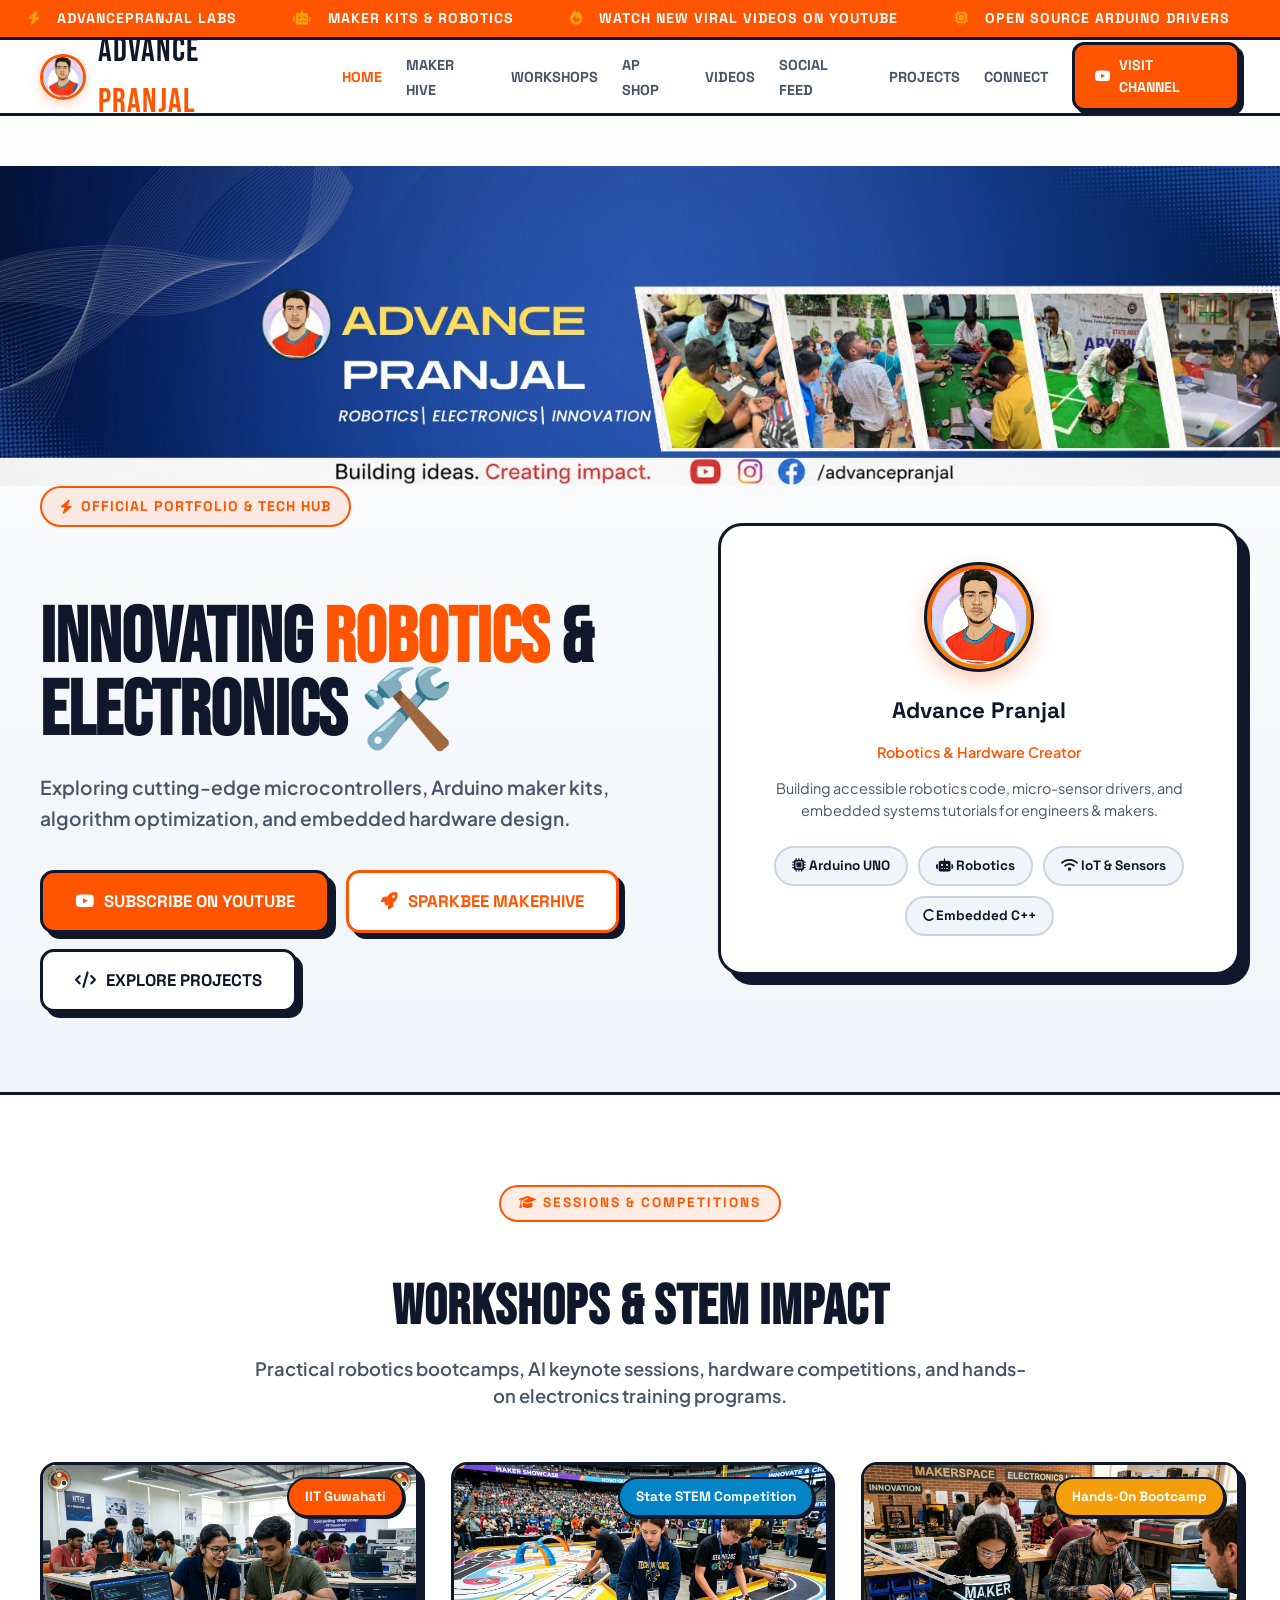
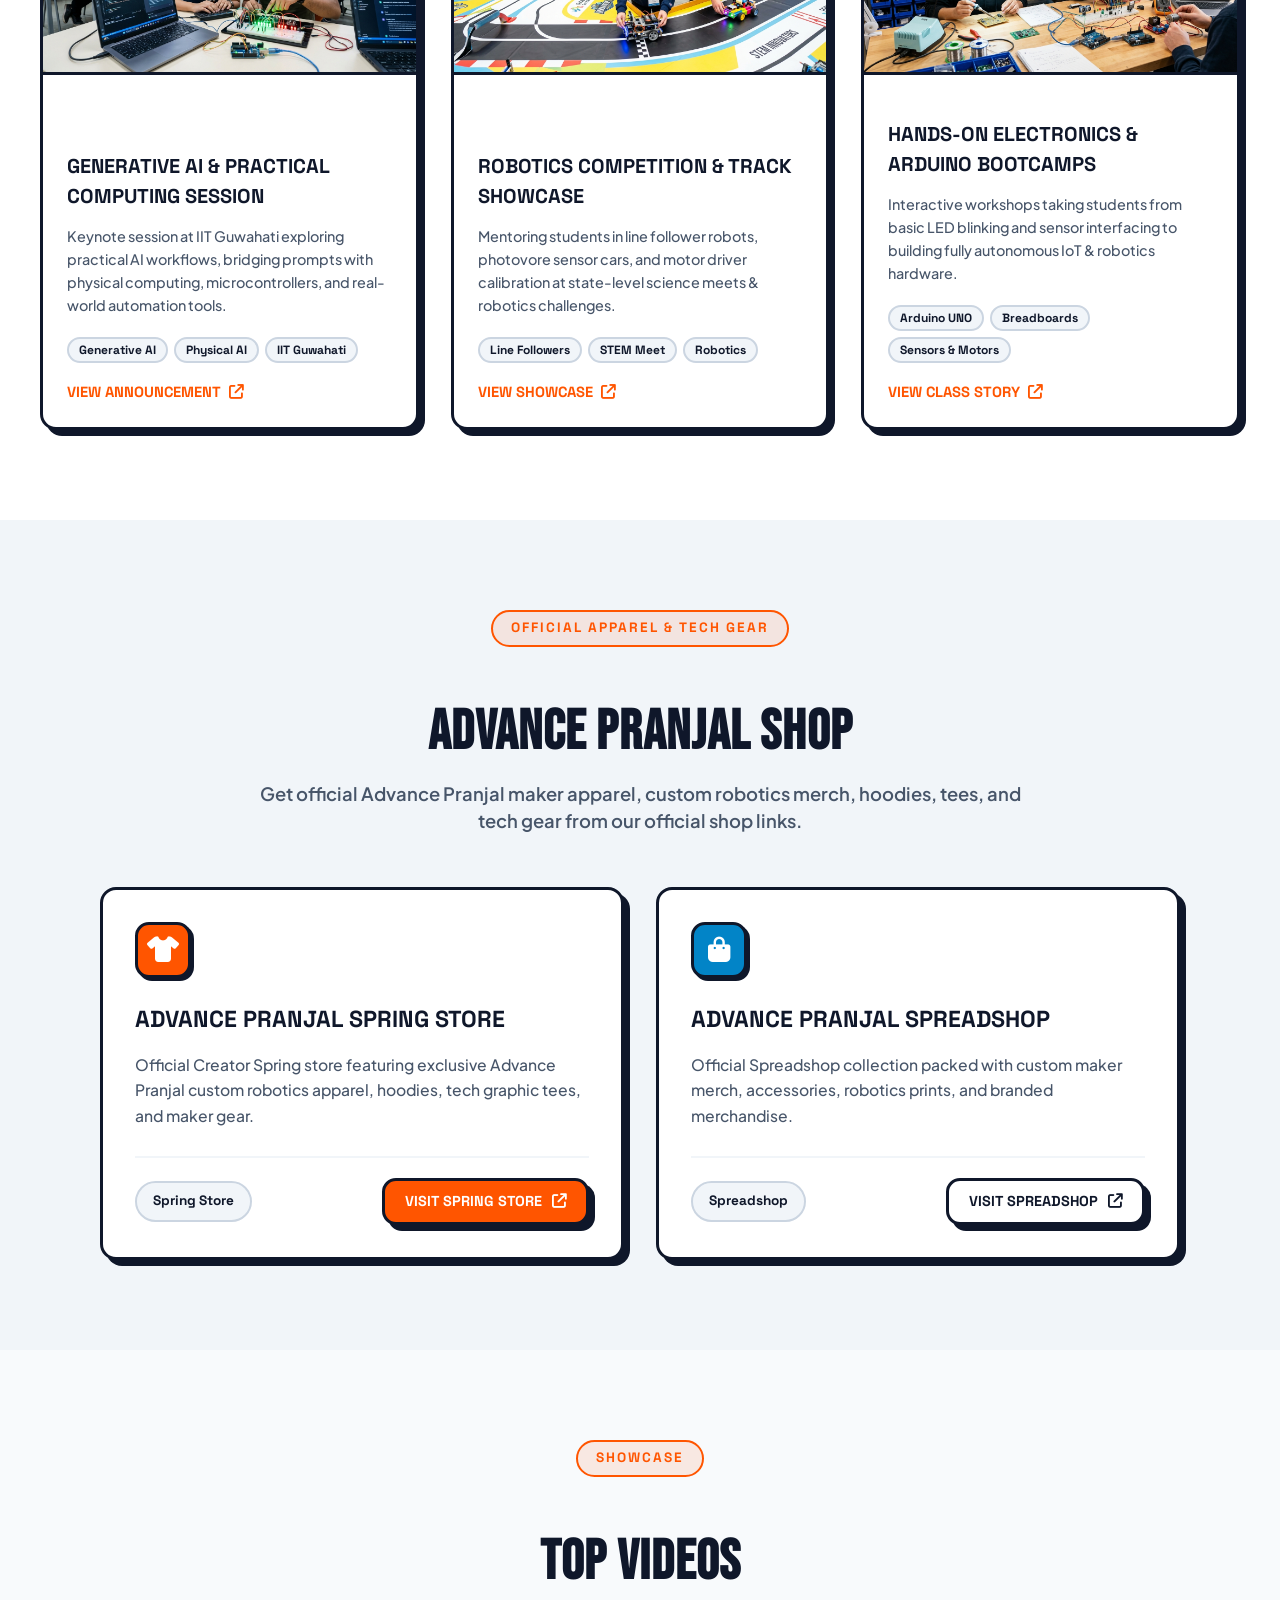
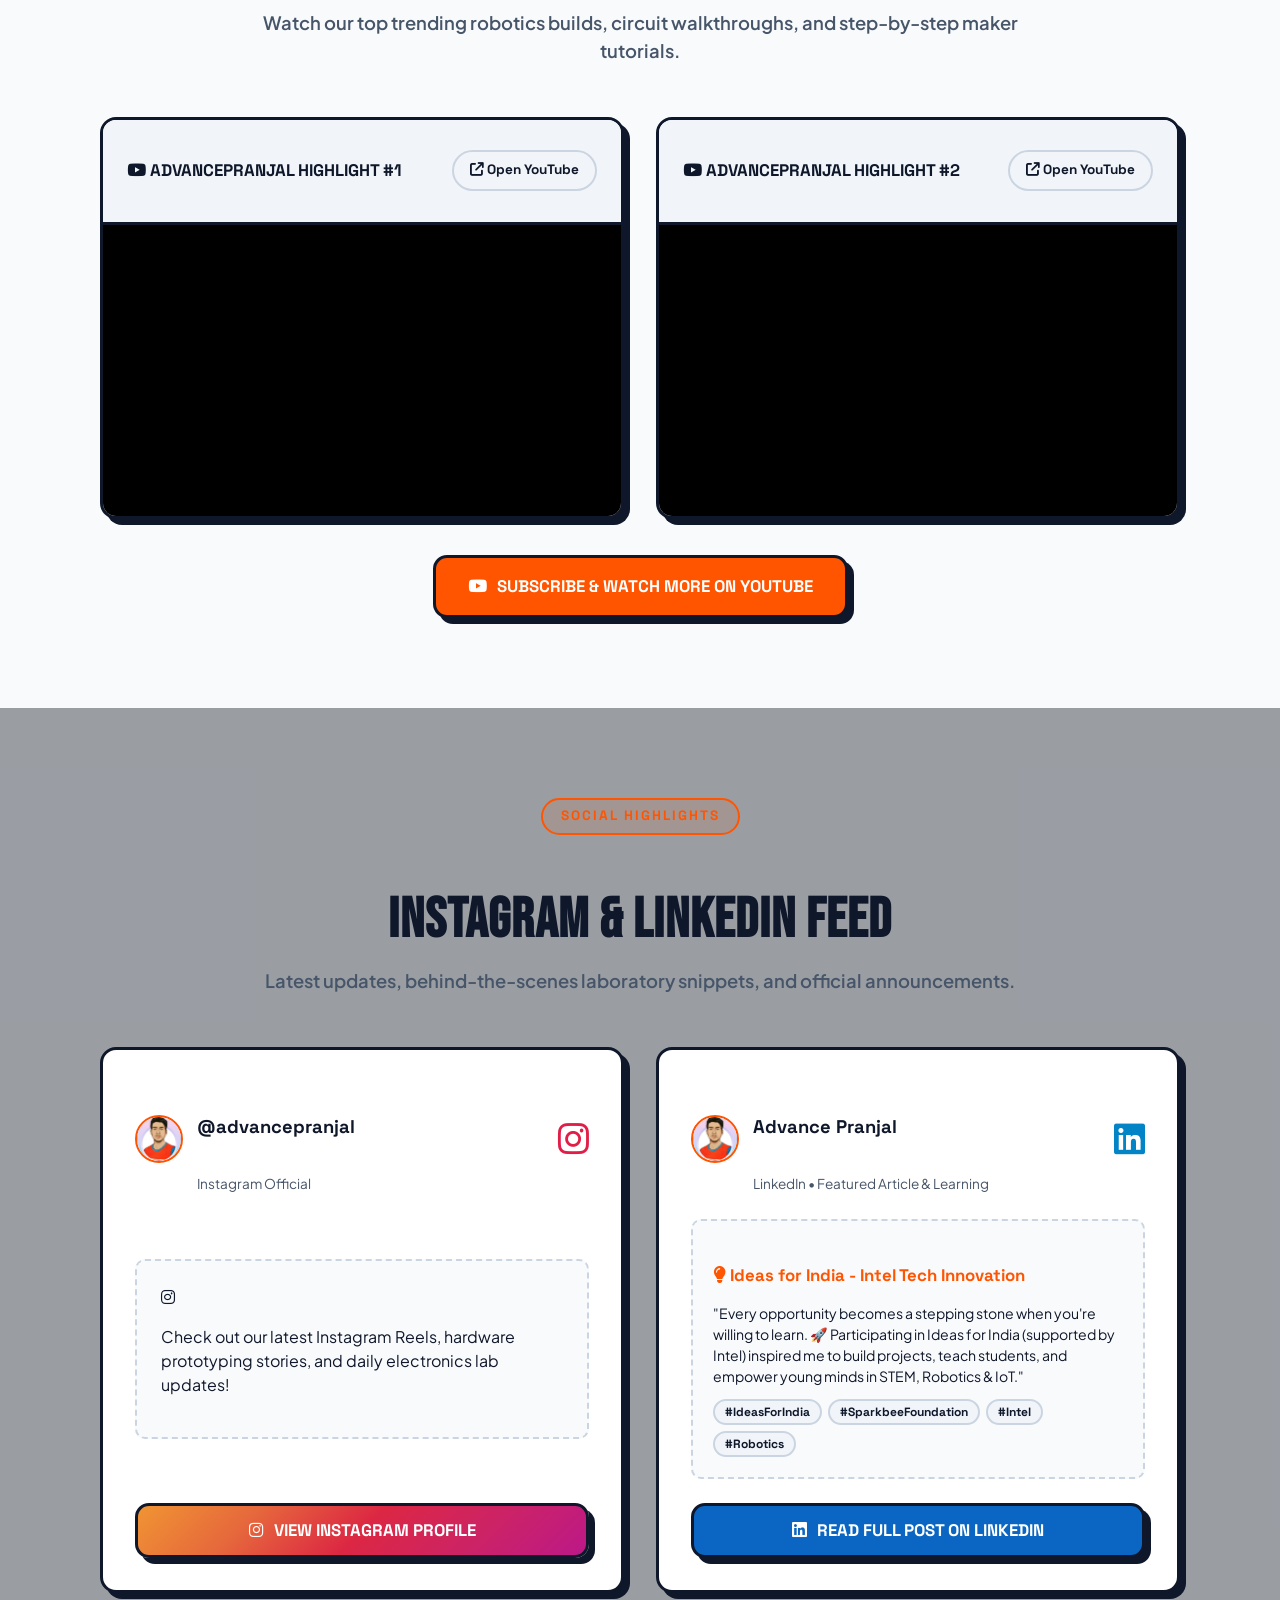
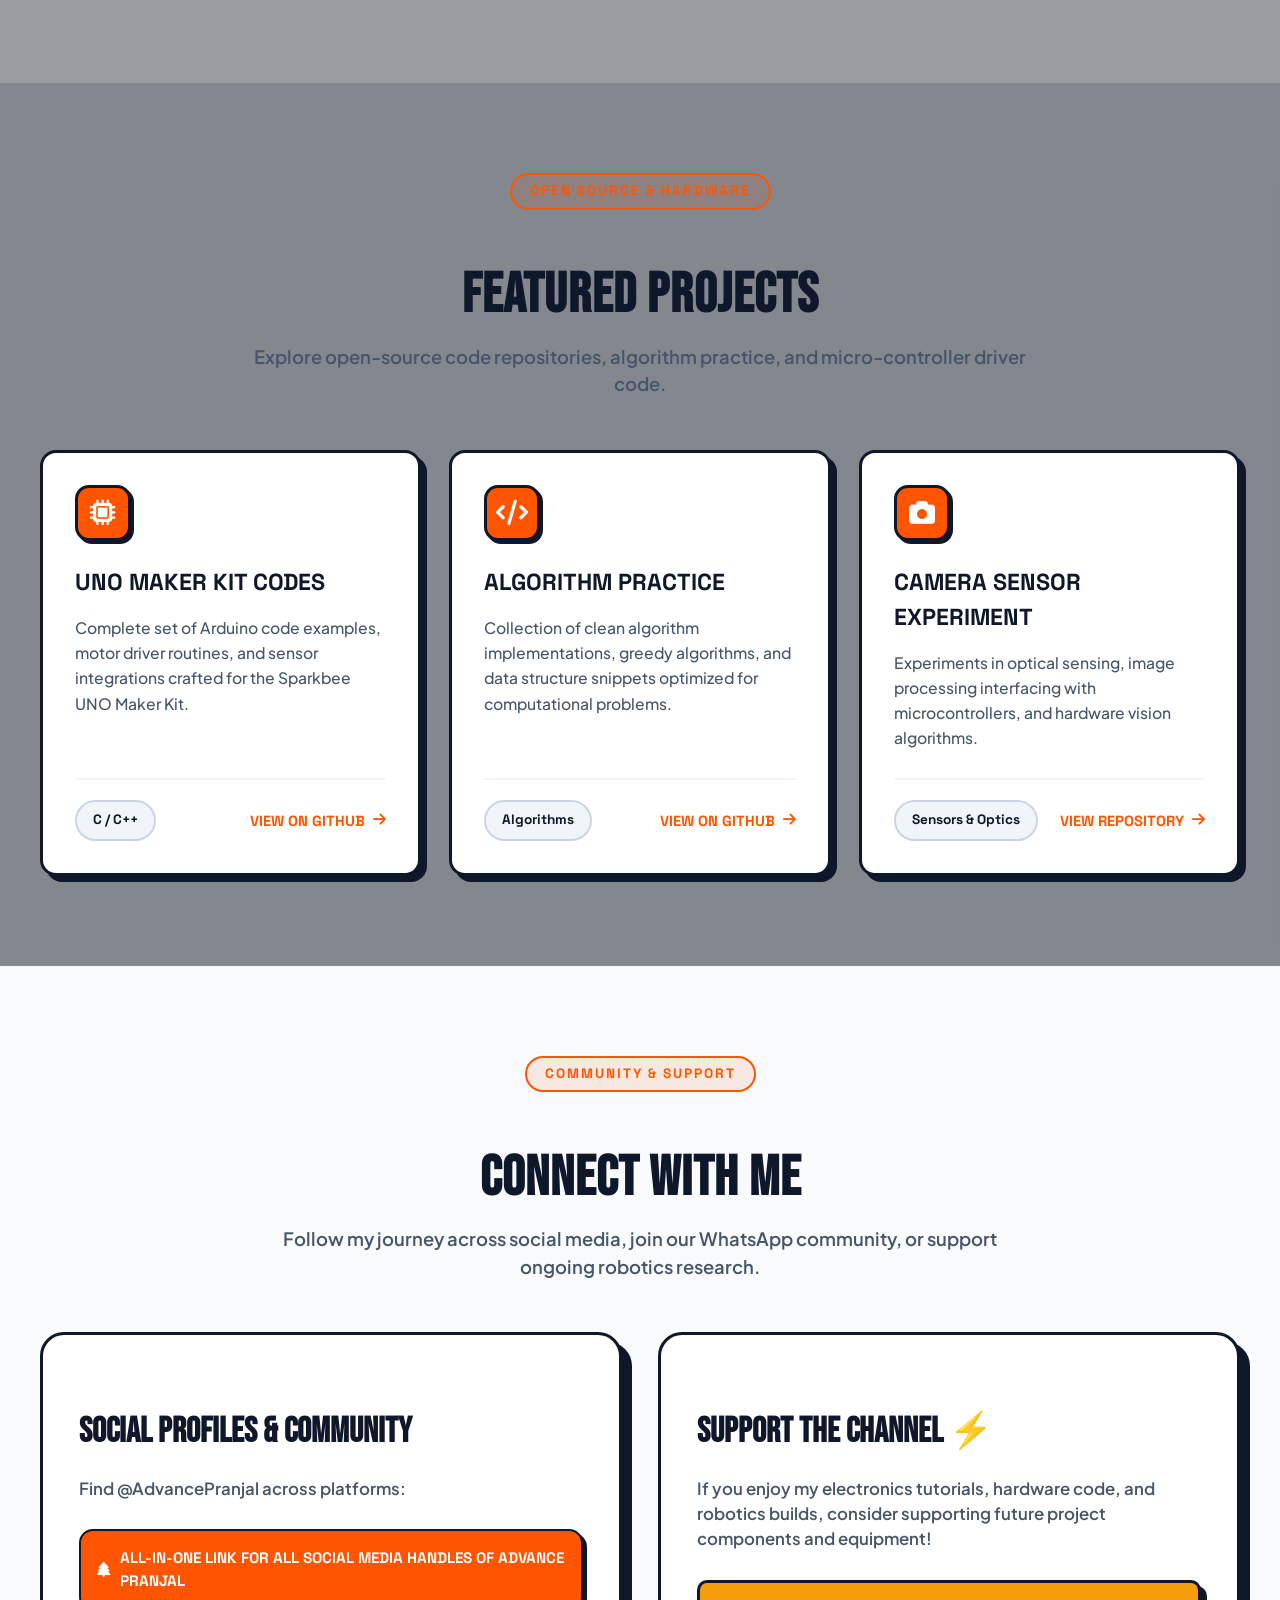
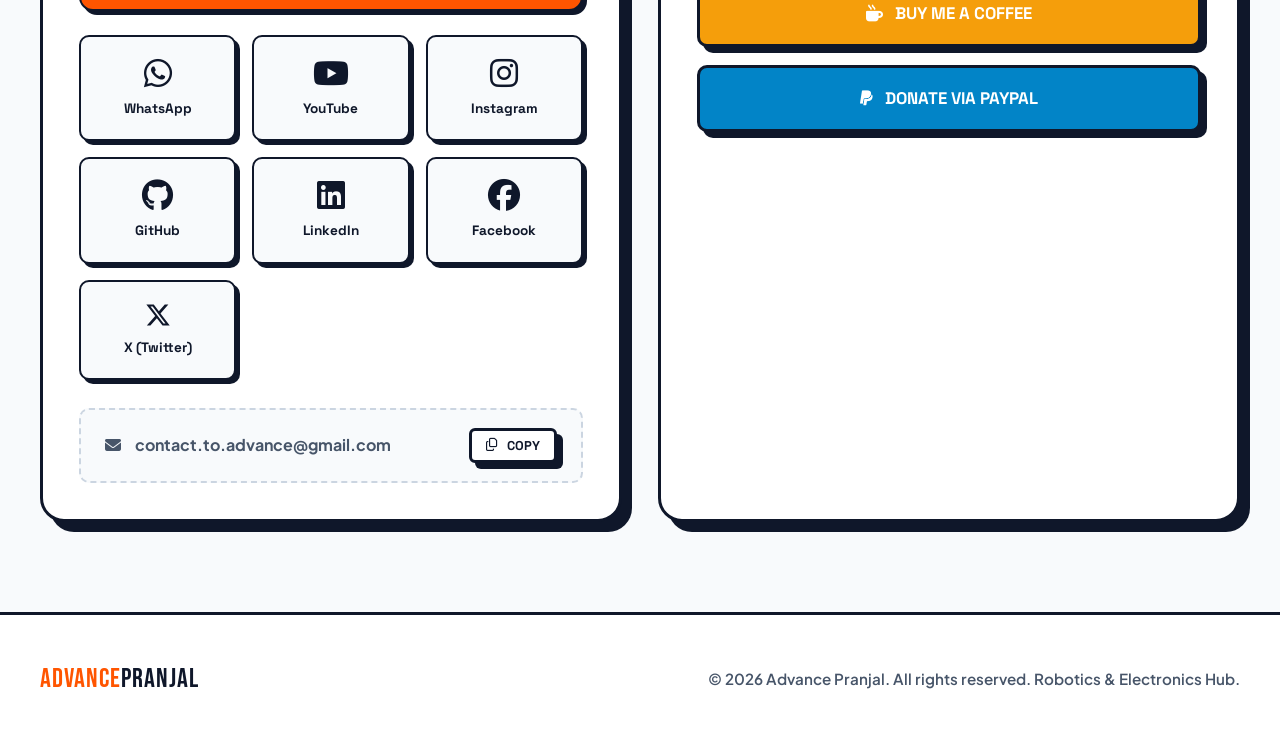
==== index.html @ 428366c1 "Add LinkedIn extracted Workshops, AI Sessions and Robotics Competitions showcase" ====
<!DOCTYPE html>
<html lang="en">
<head>
  <meta charset="UTF-8">
  <meta name="viewport" content="width=device-width, initial-scale=1.0">
  <meta name="description" content="AdvancePranjal - Official Portfolio of Robotics, Electronics Projects, Arduino Maker Kits, and Hardware Engineering Tutorials.">
  <meta name="keywords" content="AdvancePranjal, Robotics, Electronics, Arduino, Maker Kit, Microcontrollers, Hardware Projects">
  <meta name="author" content="Advance Pranjal">

  <title>Advance Pranjal – Robotics & Electronics Hub</title>

  <!-- Favicon -->
  <link rel="icon" type="image/jpeg" href="assets/ap_logo.jpg">
  <link rel="shortcut icon" href="favicon.ico">

  <!-- Google Fonts & FontAwesome -->
  <link rel="preconnect" href="https://fonts.googleapis.com">
  <link rel="preconnect" href="https://fonts.gstatic.com" crossorigin>
  <link href="https://fonts.googleapis.com/css2?family=Bebas+Neue&family=Plus+Jakarta+Sans:wght@500;600;700;800;900&family=Space+Grotesk:wght@700;800;900&display=swap" rel="stylesheet">
  <link rel="stylesheet" href="https://cdnjs.cloudflare.com/ajax/libs/font-awesome/6.5.1/css/all.min.css" integrity="sha512-DTOQO9RWCH3ppGqcWaEA1BIZOC6xxalwEsw9c2QQeAIftl+Vegovlnee1c9QX4TctnWMn13TZye+giMm8e2LwA==" crossorigin="anonymous" referrerpolicy="no-referrer" />

  <!-- Custom Styles -->
  <link rel="stylesheet" href="styles.css">
</head>
<body>

  <!-- Announcement Ticker Bar (MrBeast & CrunchLabs Style) -->
  <div class="ticker-bar">
    <div class="ticker-track">
      <div class="ticker-item"><i class="fa-solid fa-bolt"></i> ADVANCEPRANJAL LABS</div>
      <div class="ticker-item"><i class="fa-solid fa-robot"></i> MAKER KITS & ROBOTICS</div>
      <div class="ticker-item"><i class="fa-solid fa-fire"></i> WATCH NEW VIRAL VIDEOS ON YOUTUBE</div>
      <div class="ticker-item"><i class="fa-solid fa-microchip"></i> OPEN SOURCE ARDUINO DRIVERS</div>
      <div class="ticker-item"><i class="fa-solid fa-bolt"></i> ADVANCEPRANJAL LABS</div>
      <div class="ticker-item"><i class="fa-solid fa-robot"></i> MAKER KITS & ROBOTICS</div>
      <div class="ticker-item"><i class="fa-solid fa-fire"></i> WATCH NEW VIRAL VIDEOS ON YOUTUBE</div>
      <div class="ticker-item"><i class="fa-solid fa-microchip"></i> OPEN SOURCE ARDUINO DRIVERS</div>
    </div>
  </div>

  <!-- Ambient Glow Effects -->
  <div class="bg-glow-1"></div>
  <div class="bg-glow-2"></div>

  <!-- Preloader Screen -->
  <div id="preloader">
    <div class="spinner-box">
      <div class="circle-border">
        <div class="circle-core">
          <i class="fa-solid fa-microchip"></i>
        </div>
      </div>
    </div>
    <div class="preloader-text">Loading AdvancePranjal...</div>
  </div>

  <!-- Header / Navigation Bar -->
  <nav class="navbar">
    <div class="nav-container">
      <a href="#hero" class="brand-logo">
        <img src="assets/ap_logo.jpg" alt="AdvancePranjal Logo">
        <span class="brand-title">ADVANCE <span>PRANJAL</span></span>
      </a>

      <ul class="nav-links">
        <li><a href="#hero" class="active">Home</a></li>
        <li><a href="makerhive.html">Maker Hive</a></li>
        <li><a href="#workshops">Workshops</a></li>
        <li><a href="#store">AP Shop</a></li>
        <li><a href="#featured">Videos</a></li>
        <li><a href="#social-feed">Social Feed</a></li>
        <li><a href="#projects">Projects</a></li>
        <li><a href="#connect">Connect</a></li>
        <li><a href="https://www.youtube.com/@AdvancePranjal" target="_blank" rel="noopener" class="nav-btn"><i class="fa-brands fa-youtube"></i> Visit Channel</a></li>
      </ul>

      <div class="mobile-toggle">
        <i class="fa-solid fa-bars"></i>
      </div>
    </div>
  </nav>

  <!-- Hero Section -->
  <header id="hero" class="hero">
    <div class="hero-bg">
      <img src="assets/official_ap_banner.jpeg" alt="Official Advance Pranjal Channel Banner">
      <div class="hero-overlay"></div>
    </div>

    <div class="hero-container">
      <div class="hero-content">
        <div class="hero-badge">
          <i class="fa-solid fa-bolt"></i> Official Portfolio & Tech Hub
        </div>
        <h1 class="hero-title">Innovating <span>Robotics</span> & Electronics 🛠️</h1>
        <p class="hero-subtitle">Exploring cutting-edge microcontrollers, Arduino maker kits, algorithm optimization, and embedded hardware design.</p>
        
        <div class="hero-actions">
          <a href="https://www.youtube.com/@AdvancePranjal" target="_blank" rel="noopener" class="btn-primary">
            <i class="fa-brands fa-youtube"></i> Subscribe on YouTube
          </a>
          <a href="makerhive.html" class="btn-secondary" style="border-color: var(--accent-orange); color: var(--accent-orange);">
            <i class="fa-solid fa-rocket"></i> Sparkbee MakerHive
          </a>
          <a href="#projects" class="btn-secondary">
            <i class="fa-solid fa-code"></i> Explore Projects
          </a>
        </div>
      </div>

      <div class="hero-card-preview">
        <div class="hero-avatar-wrapper">
          <img src="assets/ap_logo.jpg" alt="Advance Pranjal Profile">
        </div>
        <h3 style="font-family: var(--font-heading); font-size: 1.4rem; margin-bottom: 4px;">Advance Pranjal</h3>
        <p style="color: var(--accent-orange); font-size: 0.9rem; font-weight: 600; margin-bottom: 12px;">Robotics & Hardware Creator</p>
        <p style="color: var(--text-muted); font-size: 0.9rem;">Building accessible robotics code, micro-sensor drivers, and embedded systems tutorials for engineers & makers.</p>
        
        <div class="tech-tags">
          <span class="tech-tag"><i class="fa-solid fa-microchip"></i> Arduino UNO</span>
          <span class="tech-tag"><i class="fa-solid fa-robot"></i> Robotics</span>
          <span class="tech-tag"><i class="fa-solid fa-wifi"></i> IoT & Sensors</span>
          <span class="tech-tag"><i class="fa-brands fa-c"></i> Embedded C++</span>
        </div>
      </div>
    </div>
  </header>

  <!-- Robotics, Electronics Workshops & Competitions Section -->
  <section id="workshops" class="section" style="background: #ffffff;">
    <div class="container">
      <div class="section-header">
        <span class="section-tag"><i class="fa-solid fa-graduation-cap"></i> Sessions & Competitions</span>
        <h2 class="section-title">Workshops & STEM Impact</h2>
        <p class="section-desc">Practical robotics bootcamps, AI keynote sessions, hardware competitions, and hands-on electronics training programs.</p>
      </div>

      <div class="projects-grid" style="grid-template-columns: repeat(auto-fit, minmax(330px, 1fr)); gap: 32px;">
        
        <!-- Workshop 1: IIT Guwahati Session -->
        <div class="project-card" style="padding:0; overflow:hidden;">
          <div style="height: 210px; width: 100%; overflow: hidden; border-bottom: 3px solid #0f172a; position: relative;">
            <img src="assets/iit_guwahati_session.jpg" alt="Generative AI & Tech Session at IIT Guwahati" style="width: 100%; height: 100%; object-fit: cover;">
            <span class="tech-tag" style="position: absolute; top: 12px; right: 12px; background: var(--accent-orange); color: #fff; margin:0; border: 2px solid #0f172a; box-shadow: 2px 2px 0 #0f172a;">IIT Guwahati</span>
          </div>
          <div style="padding: 24px;">
            <h3 class="project-title" style="font-size: 1.25rem; margin-bottom: 8px;">Generative AI & Practical Computing Session</h3>
            <p class="project-desc" style="font-size: 0.9rem; margin-bottom: 20px;">
              Keynote session at IIT Guwahati exploring practical AI workflows, bridging prompts with physical computing, microcontrollers, and real-world automation tools.
            </p>
            <div style="display: flex; flex-wrap: wrap; gap: 6px; margin-bottom: 16px;">
              <span class="tech-tag" style="font-size: 0.75rem; padding: 2px 10px;">Generative AI</span>
              <span class="tech-tag" style="font-size: 0.75rem; padding: 2px 10px;">Physical AI</span>
              <span class="tech-tag" style="font-size: 0.75rem; padding: 2px 10px;">IIT Guwahati</span>
            </div>
            <a href="https://www.linkedin.com/company/advancepranjal/" target="_blank" rel="noopener" class="project-link">
              View Announcement <i class="fa-solid fa-arrow-up-right-from-square"></i>
            </a>
          </div>
        </div>

        <!-- Workshop 2: Robotics & Electronics Competition -->
        <div class="project-card" style="padding:0; overflow:hidden;">
          <div style="height: 210px; width: 100%; overflow: hidden; border-bottom: 3px solid #0f172a; position: relative;">
            <img src="assets/robotics_competition_showcase.jpg" alt="Robotics Competition & Track Event" style="width: 100%; height: 100%; object-fit: cover;">
            <span class="tech-tag" style="position: absolute; top: 12px; right: 12px; background: var(--accent-cyan); color: #fff; margin:0; border: 2px solid #0f172a; box-shadow: 2px 2px 0 #0f172a;">State STEM Competition</span>
          </div>
          <div style="padding: 24px;">
            <h3 class="project-title" style="font-size: 1.25rem; margin-bottom: 8px;">Robotics Competition & Track Showcase</h3>
            <p class="project-desc" style="font-size: 0.9rem; margin-bottom: 20px;">
              Mentoring students in line follower robots, photovore sensor cars, and motor driver calibration at state-level science meets & robotics challenges.
            </p>
            <div style="display: flex; flex-wrap: wrap; gap: 6px; margin-bottom: 16px;">
              <span class="tech-tag" style="font-size: 0.75rem; padding: 2px 10px;">Line Followers</span>
              <span class="tech-tag" style="font-size: 0.75rem; padding: 2px 10px;">STEM Meet</span>
              <span class="tech-tag" style="font-size: 0.75rem; padding: 2px 10px;">Robotics</span>
            </div>
            <a href="https://www.linkedin.com/posts/advancepranjal_advancepranjal-sparkbeefoundation-ideasforindia-activity-7492920461274562561-arv5" target="_blank" rel="noopener" class="project-link">
              View Showcase <i class="fa-solid fa-arrow-up-right-from-square"></i>
            </a>
          </div>
        </div>

        <!-- Workshop 3: Hands-On Electronics Class -->
        <div class="project-card" style="padding:0; overflow:hidden;">
          <div style="height: 210px; width: 100%; overflow: hidden; border-bottom: 3px solid #0f172a; position: relative;">
            <img src="assets/electronics_workshop_class.jpg" alt="Hands-on Arduino Electronics Workshop" style="width: 100%; height: 100%; object-fit: cover;">
            <span class="tech-tag" style="position: absolute; top: 12px; right: 12px; background: var(--accent-amber); color: #fff; margin:0; border: 2px solid #0f172a; box-shadow: 2px 2px 0 #0f172a;">Hands-On Bootcamp</span>
          </div>
          <div style="padding: 24px;">
            <h3 class="project-title" style="font-size: 1.25rem; margin-bottom: 8px;">Hands-On Electronics & Arduino Bootcamps</h3>
            <p class="project-desc" style="font-size: 0.9rem; margin-bottom: 20px;">
              Interactive workshops taking students from basic LED blinking and sensor interfacing to building fully autonomous IoT & robotics hardware.
            </p>
            <div style="display: flex; flex-wrap: wrap; gap: 6px; margin-bottom: 16px;">
              <span class="tech-tag" style="font-size: 0.75rem; padding: 2px 10px;">Arduino UNO</span>
              <span class="tech-tag" style="font-size: 0.75rem; padding: 2px 10px;">Breadboards</span>
              <span class="tech-tag" style="font-size: 0.75rem; padding: 2px 10px;">Sensors & Motors</span>
            </div>
            <a href="https://www.linkedin.com/posts/advancepranjal_from-blinking-an-led-to-building-robots-activity-7497678921078042624-IYIe" target="_blank" rel="noopener" class="project-link">
              View Class Story <i class="fa-solid fa-arrow-up-right-from-square"></i>
            </a>
          </div>
        </div>

      </div>
    </div>
  </section>

  <!-- Official Advance Pranjal Store & Merch Section -->
  <section id="store" class="section" style="background: #f1f5f9;">
    <div class="container">
      <div class="section-header">
        <span class="section-tag">Official Apparel & Tech Gear</span>
        <h2 class="section-title">Advance Pranjal Shop</h2>
        <p class="section-desc">Get official Advance Pranjal maker apparel, custom robotics merch, hoodies, tees, and tech gear from our official shop links.</p>
      </div>

      <div class="store-grid">
        <!-- Store Link 1: Spring Store -->
        <div class="project-card" style="box-shadow: 6px 6px 0px #0f172a;">
          <div>
            <div class="project-icon" style="background: var(--accent-orange); color: #ffffff;">
              <i class="fa-solid fa-shirt"></i>
            </div>
            <h3 class="project-title">Advance Pranjal Spring Store</h3>
            <p class="project-desc">Official Creator Spring store featuring exclusive Advance Pranjal custom robotics apparel, hoodies, tech graphic tees, and maker gear.</p>
          </div>
          <div class="project-footer">
            <span class="tech-tag" style="margin:0;">Spring Store</span>
            <a href="https://advancepranjal.creator-spring.com/" target="_blank" rel="noopener" class="btn-primary" style="padding: 10px 20px; font-size: 0.9rem;">
              Visit Spring Store <i class="fa-solid fa-arrow-up-right-from-square"></i>
            </a>
          </div>
        </div>

        <!-- Store Link 2: Spreadshop -->
        <div class="project-card" style="box-shadow: 6px 6px 0px #0f172a;">
          <div>
            <div class="project-icon" style="background: var(--accent-cyan); color: #ffffff;">
              <i class="fa-solid fa-bag-shopping"></i>
            </div>
            <h3 class="project-title">Advance Pranjal Spreadshop</h3>
            <p class="project-desc">Official Spreadshop collection packed with custom maker merch, accessories, robotics prints, and branded merchandise.</p>
          </div>
          <div class="project-footer">
            <span class="tech-tag" style="margin:0;">Spreadshop</span>
            <a href="https://advance-pranjal.myspreadshop.com/" target="_blank" rel="noopener" class="btn-secondary" style="padding: 10px 20px; font-size: 0.9rem;">
              Visit Spreadshop <i class="fa-solid fa-arrow-up-right-from-square"></i>
            </a>
          </div>
        </div>
      </div>
    </div>
  </section>

  <!-- Featured / Viral Videos Section -->
  <section id="featured" class="section">
    <div class="container">
      <div class="section-header">
        <span class="section-tag">Showcase</span>
        <h2 class="section-title">Top Videos</h2>
        <p class="section-desc">Watch our top trending robotics builds, circuit walkthroughs, and step-by-step maker tutorials.</p>
      </div>

      <div class="video-showcase-grid">
        <!-- Video 1 -->
        <div class="video-card">
          <div class="video-card-header">
            <h4><i class="fa-brands fa-youtube"></i> AdvancePranjal Highlight #1</h4>
            <a href="https://www.youtube.com/watch?v=2tAsJic2vDY" target="_blank" rel="noopener" class="tech-tag" style="margin:0; text-decoration:none;"><i class="fa-solid fa-arrow-up-right-from-square"></i> Open YouTube</a>
          </div>
          <div class="video-card-body">
            <iframe 
              src="https://www.youtube.com/embed/2tAsJic2vDY?autoplay=0&controls=1&modestbranding=1" 
              title="AdvancePranjal Viral Video 1" 
              allow="accelerometer; autoplay; clipboard-write; encrypted-media; gyroscope; picture-in-picture; web-share" 
              referrerpolicy="strict-origin-when-cross-origin"
              allowfullscreen>
            </iframe>
          </div>
        </div>

        <!-- Video 2 -->
        <div class="video-card">
          <div class="video-card-header">
            <h4><i class="fa-brands fa-youtube"></i> AdvancePranjal Highlight #2</h4>
            <a href="https://www.youtube.com/watch?v=2xM3a2yKASQ" target="_blank" rel="noopener" class="tech-tag" style="margin:0; text-decoration:none;"><i class="fa-solid fa-arrow-up-right-from-square"></i> Open YouTube</a>
          </div>
          <div class="video-card-body">
            <iframe 
              src="https://www.youtube.com/embed/2xM3a2yKASQ?autoplay=0&controls=1&modestbranding=1" 
              title="AdvancePranjal Viral Video 2" 
              allow="accelerometer; autoplay; clipboard-write; encrypted-media; gyroscope; picture-in-picture; web-share" 
              referrerpolicy="strict-origin-when-cross-origin"
              allowfullscreen>
            </iframe>
          </div>
        </div>
      </div>

      <div style="text-align: center; margin-top: 36px;">
        <a href="https://www.youtube.com/@AdvancePranjal" target="_blank" rel="noopener" class="btn-primary">
          <i class="fa-brands fa-youtube"></i> Subscribe & Watch More on YouTube
        </a>
      </div>
    </div>
  </section>

  <!-- Social Feed (Instagram & LinkedIn Showcase) Section -->
  <section id="social-feed" class="section" style="background: rgba(14, 20, 32, 0.4);">
    <div class="container">
      <div class="section-header">
        <span class="section-tag">Social Highlights</span>
        <h2 class="section-title">Instagram & LinkedIn Feed</h2>
        <p class="section-desc">Latest updates, behind-the-scenes laboratory snippets, and official announcements.</p>
      </div>

      <div class="feed-grid">
        <!-- Instagram Card -->
        <div class="feed-card instagram-feed">
          <div class="feed-header">
            <div class="feed-user">
              <img src="assets/ap_logo.jpg" alt="AdvancePranjal Avatar">
              <div>
                <h5>@advancepranjal</h5>
                <span>Instagram Official</span>
              </div>
            </div>
            <i class="fa-brands fa-instagram feed-platform-icon instagram"></i>
          </div>
          <div class="feed-content">
            <div class="feed-preview-box">
              <i class="fa-brands fa-instagram feed-bg-icon"></i>
              <p>Check out our latest Instagram Reels, hardware prototyping stories, and daily electronics lab updates!</p>
            </div>
          </div>
          <div class="feed-footer">
            <a href="https://www.instagram.com/advancepranjal" target="_blank" rel="noopener" class="btn-primary" style="width: 100%; justify-content: center; padding: 12px; background: linear-gradient(135deg, #f09433, #e6683c 25%, #dc2743 50%, #cc2366 75%, #bc1888);">
              <i class="fa-brands fa-instagram"></i> View Instagram Profile
            </a>
          </div>
        </div>

        <!-- LinkedIn Card -->
        <div class="feed-card linkedin-feed">
          <div class="feed-header">
            <div class="feed-user">
              <img src="assets/ap_logo.jpg" alt="AdvancePranjal Avatar">
              <div>
                <h5>Advance Pranjal</h5>
                <span>LinkedIn • Featured Article & Learning</span>
              </div>
            </div>
            <i class="fa-brands fa-linkedin feed-platform-icon linkedin"></i>
          </div>
          <div class="feed-content">
            <div class="feed-preview-box" style="text-align: left; padding: 20px;">
              <h4 style="font-family: var(--font-heading); color: var(--accent-orange); margin-bottom: 8px; font-size: 1.05rem;">
                <i class="fa-solid fa-lightbulb"></i> Ideas for India - Intel Tech Innovation
              </h4>
              <p style="font-size: 0.88rem; color: var(--text-main); margin-bottom: 12px; line-height: 1.5;">
                "Every opportunity becomes a stepping stone when you're willing to learn. 🚀 Participating in Ideas for India (supported by Intel) inspired me to build projects, teach students, and empower young minds in STEM, Robotics & IoT."
              </p>
              <div style="display: flex; flex-wrap: wrap; gap: 6px;">
                <span class="tech-tag" style="font-size: 0.75rem; padding: 2px 10px;">#IdeasForIndia</span>
                <span class="tech-tag" style="font-size: 0.75rem; padding: 2px 10px;">#SparkbeeFoundation</span>
                <span class="tech-tag" style="font-size: 0.75rem; padding: 2px 10px;">#Intel</span>
                <span class="tech-tag" style="font-size: 0.75rem; padding: 2px 10px;">#Robotics</span>
              </div>
            </div>
          </div>
          <div class="feed-footer">
            <a href="https://www.linkedin.com/posts/advancepranjal_advancepranjal-sparkbeefoundation-ideasforindia-activity-7492920461274562561-arv5" target="_blank" rel="noopener" class="btn-primary" style="width: 100%; justify-content: center; padding: 12px; background: #0a66c2;">
              <i class="fa-brands fa-linkedin"></i> Read Full Post on LinkedIn
            </a>
          </div>
        </div>
      </div>
    </div>
  </section>

  <!-- Projects Section -->
  <section id="projects" class="section" style="background: rgba(14, 20, 32, 0.5);">
    <div class="container">
      <div class="section-header">
        <span class="section-tag">Open Source & Hardware</span>
        <h2 class="section-title">Featured Projects</h2>
        <p class="section-desc">Explore open-source code repositories, algorithm practice, and micro-controller driver code.</p>
      </div>

      <div class="projects-grid">
        <!-- Project 1 -->
        <div class="project-card">
          <div>
            <div class="project-icon">
              <i class="fa-solid fa-microchip"></i>
            </div>
            <h3 class="project-title">UNO Maker Kit Codes</h3>
            <p class="project-desc">Complete set of Arduino code examples, motor driver routines, and sensor integrations crafted for the Sparkbee UNO Maker Kit.</p>
          </div>
          <div class="project-footer">
            <span class="tech-tag" style="margin:0;">C / C++</span>
            <a href="https://github.com/advancepranjalofficial/UNO-Maker-Kit-Codes" target="_blank" rel="noopener" class="project-link">
              View on GitHub <i class="fa-solid fa-arrow-right"></i>
            </a>
          </div>
        </div>

        <!-- Project 2 -->
        <div class="project-card">
          <div>
            <div class="project-icon">
              <i class="fa-solid fa-code"></i>
            </div>
            <h3 class="project-title">Algorithm Practice</h3>
            <p class="project-desc">Collection of clean algorithm implementations, greedy algorithms, and data structure snippets optimized for computational problems.</p>
          </div>
          <div class="project-footer">
            <span class="tech-tag" style="margin:0;">Algorithms</span>
            <a href="https://github.com/advancepranjalofficial/greedyAlgo" target="_blank" rel="noopener" class="project-link">
              View on GitHub <i class="fa-solid fa-arrow-right"></i>
            </a>
          </div>
        </div>

        <!-- Project 3 -->
        <div class="project-card">
          <div>
            <div class="project-icon">
              <i class="fa-solid fa-camera"></i>
            </div>
            <h3 class="project-title">Camera Sensor Experiment</h3>
            <p class="project-desc">Experiments in optical sensing, image processing interfacing with microcontrollers, and hardware vision algorithms.</p>
          </div>
          <div class="project-footer">
            <span class="tech-tag" style="margin:0;">Sensors & Optics</span>
            <a href="https://github.com/advancepranjalofficial" target="_blank" rel="noopener" class="project-link">
              View Repository <i class="fa-solid fa-arrow-right"></i>
            </a>
          </div>
        </div>
      </div>
    </div>
  </section>

  <!-- Connect & Social Hub Section -->
  <section id="connect" class="section">
    <div class="container">
      <div class="section-header">
        <span class="section-tag">Community & Support</span>
        <h2 class="section-title">Connect with Me</h2>
        <p class="section-desc">Follow my journey across social media, join our WhatsApp community, or support ongoing robotics research.</p>
      </div>

      <div class="connect-container">
        <!-- Social & Community Profiles -->
        <div class="social-box">
          <h3 class="box-title">Social Profiles & Community</h3>
          <p class="box-desc">Find @AdvancePranjal across platforms:</p>

          <!-- Linktree All-In-One Banner -->
          <div style="margin-bottom: 24px;">
            <a href="https://linktr.ee/Advancepranjal" target="_blank" rel="noopener" class="btn-primary" style="width: 100%; justify-content: center; background: var(--accent-orange); color: #ffffff; border: 2px solid #0f172a; box-shadow: 4px 4px 0px #0f172a; font-size: 0.95rem; padding: 16px;">
              <i class="fa-solid fa-tree"></i> ALL-IN-ONE LINK FOR ALL SOCIAL MEDIA HANDLES OF ADVANCE PRANJAL
            </a>
          </div>

          <div class="social-grid">
            <a href="https://whatsapp.com/channel/0029Va9RoaQ23n3ZZ6lKrd2B" target="_blank" rel="noopener" class="social-card whatsapp">
              <i class="fa-brands fa-whatsapp"></i>
              <span>WhatsApp</span>
            </a>
            <a href="https://www.youtube.com/@AdvancePranjal" target="_blank" rel="noopener" class="social-card youtube">
              <i class="fa-brands fa-youtube"></i>
              <span>YouTube</span>
            </a>
            <a href="https://www.instagram.com/advancepranjal" target="_blank" rel="noopener" class="social-card instagram">
              <i class="fa-brands fa-instagram"></i>
              <span>Instagram</span>
            </a>
            <a href="https://github.com/advancepranjalofficial" target="_blank" rel="noopener" class="social-card github">
              <i class="fa-brands fa-github"></i>
              <span>GitHub</span>
            </a>
            <a href="https://www.linkedin.com/company/advancepranjal" target="_blank" rel="noopener" class="social-card linkedin">
              <i class="fa-brands fa-linkedin"></i>
              <span>LinkedIn</span>
            </a>
            <a href="https://www.facebook.com/advancepranjal" target="_blank" rel="noopener" class="social-card facebook">
              <i class="fa-brands fa-facebook"></i>
              <span>Facebook</span>
            </a>
            <a href="https://x.com/AdvancePranjal" target="_blank" rel="noopener" class="social-card twitter">
              <svg class="x-logo-svg" viewBox="0 0 24 24" aria-hidden="true"><path d="M18.244 2.25h3.308l-7.227 8.26 8.502 11.24H16.17l-5.214-6.817L4.99 21.75H1.68l7.73-8.835L1.254 2.25H8.08l4.713 6.231zm-1.161 17.52h1.833L7.084 4.126H5.117z"></path></svg>
              <span>X (Twitter)</span>
            </a>
          </div>

          <div class="contact-email-card">
            <div class="email-info">
              <i class="fa-solid fa-envelope"></i>
              <span>contact.to.advance@gmail.com</span>
            </div>
            <button id="copyEmailBtn" class="btn-secondary" style="padding: 6px 14px; font-size: 0.8rem; border-radius: 6px;">
              <i class="fa-regular fa-copy"></i> Copy
            </button>
          </div>
        </div>

        <!-- Donate & Support -->
        <div class="donate-box">
          <h3 class="box-title">Support the Channel ⚡</h3>
          <p class="box-desc">If you enjoy my electronics tutorials, hardware code, and robotics builds, consider supporting future project components and equipment!</p>

          <div class="donate-buttons">
            <a href="https://buymeacoffee.com/Advancepranjal" target="_blank" rel="noopener" class="donate-btn buymeacoffee">
              <i class="fa-solid fa-mug-hot"></i> Buy Me a Coffee
            </a>
            <a href="https://www.paypal.me/advancepranjalbio" target="_blank" rel="noopener" class="donate-btn paypal">
              <i class="fa-brands fa-paypal"></i> Donate via PayPal
            </a>
          </div>
        </div>
      </div>
    </div>
  </section>

  <!-- Footer -->
  <footer>
    <div class="container footer-content">
      <div class="footer-brand">
        <span style="color: var(--accent-orange);">Advance</span>Pranjal
      </div>
      <div class="footer-copy">
        © 2026 Advance Pranjal. All rights reserved. Robotics & Electronics Hub.
      </div>
    </div>
  </footer>

  <!-- Scripts -->
  <script src="script.js"></script>
</body>
</html>
---- styles.css ----
/* ==========================================================================
   AdvancePranjal Portfolio - High Energy Modern Light Theme (CrunchLabs Style)
   ========================================================================== */

@import url('https://fonts.googleapis.com/css2?family=Plus+Jakarta+Sans:wght@500;600;700;800;900&family=Bebas+Neue&family=Space+Grotesk:wght@700;800;900&display=swap');

:root {
  /* Crisp Professional Light Mode Colors */
  --bg-dark: #f8fafc;
  --bg-card: #ffffff;
  --bg-section-alt: #f1f5f9;

  /* Premium High-Vibrancy Accents */
  --accent-orange: #ff5500;
  --accent-amber: #f59e0b;
  --accent-cyan: #0284c7;
  --accent-pink: #e11d48;
  --accent-blue: #2563eb;
  --accent-green: #10b981;

  --text-main: #0f172a;
  --text-muted: #475569;
  --text-dim: #64748b;
  --border-dark: #0f172a;
  --border-light: #e2e8f0;

  /* Hard Neo-Brutalist 3D Box Shadows */
  --shadow-sm: 4px 4px 0px #0f172a;
  --shadow-md: 6px 6px 0px #0f172a;
  --shadow-lg: 10px 10px 0px #0f172a;
  --shadow-orange: 6px 6px 0px #ff5500;
  --shadow-cyan: 6px 6px 0px #0284c7;

  /* Typography */
  --font-main: 'Plus Jakarta Sans', -apple-system, BlinkMacSystemFont, sans-serif;
  --font-display: 'Bebas Neue', cursive;
  --font-heading: 'Space Grotesk', sans-serif;

  /* Layout */
  --nav-height: 76px;
  --ticker-height: 40px;
  --radius-sm: 10px;
  --radius-md: 16px;
  --radius-lg: 24px;
}

/* Strict Viewport Bounds */
html, body {
  width: 100%;
  max-width: 100%;
  margin: 0;
  padding: 0;
  overflow-x: hidden !important;
  background-color: var(--bg-dark);
  color: var(--text-main);
  font-family: var(--font-main);
  line-height: 1.5;
  box-sizing: border-box;
}

*, *:before, *:after {
  box-sizing: border-box;
}

a {
  color: inherit;
  text-decoration: none;
}

img {
  max-width: 100%;
  height: auto;
  display: block;
}

/* Announcement Ticker Bar */
.ticker-bar {
  background: var(--accent-orange);
  color: #ffffff;
  height: var(--ticker-height);
  display: flex;
  align-items: center;
  overflow: hidden;
  font-family: var(--font-heading);
  font-weight: 900;
  font-size: 0.88rem;
  text-transform: uppercase;
  letter-spacing: 1px;
  position: fixed;
  top: 0;
  left: 0;
  width: 100%;
  z-index: 1002;
  border-bottom: 3px solid var(--border-dark);
}

.ticker-track {
  display: flex;
  white-space: nowrap;
  animation: ticker 25s linear infinite;
}

.ticker-item {
  display: inline-flex;
  align-items: center;
  gap: 16px;
  padding: 0 28px;
}

.ticker-item i {
  color: var(--accent-amber);
}

@keyframes ticker {
  0% { transform: translateX(0); }
  100% { transform: translateX(-50%); }
}

/* Ambient Radial Background Glows */
.bg-glow-1 {
  position: fixed;
  top: -10%;
  right: -5%;
  width: 45vw;
  height: 45vw;
  background: radial-gradient(circle, rgba(255, 85, 0, 0.06) 0%, rgba(0, 0, 0, 0) 70%);
  pointer-events: none;
  z-index: 0;
}

.bg-glow-2 {
  position: fixed;
  bottom: -10%;
  left: -5%;
  width: 45vw;
  height: 45vw;
  background: radial-gradient(circle, rgba(2, 132, 199, 0.06) 0%, rgba(0, 0, 0, 0) 70%);
  pointer-events: none;
  z-index: 0;
}

/* Preloader Screen */
#preloader {
  position: fixed;
  top: 0;
  left: 0;
  width: 100%;
  height: 100%;
  background-color: #ffffff;
  z-index: 9999;
  display: flex;
  flex-direction: column;
  justify-content: center;
  align-items: center;
  transition: opacity 0.4s ease, visibility 0.4s ease;
}

.spinner-box {
  width: 120px;
  height: 120px;
  display: flex;
  justify-content: center;
  align-items: center;
}

.circle-border {
  width: 100px;
  height: 100px;
  padding: 4px;
  display: flex;
  justify-content: center;
  align-items: center;
  border-radius: 50%;
  background: linear-gradient(135deg, var(--accent-orange), var(--accent-amber), var(--accent-cyan));
  animation: spin 0.8s linear infinite;
}

.circle-core {
  width: 100%;
  height: 100%;
  background-color: #ffffff;
  border-radius: 50%;
  display: flex;
  align-items: center;
  justify-content: center;
  color: var(--accent-orange);
  font-size: 2rem;
}

.preloader-text {
  margin-top: 20px;
  font-family: var(--font-display);
  letter-spacing: 2px;
  font-size: 1.8rem;
  color: var(--accent-orange);
}

@keyframes spin {
  from { transform: rotate(0deg); }
  to { transform: rotate(360deg); }
}

/* Navigation Bar */
.navbar {
  position: fixed;
  top: var(--ticker-height);
  left: 0;
  width: 100%;
  height: var(--nav-height);
  z-index: 1000;
  background: rgba(255, 255, 255, 0.95);
  backdrop-filter: blur(16px);
  -webkit-backdrop-filter: blur(16px);
  border-bottom: 3px solid var(--border-dark);
}

.nav-container {
  max-width: 1240px;
  margin: 0 auto;
  padding: 0 20px;
  height: 100%;
  display: flex;
  align-items: center;
  justify-content: space-between;
}

.brand-logo {
  display: flex;
  align-items: center;
  gap: 12px;
}

.brand-logo img {
  width: 46px;
  height: 46px;
  border-radius: 50%;
  border: 3px solid var(--accent-orange);
  object-fit: cover;
  box-shadow: 0 4px 12px rgba(255, 85, 0, 0.25);
}

.brand-title {
  font-family: var(--font-display);
  font-size: 2.1rem;
  letter-spacing: 1px;
  color: var(--border-dark);
  text-transform: uppercase;
}

.brand-title span {
  color: var(--accent-orange);
}

.nav-links {
  display: flex;
  align-items: center;
  gap: 24px;
  list-style: none;
}

.nav-links a {
  font-family: var(--font-heading);
  font-size: 0.9rem;
  font-weight: 800;
  color: var(--text-muted);
  transition: 0.2s ease;
  text-transform: uppercase;
}

.nav-links a:hover, .nav-links a.active {
  color: var(--accent-orange);
}

.nav-btn {
  padding: 10px 20px;
  background: var(--accent-orange);
  color: #ffffff !important;
  font-family: var(--font-heading);
  font-weight: 900 !important;
  font-size: 0.88rem !important;
  border-radius: 12px;
  border: 3px solid var(--border-dark);
  box-shadow: var(--shadow-sm);
  display: inline-flex;
  align-items: center;
  gap: 8px;
  transition: all 0.2s ease;
}

.nav-btn:hover {
  background: var(--border-dark);
  box-shadow: var(--shadow-orange);
  transform: translate(-2px, -2px);
}

.mobile-toggle {
  display: none;
  font-size: 1.7rem;
  color: var(--text-main);
  cursor: pointer;
}

/* Sections & Containers */
.section {
  width: 100%;
  padding: 90px 0;
  position: relative;
}

.container {
  max-width: 1240px;
  width: 100%;
  margin: 0 auto;
  padding: 0 20px;
}

.section-header {
  text-align: center;
  max-width: 780px;
  margin: 0 auto 52px auto;
}

.section-tag {
  display: inline-block;
  font-family: var(--font-heading);
  text-transform: uppercase;
  letter-spacing: 2px;
  font-size: 0.85rem;
  color: var(--accent-orange);
  margin-bottom: 12px;
  font-weight: 900;
  background: rgba(255, 85, 0, 0.1);
  padding: 6px 18px;
  border-radius: 30px;
  border: 2px solid var(--accent-orange);
}

.section-title {
  font-family: var(--font-display);
  font-size: 3.5rem;
  letter-spacing: 1px;
  margin-bottom: 14px;
  text-transform: uppercase;
  line-height: 1;
  color: var(--border-dark);
}

.section-desc {
  color: var(--text-muted);
  font-size: 1.15rem;
  font-weight: 600;
}

/* Hero Section */
.hero {
  position: relative;
  width: 100%;
  padding-top: calc(var(--nav-height) + var(--ticker-height) + 50px);
  padding-bottom: 80px;
  background: linear-gradient(180deg, #ffffff 0%, #f1f5f9 100%);
  border-bottom: 3px solid var(--border-dark);
}

.hero-container {
  max-width: 1240px;
  width: 100%;
  margin: 0 auto;
  padding: 0 20px;
  position: relative;
  z-index: 1;
  display: grid;
  grid-template-columns: 1.1fr 0.9fr;
  gap: 40px;
  align-items: center;
}

.hero-badge {
  display: inline-flex;
  align-items: center;
  gap: 8px;
  padding: 8px 18px;
  background: rgba(255, 85, 0, 0.1);
  color: var(--accent-orange);
  border: 2px solid var(--accent-orange);
  border-radius: 30px;
  font-family: var(--font-heading);
  font-size: 0.88rem;
  font-weight: 900;
  margin-bottom: 24px;
  text-transform: uppercase;
  letter-spacing: 1px;
}

.hero-title {
  font-family: var(--font-display);
  font-size: 4.8rem;
  line-height: 0.95;
  margin-bottom: 24px;
  text-transform: uppercase;
  color: var(--border-dark);
}

.hero-title span {
  color: var(--accent-orange);
  position: relative;
}

.hero-subtitle {
  font-size: 1.2rem;
  color: var(--text-muted);
  margin-bottom: 36px;
  font-weight: 600;
  line-height: 1.6;
}

.hero-actions {
  display: flex;
  gap: 16px;
  flex-wrap: wrap;
}

.btn-primary {
  display: inline-flex;
  align-items: center;
  gap: 10px;
  padding: 16px 32px;
  background: var(--accent-orange);
  color: #ffffff;
  font-family: var(--font-heading);
  font-weight: 900;
  border-radius: 14px;
  font-size: 1.05rem;
  border: 3px solid var(--border-dark);
  box-shadow: var(--shadow-md);
  text-transform: uppercase;
  transition: all 0.2s cubic-bezier(0.34, 1.56, 0.64, 1);
}

.btn-primary:hover {
  transform: translate(-3px, -3px);
  box-shadow: var(--shadow-lg);
  background: var(--border-dark);
  color: #ffffff;
}

.btn-secondary {
  display: inline-flex;
  align-items: center;
  gap: 10px;
  padding: 16px 32px;
  background: #ffffff;
  border: 3px solid var(--border-dark);
  color: var(--border-dark);
  font-family: var(--font-heading);
  font-weight: 900;
  border-radius: 14px;
  font-size: 1.05rem;
  box-shadow: var(--shadow-md);
  text-transform: uppercase;
  transition: all 0.2s cubic-bezier(0.34, 1.56, 0.64, 1);
}

.btn-secondary:hover {
  transform: translate(-3px, -3px);
  box-shadow: var(--shadow-cyan);
  border-color: var(--accent-cyan);
  color: var(--accent-cyan);
}

.hero-card-preview {
  background: #ffffff;
  border: 3px solid var(--border-dark);
  border-radius: var(--radius-lg);
  padding: 36px 28px;
  box-shadow: var(--shadow-lg);
  text-align: center;
  transition: transform 0.3s ease;
}

.hero-card-preview:hover {
  transform: translateY(-4px);
}

.hero-avatar-wrapper {
  width: 110px;
  height: 110px;
  margin: 0 auto 20px auto;
  border-radius: 50%;
  padding: 4px;
  background: linear-gradient(135deg, var(--accent-orange), var(--accent-amber));
  border: 3px solid var(--border-dark);
  box-shadow: 0 8px 20px rgba(255, 85, 0, 0.3);
}

.hero-avatar-wrapper img {
  width: 100%;
  height: 100%;
  border-radius: 50%;
  object-fit: cover;
}

.tech-tags {
  display: flex;
  flex-wrap: wrap;
  justify-content: center;
  gap: 10px;
  margin-top: 24px;
}

.tech-tag {
  padding: 8px 16px;
  background: #f1f5f9;
  border: 2px solid #cbd5e1;
  border-radius: 30px;
  font-family: var(--font-heading);
  font-size: 0.85rem;
  font-weight: 800;
  color: var(--border-dark);
}

/* Grids & Cards */
.video-showcase-grid, .feed-grid, .store-grid {
  display: grid;
  grid-template-columns: 1fr 1fr;
  gap: 32px;
  max-width: 1080px;
  margin: 0 auto;
  width: 100%;
}

.video-card, .feed-card, .project-card {
  background: #ffffff;
  border: 3px solid var(--border-dark);
  border-radius: var(--radius-md);
  overflow: hidden;
  box-shadow: var(--shadow-md);
  transition: all 0.25s cubic-bezier(0.34, 1.56, 0.64, 1);
  display: flex;
  flex-direction: column;
  justify-content: space-between;
  width: 100%;
}

.video-card:hover, .feed-card:hover, .project-card:hover {
  transform: translate(-4px, -4px);
  box-shadow: var(--shadow-lg);
}

.video-card-header {
  padding: 16px 24px;
  background: #f1f5f9;
  border-bottom: 3px solid var(--border-dark);
  display: flex;
  align-items: center;
  justify-content: space-between;
}

.video-card-header h4 {
  font-family: var(--font-heading);
  font-size: 1.05rem;
  font-weight: 900;
  text-transform: uppercase;
}

.video-card-body {
  aspect-ratio: 16/9;
  width: 100%;
  background: #000;
}

.video-card-body iframe {
  width: 100%;
  height: 100%;
  border: none;
}

.feed-card {
  padding: 32px;
}

.feed-header {
  display: flex;
  align-items: center;
  justify-content: space-between;
  margin-bottom: 24px;
}

.feed-user {
  display: flex;
  align-items: center;
  gap: 14px;
}

.feed-user img {
  width: 48px;
  height: 48px;
  border-radius: 50%;
  border: 2px solid var(--accent-orange);
  object-fit: cover;
}

.feed-user h5 {
  font-family: var(--font-heading);
  font-size: 1.15rem;
  font-weight: 900;
}

.feed-user span {
  font-size: 0.85rem;
  color: var(--text-muted);
}

.feed-platform-icon {
  font-size: 2.2rem;
}

.feed-platform-icon.instagram { color: #e11d48; }
.feed-platform-icon.linkedin { color: #0284c7; }

.feed-preview-box {
  background: #f8fafc;
  border: 2px dashed #cbd5e1;
  border-radius: var(--radius-sm);
  padding: 24px;
  margin-bottom: 24px;
}

.projects-grid {
  display: grid;
  grid-template-columns: repeat(3, 1fr);
  gap: 28px;
  width: 100%;
}

.project-card {
  padding: 32px;
}

.project-icon {
  width: 56px;
  height: 56px;
  border-radius: 14px;
  background: var(--accent-orange);
  color: #ffffff;
  display: flex;
  align-items: center;
  justify-content: center;
  font-size: 1.6rem;
  margin-bottom: 24px;
  border: 3px solid var(--border-dark);
  box-shadow: 3px 3px 0px var(--border-dark);
}

.project-title {
  font-family: var(--font-heading);
  font-size: 1.45rem;
  font-weight: 900;
  margin-bottom: 12px;
  text-transform: uppercase;
}

.project-desc {
  color: var(--text-muted);
  font-size: 0.98rem;
  margin-bottom: 28px;
  font-weight: 500;
  line-height: 1.6;
}

.project-footer {
  display: flex;
  align-items: center;
  justify-content: space-between;
  padding-top: 20px;
  border-top: 2px solid #f1f5f9;
}

.project-link {
  display: inline-flex;
  align-items: center;
  gap: 8px;
  font-family: var(--font-heading);
  font-weight: 900;
  color: var(--accent-orange);
  font-size: 0.92rem;
  text-transform: uppercase;
}

/* Connect & Social Hub */
.connect-container {
  display: grid;
  grid-template-columns: 1fr 1fr;
  gap: 36px;
  width: 100%;
}

.social-box, .donate-box {
  background: #ffffff;
  border: 3px solid var(--border-dark);
  border-radius: var(--radius-lg);
  padding: 36px;
  box-shadow: var(--shadow-lg);
  width: 100%;
}

.box-title {
  font-family: var(--font-display);
  font-size: 2.2rem;
  margin-bottom: 12px;
  text-transform: uppercase;
}

.box-desc {
  color: var(--text-muted);
  margin-bottom: 28px;
  font-size: 1.05rem;
  font-weight: 600;
}

.social-grid {
  display: grid;
  grid-template-columns: repeat(3, 1fr);
  gap: 16px;
}

.social-card {
  display: flex;
  flex-direction: column;
  align-items: center;
  justify-content: center;
  padding: 20px 12px;
  background: #f8fafc;
  border: 2px solid var(--border-dark);
  border-radius: var(--radius-sm);
  gap: 10px;
  text-align: center;
  box-shadow: var(--shadow-sm);
  transition: all 0.2s cubic-bezier(0.34, 1.56, 0.64, 1);
}

.social-card i {
  font-size: 2rem;
  color: var(--border-dark);
}

.social-card span {
  font-family: var(--font-heading);
  font-size: 0.85rem;
  color: var(--border-dark);
  font-weight: 800;
}

.social-card:hover {
  transform: translate(-3px, -3px);
  box-shadow: 6px 6px 0px var(--accent-orange);
  background: var(--accent-orange);
}

.social-card:hover i, .social-card:hover span {
  color: #ffffff !important;
}

.x-logo-svg {
  width: 26px;
  height: 26px;
  fill: var(--border-dark);
}

.social-card:hover .x-logo-svg {
  fill: #ffffff;
}

.donate-buttons {
  display: flex;
  flex-direction: column;
  gap: 18px;
}

.donate-btn {
  display: flex;
  align-items: center;
  justify-content: center;
  gap: 12px;
  padding: 18px;
  border-radius: var(--radius-sm);
  font-family: var(--font-heading);
  font-weight: 900;
  font-size: 1.05rem;
  border: 3px solid var(--border-dark);
  box-shadow: var(--shadow-md);
  text-transform: uppercase;
  transition: all 0.2s cubic-bezier(0.34, 1.56, 0.64, 1);
}

.donate-btn.buymeacoffee {
  background: var(--accent-amber);
  color: #ffffff;
}

.donate-btn.paypal {
  background: var(--accent-cyan);
  color: #ffffff;
}

.donate-btn:hover {
  background: var(--border-dark);
  color: #ffffff;
  transform: translate(-3px, -3px);
  box-shadow: var(--shadow-orange);
}

.contact-email-card {
  margin-top: 28px;
  padding: 18px 24px;
  background: #f8fafc;
  border: 2px dashed #cbd5e1;
  border-radius: var(--radius-sm);
  display: flex;
  align-items: center;
  justify-content: space-between;
}

.email-info {
  display: flex;
  align-items: center;
  gap: 14px;
  color: var(--text-muted);
  font-weight: 700;
}

/* Footer */
footer {
  padding: 44px 0;
  border-top: 3px solid var(--border-dark);
  background: #ffffff;
  width: 100%;
}

.footer-content {
  display: flex;
  justify-content: space-between;
  align-items: center;
  flex-wrap: wrap;
  gap: 20px;
}

.footer-brand {
  font-family: var(--font-display);
  font-size: 1.7rem;
  letter-spacing: 1px;
  text-transform: uppercase;
  color: var(--border-dark);
}

.footer-copy {
  color: var(--text-muted);
  font-size: 0.95rem;
  font-weight: 600;
}

/* Mobile & Tablet Responsive Breakpoints */
@media (max-width: 1024px) {
  .hero-container {
    grid-template-columns: 1fr;
    text-align: center;
  }

  .projects-grid {
    grid-template-columns: 1fr 1fr;
  }
}

@media (max-width: 768px) {
  .nav-links {
    position: fixed;
    top: calc(var(--nav-height) + var(--ticker-height));
    left: -100%;
    width: 100%;
    height: calc(100vh - var(--nav-height) - var(--ticker-height));
    background: #ffffff;
    flex-direction: column;
    justify-content: center;
    transition: 0.3s ease;
  }

  .nav-links.active {
    left: 0;
  }

  .mobile-toggle {
    display: block;
  }

  .hero-title {
    font-size: 3.4rem;
  }

  .section-title {
    font-size: 2.7rem;
  }

  .video-showcase-grid, .feed-grid, .store-grid, .connect-container, .projects-grid {
    grid-template-columns: 1fr;
  }

  .social-grid {
    grid-template-columns: repeat(2, 1fr);
  }

  .contact-email-card {
    flex-direction: column;
    gap: 14px;
    text-align: center;
  }
}
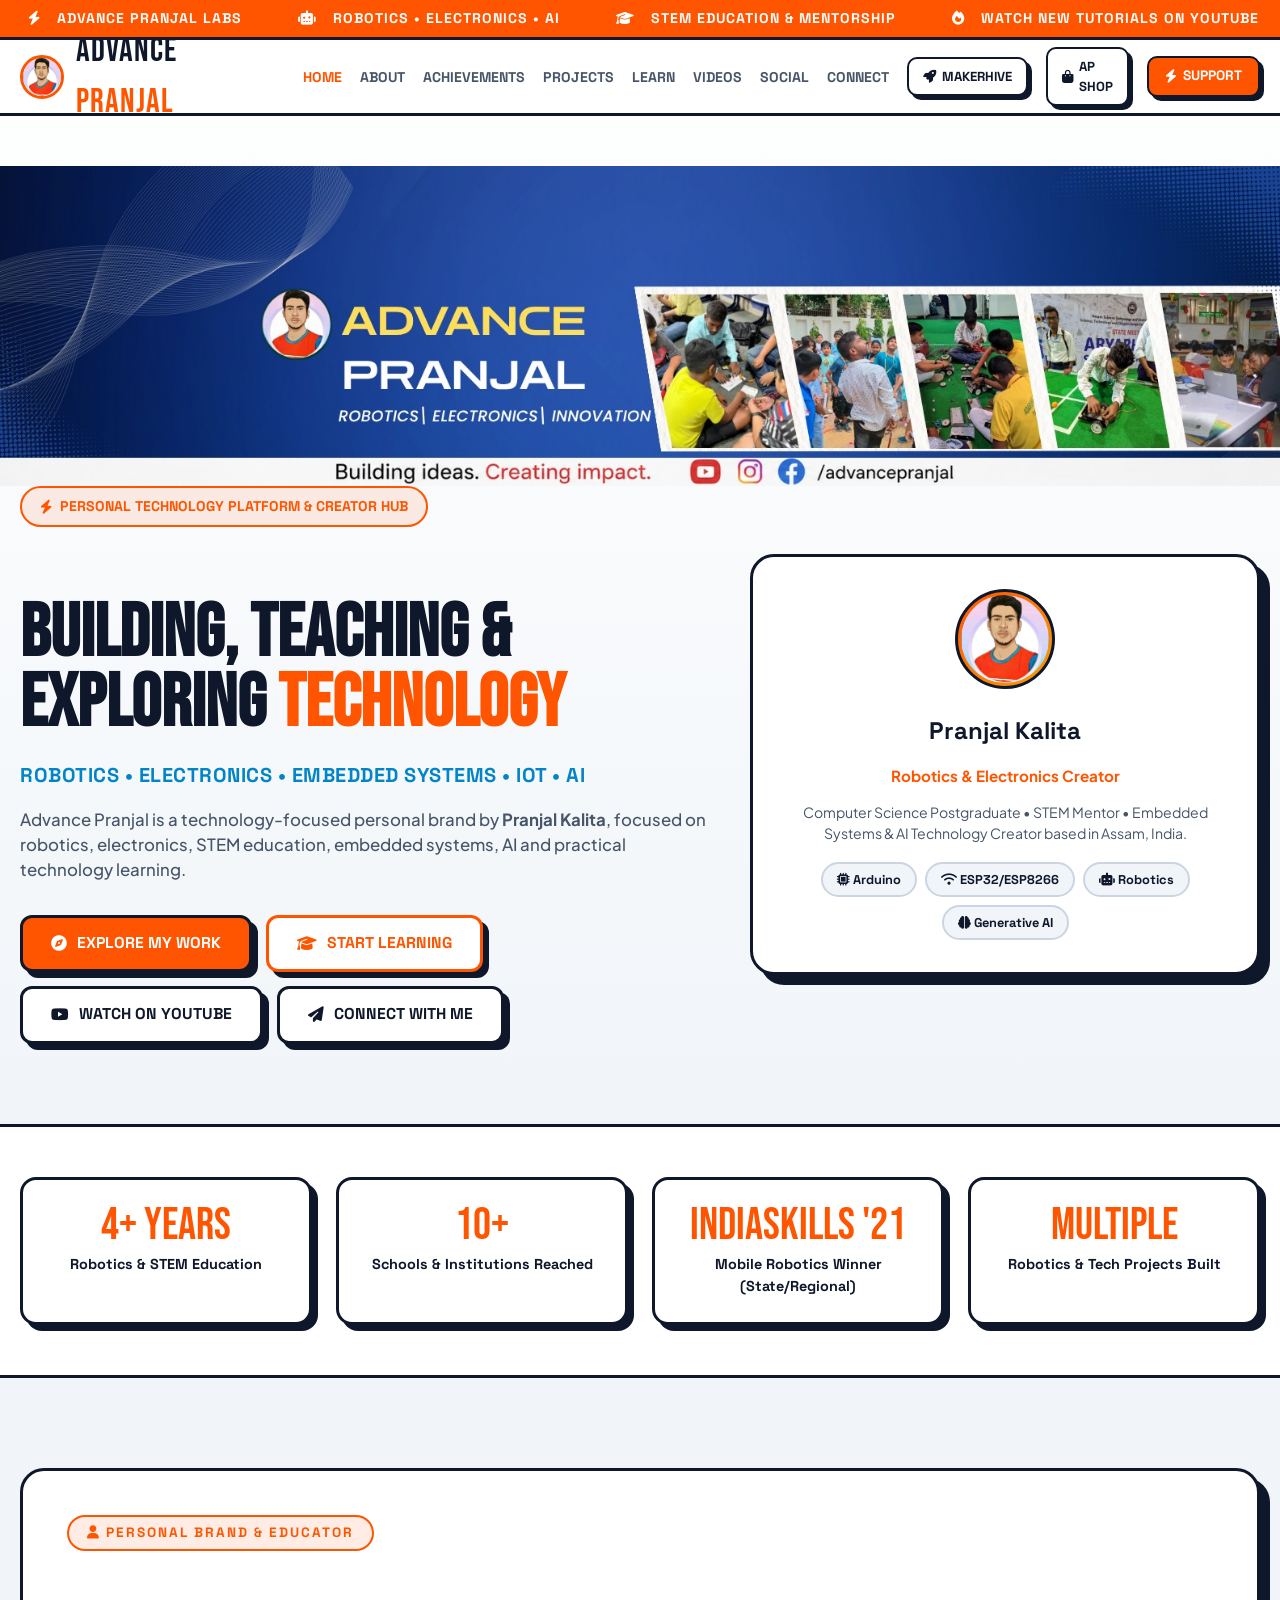
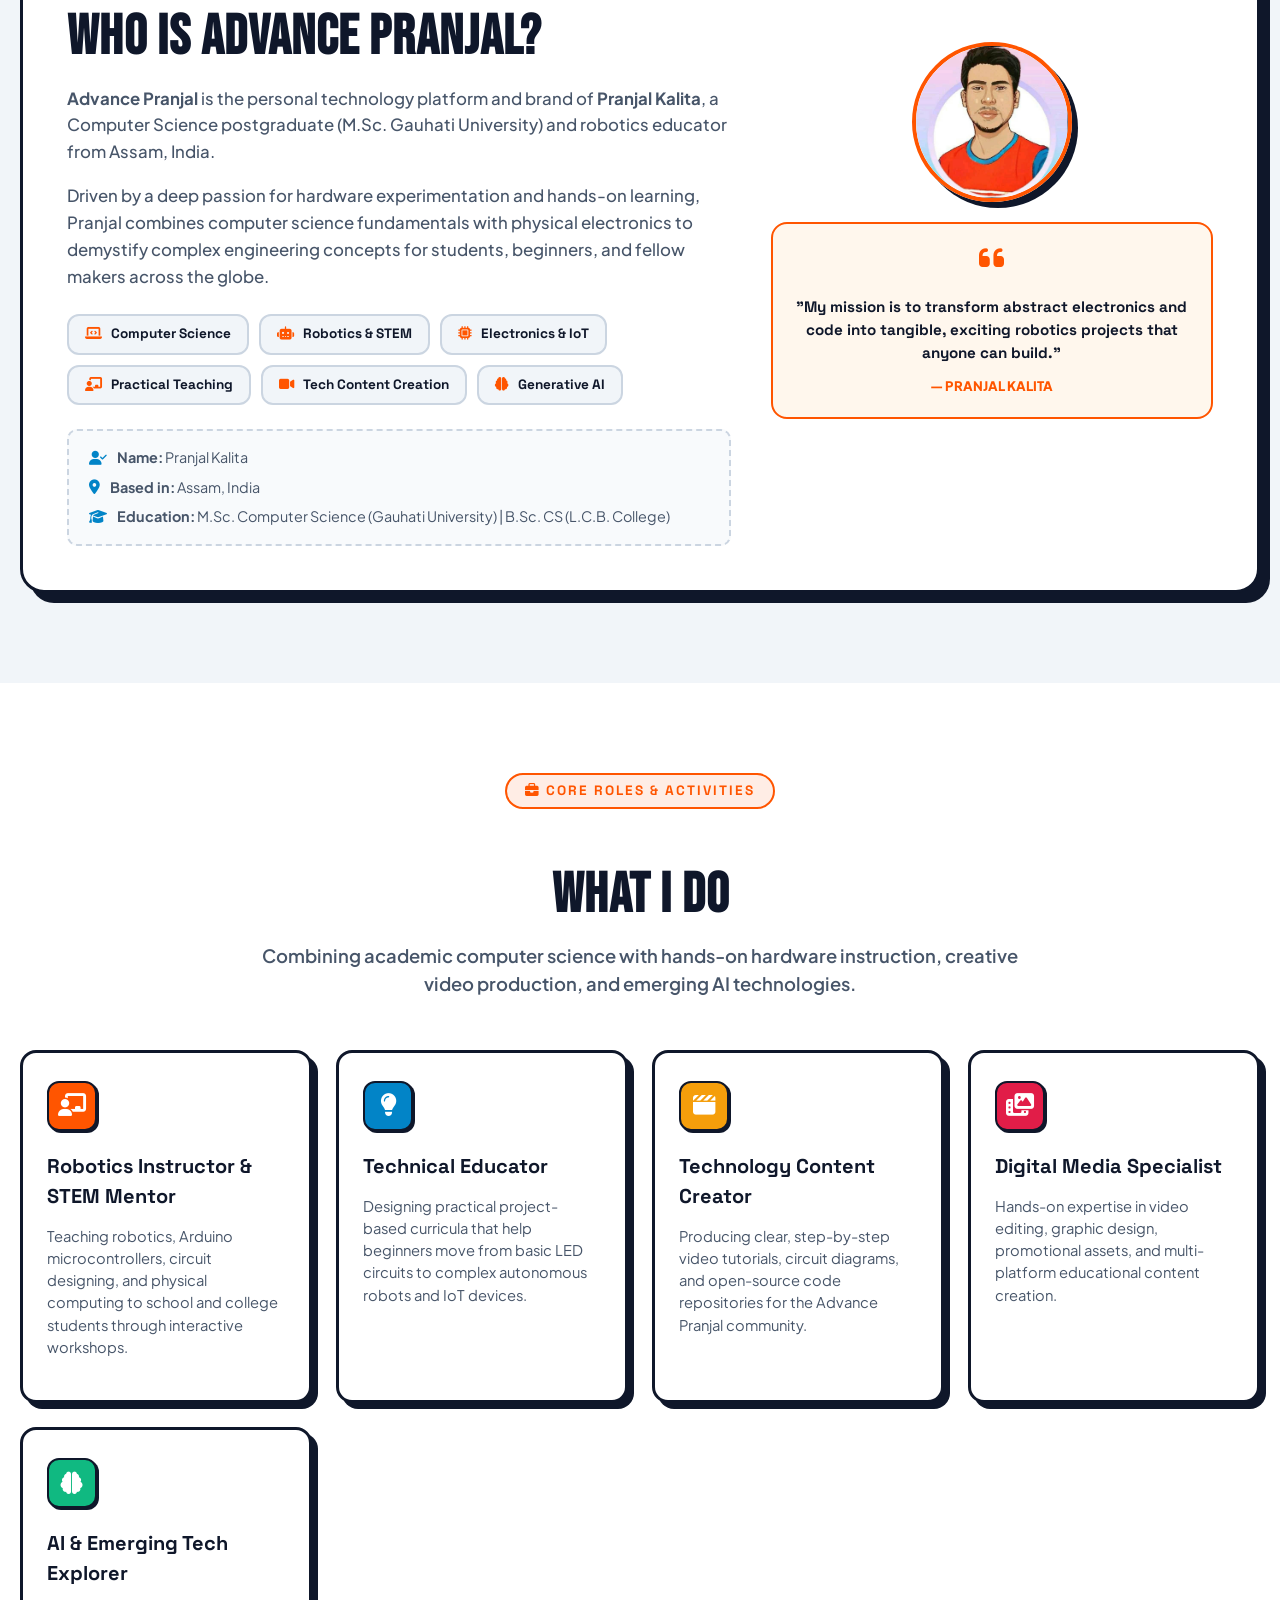
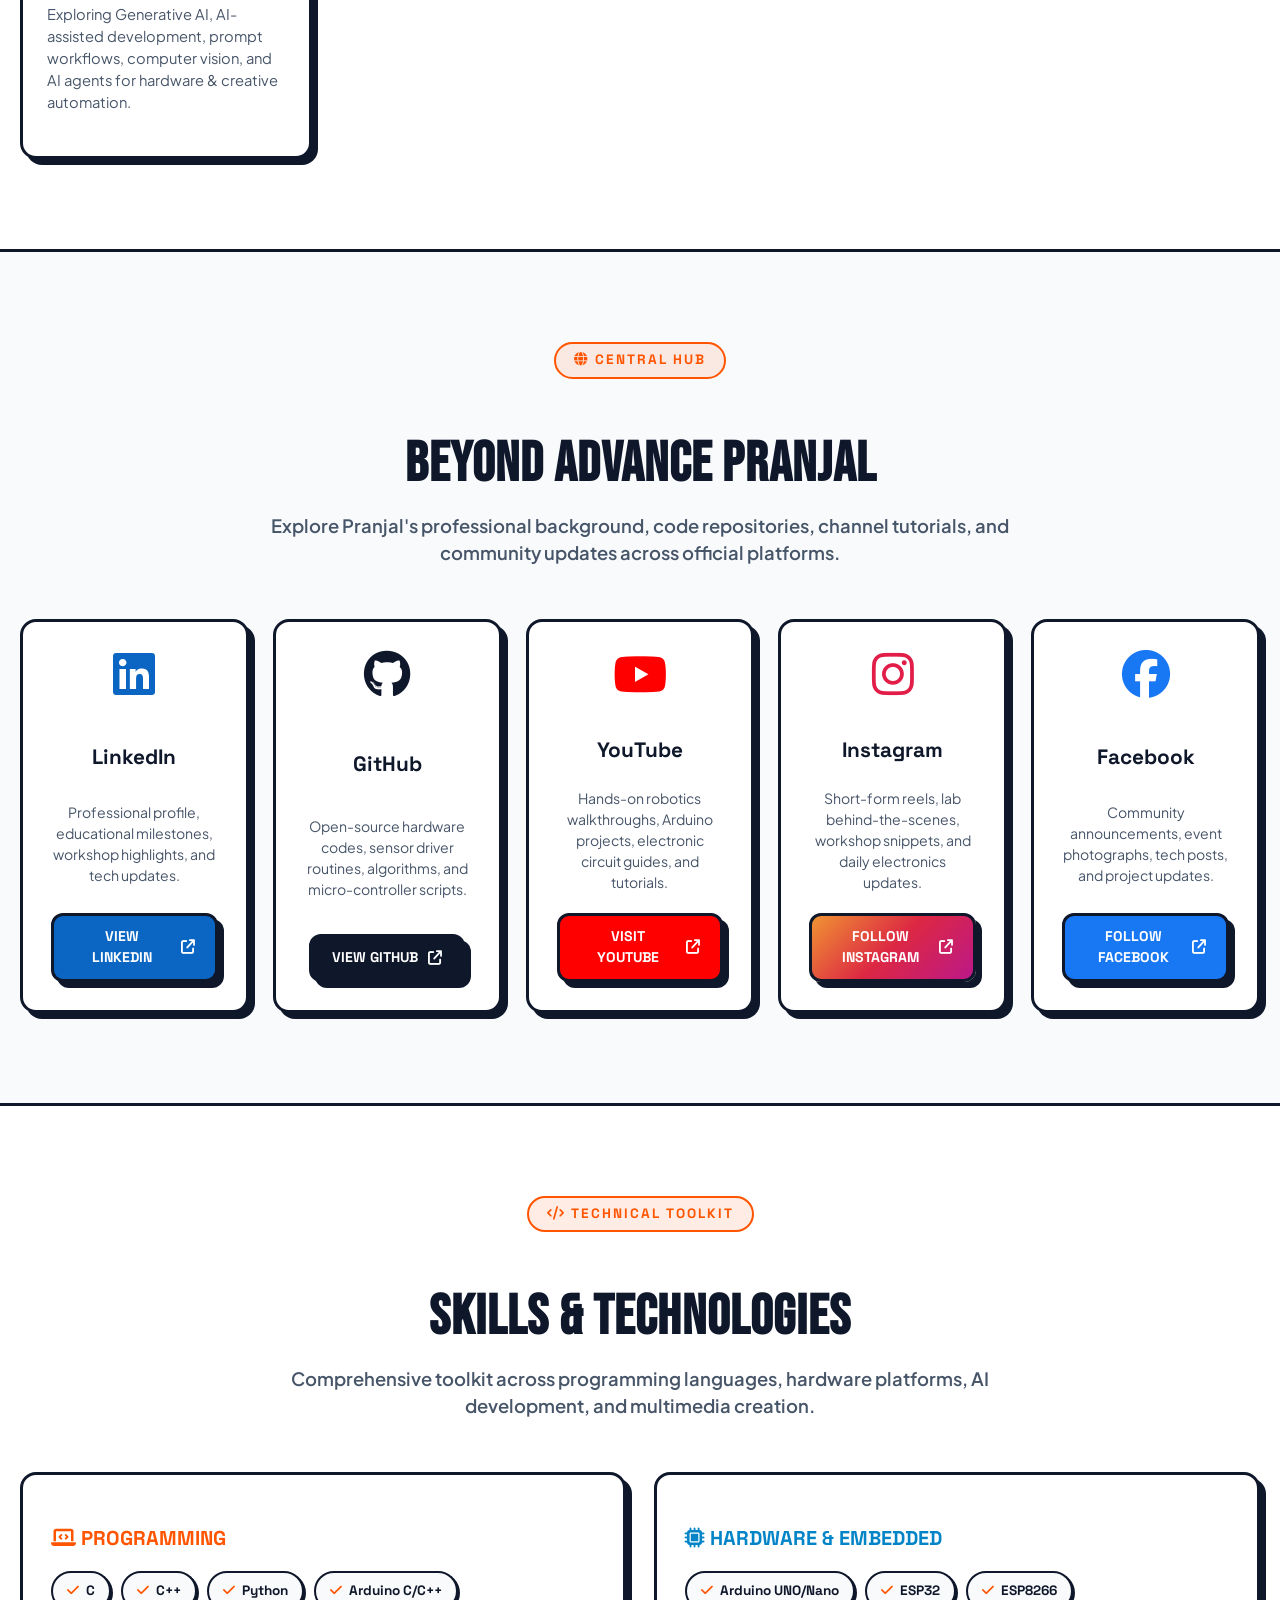
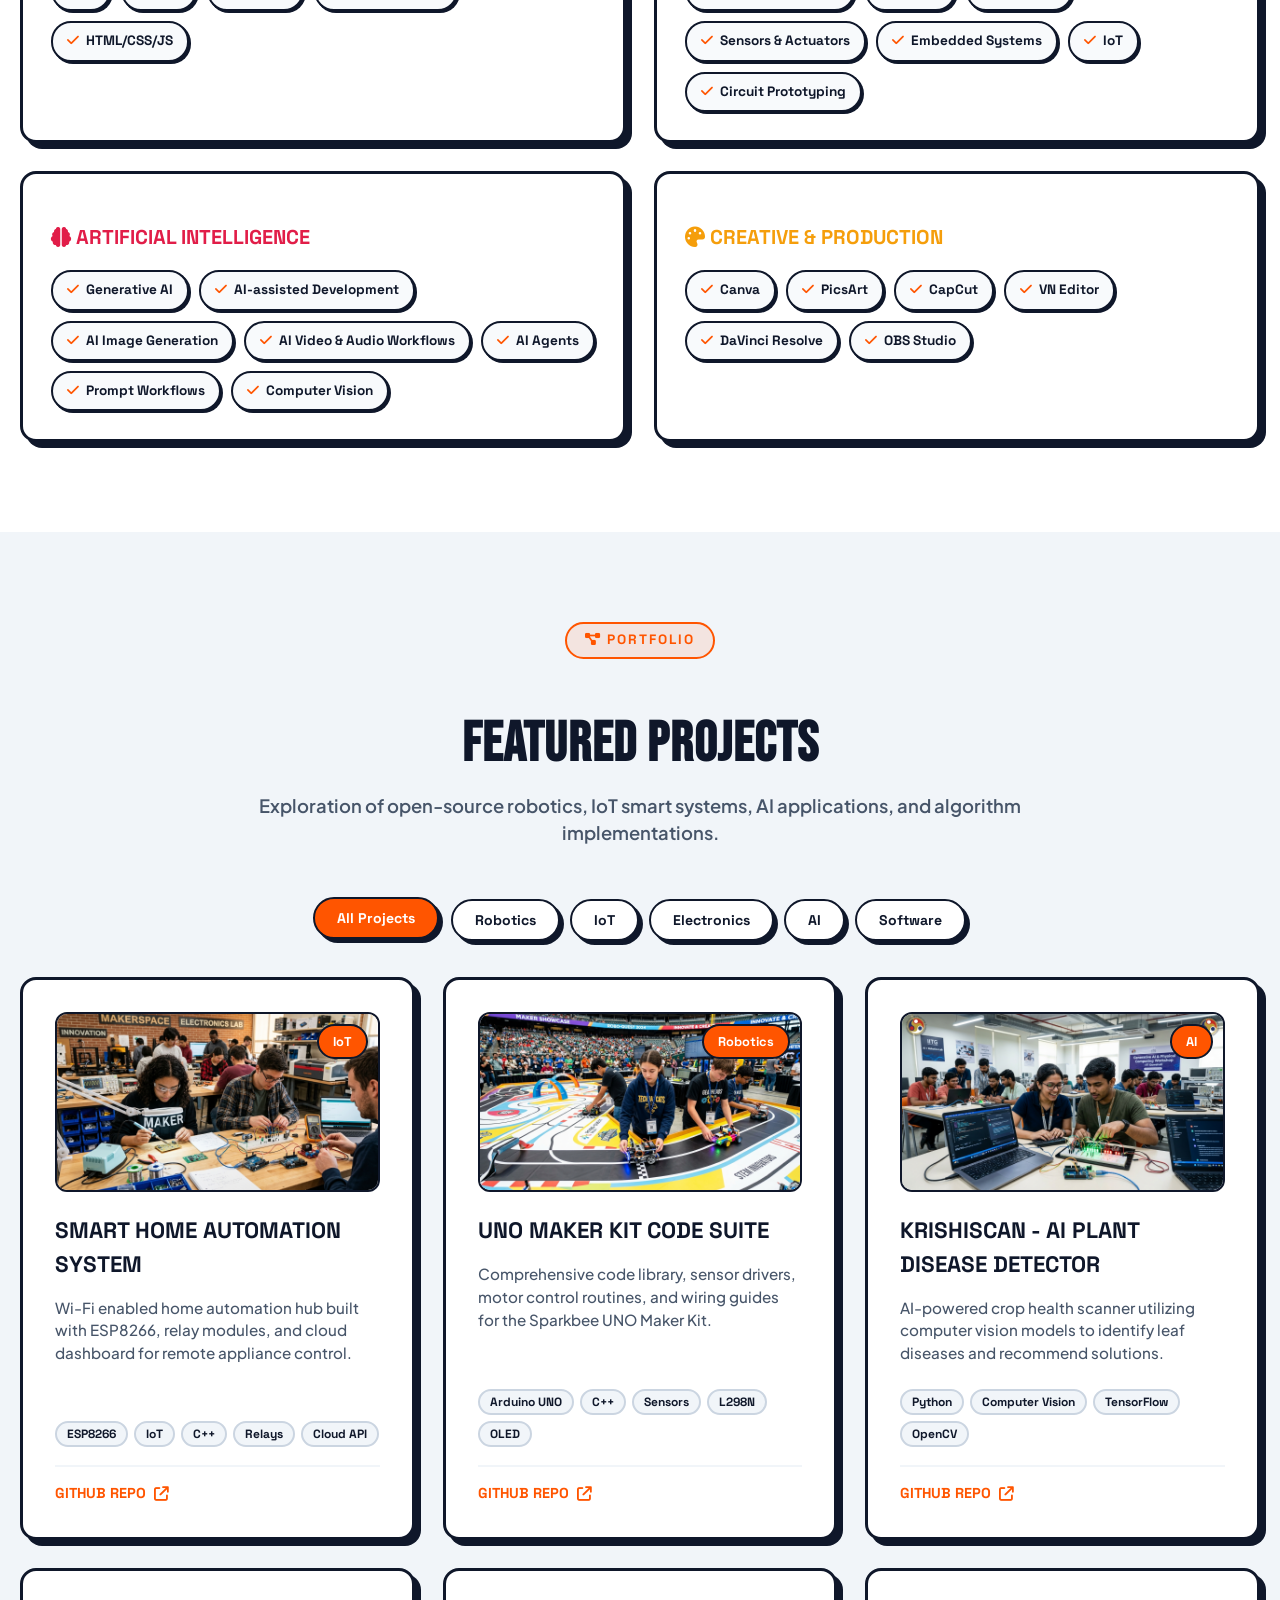
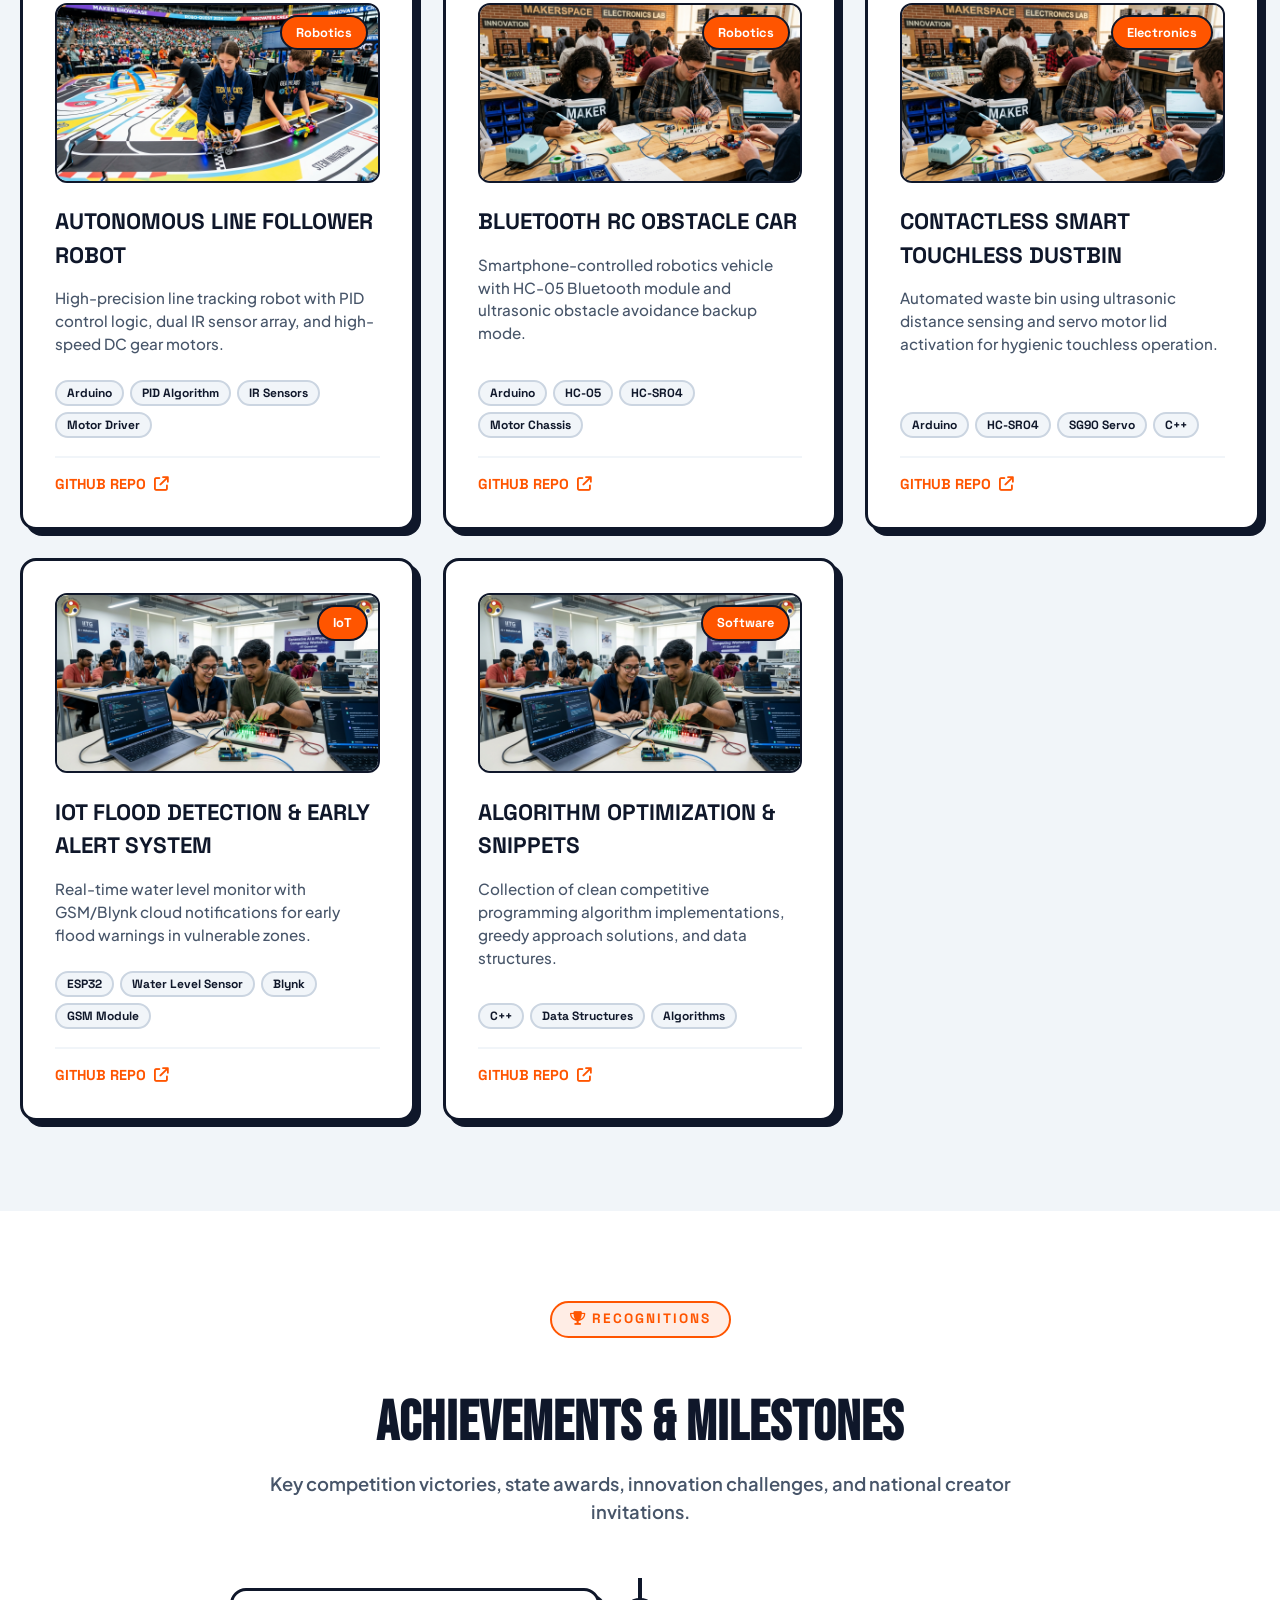
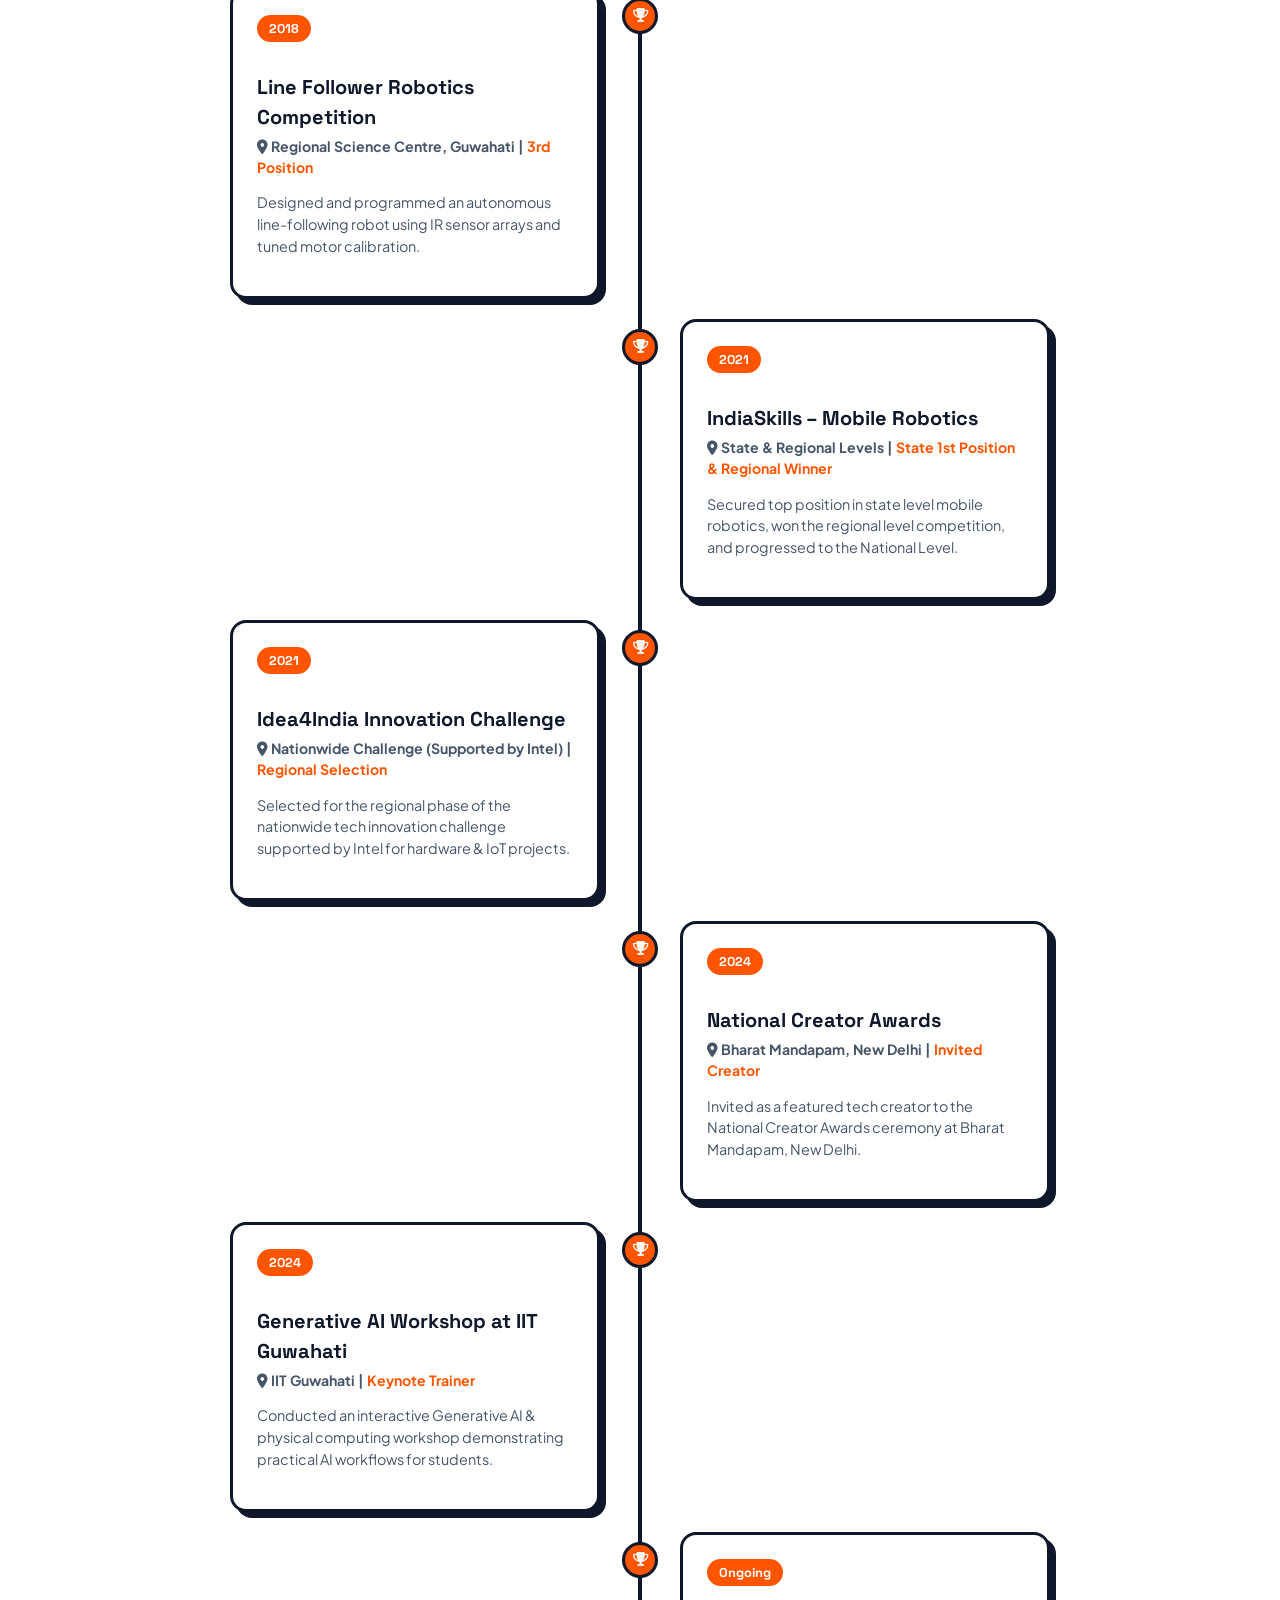
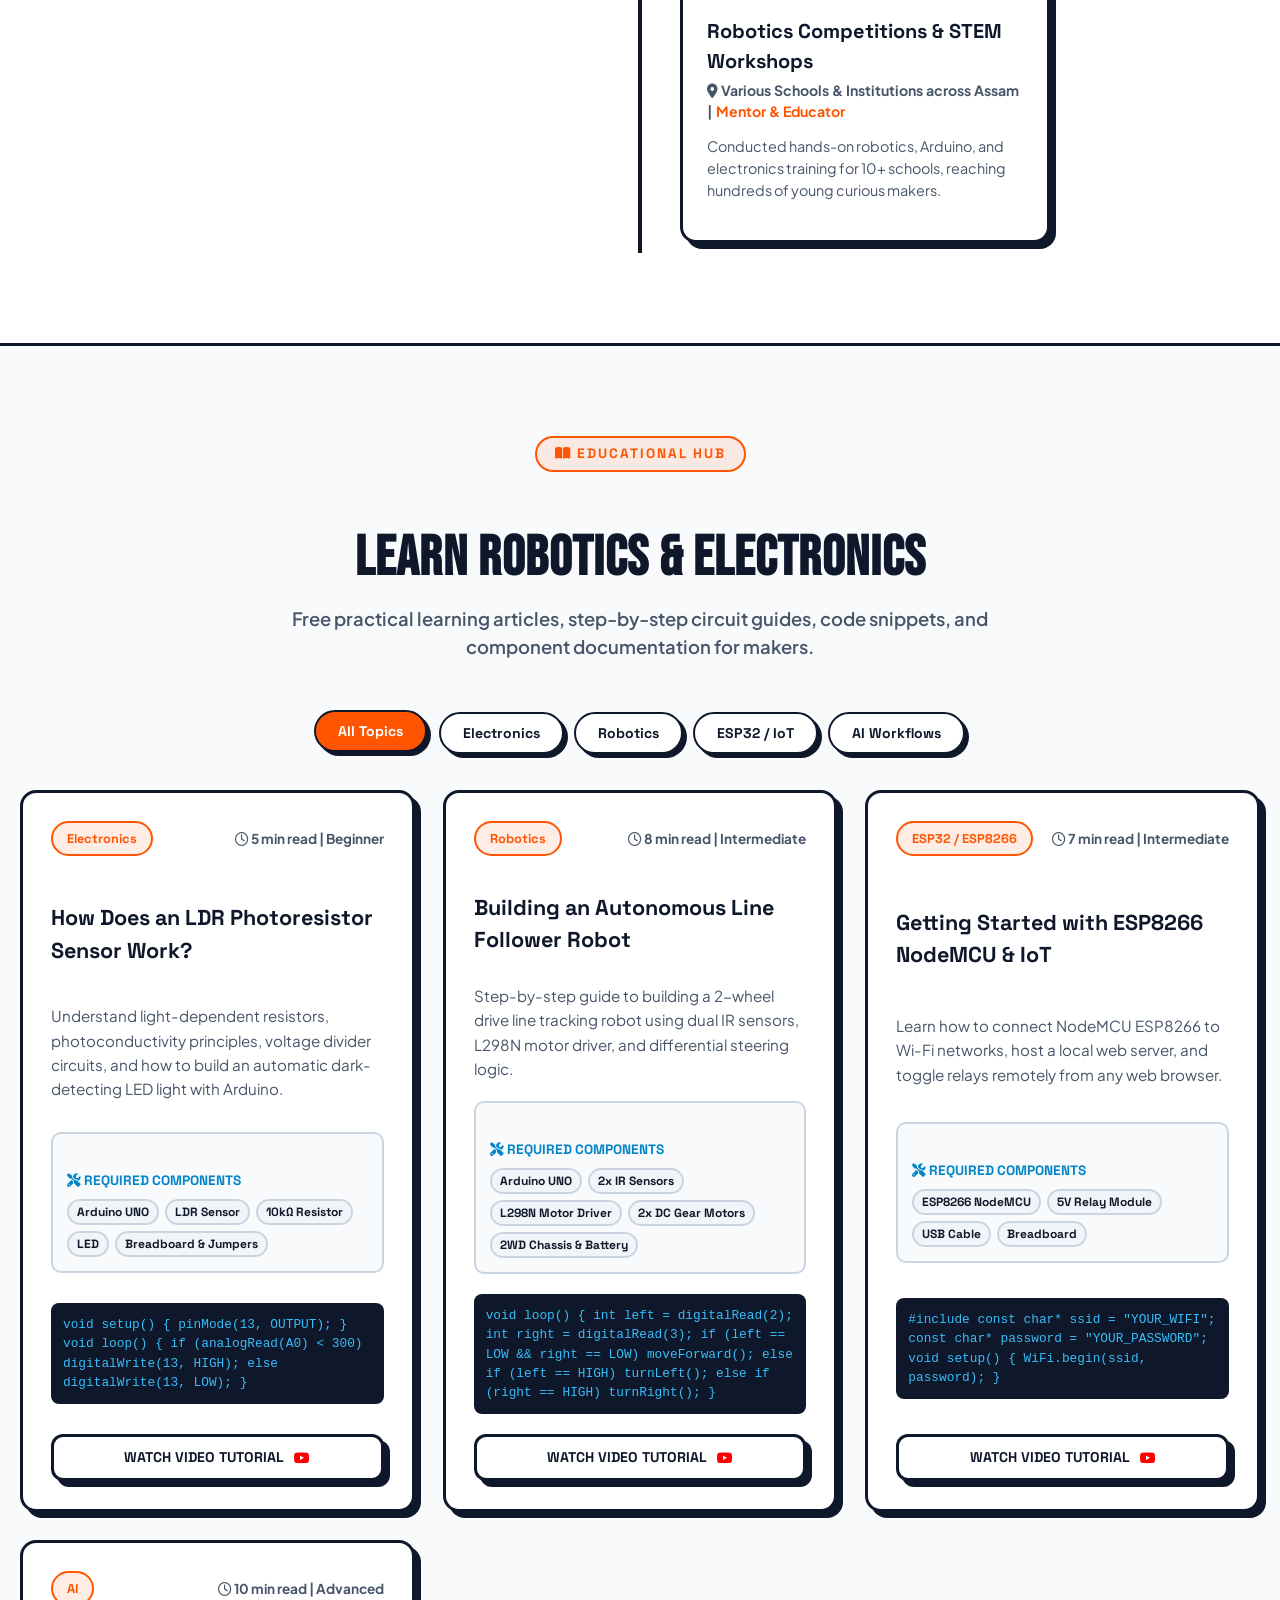
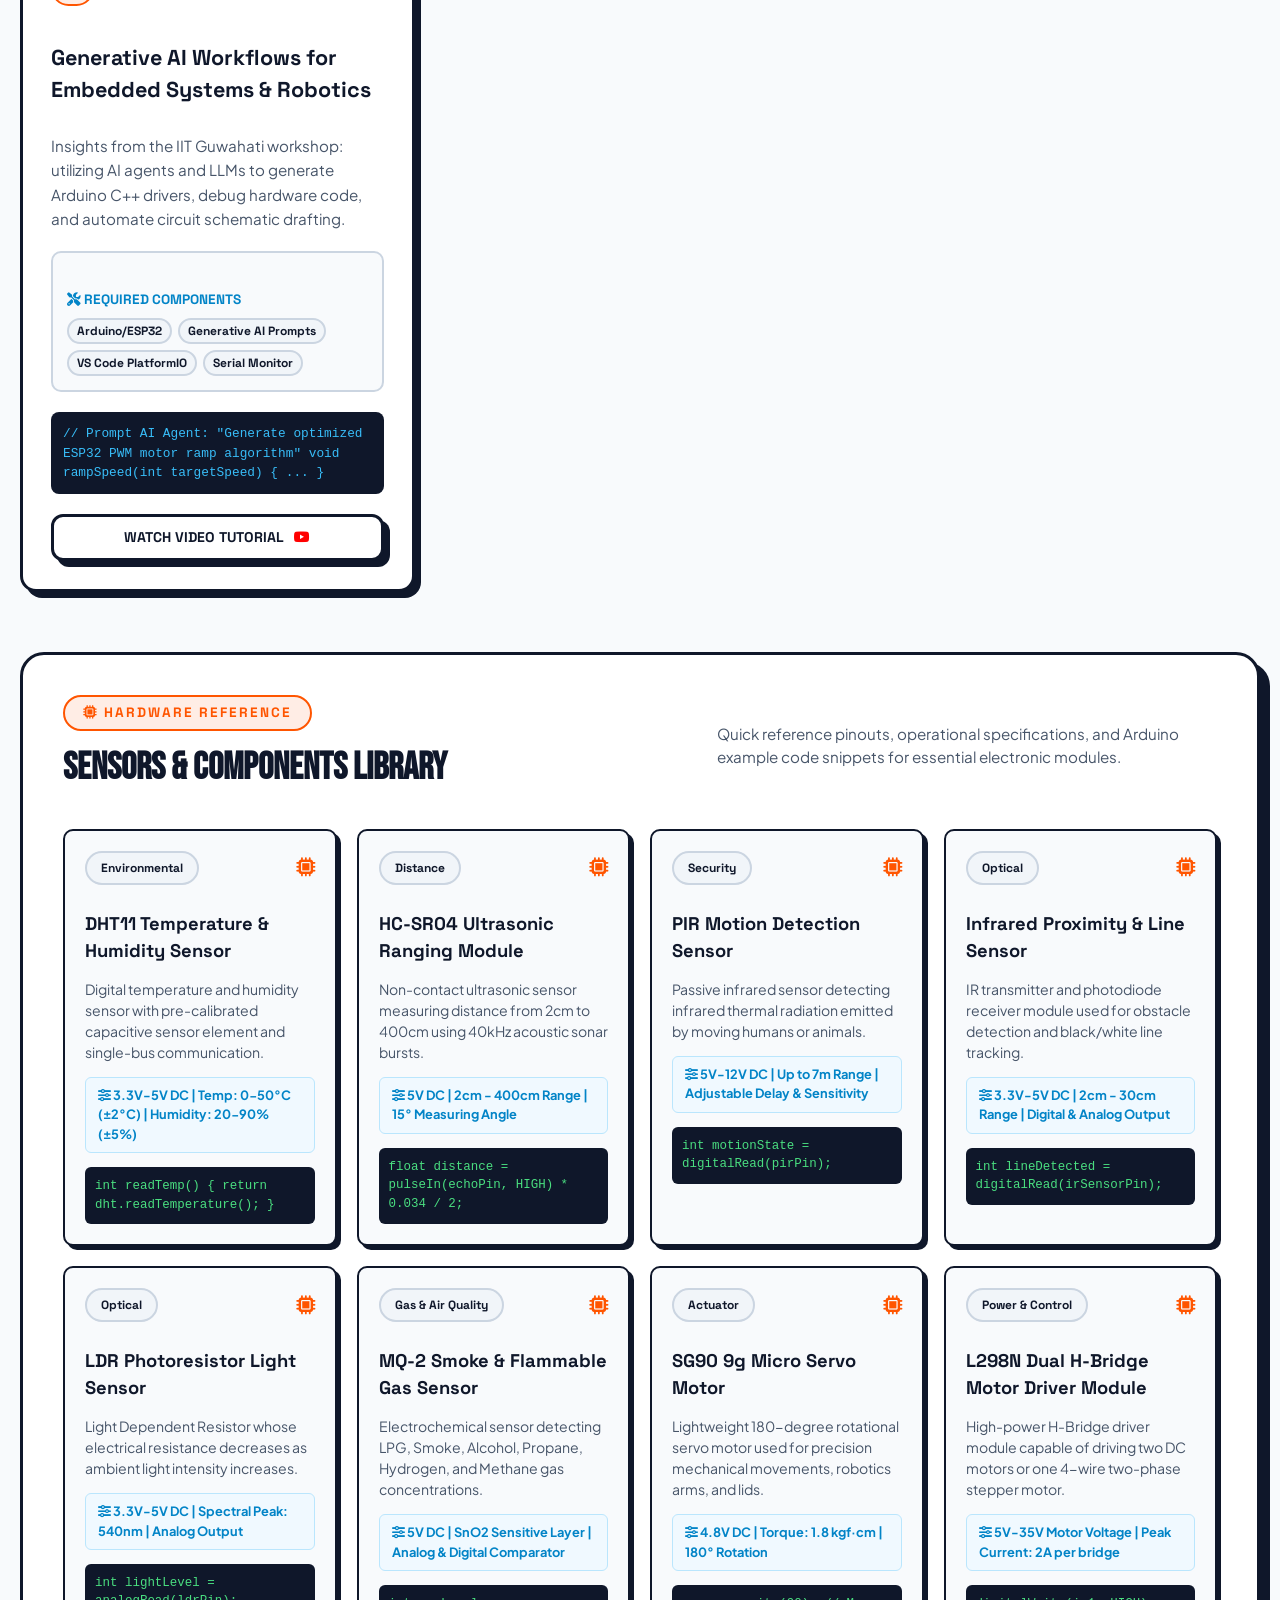
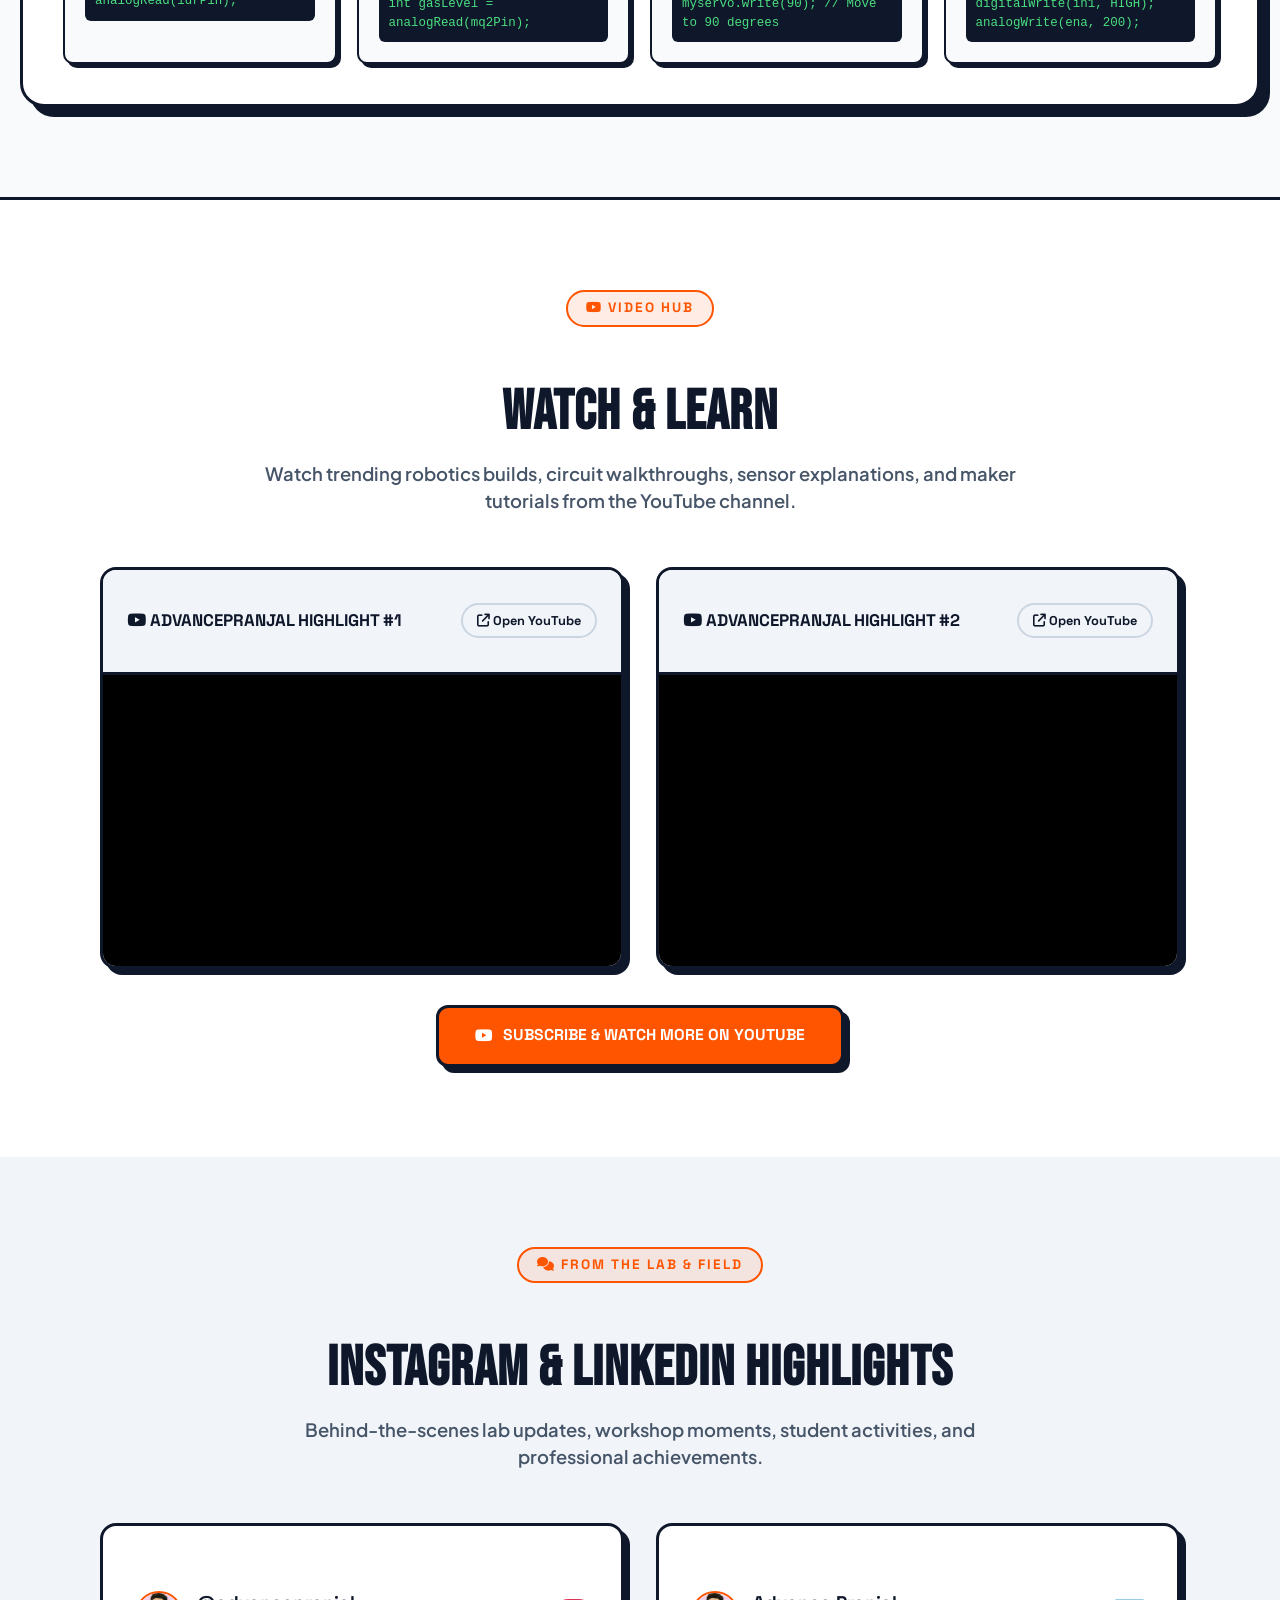
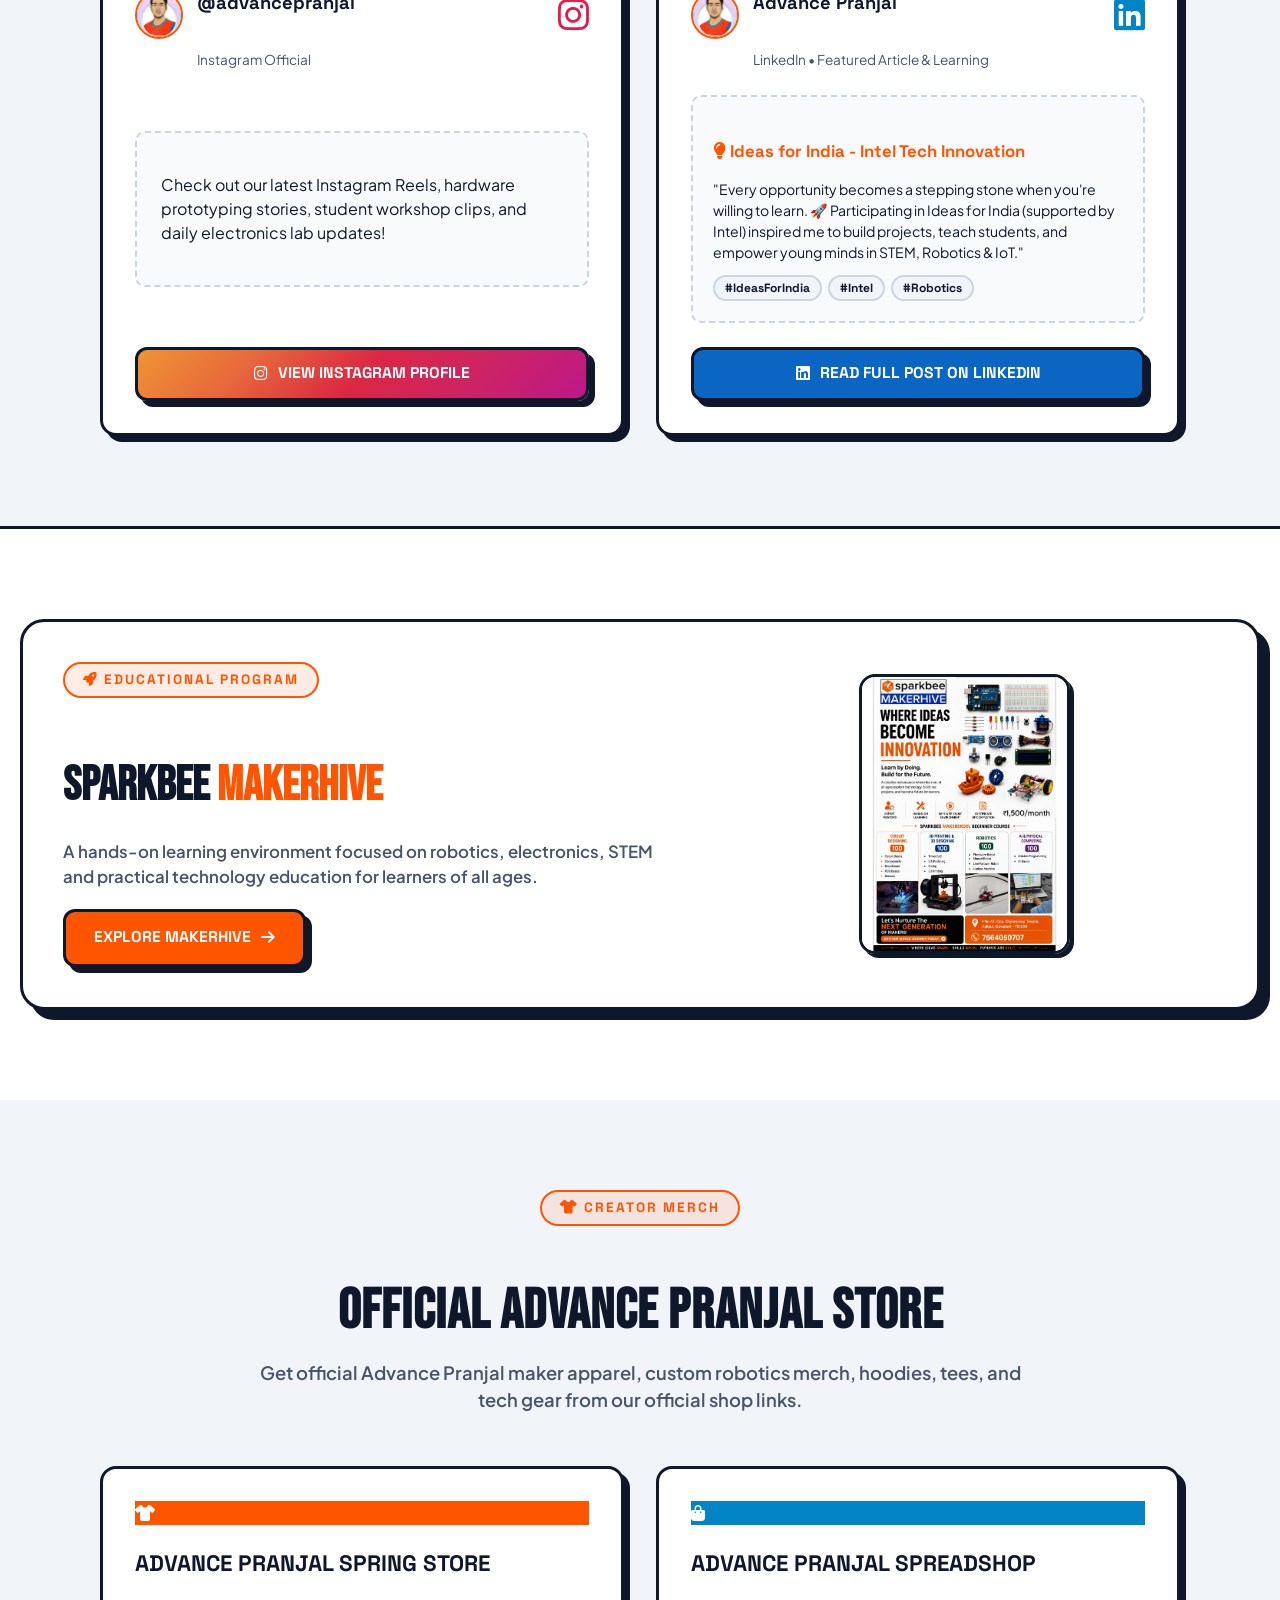
==== commit 54cabc3b: "Comprehensive Advance Pranjal Platform Redesign (30-point Brief)" ====
--- a/index.html
+++ b/index.html
@@ -3,11 +3,11 @@
 <head>
   <meta charset="UTF-8">
   <meta name="viewport" content="width=device-width, initial-scale=1.0">
-  <meta name="description" content="AdvancePranjal - Official Portfolio of Robotics, Electronics Projects, Arduino Maker Kits, and Hardware Engineering Tutorials.">
-  <meta name="keywords" content="AdvancePranjal, Robotics, Electronics, Arduino, Maker Kit, Microcontrollers, Hardware Projects">
-  <meta name="author" content="Advance Pranjal">
-
-  <title>Advance Pranjal – Robotics & Electronics Hub</title>
+  <meta name="description" content="Advance Pranjal is the personal technology platform of Pranjal Kalita, featuring robotics, electronics, Arduino, embedded systems, IoT, AI projects, STEM education, tutorials and tech content.">
+  <meta name="keywords" content="Advance Pranjal, Pranjal Kalita, Robotics Assam, Arduino Projects, Robotics Projects, Electronics Tutorials, IoT Projects, STEM Education, Embedded Systems, AI Projects">
+  <meta name="author" content="Advance Pranjal - Pranjal Kalita">
+
+  <title>Advance Pranjal | Robotics, Electronics, AI & STEM Education</title>
 
   <!-- Favicon -->
   <link rel="icon" type="image/jpeg" href="assets/ap_logo.jpg">
@@ -21,20 +21,21 @@
 
   <!-- Custom Styles -->
   <link rel="stylesheet" href="styles.css">
+  
+  <!-- Central Config -->
+  <script src="config.js"></script>
 </head>
 <body>
 
-  <!-- Announcement Ticker Bar (MrBeast & CrunchLabs Style) -->
+  <!-- Announcement Ticker Bar -->
   <div class="ticker-bar">
     <div class="ticker-track">
-      <div class="ticker-item"><i class="fa-solid fa-bolt"></i> ADVANCEPRANJAL LABS</div>
-      <div class="ticker-item"><i class="fa-solid fa-robot"></i> MAKER KITS & ROBOTICS</div>
-      <div class="ticker-item"><i class="fa-solid fa-fire"></i> WATCH NEW VIRAL VIDEOS ON YOUTUBE</div>
-      <div class="ticker-item"><i class="fa-solid fa-microchip"></i> OPEN SOURCE ARDUINO DRIVERS</div>
-      <div class="ticker-item"><i class="fa-solid fa-bolt"></i> ADVANCEPRANJAL LABS</div>
-      <div class="ticker-item"><i class="fa-solid fa-robot"></i> MAKER KITS & ROBOTICS</div>
-      <div class="ticker-item"><i class="fa-solid fa-fire"></i> WATCH NEW VIRAL VIDEOS ON YOUTUBE</div>
-      <div class="ticker-item"><i class="fa-solid fa-microchip"></i> OPEN SOURCE ARDUINO DRIVERS</div>
+      <div class="ticker-item"><i class="fa-solid fa-bolt"></i> ADVANCE PRANJAL LABS</div>
+      <div class="ticker-item"><i class="fa-solid fa-robot"></i> ROBOTICS • ELECTRONICS • AI</div>
+      <div class="ticker-item"><i class="fa-solid fa-graduation-cap"></i> STEM EDUCATION & MENTORSHIP</div>
+      <div class="ticker-item"><i class="fa-solid fa-fire"></i> WATCH NEW TUTORIALS ON YOUTUBE</div>
+      <div class="ticker-item"><i class="fa-solid fa-bolt"></i> ADVANCE PRANJAL LABS</div>
+      <div class="ticker-item"><i class="fa-solid fa-robot"></i> ROBOTICS • ELECTRONICS • AI</div>
     </div>
   </div>
 
@@ -64,14 +65,16 @@
 
       <ul class="nav-links">
         <li><a href="#hero" class="active">Home</a></li>
-        <li><a href="makerhive.html">Maker Hive</a></li>
-        <li><a href="#workshops">Workshops</a></li>
-        <li><a href="#store">AP Shop</a></li>
+        <li><a href="#about">About</a></li>
+        <li><a href="#achievements">Achievements</a></li>
+        <li><a href="#projects">Projects</a></li>
+        <li><a href="#learn">Learn</a></li>
         <li><a href="#featured">Videos</a></li>
-        <li><a href="#social-feed">Social Feed</a></li>
-        <li><a href="#projects">Projects</a></li>
+        <li><a href="#social-feed">Social</a></li>
         <li><a href="#connect">Connect</a></li>
-        <li><a href="https://www.youtube.com/@AdvancePranjal" target="_blank" rel="noopener" class="nav-btn"><i class="fa-brands fa-youtube"></i> Visit Channel</a></li>
+        <li><a href="makerhive.html" class="nav-btn-outline"><i class="fa-solid fa-rocket"></i> MakerHive</a></li>
+        <li><a href="#store" class="nav-btn-outline"><i class="fa-solid fa-bag-shopping"></i> AP Shop</a></li>
+        <li><a href="#support" class="nav-btn"><i class="fa-solid fa-bolt"></i> Support</a></li>
       </ul>
 
       <div class="mobile-toggle">
@@ -80,7 +83,7 @@
     </div>
   </nav>
 
-  <!-- Hero Section -->
+  <!-- Section 1: Hero Section -->
   <header id="hero" class="hero">
     <div class="hero-bg">
       <img src="assets/official_ap_banner.jpeg" alt="Official Advance Pranjal Channel Banner">
@@ -90,20 +93,26 @@
     <div class="hero-container">
       <div class="hero-content">
         <div class="hero-badge">
-          <i class="fa-solid fa-bolt"></i> Official Portfolio & Tech Hub
-        </div>
-        <h1 class="hero-title">Innovating <span>Robotics</span> & Electronics 🛠️</h1>
-        <p class="hero-subtitle">Exploring cutting-edge microcontrollers, Arduino maker kits, algorithm optimization, and embedded hardware design.</p>
+          <i class="fa-solid fa-bolt"></i> Personal Technology Platform & Creator Hub
+        </div>
+        <h1 class="hero-title">Building, Teaching & Exploring <span>Technology</span></h1>
+        <p class="hero-subtitle">Robotics • Electronics • Embedded Systems • IoT • AI</p>
+        <p style="color: var(--text-muted); font-size: 1.05rem; margin-bottom: 32px; font-weight: 500;">
+          Advance Pranjal is a technology-focused personal brand by <strong>Pranjal Kalita</strong>, focused on robotics, electronics, STEM education, embedded systems, AI and practical technology learning.
+        </p>
         
         <div class="hero-actions">
-          <a href="https://www.youtube.com/@AdvancePranjal" target="_blank" rel="noopener" class="btn-primary">
-            <i class="fa-brands fa-youtube"></i> Subscribe on YouTube
-          </a>
-          <a href="makerhive.html" class="btn-secondary" style="border-color: var(--accent-orange); color: var(--accent-orange);">
-            <i class="fa-solid fa-rocket"></i> Sparkbee MakerHive
-          </a>
-          <a href="#projects" class="btn-secondary">
-            <i class="fa-solid fa-code"></i> Explore Projects
+          <a href="#projects" class="btn-primary">
+            <i class="fa-solid fa-compass"></i> Explore My Work
+          </a>
+          <a href="#learn" class="btn-secondary" style="border-color: var(--accent-orange); color: var(--accent-orange);">
+            <i class="fa-solid fa-graduation-cap"></i> Start Learning
+          </a>
+          <a href="https://www.youtube.com/@AdvancePranjal" target="_blank" rel="noopener" class="btn-secondary">
+            <i class="fa-brands fa-youtube"></i> Watch on YouTube
+          </a>
+          <a href="#connect" class="btn-secondary">
+            <i class="fa-solid fa-paper-plane"></i> Connect With Me
           </a>
         </div>
       </div>
@@ -112,155 +121,305 @@
         <div class="hero-avatar-wrapper">
           <img src="assets/ap_logo.jpg" alt="Advance Pranjal Profile">
         </div>
-        <h3 style="font-family: var(--font-heading); font-size: 1.4rem; margin-bottom: 4px;">Advance Pranjal</h3>
-        <p style="color: var(--accent-orange); font-size: 0.9rem; font-weight: 600; margin-bottom: 12px;">Robotics & Hardware Creator</p>
-        <p style="color: var(--text-muted); font-size: 0.9rem;">Building accessible robotics code, micro-sensor drivers, and embedded systems tutorials for engineers & makers.</p>
+        <h3 style="font-family: var(--font-heading); font-size: 1.5rem; margin-bottom: 4px; color: var(--border-dark);">Pranjal Kalita</h3>
+        <p style="color: var(--accent-orange); font-size: 0.95rem; font-weight: 700; margin-bottom: 10px;">Robotics & Electronics Creator</p>
+        <p style="color: var(--text-muted); font-size: 0.88rem; margin-bottom: 18px; line-height: 1.5;">
+          Computer Science Postgraduate • STEM Mentor • Embedded Systems & AI Technology Creator based in Assam, India.
+        </p>
         
         <div class="tech-tags">
-          <span class="tech-tag"><i class="fa-solid fa-microchip"></i> Arduino UNO</span>
+          <span class="tech-tag"><i class="fa-solid fa-microchip"></i> Arduino</span>
+          <span class="tech-tag"><i class="fa-solid fa-wifi"></i> ESP32/ESP8266</span>
           <span class="tech-tag"><i class="fa-solid fa-robot"></i> Robotics</span>
-          <span class="tech-tag"><i class="fa-solid fa-wifi"></i> IoT & Sensors</span>
-          <span class="tech-tag"><i class="fa-brands fa-c"></i> Embedded C++</span>
+          <span class="tech-tag"><i class="fa-solid fa-brain"></i> Generative AI</span>
         </div>
       </div>
     </div>
   </header>
 
-  <!-- Robotics, Electronics Workshops & Competitions Section -->
-  <section id="workshops" class="section" style="background: #ffffff;">
-    <div class="container">
-      <div class="section-header">
-        <span class="section-tag"><i class="fa-solid fa-graduation-cap"></i> Sessions & Competitions</span>
-        <h2 class="section-title">Workshops & STEM Impact</h2>
-        <p class="section-desc">Practical robotics bootcamps, AI keynote sessions, hardware competitions, and hands-on electronics training programs.</p>
-      </div>
-
-      <div class="projects-grid" style="grid-template-columns: repeat(auto-fit, minmax(330px, 1fr)); gap: 32px;">
-        
-        <!-- Workshop 1: IIT Guwahati Session -->
-        <div class="project-card" style="padding:0; overflow:hidden;">
-          <div style="height: 210px; width: 100%; overflow: hidden; border-bottom: 3px solid #0f172a; position: relative;">
-            <img src="assets/iit_guwahati_session.jpg" alt="Generative AI & Tech Session at IIT Guwahati" style="width: 100%; height: 100%; object-fit: cover;">
-            <span class="tech-tag" style="position: absolute; top: 12px; right: 12px; background: var(--accent-orange); color: #fff; margin:0; border: 2px solid #0f172a; box-shadow: 2px 2px 0 #0f172a;">IIT Guwahati</span>
-          </div>
-          <div style="padding: 24px;">
-            <h3 class="project-title" style="font-size: 1.25rem; margin-bottom: 8px;">Generative AI & Practical Computing Session</h3>
-            <p class="project-desc" style="font-size: 0.9rem; margin-bottom: 20px;">
-              Keynote session at IIT Guwahati exploring practical AI workflows, bridging prompts with physical computing, microcontrollers, and real-world automation tools.
-            </p>
-            <div style="display: flex; flex-wrap: wrap; gap: 6px; margin-bottom: 16px;">
-              <span class="tech-tag" style="font-size: 0.75rem; padding: 2px 10px;">Generative AI</span>
-              <span class="tech-tag" style="font-size: 0.75rem; padding: 2px 10px;">Physical AI</span>
-              <span class="tech-tag" style="font-size: 0.75rem; padding: 2px 10px;">IIT Guwahati</span>
-            </div>
-            <a href="https://www.linkedin.com/company/advancepranjal/" target="_blank" rel="noopener" class="project-link">
-              View Announcement <i class="fa-solid fa-arrow-up-right-from-square"></i>
-            </a>
-          </div>
-        </div>
-
-        <!-- Workshop 2: Robotics & Electronics Competition -->
-        <div class="project-card" style="padding:0; overflow:hidden;">
-          <div style="height: 210px; width: 100%; overflow: hidden; border-bottom: 3px solid #0f172a; position: relative;">
-            <img src="assets/robotics_competition_showcase.jpg" alt="Robotics Competition & Track Event" style="width: 100%; height: 100%; object-fit: cover;">
-            <span class="tech-tag" style="position: absolute; top: 12px; right: 12px; background: var(--accent-cyan); color: #fff; margin:0; border: 2px solid #0f172a; box-shadow: 2px 2px 0 #0f172a;">State STEM Competition</span>
-          </div>
-          <div style="padding: 24px;">
-            <h3 class="project-title" style="font-size: 1.25rem; margin-bottom: 8px;">Robotics Competition & Track Showcase</h3>
-            <p class="project-desc" style="font-size: 0.9rem; margin-bottom: 20px;">
-              Mentoring students in line follower robots, photovore sensor cars, and motor driver calibration at state-level science meets & robotics challenges.
-            </p>
-            <div style="display: flex; flex-wrap: wrap; gap: 6px; margin-bottom: 16px;">
-              <span class="tech-tag" style="font-size: 0.75rem; padding: 2px 10px;">Line Followers</span>
-              <span class="tech-tag" style="font-size: 0.75rem; padding: 2px 10px;">STEM Meet</span>
-              <span class="tech-tag" style="font-size: 0.75rem; padding: 2px 10px;">Robotics</span>
-            </div>
-            <a href="https://www.linkedin.com/posts/advancepranjal_advancepranjal-sparkbeefoundation-ideasforindia-activity-7492920461274562561-arv5" target="_blank" rel="noopener" class="project-link">
-              View Showcase <i class="fa-solid fa-arrow-up-right-from-square"></i>
-            </a>
-          </div>
-        </div>
-
-        <!-- Workshop 3: Hands-On Electronics Class -->
-        <div class="project-card" style="padding:0; overflow:hidden;">
-          <div style="height: 210px; width: 100%; overflow: hidden; border-bottom: 3px solid #0f172a; position: relative;">
-            <img src="assets/electronics_workshop_class.jpg" alt="Hands-on Arduino Electronics Workshop" style="width: 100%; height: 100%; object-fit: cover;">
-            <span class="tech-tag" style="position: absolute; top: 12px; right: 12px; background: var(--accent-amber); color: #fff; margin:0; border: 2px solid #0f172a; box-shadow: 2px 2px 0 #0f172a;">Hands-On Bootcamp</span>
-          </div>
-          <div style="padding: 24px;">
-            <h3 class="project-title" style="font-size: 1.25rem; margin-bottom: 8px;">Hands-On Electronics & Arduino Bootcamps</h3>
-            <p class="project-desc" style="font-size: 0.9rem; margin-bottom: 20px;">
-              Interactive workshops taking students from basic LED blinking and sensor interfacing to building fully autonomous IoT & robotics hardware.
-            </p>
-            <div style="display: flex; flex-wrap: wrap; gap: 6px; margin-bottom: 16px;">
-              <span class="tech-tag" style="font-size: 0.75rem; padding: 2px 10px;">Arduino UNO</span>
-              <span class="tech-tag" style="font-size: 0.75rem; padding: 2px 10px;">Breadboards</span>
-              <span class="tech-tag" style="font-size: 0.75rem; padding: 2px 10px;">Sensors & Motors</span>
-            </div>
-            <a href="https://www.linkedin.com/posts/advancepranjal_from-blinking-an-led-to-building-robots-activity-7497678921078042624-IYIe" target="_blank" rel="noopener" class="project-link">
-              View Class Story <i class="fa-solid fa-arrow-up-right-from-square"></i>
-            </a>
-          </div>
-        </div>
-
-      </div>
-    </div>
-  </section>
-
-  <!-- Official Advance Pranjal Store & Merch Section -->
-  <section id="store" class="section" style="background: #f1f5f9;">
-    <div class="container">
-      <div class="section-header">
-        <span class="section-tag">Official Apparel & Tech Gear</span>
-        <h2 class="section-title">Advance Pranjal Shop</h2>
-        <p class="section-desc">Get official Advance Pranjal maker apparel, custom robotics merch, hoodies, tees, and tech gear from our official shop links.</p>
-      </div>
-
-      <div class="store-grid">
-        <!-- Store Link 1: Spring Store -->
-        <div class="project-card" style="box-shadow: 6px 6px 0px #0f172a;">
+  <!-- Section 2: Quick Stats Section -->
+  <section class="section" style="padding: 50px 0; background: #ffffff; border-bottom: 3px solid var(--border-dark);">
+    <div class="container">
+      <div id="statsGrid" class="stats-grid">
+        <!-- Rendered dynamically from config.js -->
+      </div>
+    </div>
+  </section>
+
+  <!-- Section 3: Who is Advance Pranjal? (About Section) -->
+  <section id="about" class="section" style="background: #f1f5f9;">
+    <div class="container">
+      <div class="about-card-wrapper">
+        <div class="about-text-col">
+          <span class="section-tag"><i class="fa-solid fa-user"></i> Personal Brand & Educator</span>
+          <h2 class="section-title" style="text-align: left; margin-bottom: 20px;">Who is Advance Pranjal?</h2>
+          <p class="about-paragraph">
+            <strong>Advance Pranjal</strong> is the personal technology platform and brand of <strong>Pranjal Kalita</strong>, a Computer Science postgraduate (M.Sc. Gauhati University) and robotics educator from Assam, India.
+          </p>
+          <p class="about-paragraph">
+            Driven by a deep passion for hardware experimentation and hands-on learning, Pranjal combines computer science fundamentals with physical electronics to demystify complex engineering concepts for students, beginners, and fellow makers across the globe.
+          </p>
+
+          <div class="about-journey-grid">
+            <div class="journey-badge"><i class="fa-solid fa-laptop-code"></i> Computer Science</div>
+            <div class="journey-badge"><i class="fa-solid fa-robot"></i> Robotics & STEM</div>
+            <div class="journey-badge"><i class="fa-solid fa-microchip"></i> Electronics & IoT</div>
+            <div class="journey-badge"><i class="fa-solid fa-chalkboard-user"></i> Practical Teaching</div>
+            <div class="journey-badge"><i class="fa-solid fa-video"></i> Tech Content Creation</div>
+            <div class="journey-badge"><i class="fa-solid fa-brain"></i> Generative AI</div>
+          </div>
+
+          <div class="public-info-box">
+            <div class="info-item"><i class="fa-solid fa-user-check"></i> <span><strong>Name:</strong> Pranjal Kalita</span></div>
+            <div class="info-item"><i class="fa-solid fa-location-dot"></i> <span><strong>Based in:</strong> Assam, India</span></div>
+            <div class="info-item"><i class="fa-solid fa-graduation-cap"></i> <span><strong>Education:</strong> M.Sc. Computer Science (Gauhati University) | B.Sc. CS (L.C.B. College)</span></div>
+          </div>
+        </div>
+
+        <div class="about-image-col">
+          <img src="assets/ap_logo.jpg" alt="Pranjal Kalita Avatar" class="about-avatar-img">
+          <div class="about-quote-card">
+            <i class="fa-solid fa-quote-left quote-icon"></i>
+            <p>"My mission is to transform abstract electronics and code into tangible, exciting robotics projects that anyone can build."</p>
+            <span>— Pranjal Kalita</span>
+          </div>
+        </div>
+      </div>
+    </div>
+  </section>
+
+  <!-- Section 4: What I Do (Professional Experience) -->
+  <section class="section" style="background: #ffffff;">
+    <div class="container">
+      <div class="section-header">
+        <span class="section-tag"><i class="fa-solid fa-briefcase"></i> Core Roles & Activities</span>
+        <h2 class="section-title">What I Do</h2>
+        <p class="section-desc">Combining academic computer science with hands-on hardware instruction, creative video production, and emerging AI technologies.</p>
+      </div>
+
+      <div class="what-i-do-grid">
+        <div class="service-card">
+          <div class="service-icon" style="background: var(--accent-orange); color: #fff;">
+            <i class="fa-solid fa-chalkboard-user"></i>
+          </div>
+          <h3>Robotics Instructor & STEM Mentor</h3>
+          <p>Teaching robotics, Arduino microcontrollers, circuit designing, and physical computing to school and college students through interactive workshops.</p>
+        </div>
+
+        <div class="service-card">
+          <div class="service-icon" style="background: var(--accent-cyan); color: #fff;">
+            <i class="fa-solid fa-lightbulb"></i>
+          </div>
+          <h3>Technical Educator</h3>
+          <p>Designing practical project-based curricula that help beginners move from basic LED circuits to complex autonomous robots and IoT devices.</p>
+        </div>
+
+        <div class="service-card">
+          <div class="service-icon" style="background: var(--accent-amber); color: #fff;">
+            <i class="fa-solid fa-clapperboard"></i>
+          </div>
+          <h3>Technology Content Creator</h3>
+          <p>Producing clear, step-by-step video tutorials, circuit diagrams, and open-source code repositories for the Advance Pranjal community.</p>
+        </div>
+
+        <div class="service-card">
+          <div class="service-icon" style="background: var(--accent-pink); color: #fff;">
+            <i class="fa-solid fa-photo-film"></i>
+          </div>
+          <h3>Digital Media Specialist</h3>
+          <p>Hands-on expertise in video editing, graphic design, promotional assets, and multi-platform educational content creation.</p>
+        </div>
+
+        <div class="service-card">
+          <div class="service-icon" style="background: var(--accent-green); color: #fff;">
+            <i class="fa-solid fa-brain"></i>
+          </div>
+          <h3>AI & Emerging Tech Explorer</h3>
+          <p>Exploring Generative AI, AI-assisted development, prompt workflows, computer vision, and AI agents for hardware & creative automation.</p>
+        </div>
+      </div>
+    </div>
+  </section>
+
+  <!-- Section 5: Beyond Advance Pranjal (Professional Profile Links) -->
+  <section class="section" style="background: #f8fafc; border-top: 3px solid var(--border-dark); border-bottom: 3px solid var(--border-dark);">
+    <div class="container">
+      <div class="section-header">
+        <span class="section-tag"><i class="fa-solid fa-globe"></i> Central Hub</span>
+        <h2 class="section-title">Beyond Advance Pranjal</h2>
+        <p class="section-desc">Explore Pranjal's professional background, code repositories, channel tutorials, and community updates across official platforms.</p>
+      </div>
+
+      <div class="beyond-grid">
+        <div class="beyond-card">
+          <i class="fa-brands fa-linkedin beyond-icon" style="color: #0a66c2;"></i>
+          <h3>LinkedIn</h3>
+          <p>Professional profile, educational milestones, workshop highlights, and tech updates.</p>
+          <a href="https://www.linkedin.com/in/pranjallkalitaa/" target="_blank" rel="noopener" class="btn-primary" style="background: #0a66c2; font-size: 0.88rem; padding: 10px 20px;">
+            View LinkedIn <i class="fa-solid fa-arrow-up-right-from-square"></i>
+          </a>
+        </div>
+
+        <div class="beyond-card">
+          <i class="fa-brands fa-github beyond-icon" style="color: #0f172a;"></i>
+          <h3>GitHub</h3>
+          <p>Open-source hardware codes, sensor driver routines, algorithms, and micro-controller scripts.</p>
+          <a href="https://github.com/advancepranjalofficial" target="_blank" rel="noopener" class="btn-primary" style="background: #0f172a; font-size: 0.88rem; padding: 10px 20px;">
+            View GitHub <i class="fa-solid fa-arrow-up-right-from-square"></i>
+          </a>
+        </div>
+
+        <div class="beyond-card">
+          <i class="fa-brands fa-youtube beyond-icon" style="color: #ff0000;"></i>
+          <h3>YouTube</h3>
+          <p>Hands-on robotics walkthroughs, Arduino projects, electronic circuit guides, and tutorials.</p>
+          <a href="https://www.youtube.com/@AdvancePranjal" target="_blank" rel="noopener" class="btn-primary" style="background: #ff0000; font-size: 0.88rem; padding: 10px 20px;">
+            Visit YouTube <i class="fa-solid fa-arrow-up-right-from-square"></i>
+          </a>
+        </div>
+
+        <div class="beyond-card">
+          <i class="fa-brands fa-instagram beyond-icon" style="color: #e11d48;"></i>
+          <h3>Instagram</h3>
+          <p>Short-form reels, lab behind-the-scenes, workshop snippets, and daily electronics updates.</p>
+          <a href="https://www.instagram.com/advancepranjal" target="_blank" rel="noopener" class="btn-primary" style="background: linear-gradient(135deg, #f09433, #dc2743, #bc1888); font-size: 0.88rem; padding: 10px 20px;">
+            Follow Instagram <i class="fa-solid fa-arrow-up-right-from-square"></i>
+          </a>
+        </div>
+
+        <div class="beyond-card">
+          <i class="fa-brands fa-facebook beyond-icon" style="color: #1877f2;"></i>
+          <h3>Facebook</h3>
+          <p>Community announcements, event photographs, tech posts, and project updates.</p>
+          <a href="https://www.facebook.com/advancepranjal" target="_blank" rel="noopener" class="btn-primary" style="background: #1877f2; font-size: 0.88rem; padding: 10px 20px;">
+            Follow Facebook <i class="fa-solid fa-arrow-up-right-from-square"></i>
+          </a>
+        </div>
+      </div>
+    </div>
+  </section>
+
+  <!-- Section 6: Skills Section -->
+  <section id="skills" class="section" style="background: #ffffff;">
+    <div class="container">
+      <div class="section-header">
+        <span class="section-tag"><i class="fa-solid fa-code"></i> Technical Toolkit</span>
+        <h2 class="section-title">Skills & Technologies</h2>
+        <p class="section-desc">Comprehensive toolkit across programming languages, hardware platforms, AI development, and multimedia creation.</p>
+      </div>
+
+      <div class="skills-category-grid">
+        <div class="skill-category-card">
+          <h3 class="category-heading" style="color: var(--accent-orange);"><i class="fa-solid fa-laptop-code"></i> Programming</h3>
+          <div id="skillsProgramming" class="skills-pill-wrap"></div>
+        </div>
+
+        <div class="skill-category-card">
+          <h3 class="category-heading" style="color: var(--accent-cyan);"><i class="fa-solid fa-microchip"></i> Hardware & Embedded</h3>
+          <div id="skillsHardware" class="skills-pill-wrap"></div>
+        </div>
+
+        <div class="skill-category-card">
+          <h3 class="category-heading" style="color: var(--accent-pink);"><i class="fa-solid fa-brain"></i> Artificial Intelligence</h3>
+          <div id="skillsAI" class="skills-pill-wrap"></div>
+        </div>
+
+        <div class="skill-category-card">
+          <h3 class="category-heading" style="color: var(--accent-amber);"><i class="fa-solid fa-palette"></i> Creative & Production</h3>
+          <div id="skillsCreative" class="skills-pill-wrap"></div>
+        </div>
+      </div>
+    </div>
+  </section>
+
+  <!-- Section 7: Featured Projects Portfolio Section -->
+  <section id="projects" class="section" style="background: #f1f5f9;">
+    <div class="container">
+      <div class="section-header">
+        <span class="section-tag"><i class="fa-solid fa-diagram-project"></i> Portfolio</span>
+        <h2 class="section-title">Featured Projects</h2>
+        <p class="section-desc">Exploration of open-source robotics, IoT smart systems, AI applications, and algorithm implementations.</p>
+      </div>
+
+      <!-- Project Filter Buttons -->
+      <div class="filter-bar">
+        <button class="filter-btn active" data-filter="all">All Projects</button>
+        <button class="filter-btn" data-filter="Robotics">Robotics</button>
+        <button class="filter-btn" data-filter="IoT">IoT</button>
+        <button class="filter-btn" data-filter="Electronics">Electronics</button>
+        <button class="filter-btn" data-filter="AI">AI</button>
+        <button class="filter-btn" data-filter="Software">Software</button>
+      </div>
+
+      <div id="projectsGrid" class="projects-grid">
+        <!-- Rendered dynamically from config.js -->
+      </div>
+    </div>
+  </section>
+
+  <!-- Section 8: Achievements & Milestones Timeline Section -->
+  <section id="achievements" class="section" style="background: #ffffff;">
+    <div class="container">
+      <div class="section-header">
+        <span class="section-tag"><i class="fa-solid fa-trophy"></i> Recognitions</span>
+        <h2 class="section-title">Achievements & Milestones</h2>
+        <p class="section-desc">Key competition victories, state awards, innovation challenges, and national creator invitations.</p>
+      </div>
+
+      <div id="timelineContainer" class="timeline-container">
+        <!-- Rendered dynamically from config.js -->
+      </div>
+    </div>
+  </section>
+
+  <!-- Section 9: NEW MAJOR SECTION — LEARN & TUTORIALS -->
+  <section id="learn" class="section" style="background: #f8fafc; border-top: 3px solid var(--border-dark); border-bottom: 3px solid var(--border-dark);">
+    <div class="container">
+      <div class="section-header">
+        <span class="section-tag"><i class="fa-solid fa-book-open"></i> Educational Hub</span>
+        <h2 class="section-title">Learn Robotics & Electronics</h2>
+        <p class="section-desc">Free practical learning articles, step-by-step circuit guides, code snippets, and component documentation for makers.</p>
+      </div>
+
+      <!-- Category Filter Pills -->
+      <div class="filter-bar" style="margin-bottom: 36px;">
+        <button class="learn-filter-btn active" data-learn-filter="all">All Topics</button>
+        <button class="learn-filter-btn" data-learn-filter="Electronics">Electronics</button>
+        <button class="learn-filter-btn" data-learn-filter="Robotics">Robotics</button>
+        <button class="learn-filter-btn" data-learn-filter="ESP32 / ESP8266">ESP32 / IoT</button>
+        <button class="learn-filter-btn" data-learn-filter="AI">AI Workflows</button>
+      </div>
+
+      <div id="learnArticlesGrid" class="learn-articles-grid" style="margin-bottom: 60px;">
+        <!-- Rendered dynamically from config.js -->
+      </div>
+
+      <!-- SENSOR & COMPONENT LIBRARY SUB-SECTION -->
+      <div style="background: #ffffff; border: 3px solid #0f172a; border-radius: var(--radius-lg); padding: 40px; box-shadow: var(--shadow-lg);">
+        <div style="display: flex; justify-content: space-between; align-items: center; flex-wrap: wrap; gap: 16px; margin-bottom: 32px;">
           <div>
-            <div class="project-icon" style="background: var(--accent-orange); color: #ffffff;">
-              <i class="fa-solid fa-shirt"></i>
-            </div>
-            <h3 class="project-title">Advance Pranjal Spring Store</h3>
-            <p class="project-desc">Official Creator Spring store featuring exclusive Advance Pranjal custom robotics apparel, hoodies, tech graphic tees, and maker gear.</p>
-          </div>
-          <div class="project-footer">
-            <span class="tech-tag" style="margin:0;">Spring Store</span>
-            <a href="https://advancepranjal.creator-spring.com/" target="_blank" rel="noopener" class="btn-primary" style="padding: 10px 20px; font-size: 0.9rem;">
-              Visit Spring Store <i class="fa-solid fa-arrow-up-right-from-square"></i>
-            </a>
-          </div>
-        </div>
-
-        <!-- Store Link 2: Spreadshop -->
-        <div class="project-card" style="box-shadow: 6px 6px 0px #0f172a;">
-          <div>
-            <div class="project-icon" style="background: var(--accent-cyan); color: #ffffff;">
-              <i class="fa-solid fa-bag-shopping"></i>
-            </div>
-            <h3 class="project-title">Advance Pranjal Spreadshop</h3>
-            <p class="project-desc">Official Spreadshop collection packed with custom maker merch, accessories, robotics prints, and branded merchandise.</p>
-          </div>
-          <div class="project-footer">
-            <span class="tech-tag" style="margin:0;">Spreadshop</span>
-            <a href="https://advance-pranjal.myspreadshop.com/" target="_blank" rel="noopener" class="btn-secondary" style="padding: 10px 20px; font-size: 0.9rem;">
-              Visit Spreadshop <i class="fa-solid fa-arrow-up-right-from-square"></i>
-            </a>
-          </div>
-        </div>
-      </div>
-    </div>
-  </section>
-
-  <!-- Featured / Viral Videos Section -->
-  <section id="featured" class="section">
-    <div class="container">
-      <div class="section-header">
-        <span class="section-tag">Showcase</span>
-        <h2 class="section-title">Top Videos</h2>
-        <p class="section-desc">Watch our top trending robotics builds, circuit walkthroughs, and step-by-step maker tutorials.</p>
+            <span class="section-tag" style="margin-bottom: 8px;"><i class="fa-solid fa-microchip"></i> Hardware Reference</span>
+            <h3 style="font-family: var(--font-display); font-size: 2.4rem; text-transform: uppercase; margin:0;">Sensors & Components Library</h3>
+          </div>
+          <p style="color: var(--text-muted); font-size: 0.95rem; max-width: 500px;">
+            Quick reference pinouts, operational specifications, and Arduino example code snippets for essential electronic modules.
+          </p>
+        </div>
+
+        <div id="sensorLibraryGrid" class="sensor-library-grid">
+          <!-- Rendered dynamically from config.js -->
+        </div>
+      </div>
+    </div>
+  </section>
+
+  <!-- Section 10: VIDEO LIBRARY (Watch & Learn) -->
+  <section id="featured" class="section" style="background: #ffffff;">
+    <div class="container">
+      <div class="section-header">
+        <span class="section-tag"><i class="fa-brands fa-youtube"></i> Video Hub</span>
+        <h2 class="section-title">Watch & Learn</h2>
+        <p class="section-desc">Watch trending robotics builds, circuit walkthroughs, sensor explanations, and maker tutorials from the YouTube channel.</p>
       </div>
 
       <div class="video-showcase-grid">
@@ -300,20 +459,20 @@
       </div>
 
       <div style="text-align: center; margin-top: 36px;">
-        <a href="https://www.youtube.com/@AdvancePranjal" target="_blank" rel="noopener" class="btn-primary">
+        <a href="https://www.youtube.com/@AdvancePranjal" target="_blank" rel="noopener" class="btn-primary" style="padding: 16px 36px;">
           <i class="fa-brands fa-youtube"></i> Subscribe & Watch More on YouTube
         </a>
       </div>
     </div>
   </section>
 
-  <!-- Social Feed (Instagram & LinkedIn Showcase) Section -->
-  <section id="social-feed" class="section" style="background: rgba(14, 20, 32, 0.4);">
-    <div class="container">
-      <div class="section-header">
-        <span class="section-tag">Social Highlights</span>
-        <h2 class="section-title">Instagram & LinkedIn Feed</h2>
-        <p class="section-desc">Latest updates, behind-the-scenes laboratory snippets, and official announcements.</p>
+  <!-- Section 11: INSTAGRAM & LINKEDIN HIGHLIGHTS (Social Feed) -->
+  <section id="social-feed" class="section" style="background: #f1f5f9;">
+    <div class="container">
+      <div class="section-header">
+        <span class="section-tag"><i class="fa-solid fa-comments"></i> From the Lab & Field</span>
+        <h2 class="section-title">Instagram & LinkedIn Highlights</h2>
+        <p class="section-desc">Behind-the-scenes lab updates, workshop moments, student activities, and professional achievements.</p>
       </div>
 
       <div class="feed-grid">
@@ -331,8 +490,7 @@
           </div>
           <div class="feed-content">
             <div class="feed-preview-box">
-              <i class="fa-brands fa-instagram feed-bg-icon"></i>
-              <p>Check out our latest Instagram Reels, hardware prototyping stories, and daily electronics lab updates!</p>
+              <p>Check out our latest Instagram Reels, hardware prototyping stories, student workshop clips, and daily electronics lab updates!</p>
             </div>
           </div>
           <div class="feed-footer">
@@ -364,14 +522,13 @@
               </p>
               <div style="display: flex; flex-wrap: wrap; gap: 6px;">
                 <span class="tech-tag" style="font-size: 0.75rem; padding: 2px 10px;">#IdeasForIndia</span>
-                <span class="tech-tag" style="font-size: 0.75rem; padding: 2px 10px;">#SparkbeeFoundation</span>
                 <span class="tech-tag" style="font-size: 0.75rem; padding: 2px 10px;">#Intel</span>
                 <span class="tech-tag" style="font-size: 0.75rem; padding: 2px 10px;">#Robotics</span>
               </div>
             </div>
           </div>
           <div class="feed-footer">
-            <a href="https://www.linkedin.com/posts/advancepranjal_advancepranjal-sparkbeefoundation-ideasforindia-activity-7492920461274562561-arv5" target="_blank" rel="noopener" class="btn-primary" style="width: 100%; justify-content: center; padding: 12px; background: #0a66c2;">
+            <a href="https://www.linkedin.com/in/pranjallkalitaa/" target="_blank" rel="noopener" class="btn-primary" style="width: 100%; justify-content: center; padding: 12px; background: #0a66c2;">
               <i class="fa-brands fa-linkedin"></i> Read Full Post on LinkedIn
             </a>
           </div>
@@ -380,89 +537,112 @@
     </div>
   </section>
 
-  <!-- Projects Section -->
-  <section id="projects" class="section" style="background: rgba(14, 20, 32, 0.5);">
-    <div class="container">
-      <div class="section-header">
-        <span class="section-tag">Open Source & Hardware</span>
-        <h2 class="section-title">Featured Projects</h2>
-        <p class="section-desc">Explore open-source code repositories, algorithm practice, and micro-controller driver code.</p>
-      </div>
-
-      <div class="projects-grid">
-        <!-- Project 1 -->
-        <div class="project-card">
+  <!-- Section 12: SPARKBEE / MAKERHIVE HIGHLIGHT -->
+  <section class="section" style="background: #ffffff; border-top: 3px solid var(--border-dark);">
+    <div class="container">
+      <div style="background: #ffffff; border: 3px solid #0f172a; border-radius: var(--radius-lg); padding: 40px; box-shadow: var(--shadow-lg); display: grid; grid-template-columns: 1.1fr 0.9fr; gap: 32px; align-items: center;">
+        <div>
+          <span class="section-tag" style="margin-bottom: 12px;"><i class="fa-solid fa-rocket"></i> Educational Program</span>
+          <h2 style="font-family: var(--font-display); font-size: 3rem; text-transform: uppercase; margin-bottom: 12px; color: var(--border-dark);">Sparkbee <span style="color: var(--accent-orange);">MakerHive</span></h2>
+          <p style="color: var(--text-muted); font-size: 1.05rem; font-weight: 600; margin-bottom: 20px;">
+            A hands-on learning environment focused on robotics, electronics, STEM and practical technology education for learners of all ages.
+          </p>
+          <a href="makerhive.html" class="btn-primary">
+            Explore MakerHive <i class="fa-solid fa-arrow-right"></i>
+          </a>
+        </div>
+        <div style="text-align: center;">
+          <img src="assets/sparkbee_makerhive_banner.png" alt="Sparkbee MakerHive Program Banner" style="border-radius: var(--radius-md); border: 3px solid #0f172a; box-shadow: var(--shadow-sm); max-height: 280px; margin: 0 auto; object-fit: contain;">
+        </div>
+      </div>
+    </div>
+  </section>
+
+  <!-- Section 13: AP SHOP SECTION -->
+  <section id="store" class="section" style="background: #f1f5f9;">
+    <div class="container">
+      <div class="section-header">
+        <span class="section-tag"><i class="fa-solid fa-shirt"></i> Creator Merch</span>
+        <h2 class="section-title">Official Advance Pranjal Store</h2>
+        <p class="section-desc">Get official Advance Pranjal maker apparel, custom robotics merch, hoodies, tees, and tech gear from our official shop links.</p>
+      </div>
+
+      <div class="store-grid">
+        <div class="project-card" style="box-shadow: var(--shadow-md);">
           <div>
-            <div class="project-icon">
-              <i class="fa-solid fa-microchip"></i>
+            <div class="project-icon" style="background: var(--accent-orange); color: #ffffff;">
+              <i class="fa-solid fa-shirt"></i>
             </div>
-            <h3 class="project-title">UNO Maker Kit Codes</h3>
-            <p class="project-desc">Complete set of Arduino code examples, motor driver routines, and sensor integrations crafted for the Sparkbee UNO Maker Kit.</p>
+            <h3 class="project-title">Advance Pranjal Spring Store</h3>
+            <p class="project-desc">Official Creator Spring store featuring exclusive Advance Pranjal custom robotics apparel, hoodies, tech graphic tees, and maker gear.</p>
           </div>
           <div class="project-footer">
-            <span class="tech-tag" style="margin:0;">C / C++</span>
-            <a href="https://github.com/advancepranjalofficial/UNO-Maker-Kit-Codes" target="_blank" rel="noopener" class="project-link">
-              View on GitHub <i class="fa-solid fa-arrow-right"></i>
-            </a>
-          </div>
-        </div>
-
-        <!-- Project 2 -->
-        <div class="project-card">
+            <span class="tech-tag" style="margin:0;">Spring Store</span>
+            <a href="https://advancepranjal.creator-spring.com/" target="_blank" rel="noopener" class="btn-primary" style="padding: 10px 20px; font-size: 0.9rem;">
+              Shop Now <i class="fa-solid fa-arrow-up-right-from-square"></i>
+            </a>
+          </div>
+        </div>
+
+        <div class="project-card" style="box-shadow: var(--shadow-md);">
           <div>
-            <div class="project-icon">
-              <i class="fa-solid fa-code"></i>
+            <div class="project-icon" style="background: var(--accent-cyan); color: #ffffff;">
+              <i class="fa-solid fa-bag-shopping"></i>
             </div>
-            <h3 class="project-title">Algorithm Practice</h3>
-            <p class="project-desc">Collection of clean algorithm implementations, greedy algorithms, and data structure snippets optimized for computational problems.</p>
+            <h3 class="project-title">Advance Pranjal Spreadshop</h3>
+            <p class="project-desc">Official Spreadshop collection packed with custom maker merch, accessories, robotics prints, and branded merchandise.</p>
           </div>
           <div class="project-footer">
-            <span class="tech-tag" style="margin:0;">Algorithms</span>
-            <a href="https://github.com/advancepranjalofficial/greedyAlgo" target="_blank" rel="noopener" class="project-link">
-              View on GitHub <i class="fa-solid fa-arrow-right"></i>
-            </a>
-          </div>
-        </div>
-
-        <!-- Project 3 -->
-        <div class="project-card">
-          <div>
-            <div class="project-icon">
-              <i class="fa-solid fa-camera"></i>
-            </div>
-            <h3 class="project-title">Camera Sensor Experiment</h3>
-            <p class="project-desc">Experiments in optical sensing, image processing interfacing with microcontrollers, and hardware vision algorithms.</p>
-          </div>
-          <div class="project-footer">
-            <span class="tech-tag" style="margin:0;">Sensors & Optics</span>
-            <a href="https://github.com/advancepranjalofficial" target="_blank" rel="noopener" class="project-link">
-              View Repository <i class="fa-solid fa-arrow-right"></i>
-            </a>
-          </div>
-        </div>
-      </div>
-    </div>
-  </section>
-
-  <!-- Connect & Social Hub Section -->
-  <section id="connect" class="section">
-    <div class="container">
-      <div class="section-header">
-        <span class="section-tag">Community & Support</span>
-        <h2 class="section-title">Connect with Me</h2>
-        <p class="section-desc">Follow my journey across social media, join our WhatsApp community, or support ongoing robotics research.</p>
+            <span class="tech-tag" style="margin:0;">Spreadshop</span>
+            <a href="https://advance-pranjal.myspreadshop.com/" target="_blank" rel="noopener" class="btn-secondary" style="padding: 10px 20px; font-size: 0.9rem;">
+              Shop Now <i class="fa-solid fa-arrow-up-right-from-square"></i>
+            </a>
+          </div>
+        </div>
+      </div>
+    </div>
+  </section>
+
+  <!-- Section 14: SUPPORT / DONATION SECTION -->
+  <section id="support" class="section" style="background: #ffffff; border-top: 3px solid var(--border-dark);">
+    <div class="container">
+      <div style="max-width: 900px; margin: 0 auto; background: #ffffff; border: 3px solid #0f172a; border-radius: var(--radius-lg); padding: 44px; box-shadow: var(--shadow-lg); text-align: center;">
+        <span class="section-tag" style="margin-bottom: 16px;"><i class="fa-solid fa-heart" style="color: var(--accent-pink);"></i> Support Creator</span>
+        <h2 style="font-family: var(--font-display); font-size: 3.2rem; text-transform: uppercase; margin-bottom: 16px; color: var(--border-dark);">Support the Journey ⚡</h2>
+        <p style="color: var(--text-muted); font-size: 1.1rem; font-weight: 500; margin-bottom: 32px; max-width: 720px; margin-left: auto; margin-right: auto;">
+          Every robotics project requires components, tools, sensors, development boards and testing. If my work has helped you learn something, you can support future projects and educational content.
+        </p>
+
+        <div style="display: flex; justify-content: center; gap: 20px; flex-wrap: wrap;">
+          <a href="https://buymeacoffee.com/Advancepranjal" target="_blank" rel="noopener" class="donate-btn buymeacoffee" style="padding: 18px 36px;">
+            <i class="fa-solid fa-mug-hot"></i> Buy Me a Coffee
+          </a>
+          <a href="https://www.paypal.me/advancepranjalbio" target="_blank" rel="noopener" class="donate-btn paypal" style="padding: 18px 36px;">
+            <i class="fa-brands fa-paypal"></i> Support via PayPal
+          </a>
+        </div>
+      </div>
+    </div>
+  </section>
+
+  <!-- Section 15: CONTACT & SOCIAL MEDIA HUB -->
+  <section id="connect" class="section" style="background: #f8fafc;">
+    <div class="container">
+      <div class="section-header">
+        <span class="section-tag"><i class="fa-solid fa-envelope"></i> Get In Touch</span>
+        <h2 class="section-title">Let's Build Something Together</h2>
+        <p class="section-desc">Open for robotics workshops, STEM education programs, technical discussions, project collaborations, and creator partnerships.</p>
       </div>
 
       <div class="connect-container">
-        <!-- Social & Community Profiles -->
+        <!-- Social Profiles Grid -->
         <div class="social-box">
-          <h3 class="box-title">Social Profiles & Community</h3>
-          <p class="box-desc">Find @AdvancePranjal across platforms:</p>
-
-          <!-- Linktree All-In-One Banner -->
+          <h3 class="box-title">Follow Advance Pranjal</h3>
+          <p class="box-desc">Connect across official digital channels:</p>
+
           <div style="margin-bottom: 24px;">
-            <a href="https://linktr.ee/Advancepranjal" target="_blank" rel="noopener" class="btn-primary" style="width: 100%; justify-content: center; background: var(--accent-orange); color: #ffffff; border: 2px solid #0f172a; box-shadow: 4px 4px 0px #0f172a; font-size: 0.95rem; padding: 16px;">
-              <i class="fa-solid fa-tree"></i> ALL-IN-ONE LINK FOR ALL SOCIAL MEDIA HANDLES OF ADVANCE PRANJAL
+            <a href="https://linktr.ee/Advancepranjal" target="_blank" rel="noopener" class="btn-primary" style="width: 100%; justify-content: center; background: var(--accent-orange); color: #ffffff; border: 3px solid #0f172a; box-shadow: var(--shadow-sm); font-size: 0.95rem; padding: 16px;">
+              <i class="fa-solid fa-tree"></i> ALL-IN-ONE LINK FOR ALL SOCIAL MEDIA HANDLES
             </a>
           </div>
 
@@ -490,10 +670,6 @@
             <a href="https://www.facebook.com/advancepranjal" target="_blank" rel="noopener" class="social-card facebook">
               <i class="fa-brands fa-facebook"></i>
               <span>Facebook</span>
-            </a>
-            <a href="https://x.com/AdvancePranjal" target="_blank" rel="noopener" class="social-card twitter">
-              <svg class="x-logo-svg" viewBox="0 0 24 24" aria-hidden="true"><path d="M18.244 2.25h3.308l-7.227 8.26 8.502 11.24H16.17l-5.214-6.817L4.99 21.75H1.68l7.73-8.835L1.254 2.25H8.08l4.713 6.231zm-1.161 17.52h1.833L7.084 4.126H5.117z"></path></svg>
-              <span>X (Twitter)</span>
             </a>
           </div>
 
@@ -508,37 +684,96 @@
           </div>
         </div>
 
-        <!-- Donate & Support -->
-        <div class="donate-box">
-          <h3 class="box-title">Support the Channel ⚡</h3>
-          <p class="box-desc">If you enjoy my electronics tutorials, hardware code, and robotics builds, consider supporting future project components and equipment!</p>
-
-          <div class="donate-buttons">
-            <a href="https://buymeacoffee.com/Advancepranjal" target="_blank" rel="noopener" class="donate-btn buymeacoffee">
-              <i class="fa-solid fa-mug-hot"></i> Buy Me a Coffee
-            </a>
-            <a href="https://www.paypal.me/advancepranjalbio" target="_blank" rel="noopener" class="donate-btn paypal">
-              <i class="fa-brands fa-paypal"></i> Donate via PayPal
-            </a>
-          </div>
-        </div>
-      </div>
-    </div>
-  </section>
-
-  <!-- Footer -->
+        <!-- Contact Action Box -->
+        <div class="donate-box" style="display: flex; flex-direction: column; justify-content: space-between;">
+          <div>
+            <h3 class="box-title">Direct Inquiries</h3>
+            <p class="box-desc">For workshops, school sessions, robotics training, or project discussions, feel free to reach out directly via email or social DMs.</p>
+            
+            <div style="display: flex; flex-direction: column; gap: 14px; margin-bottom: 24px;">
+              <a href="mailto:contact.to.advance@gmail.com" class="btn-primary" style="justify-content: center; width: 100%;">
+                <i class="fa-solid fa-paper-plane"></i> Email Me Directly
+              </a>
+              <a href="https://www.linkedin.com/in/pranjallkalitaa/" target="_blank" rel="noopener" class="btn-secondary" style="justify-content: center; width: 100%;">
+                <i class="fa-brands fa-linkedin"></i> Message on LinkedIn
+              </a>
+            </div>
+          </div>
+
+          <div style="background: #f1f5f9; padding: 16px; border-radius: var(--radius-sm); border: 2px dashed #cbd5e1;">
+            <p style="font-size: 0.85rem; color: var(--text-muted); margin:0; text-align: center; font-weight: 600;">
+              <i class="fa-solid fa-shield-halved" style="color: var(--accent-orange);"></i> Professional Privacy Assured: Official business & educational inquiries only.
+            </p>
+          </div>
+        </div>
+      </div>
+    </div>
+  </section>
+
+  <!-- Section 16: FOOTER -->
   <footer>
     <div class="container footer-content">
-      <div class="footer-brand">
-        <span style="color: var(--accent-orange);">Advance</span>Pranjal
-      </div>
-      <div class="footer-copy">
-        © 2026 Advance Pranjal. All rights reserved. Robotics & Electronics Hub.
+      <div style="display: grid; grid-template-columns: repeat(auto-fit, minmax(200px, 1fr)); gap: 32px; width: 100%; margin-bottom: 32px; text-align: left;">
+        <div>
+          <div class="footer-brand" style="margin-bottom: 12px;">
+            <span style="color: var(--accent-orange);">Advance</span>Pranjal
+          </div>
+          <p style="color: var(--text-muted); font-size: 0.9rem; font-weight: 600; line-height: 1.5;">
+            Robotics • Electronics • AI • STEM Education
+          </p>
+          <p style="color: var(--text-dim); font-size: 0.85rem; margin-top: 8px;">
+            Built with curiosity. Powered by technology.
+          </p>
+        </div>
+
+        <div>
+          <h4 style="font-family: var(--font-heading); font-size: 0.95rem; text-transform: uppercase; color: var(--border-dark); margin-bottom: 14px;">Navigation</h4>
+          <ul style="list-style: none; padding:0; margin:0; font-size: 0.88rem; display: flex; flex-direction: column; gap: 8px;">
+            <li><a href="#hero">Home</a></li>
+            <li><a href="#about">About</a></li>
+            <li><a href="#projects">Projects</a></li>
+            <li><a href="#learn">Learn</a></li>
+            <li><a href="#achievements">Achievements</a></li>
+            <li><a href="#featured">Videos</a></li>
+            <li><a href="#social-feed">Social</a></li>
+            <li><a href="#connect">Connect</a></li>
+          </ul>
+        </div>
+
+        <div>
+          <h4 style="font-family: var(--font-heading); font-size: 0.95rem; text-transform: uppercase; color: var(--border-dark); margin-bottom: 14px;">Explore</h4>
+          <ul style="list-style: none; padding:0; margin:0; font-size: 0.88rem; display: flex; flex-direction: column; gap: 8px;">
+            <li><a href="makerhive.html">MakerHive</a></li>
+            <li><a href="#store">AP Shop</a></li>
+            <li><a href="https://github.com/advancepranjalofficial" target="_blank" rel="noopener">GitHub</a></li>
+            <li><a href="https://www.youtube.com/@AdvancePranjal" target="_blank" rel="noopener">YouTube</a></li>
+            <li><a href="https://www.instagram.com/advancepranjal" target="_blank" rel="noopener">Instagram</a></li>
+            <li><a href="https://www.linkedin.com/in/pranjallkalitaa/" target="_blank" rel="noopener">LinkedIn</a></li>
+          </ul>
+        </div>
+
+        <div>
+          <h4 style="font-family: var(--font-heading); font-size: 0.95rem; text-transform: uppercase; color: var(--border-dark); margin-bottom: 14px;">Contact & Support</h4>
+          <ul style="list-style: none; padding:0; margin:0; font-size: 0.88rem; display: flex; flex-direction: column; gap: 8px;">
+            <li><a href="mailto:contact.to.advance@gmail.com">contact.to.advance@gmail.com</a></li>
+            <li><a href="https://buymeacoffee.com/Advancepranjal" target="_blank" rel="noopener">Buy Me a Coffee</a></li>
+            <li><a href="https://www.paypal.me/advancepranjalbio" target="_blank" rel="noopener">PayPal Support</a></li>
+          </ul>
+        </div>
+      </div>
+
+      <div style="border-top: 2px solid var(--border-light); padding-top: 24px; width: 100%; display: flex; justify-content: space-between; align-items: center; flex-wrap: wrap; gap: 12px;">
+        <div class="footer-copy">
+          © 2026 Advance Pranjal. All rights reserved.
+        </div>
+        <div style="font-size: 0.85rem; color: var(--text-muted); font-weight: 600;">
+          Assam, India • Built with curiosity. Powered by technology.
+        </div>
       </div>
     </div>
   </footer>
 
-  <!-- Scripts -->
+  <!-- Interactive Logic Scripts -->
   <script src="script.js"></script>
 </body>
 </html>
--- a/styles.css
+++ b/styles.css
@@ -1,5 +1,5 @@
 /* ==========================================================================
-   AdvancePranjal Portfolio - High Energy Modern Light Theme (CrunchLabs Style)
+   AdvancePranjal Portfolio & Educational Platform - Master Stylesheet
    ========================================================================== */
 
 @import url('https://fonts.googleapis.com/css2?family=Plus+Jakarta+Sans:wght@500;600;700;800;900&family=Bebas+Neue&family=Space+Grotesk:wght@700;800;900&display=swap');
@@ -10,7 +10,7 @@
   --bg-card: #ffffff;
   --bg-section-alt: #f1f5f9;
 
-  /* Premium High-Vibrancy Accents */
+  /* Premium Accents */
   --accent-orange: #ff5500;
   --accent-amber: #f59e0b;
   --accent-cyan: #0284c7;
@@ -56,6 +56,7 @@
   font-family: var(--font-main);
   line-height: 1.5;
   box-sizing: border-box;
+  scroll-behavior: smooth;
 }
 
 *, *:before, *:after {
@@ -105,10 +106,6 @@
   align-items: center;
   gap: 16px;
   padding: 0 28px;
-}
-
-.ticker-item i {
-  color: var(--accent-amber);
 }
 
 @keyframes ticker {
@@ -123,7 +120,7 @@
   right: -5%;
   width: 45vw;
   height: 45vw;
-  background: radial-gradient(circle, rgba(255, 85, 0, 0.06) 0%, rgba(0, 0, 0, 0) 70%);
+  background: radial-gradient(circle, rgba(255, 85, 0, 0.05) 0%, rgba(0, 0, 0, 0) 70%);
   pointer-events: none;
   z-index: 0;
 }
@@ -134,7 +131,7 @@
   left: -5%;
   width: 45vw;
   height: 45vw;
-  background: radial-gradient(circle, rgba(2, 132, 199, 0.06) 0%, rgba(0, 0, 0, 0) 70%);
+  background: radial-gradient(circle, rgba(2, 132, 199, 0.05) 0%, rgba(0, 0, 0, 0) 70%);
   pointer-events: none;
   z-index: 0;
 }
@@ -215,7 +212,7 @@
 }
 
 .nav-container {
-  max-width: 1240px;
+  max-width: 1280px;
   margin: 0 auto;
   padding: 0 20px;
   height: 100%;
@@ -231,12 +228,11 @@
 }
 
 .brand-logo img {
-  width: 46px;
-  height: 46px;
+  width: 44px;
+  height: 44px;
   border-radius: 50%;
   border: 3px solid var(--accent-orange);
   object-fit: cover;
-  box-shadow: 0 4px 12px rgba(255, 85, 0, 0.25);
 }
 
 .brand-title {
@@ -254,13 +250,13 @@
 .nav-links {
   display: flex;
   align-items: center;
-  gap: 24px;
+  gap: 18px;
   list-style: none;
 }
 
 .nav-links a {
   font-family: var(--font-heading);
-  font-size: 0.9rem;
+  font-size: 0.88rem;
   font-weight: 800;
   color: var(--text-muted);
   transition: 0.2s ease;
@@ -272,18 +268,18 @@
 }
 
 .nav-btn {
-  padding: 10px 20px;
+  padding: 8px 16px;
   background: var(--accent-orange);
   color: #ffffff !important;
   font-family: var(--font-heading);
   font-weight: 900 !important;
-  font-size: 0.88rem !important;
-  border-radius: 12px;
-  border: 3px solid var(--border-dark);
+  font-size: 0.85rem !important;
+  border-radius: 10px;
+  border: 2px solid var(--border-dark);
   box-shadow: var(--shadow-sm);
   display: inline-flex;
   align-items: center;
-  gap: 8px;
+  gap: 6px;
   transition: all 0.2s ease;
 }
 
@@ -291,6 +287,26 @@
   background: var(--border-dark);
   box-shadow: var(--shadow-orange);
   transform: translate(-2px, -2px);
+}
+
+.nav-btn-outline {
+  padding: 8px 14px;
+  background: #ffffff;
+  color: var(--border-dark) !important;
+  font-family: var(--font-heading);
+  font-weight: 900 !important;
+  font-size: 0.82rem !important;
+  border-radius: 10px;
+  border: 2px solid var(--border-dark);
+  box-shadow: var(--shadow-sm);
+  display: inline-flex;
+  align-items: center;
+  gap: 6px;
+}
+
+.nav-btn-outline:hover {
+  border-color: var(--accent-orange);
+  color: var(--accent-orange) !important;
 }
 
 .mobile-toggle {
@@ -300,7 +316,7 @@
   cursor: pointer;
 }
 
-/* Sections & Containers */
+/* Sections & Layout */
 .section {
   width: 100%;
   padding: 90px 0;
@@ -308,7 +324,7 @@
 }
 
 .container {
-  max-width: 1240px;
+  max-width: 1280px;
   width: 100%;
   margin: 0 auto;
   padding: 0 20px;
@@ -362,14 +378,14 @@
 }
 
 .hero-container {
-  max-width: 1240px;
+  max-width: 1280px;
   width: 100%;
   margin: 0 auto;
   padding: 0 20px;
   position: relative;
   z-index: 1;
   display: grid;
-  grid-template-columns: 1.1fr 0.9fr;
+  grid-template-columns: 1.15fr 0.85fr;
   gap: 40px;
   align-items: center;
 }
@@ -388,34 +404,34 @@
   font-weight: 900;
   margin-bottom: 24px;
   text-transform: uppercase;
-  letter-spacing: 1px;
 }
 
 .hero-title {
   font-family: var(--font-display);
-  font-size: 4.8rem;
+  font-size: 4.6rem;
   line-height: 0.95;
-  margin-bottom: 24px;
+  margin-bottom: 20px;
   text-transform: uppercase;
   color: var(--border-dark);
 }
 
 .hero-title span {
   color: var(--accent-orange);
-  position: relative;
 }
 
 .hero-subtitle {
-  font-size: 1.2rem;
-  color: var(--text-muted);
-  margin-bottom: 36px;
-  font-weight: 600;
-  line-height: 1.6;
+  font-family: var(--font-heading);
+  font-size: 1.25rem;
+  color: var(--accent-cyan);
+  margin-bottom: 16px;
+  font-weight: 800;
+  text-transform: uppercase;
+  letter-spacing: 0.5px;
 }
 
 .hero-actions {
   display: flex;
-  gap: 16px;
+  gap: 14px;
   flex-wrap: wrap;
 }
 
@@ -423,13 +439,13 @@
   display: inline-flex;
   align-items: center;
   gap: 10px;
-  padding: 16px 32px;
+  padding: 14px 28px;
   background: var(--accent-orange);
   color: #ffffff;
   font-family: var(--font-heading);
   font-weight: 900;
-  border-radius: 14px;
-  font-size: 1.05rem;
+  border-radius: 12px;
+  font-size: 0.98rem;
   border: 3px solid var(--border-dark);
   box-shadow: var(--shadow-md);
   text-transform: uppercase;
@@ -447,14 +463,14 @@
   display: inline-flex;
   align-items: center;
   gap: 10px;
-  padding: 16px 32px;
+  padding: 14px 28px;
   background: #ffffff;
   border: 3px solid var(--border-dark);
   color: var(--border-dark);
   font-family: var(--font-heading);
   font-weight: 900;
-  border-radius: 14px;
-  font-size: 1.05rem;
+  border-radius: 12px;
+  font-size: 0.98rem;
   box-shadow: var(--shadow-md);
   text-transform: uppercase;
   transition: all 0.2s cubic-bezier(0.34, 1.56, 0.64, 1);
@@ -471,25 +487,19 @@
   background: #ffffff;
   border: 3px solid var(--border-dark);
   border-radius: var(--radius-lg);
-  padding: 36px 28px;
+  padding: 32px 24px;
   box-shadow: var(--shadow-lg);
   text-align: center;
-  transition: transform 0.3s ease;
-}
-
-.hero-card-preview:hover {
-  transform: translateY(-4px);
 }
 
 .hero-avatar-wrapper {
-  width: 110px;
-  height: 110px;
-  margin: 0 auto 20px auto;
+  width: 100px;
+  height: 100px;
+  margin: 0 auto 16px auto;
   border-radius: 50%;
-  padding: 4px;
+  padding: 3px;
   background: linear-gradient(135deg, var(--accent-orange), var(--accent-amber));
   border: 3px solid var(--border-dark);
-  box-shadow: 0 8px 20px rgba(255, 85, 0, 0.3);
 }
 
 .hero-avatar-wrapper img {
@@ -503,22 +513,452 @@
   display: flex;
   flex-wrap: wrap;
   justify-content: center;
+  gap: 8px;
+  margin-top: 18px;
+}
+
+.tech-tag {
+  padding: 6px 14px;
+  background: #f1f5f9;
+  border: 2px solid #cbd5e1;
+  border-radius: 30px;
+  font-family: var(--font-heading);
+  font-size: 0.8rem;
+  font-weight: 800;
+  color: var(--border-dark);
+}
+
+/* Stats Section */
+.stats-grid {
+  display: grid;
+  grid-template-columns: repeat(4, 1fr);
+  gap: 24px;
+}
+
+.stat-card {
+  background: #ffffff;
+  border: 3px solid var(--border-dark);
+  border-radius: var(--radius-md);
+  padding: 24px;
+  text-align: center;
+  box-shadow: var(--shadow-md);
+}
+
+.stat-value {
+  font-family: var(--font-display);
+  font-size: 2.8rem;
+  color: var(--accent-orange);
+  line-height: 1;
+  margin-bottom: 6px;
+}
+
+.stat-label {
+  font-family: var(--font-heading);
+  font-size: 0.9rem;
+  font-weight: 800;
+  color: var(--border-dark);
+}
+
+/* About Section */
+.about-card-wrapper {
+  background: #ffffff;
+  border: 3px solid var(--border-dark);
+  border-radius: var(--radius-lg);
+  padding: 44px;
+  box-shadow: var(--shadow-lg);
+  display: grid;
+  grid-template-columns: 1.2fr 0.8fr;
+  gap: 40px;
+  align-items: center;
+}
+
+.about-paragraph {
+  color: var(--text-muted);
+  font-size: 1.05rem;
+  line-height: 1.6;
+  margin-bottom: 16px;
+  font-weight: 500;
+}
+
+.about-journey-grid {
+  display: flex;
+  flex-wrap: wrap;
   gap: 10px;
-  margin-top: 24px;
-}
-
-.tech-tag {
+  margin: 24px 0;
+}
+
+.journey-badge {
   padding: 8px 16px;
   background: #f1f5f9;
   border: 2px solid #cbd5e1;
-  border-radius: 30px;
+  border-radius: 12px;
   font-family: var(--font-heading);
   font-size: 0.85rem;
   font-weight: 800;
   color: var(--border-dark);
-}
-
-/* Grids & Cards */
+
+}
+
+.journey-badge i {
+  color: var(--accent-orange);
+  margin-right: 6px;
+}
+
+.public-info-box {
+  background: #f8fafc;
+  border: 2px dashed #cbd5e1;
+  border-radius: var(--radius-sm);
+  padding: 16px 20px;
+  display: flex;
+  flex-direction: column;
+  gap: 8px;
+}
+
+.info-item {
+  font-size: 0.9rem;
+  color: var(--text-muted);
+  display: flex;
+  align-items: center;
+  gap: 10px;
+}
+
+.info-item i {
+  color: var(--accent-cyan);
+}
+
+.about-avatar-img {
+  width: 160px;
+  height: 160px;
+  border-radius: 50%;
+  border: 4px solid var(--accent-orange);
+  margin: 0 auto 20px auto;
+  box-shadow: var(--shadow-md);
+  object-fit: cover;
+}
+
+.about-quote-card {
+  background: #fff7ed;
+  border: 2px solid var(--accent-orange);
+  border-radius: var(--radius-md);
+  padding: 20px;
+  text-align: center;
+  position: relative;
+}
+
+.quote-icon {
+  font-size: 1.8rem;
+  color: var(--accent-orange);
+  margin-bottom: 8px;
+}
+
+.about-quote-card p {
+  font-family: var(--font-heading);
+  font-size: 0.95rem;
+  font-weight: 700;
+  color: var(--border-dark);
+  margin-bottom: 8px;
+}
+
+.about-quote-card span {
+  font-size: 0.82rem;
+  font-weight: 800;
+  color: var(--accent-orange);
+  text-transform: uppercase;
+}
+
+/* What I Do Grid */
+.what-i-do-grid {
+  display: grid;
+  grid-template-columns: repeat(auto-fit, minmax(240px, 1fr));
+  gap: 24px;
+}
+
+.service-card {
+  background: #ffffff;
+  border: 3px solid var(--border-dark);
+  border-radius: var(--radius-md);
+  padding: 28px 24px;
+  box-shadow: var(--shadow-md);
+  transition: all 0.2s ease;
+}
+
+.service-card:hover {
+  transform: translate(-3px, -3px);
+  box-shadow: var(--shadow-lg);
+}
+
+.service-icon {
+  width: 50px;
+  height: 50px;
+  border-radius: 12px;
+  display: flex;
+  align-items: center;
+  justify-content: center;
+  font-size: 1.4rem;
+  margin-bottom: 20px;
+  border: 2px solid var(--border-dark);
+  box-shadow: 2px 2px 0px var(--border-dark);
+}
+
+.service-card h3 {
+  font-family: var(--font-heading);
+  font-size: 1.25rem;
+  font-weight: 900;
+  margin-bottom: 10px;
+  color: var(--border-dark);
+}
+
+.service-card p {
+  color: var(--text-muted);
+  font-size: 0.92rem;
+  line-height: 1.5;
+}
+
+/* Beyond Advance Pranjal */
+.beyond-grid {
+  display: grid;
+  grid-template-columns: repeat(auto-fit, minmax(220px, 1fr));
+  gap: 24px;
+}
+
+.beyond-card {
+  background: #ffffff;
+  border: 3px solid var(--border-dark);
+  border-radius: var(--radius-md);
+  padding: 28px;
+  text-align: center;
+  box-shadow: var(--shadow-md);
+  display: flex;
+  flex-direction: column;
+  justify-content: space-between;
+  align-items: center;
+}
+
+.beyond-icon {
+  font-size: 3rem;
+  margin-bottom: 16px;
+}
+
+.beyond-card h3 {
+  font-family: var(--font-heading);
+  font-size: 1.3rem;
+  font-weight: 900;
+  margin-bottom: 8px;
+}
+
+.beyond-card p {
+  color: var(--text-muted);
+  font-size: 0.88rem;
+  margin-bottom: 20px;
+  line-height: 1.5;
+}
+
+/* Skills Category Grid */
+.skills-category-grid {
+  display: grid;
+  grid-template-columns: repeat(2, 1fr);
+  gap: 28px;
+}
+
+.skill-category-card {
+  background: #ffffff;
+  border: 3px solid var(--border-dark);
+  border-radius: var(--radius-md);
+  padding: 28px;
+  box-shadow: var(--shadow-md);
+}
+
+.category-heading {
+  font-family: var(--font-heading);
+  font-size: 1.25rem;
+  font-weight: 900;
+  margin-bottom: 18px;
+  text-transform: uppercase;
+}
+
+.skills-pill-wrap {
+  display: flex;
+  flex-wrap: wrap;
+  gap: 10px;
+}
+
+.skill-pill {
+  padding: 8px 14px;
+  background: #f8fafc;
+  border: 2px solid var(--border-dark);
+  border-radius: 20px;
+  font-family: var(--font-heading);
+  font-size: 0.85rem;
+  font-weight: 800;
+  color: var(--border-dark);
+  box-shadow: 2px 2px 0px var(--border-dark);
+}
+
+.skill-pill i {
+  color: var(--accent-orange);
+  margin-right: 4px;
+}
+
+/* Projects Filter Bar */
+.filter-bar {
+  display: flex;
+  justify-content: center;
+  gap: 10px;
+  flex-wrap: wrap;
+  margin-bottom: 36px;
+}
+
+.filter-btn, .learn-filter-btn {
+  padding: 10px 22px;
+  background: #ffffff;
+  border: 2px solid var(--border-dark);
+  border-radius: 30px;
+  font-family: var(--font-heading);
+  font-size: 0.88rem;
+  font-weight: 800;
+  color: var(--border-dark);
+  cursor: pointer;
+  box-shadow: var(--shadow-sm);
+  transition: all 0.2s ease;
+}
+
+.filter-btn.active, .learn-filter-btn.active,
+.filter-btn:hover, .learn-filter-btn:hover {
+  background: var(--accent-orange);
+  color: #ffffff;
+  transform: translate(-2px, -2px);
+  box-shadow: 4px 4px 0px var(--border-dark);
+}
+
+/* Vertical Timeline Section */
+.timeline-container {
+  position: relative;
+  max-width: 900px;
+  margin: 0 auto;
+}
+
+.timeline-container::after {
+  content: '';
+  position: absolute;
+  width: 4px;
+  background-color: var(--border-dark);
+  top: 0;
+  bottom: 0;
+  left: 50%;
+  margin-left: -2px;
+}
+
+.timeline-item {
+  padding: 10px 40px;
+  position: relative;
+  background-color: inherit;
+  width: 50%;
+}
+
+.timeline-item.left {
+  left: 0;
+}
+
+.timeline-item.right {
+  left: 50%;
+}
+
+.timeline-dot {
+  position: absolute;
+  width: 36px;
+  height: 36px;
+  right: -18px;
+  background-color: var(--accent-orange);
+  border: 3px solid var(--border-dark);
+  top: 20px;
+  border-radius: 50%;
+  z-index: 10;
+  display: flex;
+  align-items: center;
+  justify-content: center;
+  color: #ffffff;
+  font-size: 0.85rem;
+}
+
+.timeline-item.right .timeline-dot {
+  left: -18px;
+}
+
+.timeline-card {
+  padding: 24px;
+  background-color: #ffffff;
+  position: relative;
+  border-radius: var(--radius-md);
+  border: 3px solid var(--border-dark);
+  box-shadow: var(--shadow-md);
+}
+
+.timeline-year {
+  display: inline-block;
+  padding: 4px 12px;
+  background: var(--accent-orange);
+  color: #ffffff;
+  font-family: var(--font-heading);
+  font-weight: 900;
+  border-radius: 20px;
+  font-size: 0.8rem;
+  margin-bottom: 10px;
+}
+
+.timeline-title {
+  font-family: var(--font-heading);
+  font-size: 1.25rem;
+  font-weight: 900;
+  color: var(--border-dark);
+  margin-bottom: 4px;
+}
+
+.timeline-venue {
+  font-size: 0.88rem;
+  color: var(--text-muted);
+  margin-bottom: 10px;
+  font-weight: 700;
+}
+
+.timeline-desc {
+  font-size: 0.9rem;
+  color: var(--text-muted);
+  line-height: 1.5;
+}
+
+/* Learn Articles & Sensor Library */
+.learn-articles-grid {
+  display: grid;
+  grid-template-columns: repeat(auto-fit, minmax(320px, 1fr));
+  gap: 28px;
+}
+
+.learn-article-card {
+  background: #ffffff;
+  border: 3px solid var(--border-dark);
+  border-radius: var(--radius-md);
+  padding: 28px;
+  box-shadow: var(--shadow-md);
+  display: flex;
+  flex-direction: column;
+  justify-content: space-between;
+}
+
+.sensor-library-grid {
+  display: grid;
+  grid-template-columns: repeat(auto-fit, minmax(260px, 1fr));
+  gap: 20px;
+}
+
+.sensor-card {
+  background: #f8fafc;
+  border: 2px solid var(--border-dark);
+  border-radius: var(--radius-sm);
+  padding: 20px;
+  box-shadow: var(--shadow-sm);
+}
+
+/* Video & Social Grids */
 .video-showcase-grid, .feed-grid, .store-grid {
   display: grid;
   grid-template-columns: 1fr 1fr;
@@ -636,42 +1076,28 @@
   padding: 32px;
 }
 
-.project-icon {
-  width: 56px;
-  height: 56px;
-  border-radius: 14px;
-  background: var(--accent-orange);
-  color: #ffffff;
-  display: flex;
-  align-items: center;
-  justify-content: center;
-  font-size: 1.6rem;
-  margin-bottom: 24px;
-  border: 3px solid var(--border-dark);
-  box-shadow: 3px 3px 0px var(--border-dark);
-}
-
 .project-title {
   font-family: var(--font-heading);
-  font-size: 1.45rem;
+  font-size: 1.4rem;
   font-weight: 900;
   margin-bottom: 12px;
   text-transform: uppercase;
+  color: var(--border-dark);
 }
 
 .project-desc {
   color: var(--text-muted);
-  font-size: 0.98rem;
-  margin-bottom: 28px;
+  font-size: 0.95rem;
+  margin-bottom: 24px;
   font-weight: 500;
-  line-height: 1.6;
+  line-height: 1.5;
 }
 
 .project-footer {
   display: flex;
   align-items: center;
   justify-content: space-between;
-  padding-top: 20px;
+  padding-top: 16px;
   border-top: 2px solid #f1f5f9;
 }
 
@@ -682,7 +1108,7 @@
   font-family: var(--font-heading);
   font-weight: 900;
   color: var(--accent-orange);
-  font-size: 0.92rem;
+  font-size: 0.9rem;
   text-transform: uppercase;
 }
 
@@ -735,7 +1161,7 @@
   gap: 10px;
   text-align: center;
   box-shadow: var(--shadow-sm);
-  transition: all 0.2s cubic-bezier(0.34, 1.56, 0.64, 1);
+  transition: all 0.2s ease;
 }
 
 .social-card i {
@@ -760,22 +1186,6 @@
   color: #ffffff !important;
 }
 
-.x-logo-svg {
-  width: 26px;
-  height: 26px;
-  fill: var(--border-dark);
-}
-
-.social-card:hover .x-logo-svg {
-  fill: #ffffff;
-}
-
-.donate-buttons {
-  display: flex;
-  flex-direction: column;
-  gap: 18px;
-}
-
 .donate-btn {
   display: flex;
   align-items: center;
@@ -789,7 +1199,7 @@
   border: 3px solid var(--border-dark);
   box-shadow: var(--shadow-md);
   text-transform: uppercase;
-  transition: all 0.2s cubic-bezier(0.34, 1.56, 0.64, 1);
+  transition: all 0.2s ease;
 }
 
 .donate-btn.buymeacoffee {
@@ -860,13 +1270,39 @@
 
 /* Mobile & Tablet Responsive Breakpoints */
 @media (max-width: 1024px) {
-  .hero-container {
+  .hero-container, .about-card-wrapper {
     grid-template-columns: 1fr;
     text-align: center;
   }
 
+  .stats-grid {
+    grid-template-columns: repeat(2, 1fr);
+  }
+
+  .skills-category-grid {
+    grid-template-columns: 1fr;
+  }
+
   .projects-grid {
     grid-template-columns: 1fr 1fr;
+  }
+
+  .timeline-container::after {
+    left: 31px;
+  }
+
+  .timeline-item {
+    width: 100%;
+    padding-left: 70px;
+    padding-right: 25px;
+  }
+
+  .timeline-item.right {
+    left: 0%;
+  }
+
+  .timeline-dot {
+    left: 15px !important;
   }
 }
 
@@ -899,6 +1335,10 @@
     font-size: 2.7rem;
   }
 
+  .stats-grid {
+    grid-template-columns: 1fr 1fr;
+  }
+
   .video-showcase-grid, .feed-grid, .store-grid, .connect-container, .projects-grid {
     grid-template-columns: 1fr;
   }
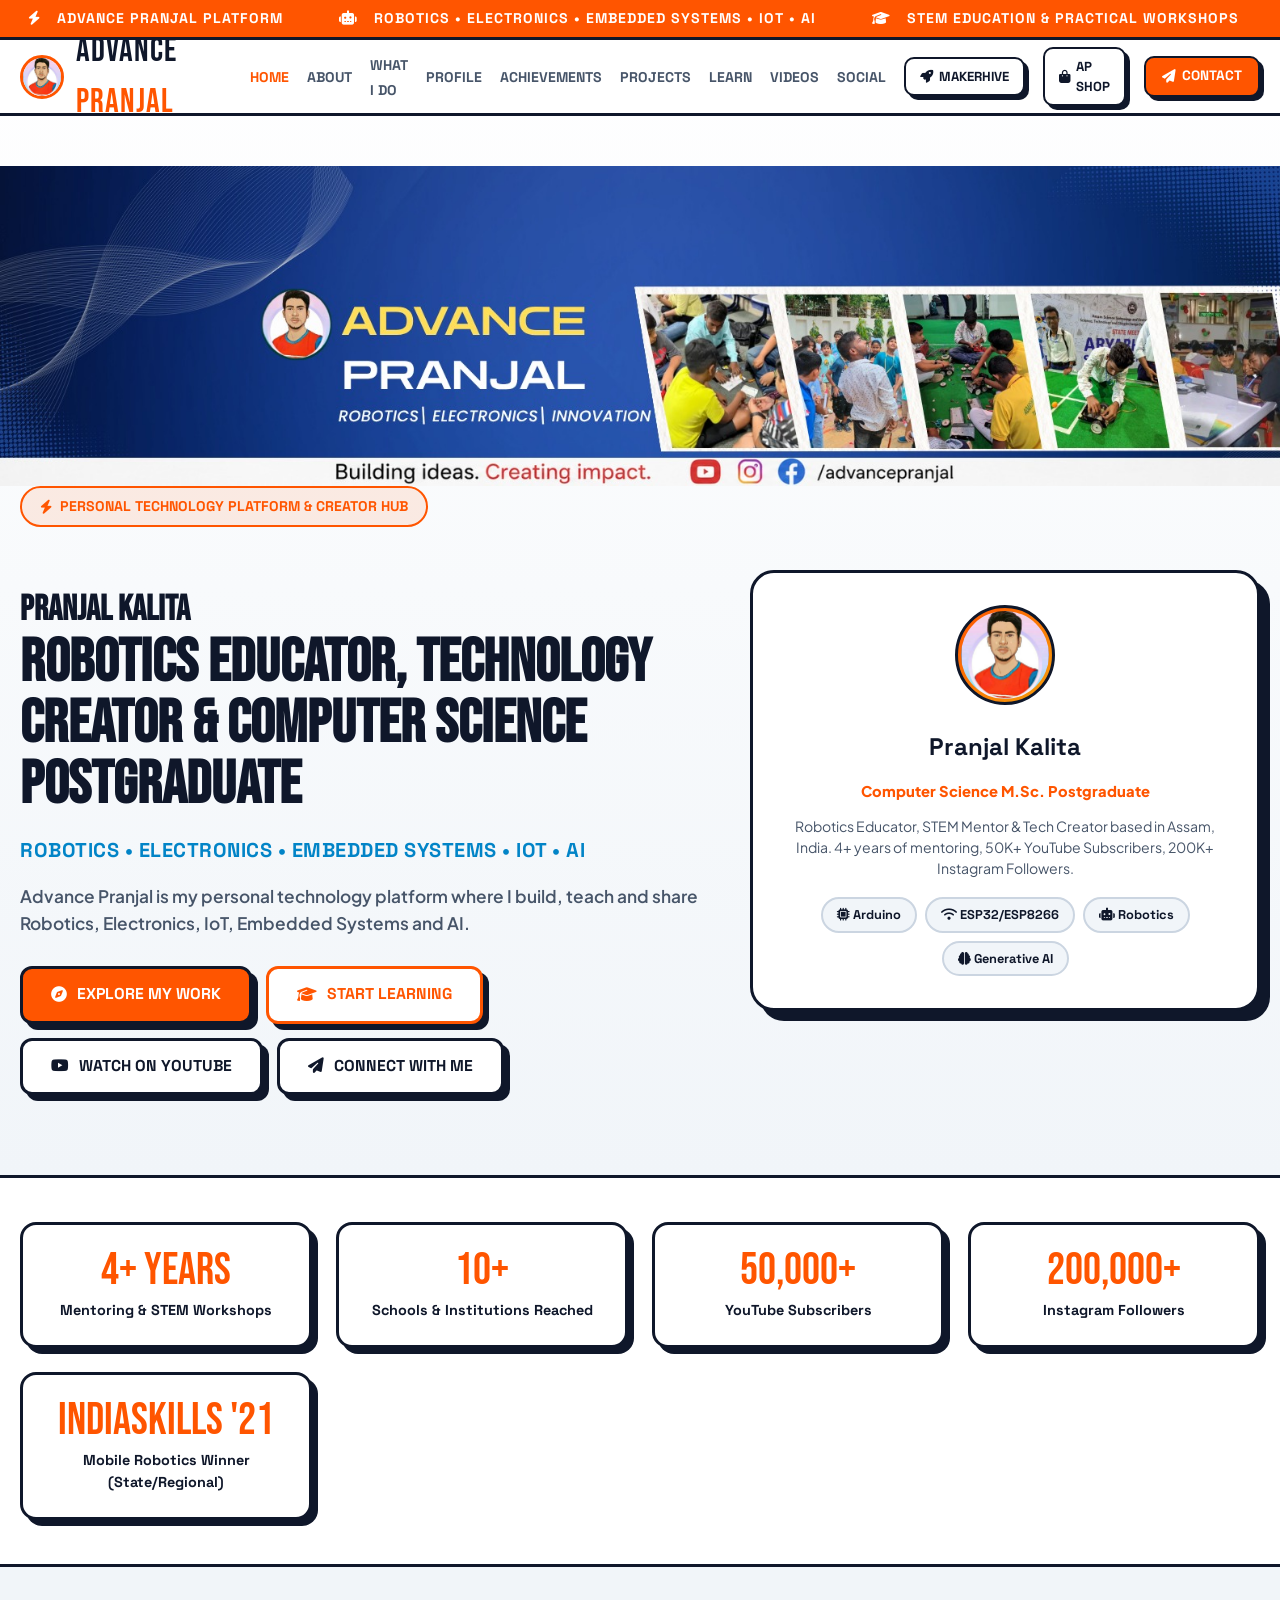
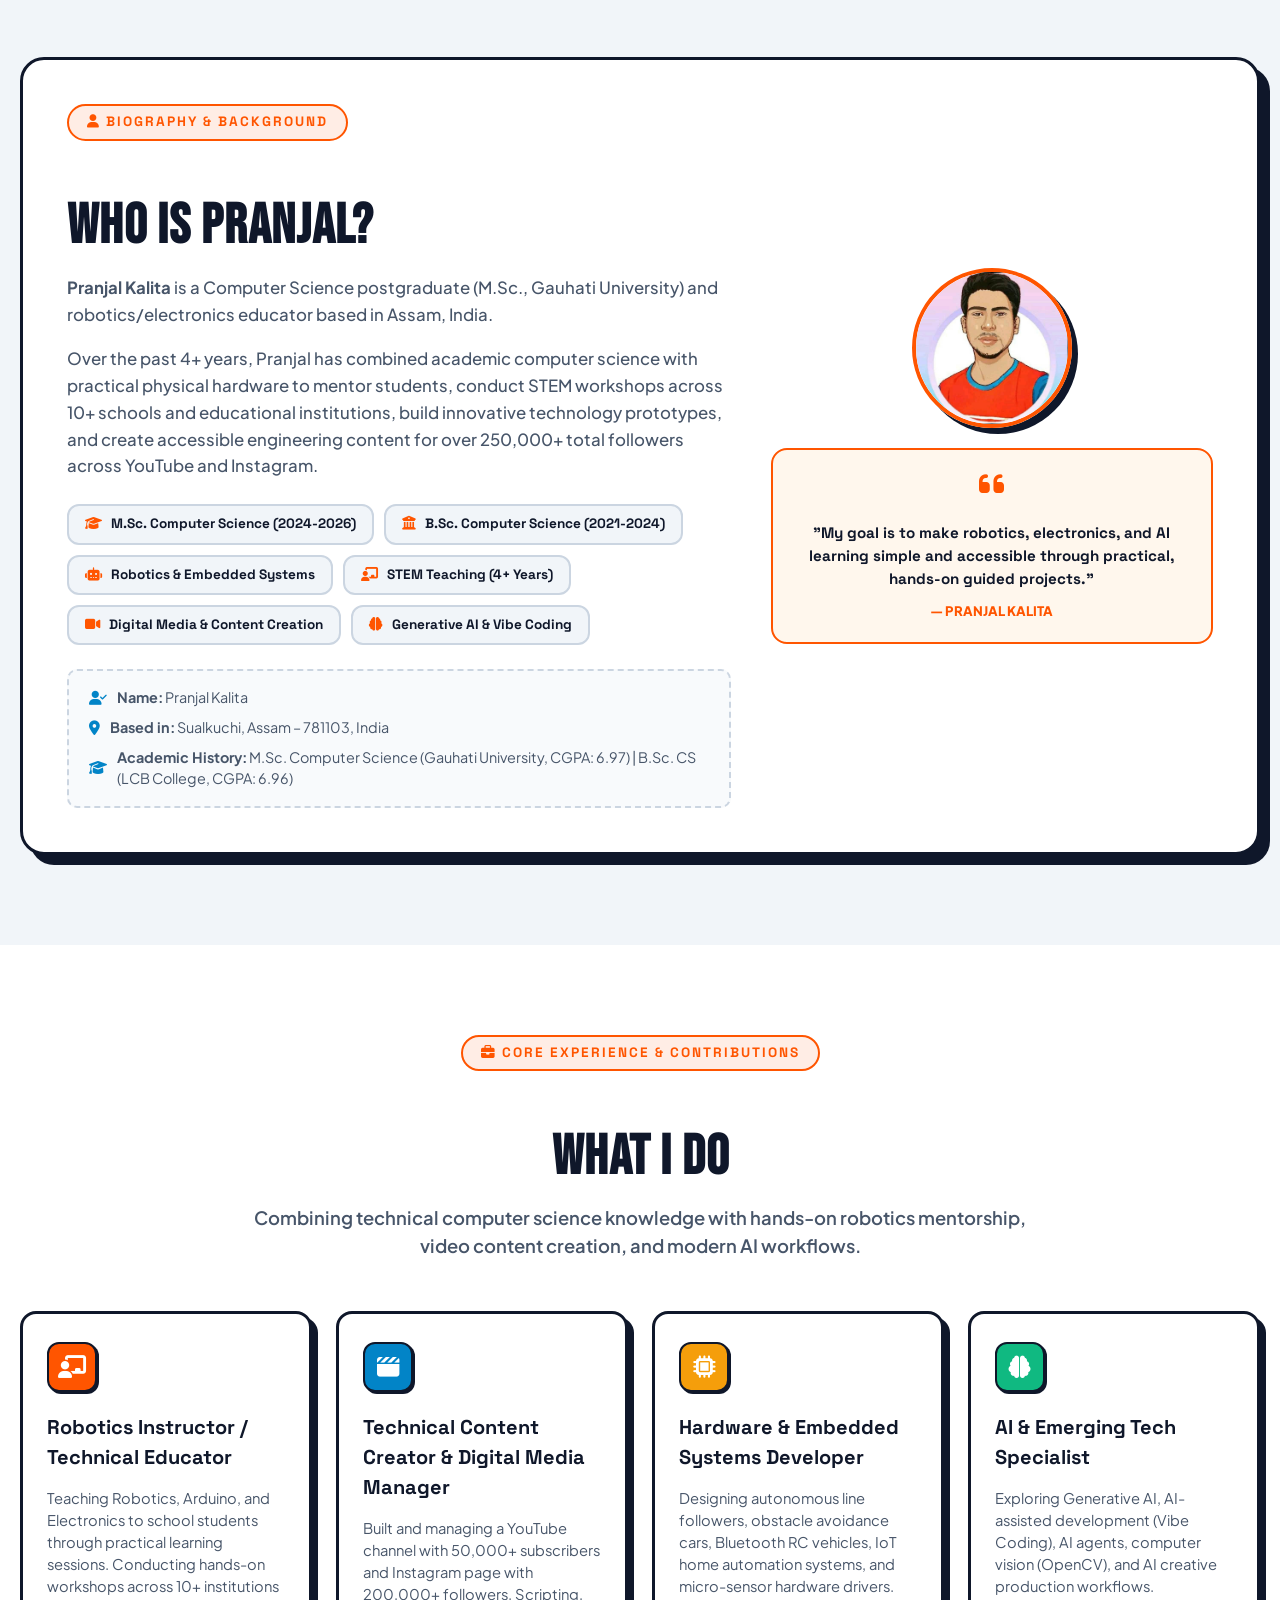
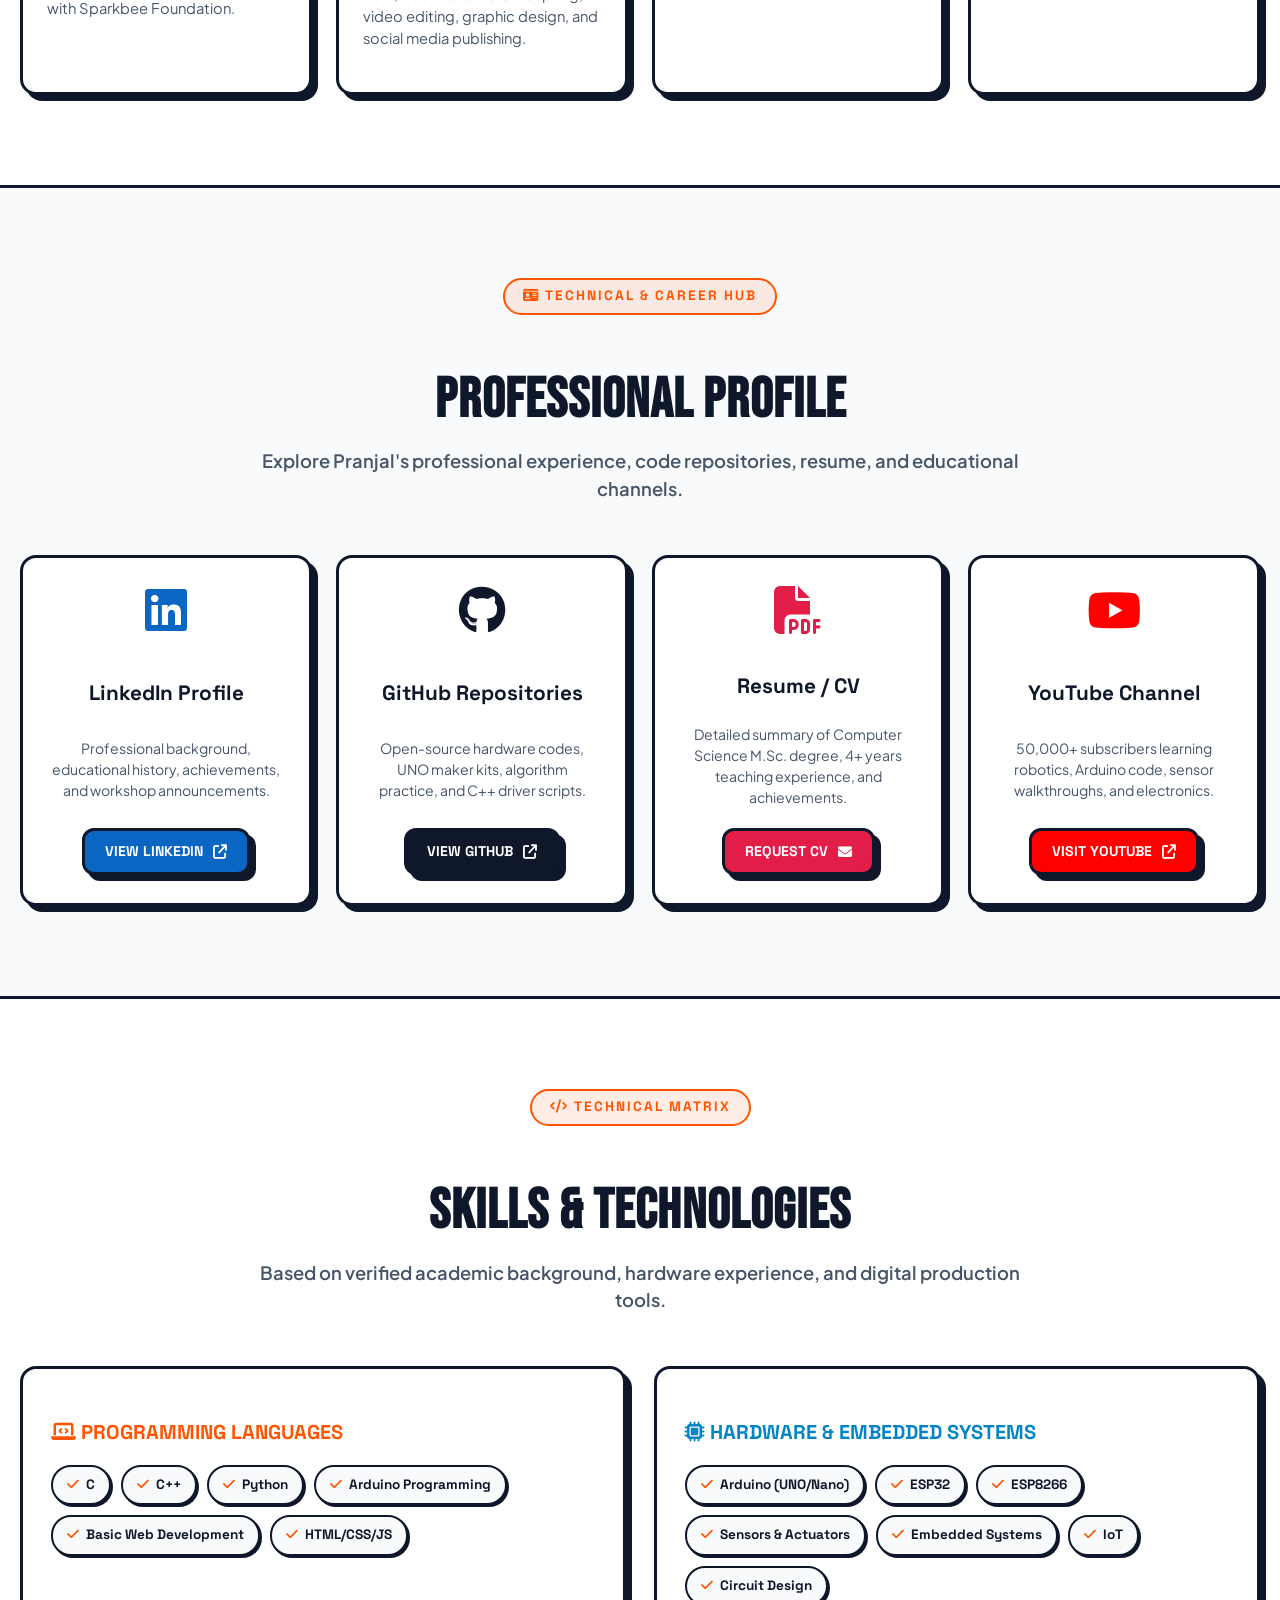
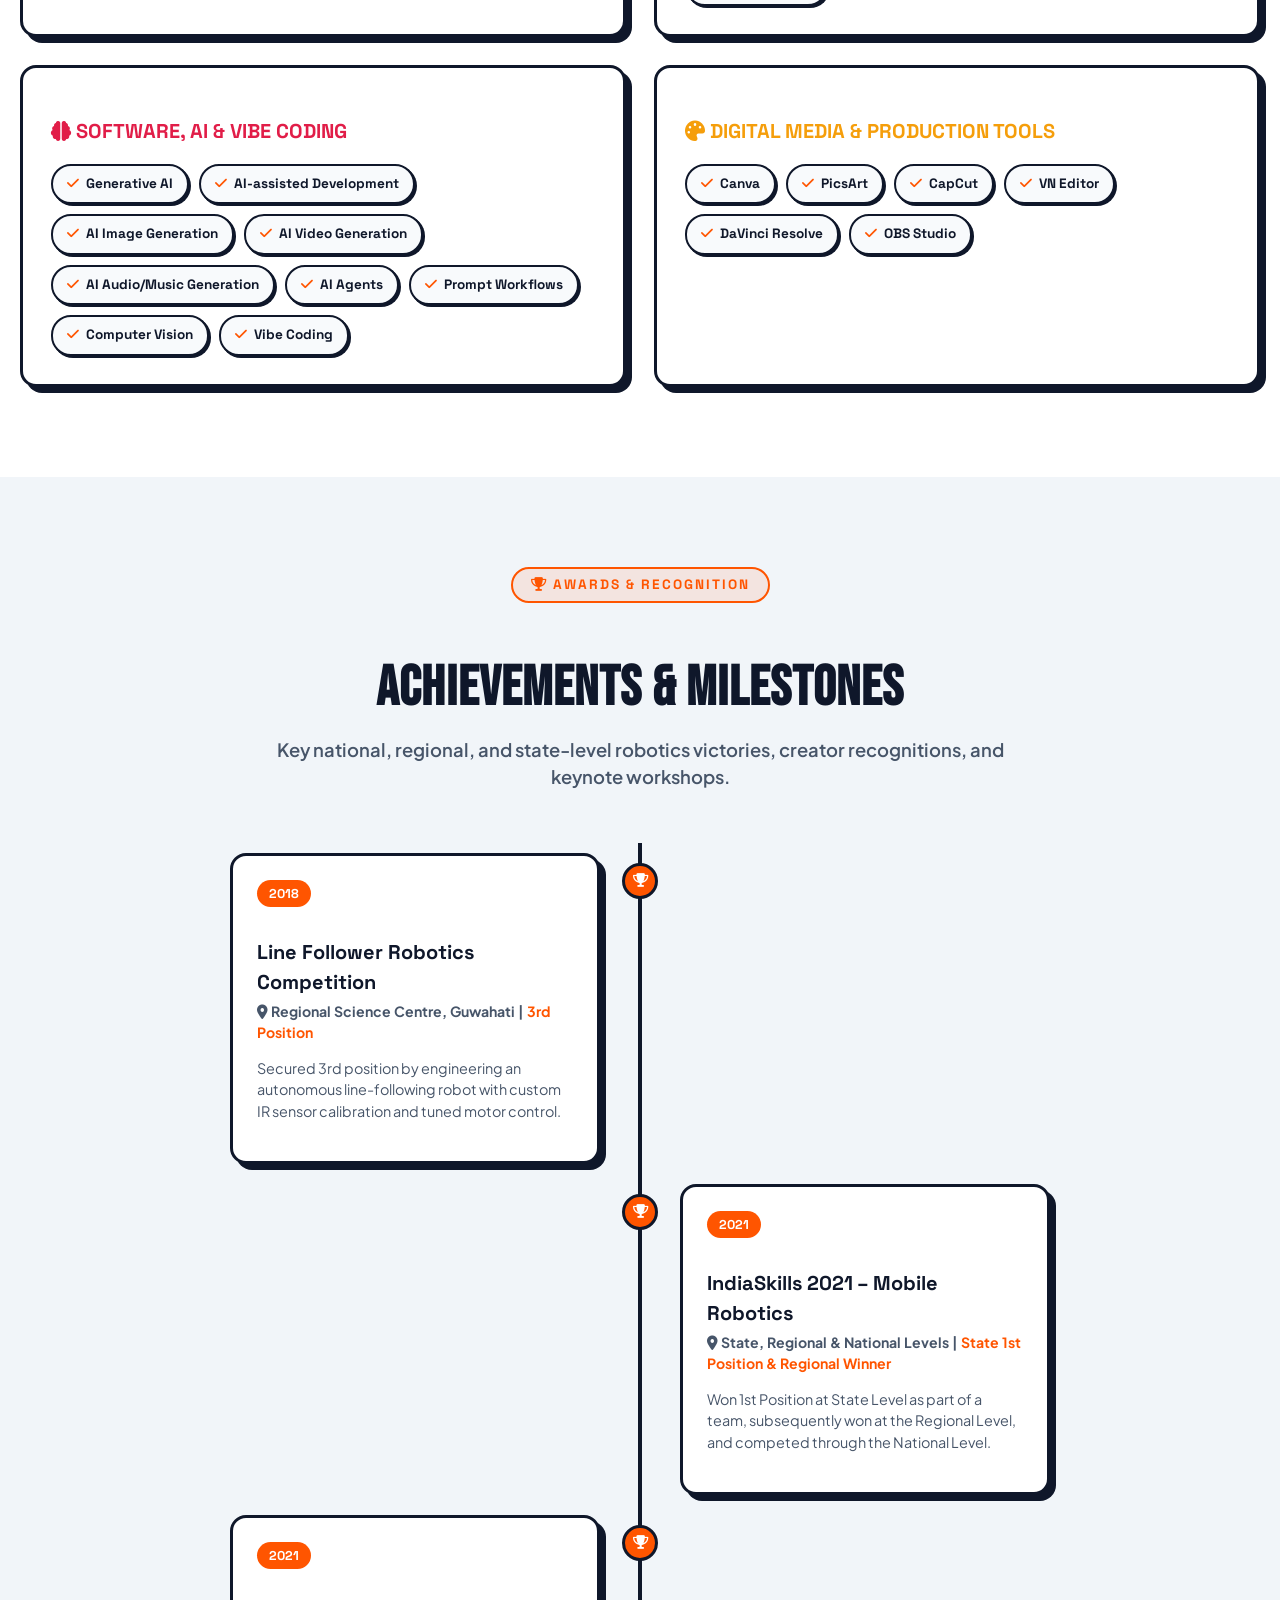
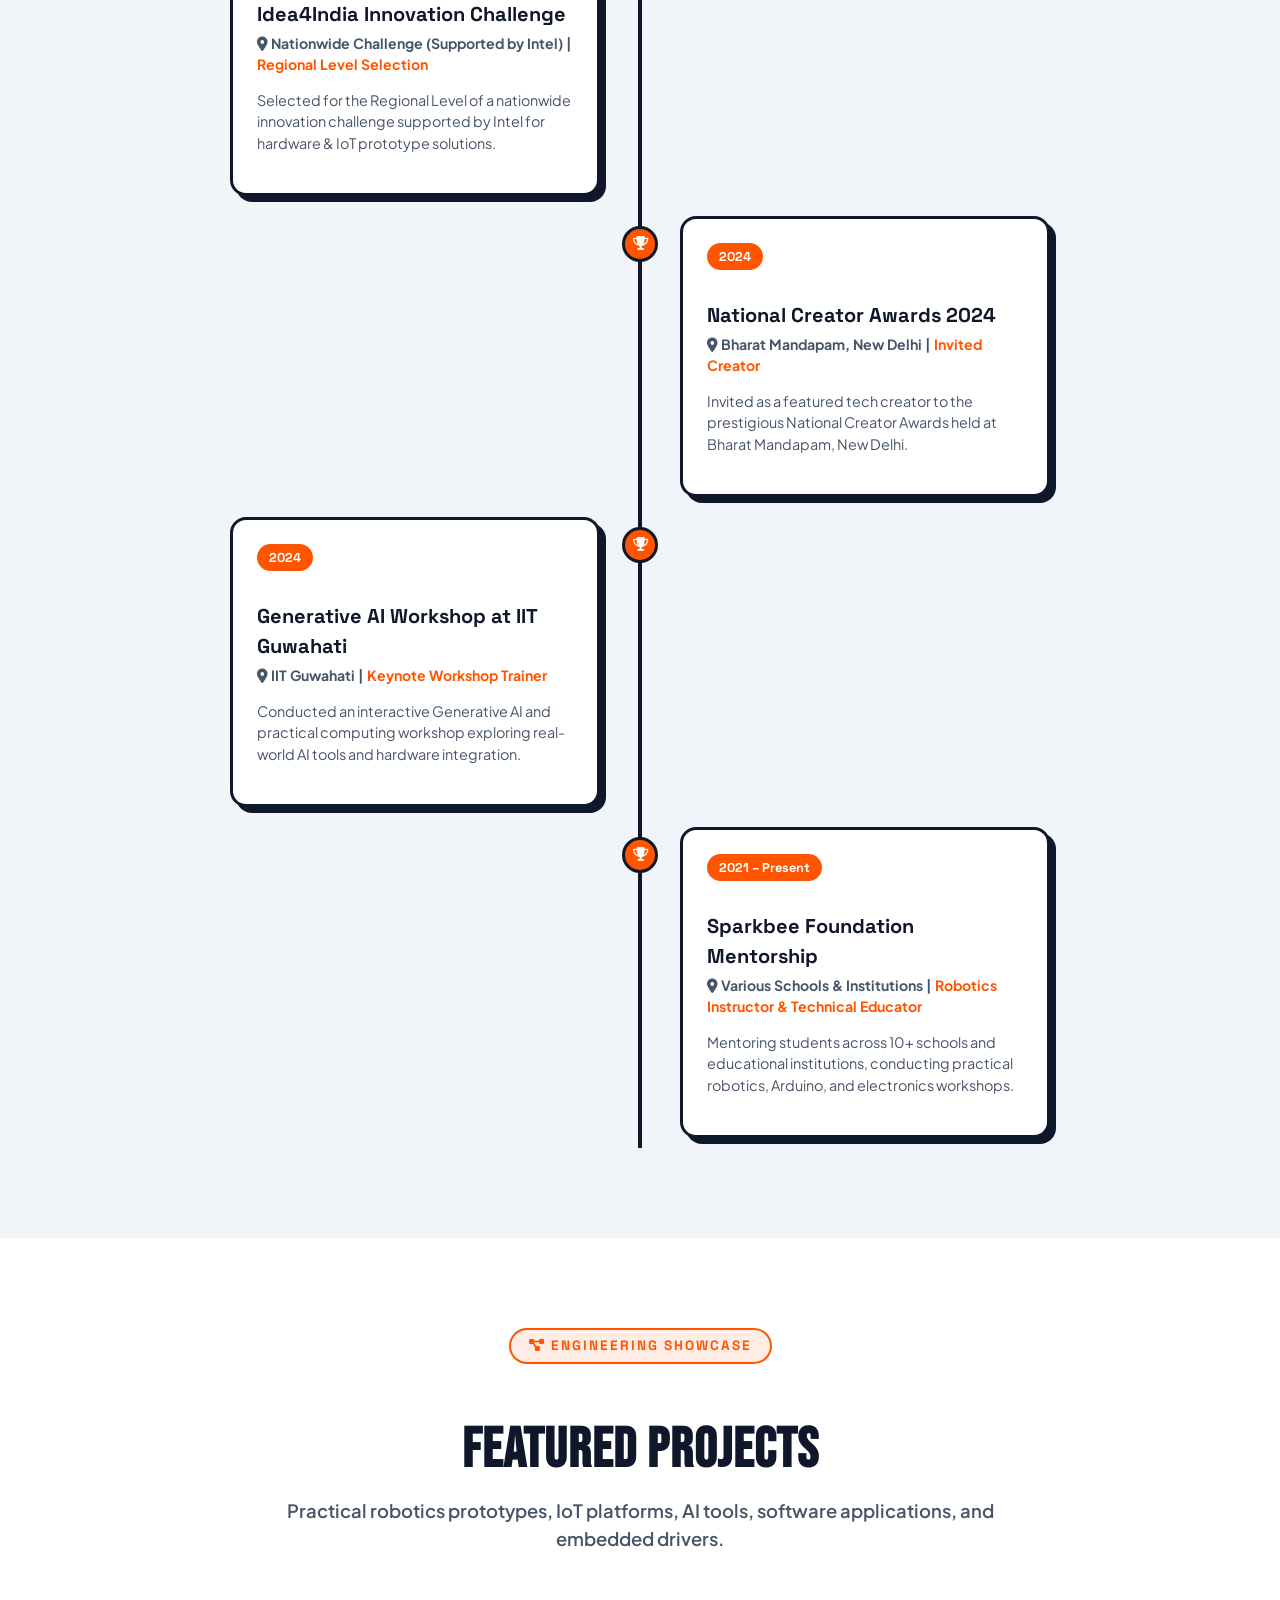
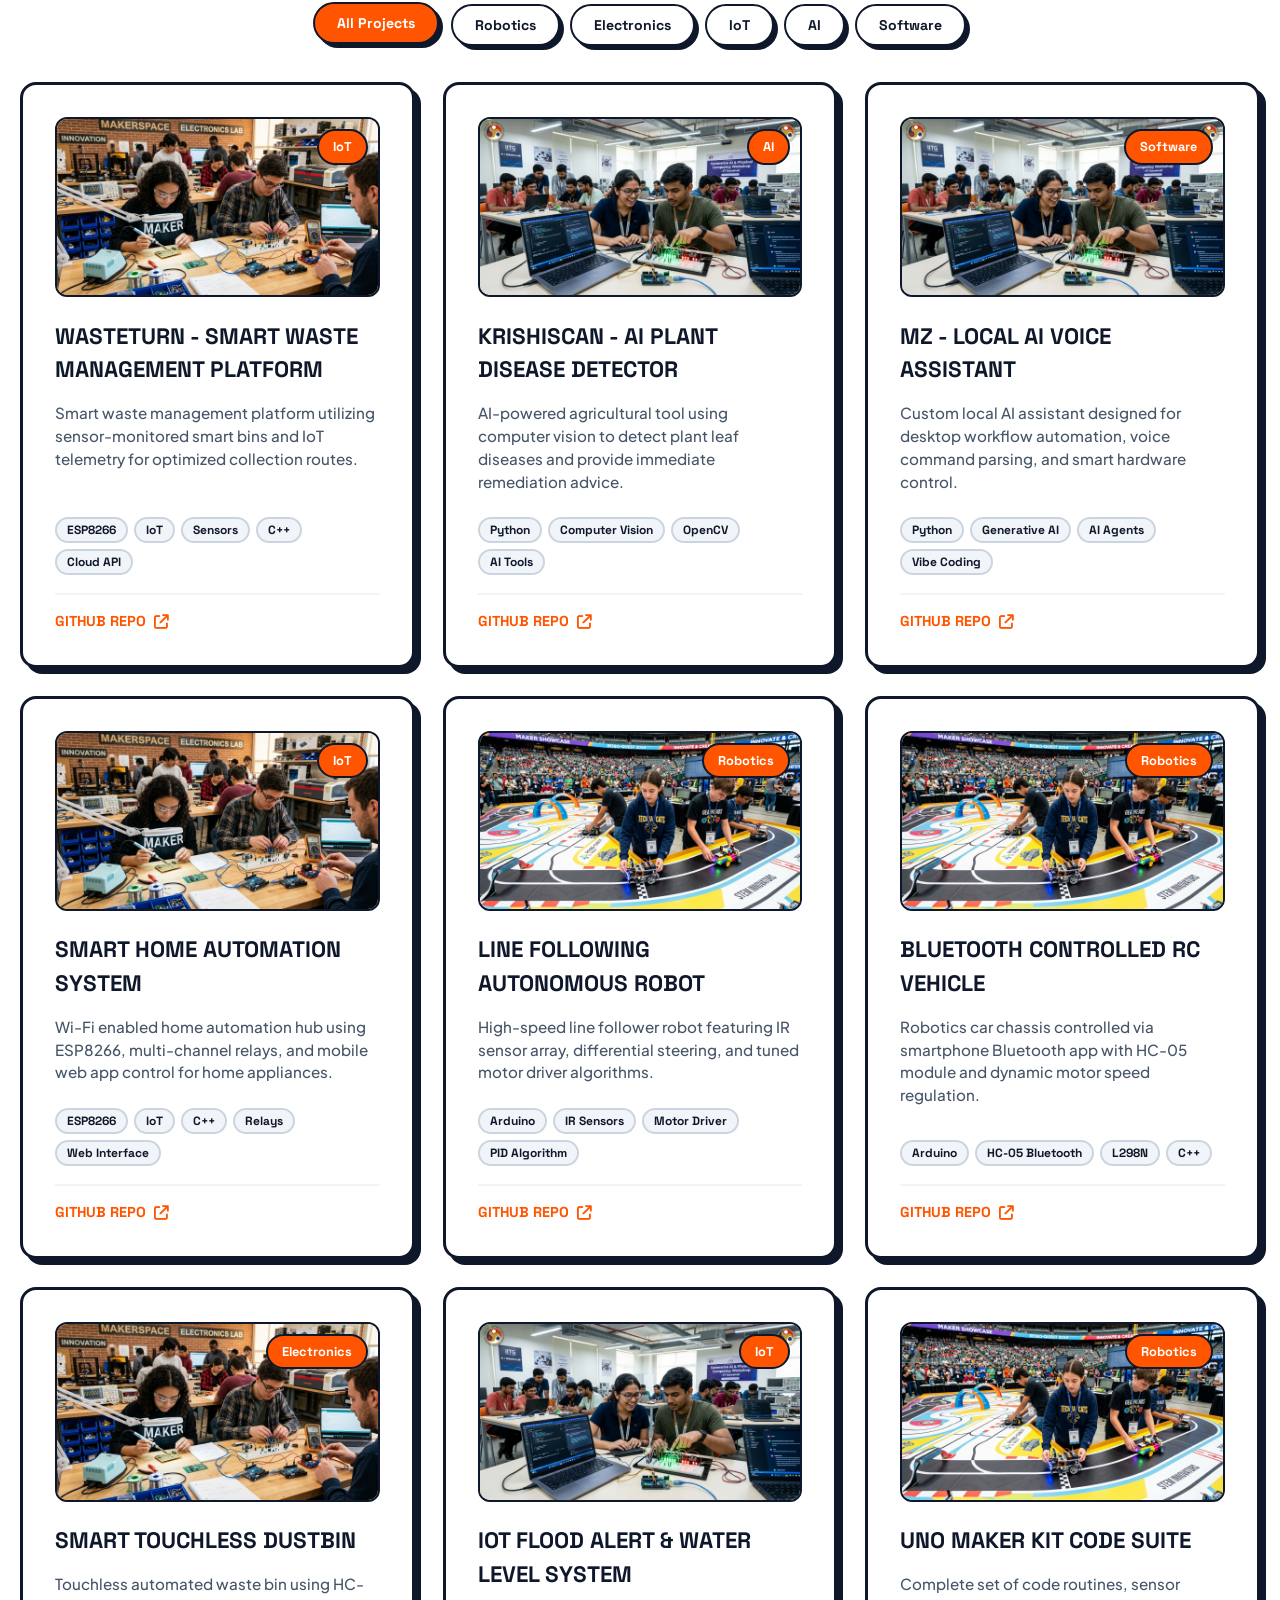
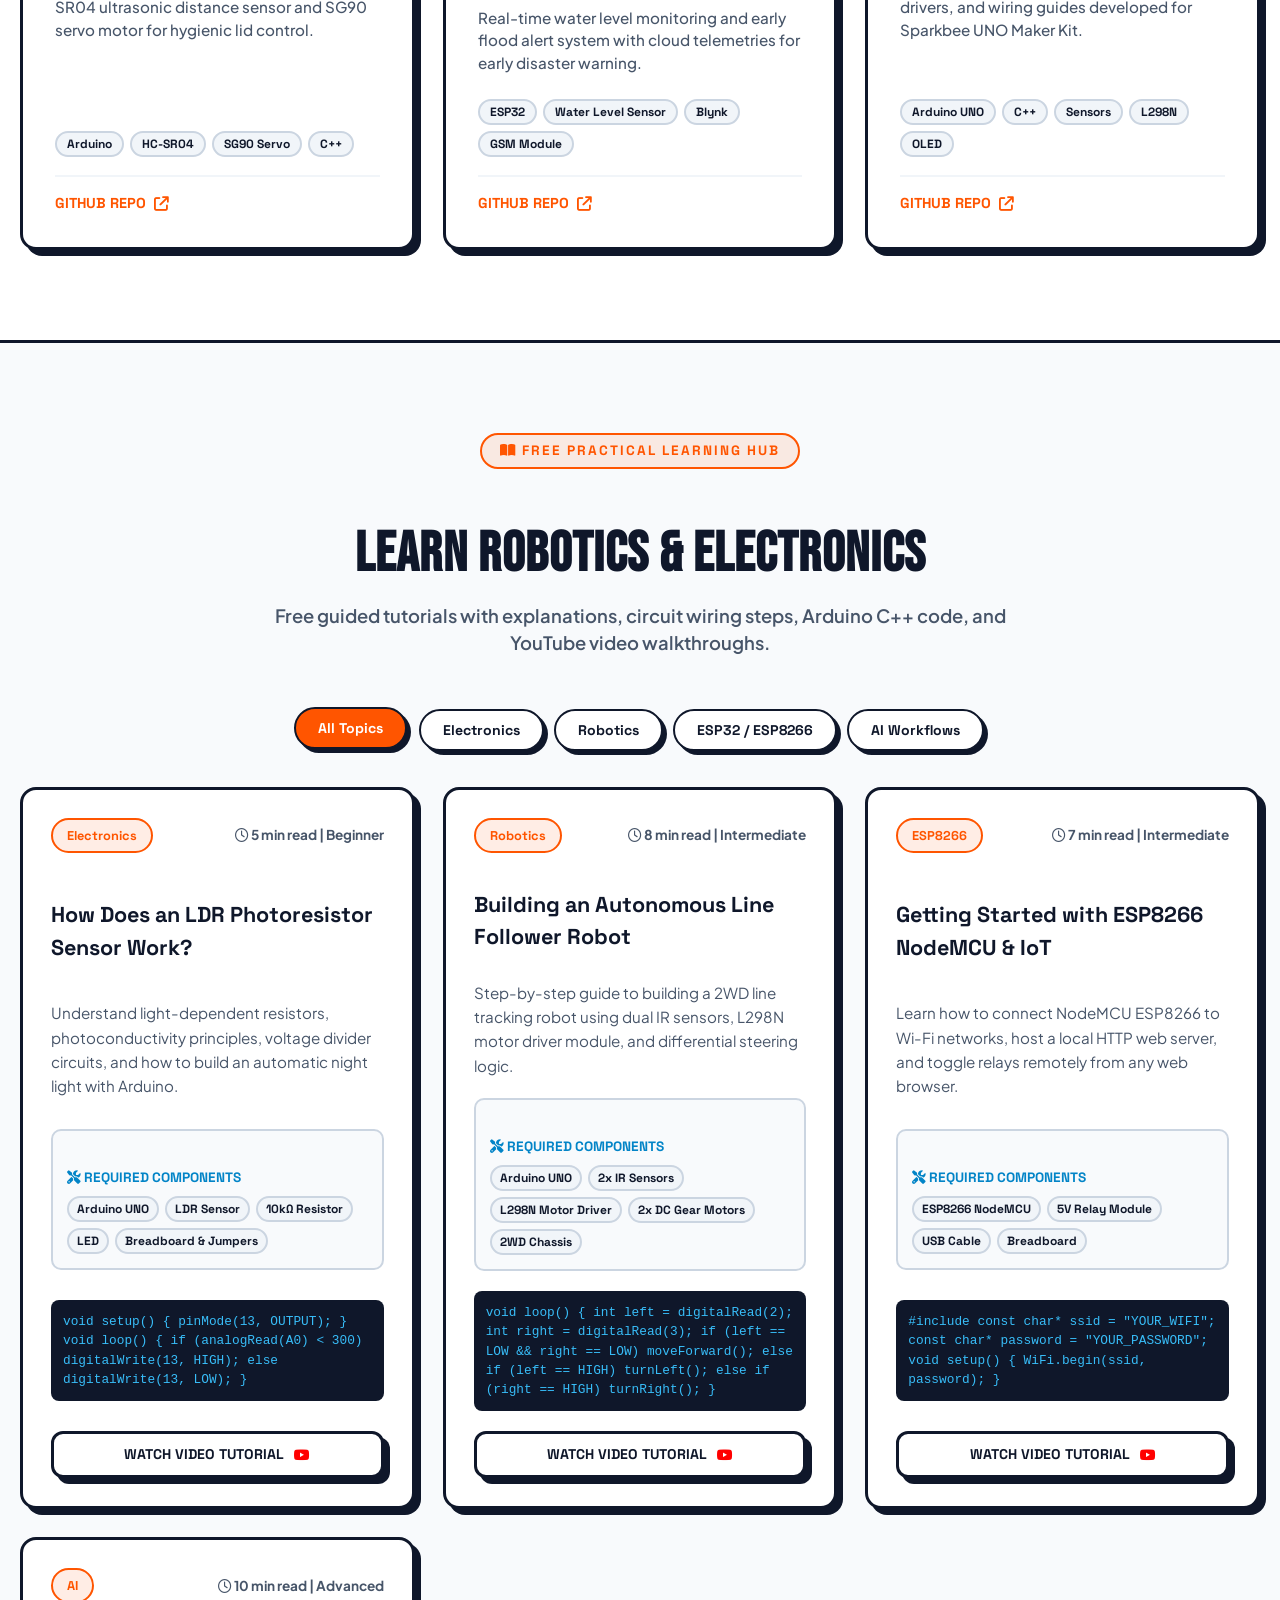
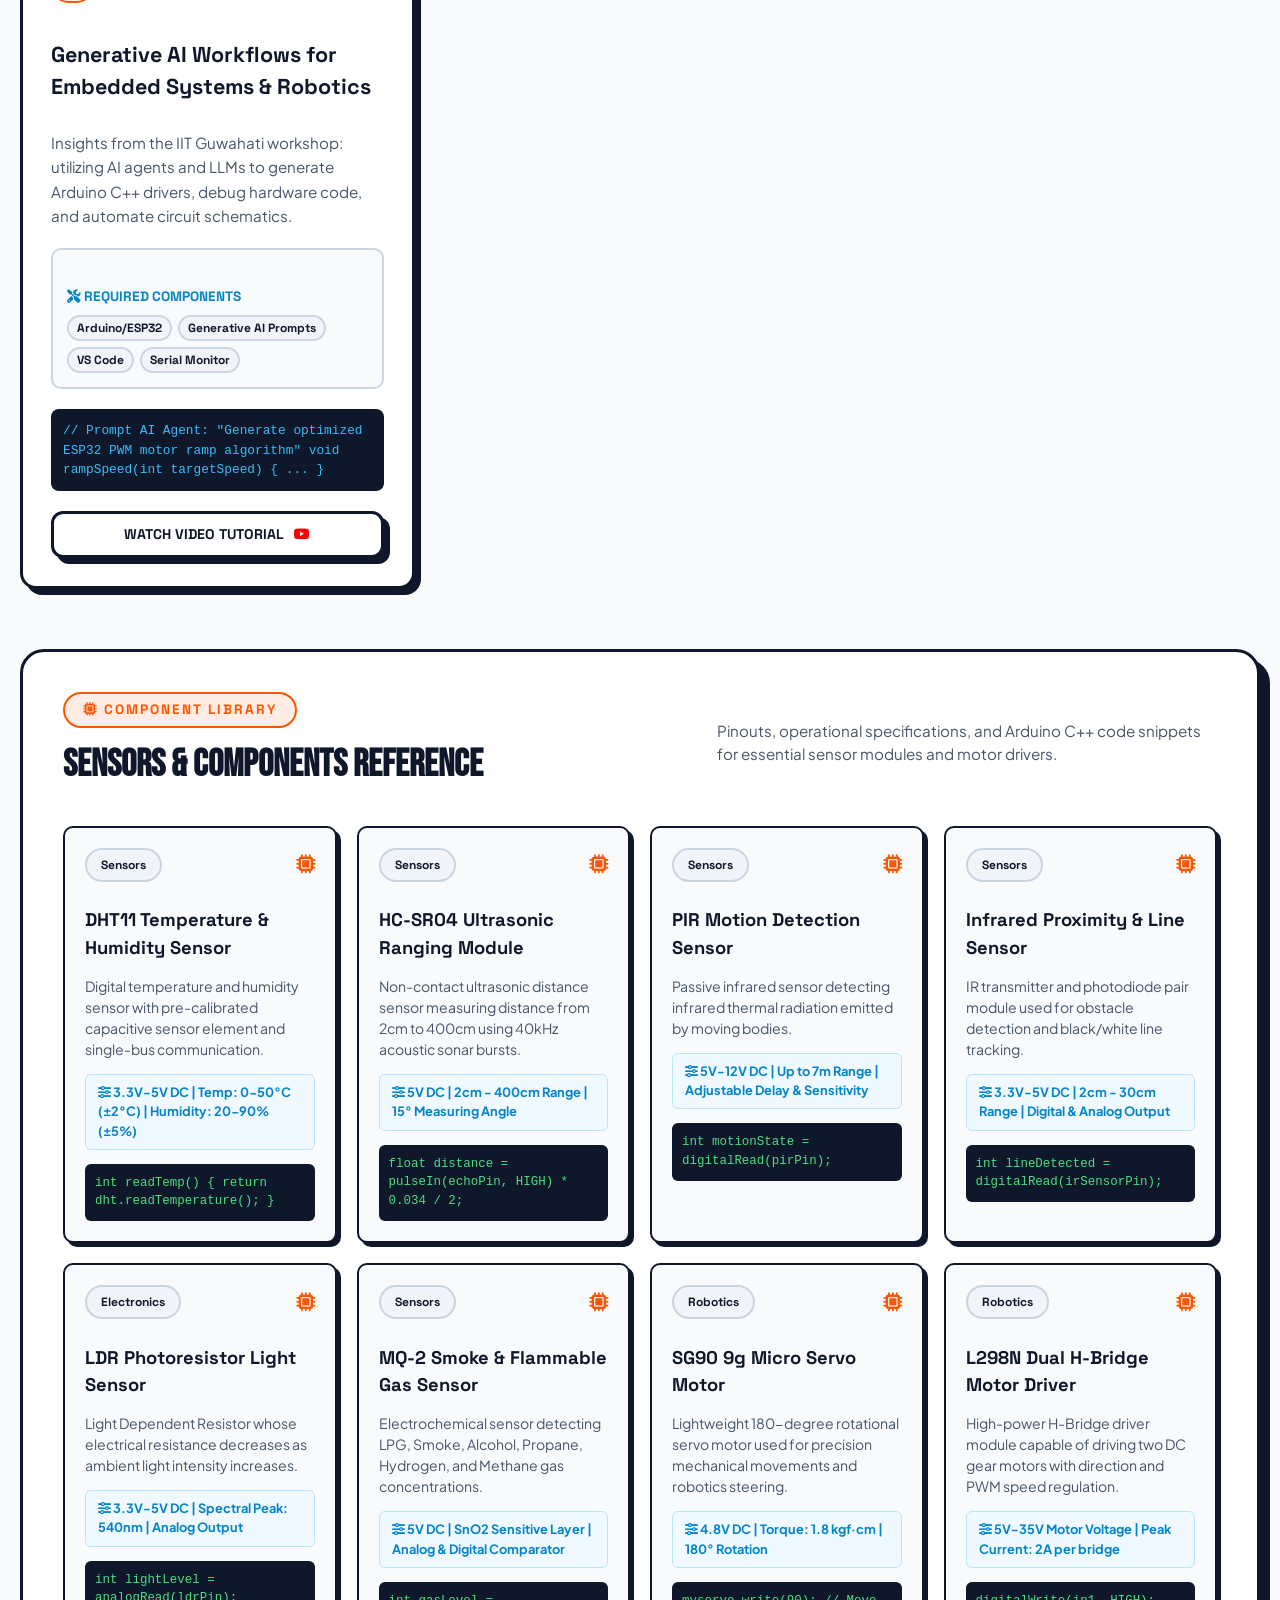
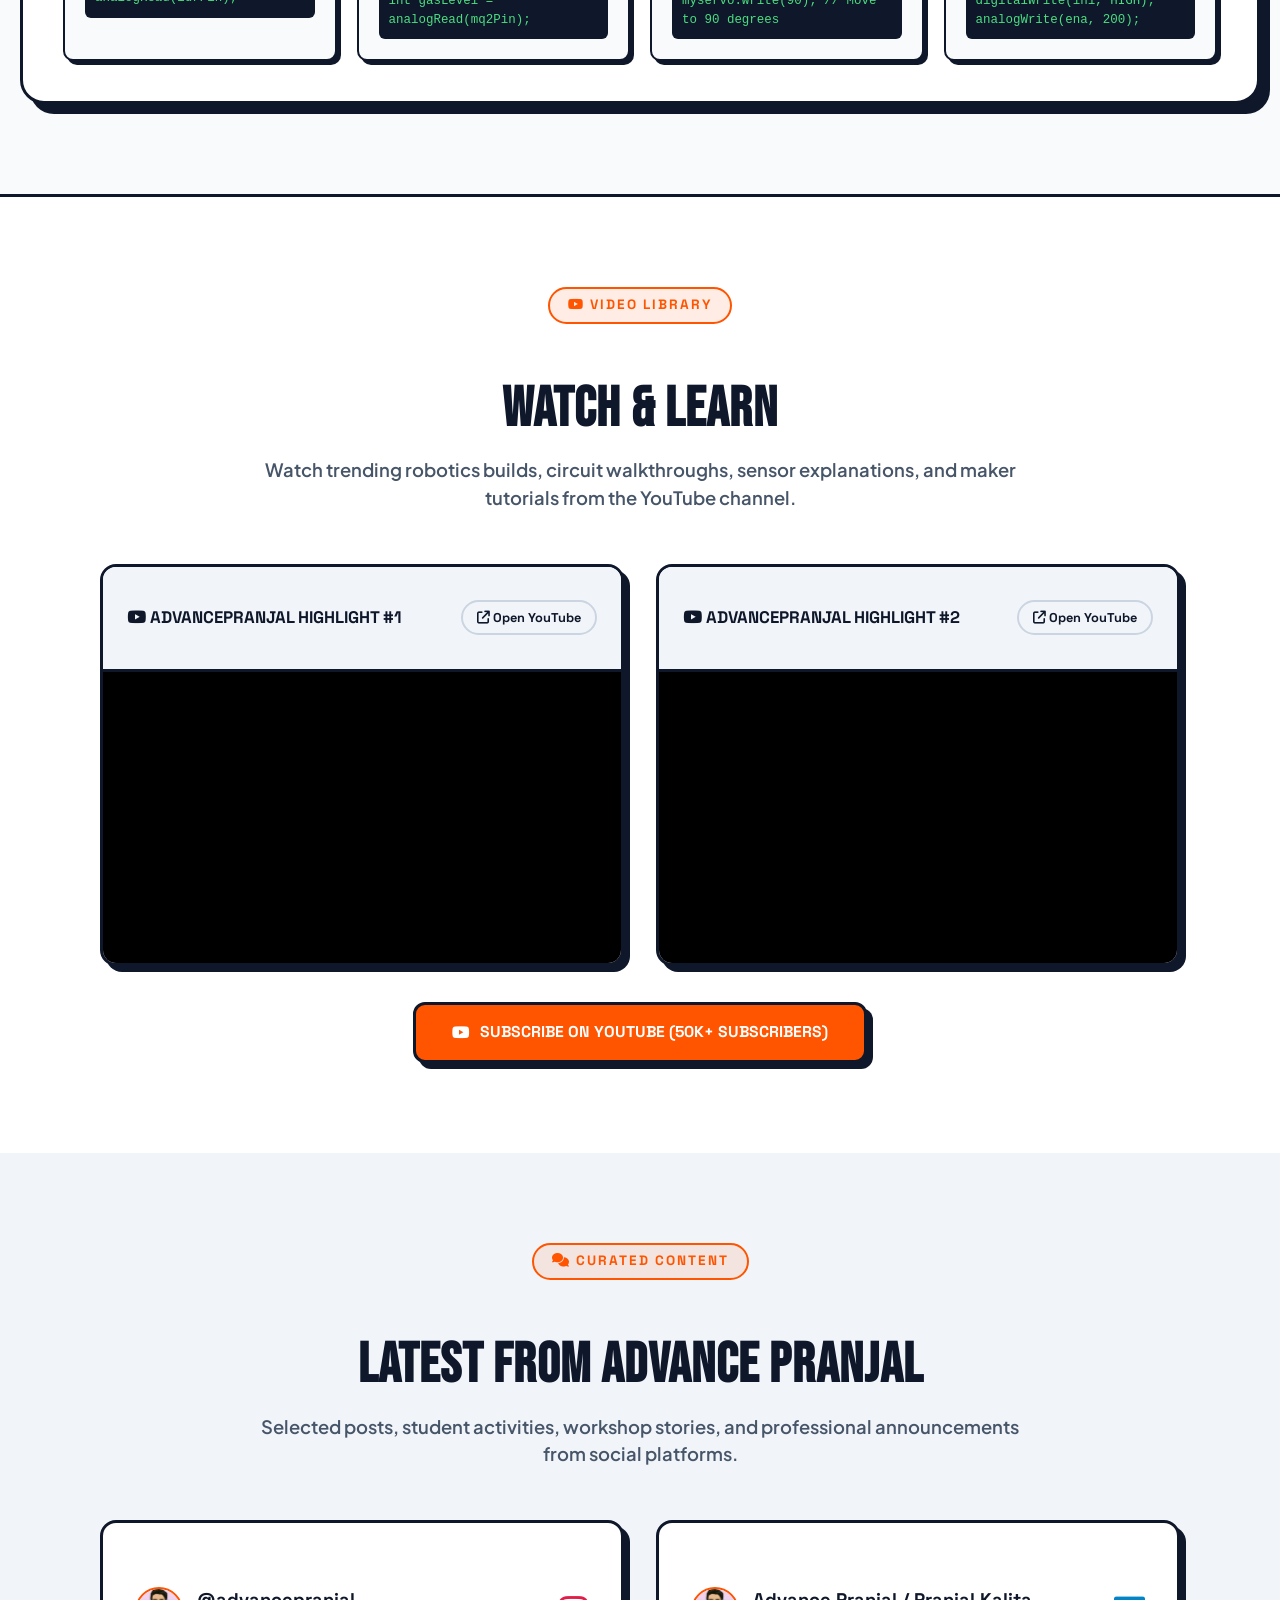
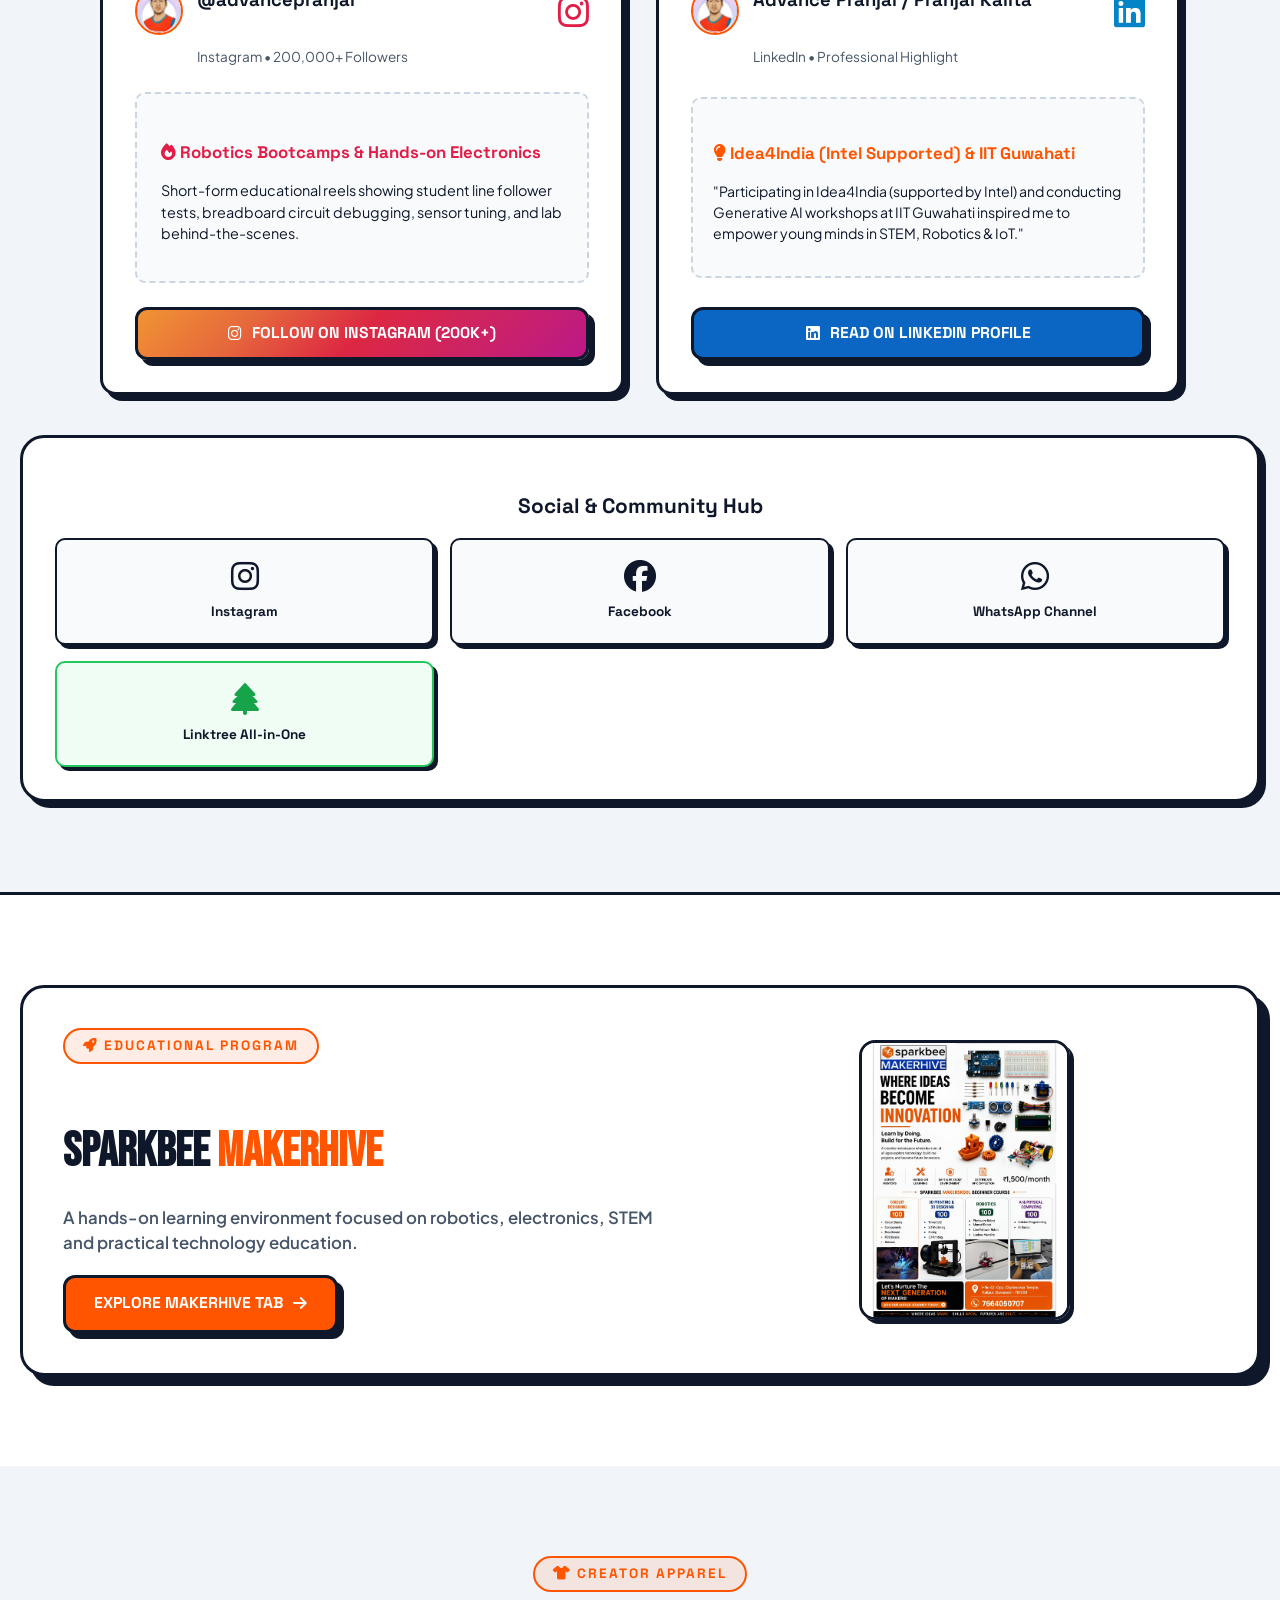
==== commit b5a73643: "Refactor Advance Pranjal Platform to match exact 9-point personal brand structure" ====
--- a/index.html
+++ b/index.html
@@ -3,11 +3,11 @@
 <head>
   <meta charset="UTF-8">
   <meta name="viewport" content="width=device-width, initial-scale=1.0">
-  <meta name="description" content="Advance Pranjal is the personal technology platform of Pranjal Kalita, featuring robotics, electronics, Arduino, embedded systems, IoT, AI projects, STEM education, tutorials and tech content.">
-  <meta name="keywords" content="Advance Pranjal, Pranjal Kalita, Robotics Assam, Arduino Projects, Robotics Projects, Electronics Tutorials, IoT Projects, STEM Education, Embedded Systems, AI Projects">
-  <meta name="author" content="Advance Pranjal - Pranjal Kalita">
-
-  <title>Advance Pranjal | Robotics, Electronics, AI & STEM Education</title>
+  <meta name="description" content="Pranjal Kalita (Advance Pranjal) — Robotics Educator, Technology Creator & Computer Science Postgraduate based in Assam, India. Personal platform for Robotics, Electronics, IoT, Embedded Systems & AI.">
+  <meta name="keywords" content="Pranjal Kalita, Advance Pranjal, Robotics Educator, Technology Creator, Computer Science Postgraduate, Assam, Arduino, ESP32, IoT, STEM Education, Embedded Systems, AI">
+  <meta name="author" content="Pranjal Kalita - Advance Pranjal">
+
+  <title>Pranjal Kalita — Robotics Educator, Technology Creator & Computer Science Postgraduate | Advance Pranjal</title>
 
   <!-- Favicon -->
   <link rel="icon" type="image/jpeg" href="assets/ap_logo.jpg">
@@ -30,12 +30,12 @@
   <!-- Announcement Ticker Bar -->
   <div class="ticker-bar">
     <div class="ticker-track">
-      <div class="ticker-item"><i class="fa-solid fa-bolt"></i> ADVANCE PRANJAL LABS</div>
-      <div class="ticker-item"><i class="fa-solid fa-robot"></i> ROBOTICS • ELECTRONICS • AI</div>
-      <div class="ticker-item"><i class="fa-solid fa-graduation-cap"></i> STEM EDUCATION & MENTORSHIP</div>
-      <div class="ticker-item"><i class="fa-solid fa-fire"></i> WATCH NEW TUTORIALS ON YOUTUBE</div>
-      <div class="ticker-item"><i class="fa-solid fa-bolt"></i> ADVANCE PRANJAL LABS</div>
-      <div class="ticker-item"><i class="fa-solid fa-robot"></i> ROBOTICS • ELECTRONICS • AI</div>
+      <div class="ticker-item"><i class="fa-solid fa-bolt"></i> ADVANCE PRANJAL PLATFORM</div>
+      <div class="ticker-item"><i class="fa-solid fa-robot"></i> ROBOTICS • ELECTRONICS • EMBEDDED SYSTEMS • IoT • AI</div>
+      <div class="ticker-item"><i class="fa-solid fa-graduation-cap"></i> STEM EDUCATION & PRACTICAL WORKSHOPS</div>
+      <div class="ticker-item"><i class="fa-solid fa-fire"></i> 50K+ SUBSCRIBERS & 200K+ FOLLOWERS</div>
+      <div class="ticker-item"><i class="fa-solid fa-bolt"></i> ADVANCE PRANJAL PLATFORM</div>
+      <div class="ticker-item"><i class="fa-solid fa-robot"></i> ROBOTICS • ELECTRONICS • EMBEDDED SYSTEMS • IoT • AI</div>
     </div>
   </div>
 
@@ -52,29 +52,30 @@
         </div>
       </div>
     </div>
-    <div class="preloader-text">Loading AdvancePranjal...</div>
+    <div class="preloader-text">Loading Pranjal Kalita | Advance Pranjal...</div>
   </div>
 
-  <!-- Header / Navigation Bar -->
+  <!-- Navigation Bar -->
   <nav class="navbar">
     <div class="nav-container">
       <a href="#hero" class="brand-logo">
-        <img src="assets/ap_logo.jpg" alt="AdvancePranjal Logo">
+        <img src="assets/ap_logo.jpg" alt="Advance Pranjal Logo">
         <span class="brand-title">ADVANCE <span>PRANJAL</span></span>
       </a>
 
       <ul class="nav-links">
         <li><a href="#hero" class="active">Home</a></li>
         <li><a href="#about">About</a></li>
+        <li><a href="#what-i-do">What I Do</a></li>
+        <li><a href="#professional-profile">Profile</a></li>
         <li><a href="#achievements">Achievements</a></li>
         <li><a href="#projects">Projects</a></li>
         <li><a href="#learn">Learn</a></li>
         <li><a href="#featured">Videos</a></li>
         <li><a href="#social-feed">Social</a></li>
-        <li><a href="#connect">Connect</a></li>
-        <li><a href="makerhive.html" class="nav-btn-outline"><i class="fa-solid fa-rocket"></i> MakerHive</a></li>
+        <li><a href="#makerhive" class="nav-btn-outline"><i class="fa-solid fa-rocket"></i> MakerHive</a></li>
         <li><a href="#store" class="nav-btn-outline"><i class="fa-solid fa-bag-shopping"></i> AP Shop</a></li>
-        <li><a href="#support" class="nav-btn"><i class="fa-solid fa-bolt"></i> Support</a></li>
+        <li><a href="#contact" class="nav-btn"><i class="fa-solid fa-paper-plane"></i> Contact</a></li>
       </ul>
 
       <div class="mobile-toggle">
@@ -83,7 +84,7 @@
     </div>
   </nav>
 
-  <!-- Section 1: Hero Section -->
+  <!-- 1. HERO SECTION -->
   <header id="hero" class="hero">
     <div class="hero-bg">
       <img src="assets/official_ap_banner.jpeg" alt="Official Advance Pranjal Channel Banner">
@@ -95,10 +96,13 @@
         <div class="hero-badge">
           <i class="fa-solid fa-bolt"></i> Personal Technology Platform & Creator Hub
         </div>
-        <h1 class="hero-title">Building, Teaching & Exploring <span>Technology</span></h1>
+        <h1 class="hero-title" style="font-size: 3.8rem; line-height: 1;">
+          <span style="color: var(--border-dark); font-size: 2.2rem; display: block; margin-bottom: 6px;">Pranjal Kalita</span>
+          Robotics Educator, Technology Creator & Computer Science Postgraduate
+        </h1>
         <p class="hero-subtitle">Robotics • Electronics • Embedded Systems • IoT • AI</p>
-        <p style="color: var(--text-muted); font-size: 1.05rem; margin-bottom: 32px; font-weight: 500;">
-          Advance Pranjal is a technology-focused personal brand by <strong>Pranjal Kalita</strong>, focused on robotics, electronics, STEM education, embedded systems, AI and practical technology learning.
+        <p style="color: var(--text-muted); font-size: 1.08rem; margin-bottom: 28px; font-weight: 600; line-height: 1.6;">
+          Advance Pranjal is my personal technology platform where I build, teach and share Robotics, Electronics, IoT, Embedded Systems and AI.
         </p>
         
         <div class="hero-actions">
@@ -111,7 +115,7 @@
           <a href="https://www.youtube.com/@AdvancePranjal" target="_blank" rel="noopener" class="btn-secondary">
             <i class="fa-brands fa-youtube"></i> Watch on YouTube
           </a>
-          <a href="#connect" class="btn-secondary">
+          <a href="#contact" class="btn-secondary">
             <i class="fa-solid fa-paper-plane"></i> Connect With Me
           </a>
         </div>
@@ -119,12 +123,12 @@
 
       <div class="hero-card-preview">
         <div class="hero-avatar-wrapper">
-          <img src="assets/ap_logo.jpg" alt="Advance Pranjal Profile">
+          <img src="assets/ap_logo.jpg" alt="Pranjal Kalita Profile">
         </div>
         <h3 style="font-family: var(--font-heading); font-size: 1.5rem; margin-bottom: 4px; color: var(--border-dark);">Pranjal Kalita</h3>
-        <p style="color: var(--accent-orange); font-size: 0.95rem; font-weight: 700; margin-bottom: 10px;">Robotics & Electronics Creator</p>
-        <p style="color: var(--text-muted); font-size: 0.88rem; margin-bottom: 18px; line-height: 1.5;">
-          Computer Science Postgraduate • STEM Mentor • Embedded Systems & AI Technology Creator based in Assam, India.
+        <p style="color: var(--accent-orange); font-size: 0.92rem; font-weight: 800; margin-bottom: 10px;">Computer Science M.Sc. Postgraduate</p>
+        <p style="color: var(--text-muted); font-size: 0.88rem; margin-bottom: 16px; line-height: 1.5;">
+          Robotics Educator, STEM Mentor & Tech Creator based in Assam, India. 4+ years of mentoring, 50K+ YouTube Subscribers, 200K+ Instagram Followers.
         </p>
         
         <div class="tech-tags">
@@ -137,8 +141,8 @@
     </div>
   </header>
 
-  <!-- Section 2: Quick Stats Section -->
-  <section class="section" style="padding: 50px 0; background: #ffffff; border-bottom: 3px solid var(--border-dark);">
+  <!-- QUICK STATS BAR -->
+  <section class="section" style="padding: 44px 0; background: #ffffff; border-bottom: 3px solid var(--border-dark);">
     <div class="container">
       <div id="statsGrid" class="stats-grid">
         <!-- Rendered dynamically from config.js -->
@@ -146,41 +150,41 @@
     </div>
   </section>
 
-  <!-- Section 3: Who is Advance Pranjal? (About Section) -->
+  <!-- 2. ABOUT PRANJAL SECTION -->
   <section id="about" class="section" style="background: #f1f5f9;">
     <div class="container">
       <div class="about-card-wrapper">
         <div class="about-text-col">
-          <span class="section-tag"><i class="fa-solid fa-user"></i> Personal Brand & Educator</span>
-          <h2 class="section-title" style="text-align: left; margin-bottom: 20px;">Who is Advance Pranjal?</h2>
+          <span class="section-tag"><i class="fa-solid fa-user"></i> Biography & Background</span>
+          <h2 class="section-title" style="text-align: left; margin-bottom: 20px;">Who is Pranjal?</h2>
           <p class="about-paragraph">
-            <strong>Advance Pranjal</strong> is the personal technology platform and brand of <strong>Pranjal Kalita</strong>, a Computer Science postgraduate (M.Sc. Gauhati University) and robotics educator from Assam, India.
+            <strong>Pranjal Kalita</strong> is a Computer Science postgraduate (M.Sc., Gauhati University) and robotics/electronics educator based in Assam, India.
           </p>
           <p class="about-paragraph">
-            Driven by a deep passion for hardware experimentation and hands-on learning, Pranjal combines computer science fundamentals with physical electronics to demystify complex engineering concepts for students, beginners, and fellow makers across the globe.
+            Over the past 4+ years, Pranjal has combined academic computer science with practical physical hardware to mentor students, conduct STEM workshops across 10+ schools and educational institutions, build innovative technology prototypes, and create accessible engineering content for over 250,000+ total followers across YouTube and Instagram.
           </p>
 
           <div class="about-journey-grid">
-            <div class="journey-badge"><i class="fa-solid fa-laptop-code"></i> Computer Science</div>
-            <div class="journey-badge"><i class="fa-solid fa-robot"></i> Robotics & STEM</div>
-            <div class="journey-badge"><i class="fa-solid fa-microchip"></i> Electronics & IoT</div>
-            <div class="journey-badge"><i class="fa-solid fa-chalkboard-user"></i> Practical Teaching</div>
-            <div class="journey-badge"><i class="fa-solid fa-video"></i> Tech Content Creation</div>
-            <div class="journey-badge"><i class="fa-solid fa-brain"></i> Generative AI</div>
+            <div class="journey-badge"><i class="fa-solid fa-graduation-cap"></i> M.Sc. Computer Science (2024-2026)</div>
+            <div class="journey-badge"><i class="fa-solid fa-university"></i> B.Sc. Computer Science (2021-2024)</div>
+            <div class="journey-badge"><i class="fa-solid fa-robot"></i> Robotics & Embedded Systems</div>
+            <div class="journey-badge"><i class="fa-solid fa-chalkboard-user"></i> STEM Teaching (4+ Years)</div>
+            <div class="journey-badge"><i class="fa-solid fa-video"></i> Digital Media & Content Creation</div>
+            <div class="journey-badge"><i class="fa-solid fa-brain"></i> Generative AI & Vibe Coding</div>
           </div>
 
           <div class="public-info-box">
             <div class="info-item"><i class="fa-solid fa-user-check"></i> <span><strong>Name:</strong> Pranjal Kalita</span></div>
-            <div class="info-item"><i class="fa-solid fa-location-dot"></i> <span><strong>Based in:</strong> Assam, India</span></div>
-            <div class="info-item"><i class="fa-solid fa-graduation-cap"></i> <span><strong>Education:</strong> M.Sc. Computer Science (Gauhati University) | B.Sc. CS (L.C.B. College)</span></div>
+            <div class="info-item"><i class="fa-solid fa-location-dot"></i> <span><strong>Based in:</strong> Sualkuchi, Assam – 781103, India</span></div>
+            <div class="info-item"><i class="fa-solid fa-graduation-cap"></i> <span><strong>Academic History:</strong> M.Sc. Computer Science (Gauhati University, CGPA: 6.97) | B.Sc. CS (LCB College, CGPA: 6.96)</span></div>
           </div>
         </div>
 
         <div class="about-image-col">
-          <img src="assets/ap_logo.jpg" alt="Pranjal Kalita Avatar" class="about-avatar-img">
+          <img src="assets/ap_logo.jpg" alt="Pranjal Kalita Profile Picture" class="about-avatar-img">
           <div class="about-quote-card">
             <i class="fa-solid fa-quote-left quote-icon"></i>
-            <p>"My mission is to transform abstract electronics and code into tangible, exciting robotics projects that anyone can build."</p>
+            <p>"My goal is to make robotics, electronics, and AI learning simple and accessible through practical, hands-on guided projects."</p>
             <span>— Pranjal Kalita</span>
           </div>
         </div>
@@ -188,13 +192,13 @@
     </div>
   </section>
 
-  <!-- Section 4: What I Do (Professional Experience) -->
-  <section class="section" style="background: #ffffff;">
-    <div class="container">
-      <div class="section-header">
-        <span class="section-tag"><i class="fa-solid fa-briefcase"></i> Core Roles & Activities</span>
+  <!-- 3. WHAT I DO SECTION -->
+  <section id="what-i-do" class="section" style="background: #ffffff;">
+    <div class="container">
+      <div class="section-header">
+        <span class="section-tag"><i class="fa-solid fa-briefcase"></i> Core Experience & Contributions</span>
         <h2 class="section-title">What I Do</h2>
-        <p class="section-desc">Combining academic computer science with hands-on hardware instruction, creative video production, and emerging AI technologies.</p>
+        <p class="section-desc">Combining technical computer science knowledge with hands-on robotics mentorship, video content creation, and modern AI workflows.</p>
       </div>
 
       <div class="what-i-do-grid">
@@ -202,59 +206,51 @@
           <div class="service-icon" style="background: var(--accent-orange); color: #fff;">
             <i class="fa-solid fa-chalkboard-user"></i>
           </div>
-          <h3>Robotics Instructor & STEM Mentor</h3>
-          <p>Teaching robotics, Arduino microcontrollers, circuit designing, and physical computing to school and college students through interactive workshops.</p>
+          <h3>Robotics Instructor / Technical Educator</h3>
+          <p>Teaching Robotics, Arduino, and Electronics to school students through practical learning sessions. Conducting hands-on workshops across 10+ institutions with Sparkbee Foundation.</p>
         </div>
 
         <div class="service-card">
           <div class="service-icon" style="background: var(--accent-cyan); color: #fff;">
-            <i class="fa-solid fa-lightbulb"></i>
-          </div>
-          <h3>Technical Educator</h3>
-          <p>Designing practical project-based curricula that help beginners move from basic LED circuits to complex autonomous robots and IoT devices.</p>
+            <i class="fa-solid fa-clapperboard"></i>
+          </div>
+          <h3>Technical Content Creator & Digital Media Manager</h3>
+          <p>Built and managing a YouTube channel with 50,000+ subscribers and Instagram page with 200,000+ followers. Scripting, video editing, graphic design, and social media publishing.</p>
         </div>
 
         <div class="service-card">
           <div class="service-icon" style="background: var(--accent-amber); color: #fff;">
-            <i class="fa-solid fa-clapperboard"></i>
-          </div>
-          <h3>Technology Content Creator</h3>
-          <p>Producing clear, step-by-step video tutorials, circuit diagrams, and open-source code repositories for the Advance Pranjal community.</p>
-        </div>
-
-        <div class="service-card">
-          <div class="service-icon" style="background: var(--accent-pink); color: #fff;">
-            <i class="fa-solid fa-photo-film"></i>
-          </div>
-          <h3>Digital Media Specialist</h3>
-          <p>Hands-on expertise in video editing, graphic design, promotional assets, and multi-platform educational content creation.</p>
+            <i class="fa-solid fa-microchip"></i>
+          </div>
+          <h3>Hardware & Embedded Systems Developer</h3>
+          <p>Designing autonomous line followers, obstacle avoidance cars, Bluetooth RC vehicles, IoT home automation systems, and micro-sensor hardware drivers.</p>
         </div>
 
         <div class="service-card">
           <div class="service-icon" style="background: var(--accent-green); color: #fff;">
             <i class="fa-solid fa-brain"></i>
           </div>
-          <h3>AI & Emerging Tech Explorer</h3>
-          <p>Exploring Generative AI, AI-assisted development, prompt workflows, computer vision, and AI agents for hardware & creative automation.</p>
-        </div>
-      </div>
-    </div>
-  </section>
-
-  <!-- Section 5: Beyond Advance Pranjal (Professional Profile Links) -->
-  <section class="section" style="background: #f8fafc; border-top: 3px solid var(--border-dark); border-bottom: 3px solid var(--border-dark);">
-    <div class="container">
-      <div class="section-header">
-        <span class="section-tag"><i class="fa-solid fa-globe"></i> Central Hub</span>
-        <h2 class="section-title">Beyond Advance Pranjal</h2>
-        <p class="section-desc">Explore Pranjal's professional background, code repositories, channel tutorials, and community updates across official platforms.</p>
+          <h3>AI & Emerging Tech Specialist</h3>
+          <p>Exploring Generative AI, AI-assisted development (Vibe Coding), AI agents, computer vision (OpenCV), and AI creative production workflows.</p>
+        </div>
+      </div>
+    </div>
+  </section>
+
+  <!-- 4. PROFESSIONAL PROFILE SECTION (Clean Separation) -->
+  <section id="professional-profile" class="section" style="background: #f8fafc; border-top: 3px solid var(--border-dark); border-bottom: 3px solid var(--border-dark);">
+    <div class="container">
+      <div class="section-header">
+        <span class="section-tag"><i class="fa-solid fa-id-card"></i> Technical & Career Hub</span>
+        <h2 class="section-title">Professional Profile</h2>
+        <p class="section-desc">Explore Pranjal's professional experience, code repositories, resume, and educational channels.</p>
       </div>
 
       <div class="beyond-grid">
         <div class="beyond-card">
           <i class="fa-brands fa-linkedin beyond-icon" style="color: #0a66c2;"></i>
-          <h3>LinkedIn</h3>
-          <p>Professional profile, educational milestones, workshop highlights, and tech updates.</p>
+          <h3>LinkedIn Profile</h3>
+          <p>Professional background, educational history, achievements, and workshop announcements.</p>
           <a href="https://www.linkedin.com/in/pranjallkalitaa/" target="_blank" rel="noopener" class="btn-primary" style="background: #0a66c2; font-size: 0.88rem; padding: 10px 20px;">
             View LinkedIn <i class="fa-solid fa-arrow-up-right-from-square"></i>
           </a>
@@ -262,91 +258,97 @@
 
         <div class="beyond-card">
           <i class="fa-brands fa-github beyond-icon" style="color: #0f172a;"></i>
-          <h3>GitHub</h3>
-          <p>Open-source hardware codes, sensor driver routines, algorithms, and micro-controller scripts.</p>
+          <h3>GitHub Repositories</h3>
+          <p>Open-source hardware codes, UNO maker kits, algorithm practice, and C++ driver scripts.</p>
           <a href="https://github.com/advancepranjalofficial" target="_blank" rel="noopener" class="btn-primary" style="background: #0f172a; font-size: 0.88rem; padding: 10px 20px;">
             View GitHub <i class="fa-solid fa-arrow-up-right-from-square"></i>
           </a>
         </div>
 
         <div class="beyond-card">
+          <i class="fa-solid fa-file-pdf beyond-icon" style="color: var(--accent-pink);"></i>
+          <h3>Resume / CV</h3>
+          <p>Detailed summary of Computer Science M.Sc. degree, 4+ years teaching experience, and achievements.</p>
+          <a href="mailto:contact.to.advance@gmail.com?subject=Requesting%20Pranjal%20Kalita%20Resume" class="btn-primary" style="background: var(--accent-pink); font-size: 0.88rem; padding: 10px 20px;">
+            Request CV <i class="fa-solid fa-envelope"></i>
+          </a>
+        </div>
+
+        <div class="beyond-card">
           <i class="fa-brands fa-youtube beyond-icon" style="color: #ff0000;"></i>
-          <h3>YouTube</h3>
-          <p>Hands-on robotics walkthroughs, Arduino projects, electronic circuit guides, and tutorials.</p>
+          <h3>YouTube Channel</h3>
+          <p>50,000+ subscribers learning robotics, Arduino code, sensor walkthroughs, and electronics.</p>
           <a href="https://www.youtube.com/@AdvancePranjal" target="_blank" rel="noopener" class="btn-primary" style="background: #ff0000; font-size: 0.88rem; padding: 10px 20px;">
             Visit YouTube <i class="fa-solid fa-arrow-up-right-from-square"></i>
           </a>
         </div>
-
-        <div class="beyond-card">
-          <i class="fa-brands fa-instagram beyond-icon" style="color: #e11d48;"></i>
-          <h3>Instagram</h3>
-          <p>Short-form reels, lab behind-the-scenes, workshop snippets, and daily electronics updates.</p>
-          <a href="https://www.instagram.com/advancepranjal" target="_blank" rel="noopener" class="btn-primary" style="background: linear-gradient(135deg, #f09433, #dc2743, #bc1888); font-size: 0.88rem; padding: 10px 20px;">
-            Follow Instagram <i class="fa-solid fa-arrow-up-right-from-square"></i>
-          </a>
-        </div>
-
-        <div class="beyond-card">
-          <i class="fa-brands fa-facebook beyond-icon" style="color: #1877f2;"></i>
-          <h3>Facebook</h3>
-          <p>Community announcements, event photographs, tech posts, and project updates.</p>
-          <a href="https://www.facebook.com/advancepranjal" target="_blank" rel="noopener" class="btn-primary" style="background: #1877f2; font-size: 0.88rem; padding: 10px 20px;">
-            Follow Facebook <i class="fa-solid fa-arrow-up-right-from-square"></i>
-          </a>
-        </div>
-      </div>
-    </div>
-  </section>
-
-  <!-- Section 6: Skills Section -->
+      </div>
+    </div>
+  </section>
+
+  <!-- SKILLS INTERACTIVE GRID -->
   <section id="skills" class="section" style="background: #ffffff;">
     <div class="container">
       <div class="section-header">
-        <span class="section-tag"><i class="fa-solid fa-code"></i> Technical Toolkit</span>
+        <span class="section-tag"><i class="fa-solid fa-code"></i> Technical Matrix</span>
         <h2 class="section-title">Skills & Technologies</h2>
-        <p class="section-desc">Comprehensive toolkit across programming languages, hardware platforms, AI development, and multimedia creation.</p>
+        <p class="section-desc">Based on verified academic background, hardware experience, and digital production tools.</p>
       </div>
 
       <div class="skills-category-grid">
         <div class="skill-category-card">
-          <h3 class="category-heading" style="color: var(--accent-orange);"><i class="fa-solid fa-laptop-code"></i> Programming</h3>
+          <h3 class="category-heading" style="color: var(--accent-orange);"><i class="fa-solid fa-laptop-code"></i> Programming Languages</h3>
           <div id="skillsProgramming" class="skills-pill-wrap"></div>
         </div>
 
         <div class="skill-category-card">
-          <h3 class="category-heading" style="color: var(--accent-cyan);"><i class="fa-solid fa-microchip"></i> Hardware & Embedded</h3>
+          <h3 class="category-heading" style="color: var(--accent-cyan);"><i class="fa-solid fa-microchip"></i> Hardware & Embedded Systems</h3>
           <div id="skillsHardware" class="skills-pill-wrap"></div>
         </div>
 
         <div class="skill-category-card">
-          <h3 class="category-heading" style="color: var(--accent-pink);"><i class="fa-solid fa-brain"></i> Artificial Intelligence</h3>
+          <h3 class="category-heading" style="color: var(--accent-pink);"><i class="fa-solid fa-brain"></i> Software, AI & Vibe Coding</h3>
           <div id="skillsAI" class="skills-pill-wrap"></div>
         </div>
 
         <div class="skill-category-card">
-          <h3 class="category-heading" style="color: var(--accent-amber);"><i class="fa-solid fa-palette"></i> Creative & Production</h3>
+          <h3 class="category-heading" style="color: var(--accent-amber);"><i class="fa-solid fa-palette"></i> Digital Media & Production Tools</h3>
           <div id="skillsCreative" class="skills-pill-wrap"></div>
         </div>
       </div>
     </div>
   </section>
 
-  <!-- Section 7: Featured Projects Portfolio Section -->
-  <section id="projects" class="section" style="background: #f1f5f9;">
-    <div class="container">
-      <div class="section-header">
-        <span class="section-tag"><i class="fa-solid fa-diagram-project"></i> Portfolio</span>
+  <!-- 5. ACHIEVEMENTS TIMELINE SECTION -->
+  <section id="achievements" class="section" style="background: #f1f5f9;">
+    <div class="container">
+      <div class="section-header">
+        <span class="section-tag"><i class="fa-solid fa-trophy"></i> Awards & Recognition</span>
+        <h2 class="section-title">Achievements & Milestones</h2>
+        <p class="section-desc">Key national, regional, and state-level robotics victories, creator recognitions, and keynote workshops.</p>
+      </div>
+
+      <div id="timelineContainer" class="timeline-container">
+        <!-- Rendered dynamically from config.js -->
+      </div>
+    </div>
+  </section>
+
+  <!-- 6. FEATURED PROJECTS SECTION (9 Categorized Projects) -->
+  <section id="projects" class="section" style="background: #ffffff;">
+    <div class="container">
+      <div class="section-header">
+        <span class="section-tag"><i class="fa-solid fa-diagram-project"></i> Engineering Showcase</span>
         <h2 class="section-title">Featured Projects</h2>
-        <p class="section-desc">Exploration of open-source robotics, IoT smart systems, AI applications, and algorithm implementations.</p>
-      </div>
-
-      <!-- Project Filter Buttons -->
+        <p class="section-desc">Practical robotics prototypes, IoT platforms, AI tools, software applications, and embedded drivers.</p>
+      </div>
+
+      <!-- Project Categories Filter -->
       <div class="filter-bar">
         <button class="filter-btn active" data-filter="all">All Projects</button>
         <button class="filter-btn" data-filter="Robotics">Robotics</button>
+        <button class="filter-btn" data-filter="Electronics">Electronics</button>
         <button class="filter-btn" data-filter="IoT">IoT</button>
-        <button class="filter-btn" data-filter="Electronics">Electronics</button>
         <button class="filter-btn" data-filter="AI">AI</button>
         <button class="filter-btn" data-filter="Software">Software</button>
       </div>
@@ -357,36 +359,21 @@
     </div>
   </section>
 
-  <!-- Section 8: Achievements & Milestones Timeline Section -->
-  <section id="achievements" class="section" style="background: #ffffff;">
-    <div class="container">
-      <div class="section-header">
-        <span class="section-tag"><i class="fa-solid fa-trophy"></i> Recognitions</span>
-        <h2 class="section-title">Achievements & Milestones</h2>
-        <p class="section-desc">Key competition victories, state awards, innovation challenges, and national creator invitations.</p>
-      </div>
-
-      <div id="timelineContainer" class="timeline-container">
-        <!-- Rendered dynamically from config.js -->
-      </div>
-    </div>
-  </section>
-
-  <!-- Section 9: NEW MAJOR SECTION — LEARN & TUTORIALS -->
+  <!-- 7. NEW MAJOR STANDALONE SECTION — LEARN -->
   <section id="learn" class="section" style="background: #f8fafc; border-top: 3px solid var(--border-dark); border-bottom: 3px solid var(--border-dark);">
     <div class="container">
       <div class="section-header">
-        <span class="section-tag"><i class="fa-solid fa-book-open"></i> Educational Hub</span>
+        <span class="section-tag"><i class="fa-solid fa-book-open"></i> Free Practical Learning Hub</span>
         <h2 class="section-title">Learn Robotics & Electronics</h2>
-        <p class="section-desc">Free practical learning articles, step-by-step circuit guides, code snippets, and component documentation for makers.</p>
-      </div>
-
-      <!-- Category Filter Pills -->
+        <p class="section-desc">Free guided tutorials with explanations, circuit wiring steps, Arduino C++ code, and YouTube video walkthroughs.</p>
+      </div>
+
+      <!-- Learn Topic Filters -->
       <div class="filter-bar" style="margin-bottom: 36px;">
         <button class="learn-filter-btn active" data-learn-filter="all">All Topics</button>
         <button class="learn-filter-btn" data-learn-filter="Electronics">Electronics</button>
         <button class="learn-filter-btn" data-learn-filter="Robotics">Robotics</button>
-        <button class="learn-filter-btn" data-learn-filter="ESP32 / ESP8266">ESP32 / IoT</button>
+        <button class="learn-filter-btn" data-learn-filter="ESP8266">ESP32 / ESP8266</button>
         <button class="learn-filter-btn" data-learn-filter="AI">AI Workflows</button>
       </div>
 
@@ -398,11 +385,11 @@
       <div style="background: #ffffff; border: 3px solid #0f172a; border-radius: var(--radius-lg); padding: 40px; box-shadow: var(--shadow-lg);">
         <div style="display: flex; justify-content: space-between; align-items: center; flex-wrap: wrap; gap: 16px; margin-bottom: 32px;">
           <div>
-            <span class="section-tag" style="margin-bottom: 8px;"><i class="fa-solid fa-microchip"></i> Hardware Reference</span>
-            <h3 style="font-family: var(--font-display); font-size: 2.4rem; text-transform: uppercase; margin:0;">Sensors & Components Library</h3>
+            <span class="section-tag" style="margin-bottom: 8px;"><i class="fa-solid fa-microchip"></i> Component Library</span>
+            <h3 style="font-family: var(--font-display); font-size: 2.4rem; text-transform: uppercase; margin:0;">Sensors & Components Reference</h3>
           </div>
           <p style="color: var(--text-muted); font-size: 0.95rem; max-width: 500px;">
-            Quick reference pinouts, operational specifications, and Arduino example code snippets for essential electronic modules.
+            Pinouts, operational specifications, and Arduino C++ code snippets for essential sensor modules and motor drivers.
           </p>
         </div>
 
@@ -413,11 +400,11 @@
     </div>
   </section>
 
-  <!-- Section 10: VIDEO LIBRARY (Watch & Learn) -->
+  <!-- YOUTUBE VIDEO SECTION -->
   <section id="featured" class="section" style="background: #ffffff;">
     <div class="container">
       <div class="section-header">
-        <span class="section-tag"><i class="fa-brands fa-youtube"></i> Video Hub</span>
+        <span class="section-tag"><i class="fa-brands fa-youtube"></i> Video Library</span>
         <h2 class="section-title">Watch & Learn</h2>
         <p class="section-desc">Watch trending robotics builds, circuit walkthroughs, sensor explanations, and maker tutorials from the YouTube channel.</p>
       </div>
@@ -432,7 +419,7 @@
           <div class="video-card-body">
             <iframe 
               src="https://www.youtube.com/embed/2tAsJic2vDY?autoplay=0&controls=1&modestbranding=1" 
-              title="AdvancePranjal Viral Video 1" 
+              title="AdvancePranjal Video 1" 
               allow="accelerometer; autoplay; clipboard-write; encrypted-media; gyroscope; picture-in-picture; web-share" 
               referrerpolicy="strict-origin-when-cross-origin"
               allowfullscreen>
@@ -449,7 +436,7 @@
           <div class="video-card-body">
             <iframe 
               src="https://www.youtube.com/embed/2xM3a2yKASQ?autoplay=0&controls=1&modestbranding=1" 
-              title="AdvancePranjal Viral Video 2" 
+              title="AdvancePranjal Video 2" 
               allow="accelerometer; autoplay; clipboard-write; encrypted-media; gyroscope; picture-in-picture; web-share" 
               referrerpolicy="strict-origin-when-cross-origin"
               allowfullscreen>
@@ -460,54 +447,59 @@
 
       <div style="text-align: center; margin-top: 36px;">
         <a href="https://www.youtube.com/@AdvancePranjal" target="_blank" rel="noopener" class="btn-primary" style="padding: 16px 36px;">
-          <i class="fa-brands fa-youtube"></i> Subscribe & Watch More on YouTube
+          <i class="fa-brands fa-youtube"></i> Subscribe on YouTube (50K+ Subscribers)
         </a>
       </div>
     </div>
   </section>
 
-  <!-- Section 11: INSTAGRAM & LINKEDIN HIGHLIGHTS (Social Feed) -->
+  <!-- 8. INSTAGRAM & LINKEDIN HIGHLIGHT CARDS (Latest From Advance Pranjal) -->
   <section id="social-feed" class="section" style="background: #f1f5f9;">
     <div class="container">
       <div class="section-header">
-        <span class="section-tag"><i class="fa-solid fa-comments"></i> From the Lab & Field</span>
-        <h2 class="section-title">Instagram & LinkedIn Highlights</h2>
-        <p class="section-desc">Behind-the-scenes lab updates, workshop moments, student activities, and professional achievements.</p>
+        <span class="section-tag"><i class="fa-solid fa-comments"></i> Curated Content</span>
+        <h2 class="section-title">Latest From Advance Pranjal</h2>
+        <p class="section-desc">Selected posts, student activities, workshop stories, and professional announcements from social platforms.</p>
       </div>
 
       <div class="feed-grid">
-        <!-- Instagram Card -->
+        <!-- Instagram Highlight -->
         <div class="feed-card instagram-feed">
           <div class="feed-header">
             <div class="feed-user">
               <img src="assets/ap_logo.jpg" alt="AdvancePranjal Avatar">
               <div>
                 <h5>@advancepranjal</h5>
-                <span>Instagram Official</span>
+                <span>Instagram • 200,000+ Followers</span>
               </div>
             </div>
             <i class="fa-brands fa-instagram feed-platform-icon instagram"></i>
           </div>
           <div class="feed-content">
             <div class="feed-preview-box">
-              <p>Check out our latest Instagram Reels, hardware prototyping stories, student workshop clips, and daily electronics lab updates!</p>
+              <h4 style="font-family: var(--font-heading); color: var(--accent-pink); margin-bottom: 8px; font-size: 1.05rem;">
+                <i class="fa-solid fa-fire"></i> Robotics Bootcamps & Hands-on Electronics
+              </h4>
+              <p style="font-size: 0.9rem; color: var(--text-main); margin-bottom: 12px; line-height: 1.5;">
+                Short-form educational reels showing student line follower tests, breadboard circuit debugging, sensor tuning, and lab behind-the-scenes.
+              </p>
             </div>
           </div>
           <div class="feed-footer">
             <a href="https://www.instagram.com/advancepranjal" target="_blank" rel="noopener" class="btn-primary" style="width: 100%; justify-content: center; padding: 12px; background: linear-gradient(135deg, #f09433, #e6683c 25%, #dc2743 50%, #cc2366 75%, #bc1888);">
-              <i class="fa-brands fa-instagram"></i> View Instagram Profile
+              <i class="fa-brands fa-instagram"></i> Follow on Instagram (200K+)
             </a>
           </div>
         </div>
 
-        <!-- LinkedIn Card -->
+        <!-- LinkedIn Highlight -->
         <div class="feed-card linkedin-feed">
           <div class="feed-header">
             <div class="feed-user">
               <img src="assets/ap_logo.jpg" alt="AdvancePranjal Avatar">
               <div>
-                <h5>Advance Pranjal</h5>
-                <span>LinkedIn • Featured Article & Learning</span>
+                <h5>Advance Pranjal / Pranjal Kalita</h5>
+                <span>LinkedIn • Professional Highlight</span>
               </div>
             </div>
             <i class="fa-brands fa-linkedin feed-platform-icon linkedin"></i>
@@ -515,56 +507,74 @@
           <div class="feed-content">
             <div class="feed-preview-box" style="text-align: left; padding: 20px;">
               <h4 style="font-family: var(--font-heading); color: var(--accent-orange); margin-bottom: 8px; font-size: 1.05rem;">
-                <i class="fa-solid fa-lightbulb"></i> Ideas for India - Intel Tech Innovation
+                <i class="fa-solid fa-lightbulb"></i> Idea4India (Intel Supported) & IIT Guwahati
               </h4>
               <p style="font-size: 0.88rem; color: var(--text-main); margin-bottom: 12px; line-height: 1.5;">
-                "Every opportunity becomes a stepping stone when you're willing to learn. 🚀 Participating in Ideas for India (supported by Intel) inspired me to build projects, teach students, and empower young minds in STEM, Robotics & IoT."
+                "Participating in Idea4India (supported by Intel) and conducting Generative AI workshops at IIT Guwahati inspired me to empower young minds in STEM, Robotics & IoT."
               </p>
-              <div style="display: flex; flex-wrap: wrap; gap: 6px;">
-                <span class="tech-tag" style="font-size: 0.75rem; padding: 2px 10px;">#IdeasForIndia</span>
-                <span class="tech-tag" style="font-size: 0.75rem; padding: 2px 10px;">#Intel</span>
-                <span class="tech-tag" style="font-size: 0.75rem; padding: 2px 10px;">#Robotics</span>
-              </div>
             </div>
           </div>
           <div class="feed-footer">
             <a href="https://www.linkedin.com/in/pranjallkalitaa/" target="_blank" rel="noopener" class="btn-primary" style="width: 100%; justify-content: center; padding: 12px; background: #0a66c2;">
-              <i class="fa-brands fa-linkedin"></i> Read Full Post on LinkedIn
+              <i class="fa-brands fa-linkedin"></i> Read on LinkedIn Profile
             </a>
           </div>
         </div>
       </div>
-    </div>
-  </section>
-
-  <!-- Section 12: SPARKBEE / MAKERHIVE HIGHLIGHT -->
-  <section class="section" style="background: #ffffff; border-top: 3px solid var(--border-dark);">
+
+      <!-- SOCIAL & COMMUNITY HANDLES (Separate Grid) -->
+      <div style="margin-top: 40px; background: #ffffff; border: 3px solid #0f172a; border-radius: var(--radius-lg); padding: 32px; box-shadow: var(--shadow-md);">
+        <h3 style="font-family: var(--font-heading); font-size: 1.3rem; margin-bottom: 16px; color: var(--border-dark); text-align: center;">Social & Community Hub</h3>
+        <div class="social-grid">
+          <a href="https://www.instagram.com/advancepranjal" target="_blank" rel="noopener" class="social-card instagram">
+            <i class="fa-brands fa-instagram"></i>
+            <span>Instagram</span>
+          </a>
+          <a href="https://www.facebook.com/advancepranjal" target="_blank" rel="noopener" class="social-card facebook">
+            <i class="fa-brands fa-facebook"></i>
+            <span>Facebook</span>
+          </a>
+          <a href="https://whatsapp.com/channel/0029Va9RoaQ23n3ZZ6lKrd2B" target="_blank" rel="noopener" class="social-card whatsapp">
+            <i class="fa-brands fa-whatsapp"></i>
+            <span>WhatsApp Channel</span>
+          </a>
+          <a href="https://linktr.ee/Advancepranjal" target="_blank" rel="noopener" class="social-card" style="background: #f0fdf4; border-color: #22c55e;">
+            <i class="fa-solid fa-tree" style="color: #16a34a;"></i>
+            <span>Linktree All-in-One</span>
+          </a>
+        </div>
+      </div>
+    </div>
+  </section>
+
+  <!-- SPARKBEE MAKERHIVE SECTION -->
+  <section id="makerhive" class="section" style="background: #ffffff; border-top: 3px solid var(--border-dark);">
     <div class="container">
       <div style="background: #ffffff; border: 3px solid #0f172a; border-radius: var(--radius-lg); padding: 40px; box-shadow: var(--shadow-lg); display: grid; grid-template-columns: 1.1fr 0.9fr; gap: 32px; align-items: center;">
         <div>
           <span class="section-tag" style="margin-bottom: 12px;"><i class="fa-solid fa-rocket"></i> Educational Program</span>
           <h2 style="font-family: var(--font-display); font-size: 3rem; text-transform: uppercase; margin-bottom: 12px; color: var(--border-dark);">Sparkbee <span style="color: var(--accent-orange);">MakerHive</span></h2>
           <p style="color: var(--text-muted); font-size: 1.05rem; font-weight: 600; margin-bottom: 20px;">
-            A hands-on learning environment focused on robotics, electronics, STEM and practical technology education for learners of all ages.
+            A hands-on learning environment focused on robotics, electronics, STEM and practical technology education.
           </p>
           <a href="makerhive.html" class="btn-primary">
-            Explore MakerHive <i class="fa-solid fa-arrow-right"></i>
+            Explore MakerHive Tab <i class="fa-solid fa-arrow-right"></i>
           </a>
         </div>
         <div style="text-align: center;">
-          <img src="assets/sparkbee_makerhive_banner.png" alt="Sparkbee MakerHive Program Banner" style="border-radius: var(--radius-md); border: 3px solid #0f172a; box-shadow: var(--shadow-sm); max-height: 280px; margin: 0 auto; object-fit: contain;">
-        </div>
-      </div>
-    </div>
-  </section>
-
-  <!-- Section 13: AP SHOP SECTION -->
+          <img src="assets/sparkbee_makerhive_banner.png" alt="Sparkbee MakerHive Banner" style="border-radius: var(--radius-md); border: 3px solid #0f172a; box-shadow: var(--shadow-sm); max-height: 280px; margin: 0 auto; object-fit: contain;">
+        </div>
+      </div>
+    </div>
+  </section>
+
+  <!-- AP SHOP SECTION (Moved Lower) -->
   <section id="store" class="section" style="background: #f1f5f9;">
     <div class="container">
       <div class="section-header">
-        <span class="section-tag"><i class="fa-solid fa-shirt"></i> Creator Merch</span>
-        <h2 class="section-title">Official Advance Pranjal Store</h2>
-        <p class="section-desc">Get official Advance Pranjal maker apparel, custom robotics merch, hoodies, tees, and tech gear from our official shop links.</p>
+        <span class="section-tag"><i class="fa-solid fa-shirt"></i> Creator Apparel</span>
+        <h2 class="section-title">Advance Pranjal Shop</h2>
+        <p class="section-desc">Official Advance Pranjal maker merchandise, custom tech hoodies, tees, and apparel.</p>
       </div>
 
       <div class="store-grid">
@@ -574,7 +584,7 @@
               <i class="fa-solid fa-shirt"></i>
             </div>
             <h3 class="project-title">Advance Pranjal Spring Store</h3>
-            <p class="project-desc">Official Creator Spring store featuring exclusive Advance Pranjal custom robotics apparel, hoodies, tech graphic tees, and maker gear.</p>
+            <p class="project-desc">Official Creator Spring store featuring exclusive Advance Pranjal custom robotics apparel, hoodies, and tech graphic tees.</p>
           </div>
           <div class="project-footer">
             <span class="tech-tag" style="margin:0;">Spring Store</span>
@@ -590,7 +600,7 @@
               <i class="fa-solid fa-bag-shopping"></i>
             </div>
             <h3 class="project-title">Advance Pranjal Spreadshop</h3>
-            <p class="project-desc">Official Spreadshop collection packed with custom maker merch, accessories, robotics prints, and branded merchandise.</p>
+            <p class="project-desc">Official Spreadshop collection packed with custom maker merch, accessories, and robotics prints.</p>
           </div>
           <div class="project-footer">
             <span class="tech-tag" style="margin:0;">Spreadshop</span>
@@ -603,13 +613,13 @@
     </div>
   </section>
 
-  <!-- Section 14: SUPPORT / DONATION SECTION -->
+  <!-- CREATOR SUPPORT SECTION -->
   <section id="support" class="section" style="background: #ffffff; border-top: 3px solid var(--border-dark);">
     <div class="container">
       <div style="max-width: 900px; margin: 0 auto; background: #ffffff; border: 3px solid #0f172a; border-radius: var(--radius-lg); padding: 44px; box-shadow: var(--shadow-lg); text-align: center;">
         <span class="section-tag" style="margin-bottom: 16px;"><i class="fa-solid fa-heart" style="color: var(--accent-pink);"></i> Support Creator</span>
         <h2 style="font-family: var(--font-display); font-size: 3.2rem; text-transform: uppercase; margin-bottom: 16px; color: var(--border-dark);">Support the Journey ⚡</h2>
-        <p style="color: var(--text-muted); font-size: 1.1rem; font-weight: 500; margin-bottom: 32px; max-width: 720px; margin-left: auto; margin-right: auto;">
+        <p style="color: var(--text-muted); font-size: 1.05rem; font-weight: 500; margin-bottom: 32px; max-width: 720px; margin-left: auto; margin-right: auto;">
           Every robotics project requires components, tools, sensors, development boards and testing. If my work has helped you learn something, you can support future projects and educational content.
         </p>
 
@@ -625,57 +635,32 @@
     </div>
   </section>
 
-  <!-- Section 15: CONTACT & SOCIAL MEDIA HUB -->
-  <section id="connect" class="section" style="background: #f8fafc;">
-    <div class="container">
-      <div class="section-header">
-        <span class="section-tag"><i class="fa-solid fa-envelope"></i> Get In Touch</span>
+  <!-- 9. CONTACT & COLLABORATION SECTION -->
+  <section id="contact" class="section" style="background: #f8fafc;">
+    <div class="container">
+      <div class="section-header">
+        <span class="section-tag"><i class="fa-solid fa-handshake"></i> Collaborations & Inquiries</span>
         <h2 class="section-title">Let's Build Something Together</h2>
-        <p class="section-desc">Open for robotics workshops, STEM education programs, technical discussions, project collaborations, and creator partnerships.</p>
+        <p class="section-desc">Open for workshop invitations, STEM education programs, robotics projects, brand collaborations, speaking opportunities, content collaboration, and technical discussions.</p>
       </div>
 
       <div class="connect-container">
-        <!-- Social Profiles Grid -->
+        <!-- Inquiries Grid -->
         <div class="social-box">
-          <h3 class="box-title">Follow Advance Pranjal</h3>
-          <p class="box-desc">Connect across official digital channels:</p>
-
-          <div style="margin-bottom: 24px;">
-            <a href="https://linktr.ee/Advancepranjal" target="_blank" rel="noopener" class="btn-primary" style="width: 100%; justify-content: center; background: var(--accent-orange); color: #ffffff; border: 3px solid #0f172a; box-shadow: var(--shadow-sm); font-size: 0.95rem; padding: 16px;">
-              <i class="fa-solid fa-tree"></i> ALL-IN-ONE LINK FOR ALL SOCIAL MEDIA HANDLES
-            </a>
-          </div>
-
-          <div class="social-grid">
-            <a href="https://whatsapp.com/channel/0029Va9RoaQ23n3ZZ6lKrd2B" target="_blank" rel="noopener" class="social-card whatsapp">
-              <i class="fa-brands fa-whatsapp"></i>
-              <span>WhatsApp</span>
-            </a>
-            <a href="https://www.youtube.com/@AdvancePranjal" target="_blank" rel="noopener" class="social-card youtube">
-              <i class="fa-brands fa-youtube"></i>
-              <span>YouTube</span>
-            </a>
-            <a href="https://www.instagram.com/advancepranjal" target="_blank" rel="noopener" class="social-card instagram">
-              <i class="fa-brands fa-instagram"></i>
-              <span>Instagram</span>
-            </a>
-            <a href="https://github.com/advancepranjalofficial" target="_blank" rel="noopener" class="social-card github">
-              <i class="fa-brands fa-github"></i>
-              <span>GitHub</span>
-            </a>
-            <a href="https://www.linkedin.com/company/advancepranjal" target="_blank" rel="noopener" class="social-card linkedin">
-              <i class="fa-brands fa-linkedin"></i>
-              <span>LinkedIn</span>
-            </a>
-            <a href="https://www.facebook.com/advancepranjal" target="_blank" rel="noopener" class="social-card facebook">
-              <i class="fa-brands fa-facebook"></i>
-              <span>Facebook</span>
-            </a>
+          <h3 class="box-title">Collaboration Opportunities</h3>
+          <p class="box-desc">Feel free to reach out for any of the following:</p>
+
+          <div style="display: flex; flex-direction: column; gap: 10px; margin-bottom: 24px;">
+            <div class="journey-badge" style="padding: 10px; border-color: var(--border-dark);"><i class="fa-solid fa-chalkboard-user"></i> Robotics Workshops & STEM Mentorship</div>
+            <div class="journey-badge" style="padding: 10px; border-color: var(--border-dark);"><i class="fa-solid fa-bullhorn"></i> Brand Collaborations & Product Reviews</div>
+            <div class="journey-badge" style="padding: 10px; border-color: var(--border-dark);"><i class="fa-solid fa-robot"></i> Custom Hardware & Embedded Systems Projects</div>
+            <div class="journey-badge" style="padding: 10px; border-color: var(--border-dark);"><i class="fa-solid fa-microphone"></i> Keynote Speaking & AI Workshop Sessions</div>
+            <div class="journey-badge" style="padding: 10px; border-color: var(--border-dark);"><i class="fa-solid fa-video"></i> Digital Content & Tech Video Collaborations</div>
           </div>
 
           <div class="contact-email-card">
             <div class="email-info">
-              <i class="fa-solid fa-envelope"></i>
+              <i class="fa-solid fa-envelope" style="color: var(--accent-orange);"></i>
               <span>contact.to.advance@gmail.com</span>
             </div>
             <button id="copyEmailBtn" class="btn-secondary" style="padding: 6px 14px; font-size: 0.8rem; border-radius: 6px;">
@@ -684,11 +669,11 @@
           </div>
         </div>
 
-        <!-- Contact Action Box -->
+        <!-- Direct Actions Box -->
         <div class="donate-box" style="display: flex; flex-direction: column; justify-content: space-between;">
           <div>
-            <h3 class="box-title">Direct Inquiries</h3>
-            <p class="box-desc">For workshops, school sessions, robotics training, or project discussions, feel free to reach out directly via email or social DMs.</p>
+            <h3 class="box-title">Get In Touch Directly</h3>
+            <p class="box-desc">Reach out directly via email or LinkedIn messaging for professional inquiries:</p>
             
             <div style="display: flex; flex-direction: column; gap: 14px; margin-bottom: 24px;">
               <a href="mailto:contact.to.advance@gmail.com" class="btn-primary" style="justify-content: center; width: 100%;">
@@ -702,7 +687,7 @@
 
           <div style="background: #f1f5f9; padding: 16px; border-radius: var(--radius-sm); border: 2px dashed #cbd5e1;">
             <p style="font-size: 0.85rem; color: var(--text-muted); margin:0; text-align: center; font-weight: 600;">
-              <i class="fa-solid fa-shield-halved" style="color: var(--accent-orange);"></i> Professional Privacy Assured: Official business & educational inquiries only.
+              <i class="fa-solid fa-shield-halved" style="color: var(--accent-orange);"></i> Privacy Assured: Official business & educational inquiries only.
             </p>
           </div>
         </div>
@@ -710,7 +695,7 @@
     </div>
   </section>
 
-  <!-- Section 16: FOOTER -->
+  <!-- FOOTER -->
   <footer>
     <div class="container footer-content">
       <div style="display: grid; grid-template-columns: repeat(auto-fit, minmax(200px, 1fr)); gap: 32px; width: 100%; margin-bottom: 32px; text-align: left;">
@@ -719,7 +704,7 @@
             <span style="color: var(--accent-orange);">Advance</span>Pranjal
           </div>
           <p style="color: var(--text-muted); font-size: 0.9rem; font-weight: 600; line-height: 1.5;">
-            Robotics • Electronics • AI • STEM Education
+            Pranjal Kalita — Robotics Educator, Technology Creator & Computer Science Postgraduate
           </p>
           <p style="color: var(--text-dim); font-size: 0.85rem; margin-top: 8px;">
             Built with curiosity. Powered by technology.
@@ -730,13 +715,13 @@
           <h4 style="font-family: var(--font-heading); font-size: 0.95rem; text-transform: uppercase; color: var(--border-dark); margin-bottom: 14px;">Navigation</h4>
           <ul style="list-style: none; padding:0; margin:0; font-size: 0.88rem; display: flex; flex-direction: column; gap: 8px;">
             <li><a href="#hero">Home</a></li>
-            <li><a href="#about">About</a></li>
-            <li><a href="#projects">Projects</a></li>
-            <li><a href="#learn">Learn</a></li>
+            <li><a href="#about">About Pranjal</a></li>
+            <li><a href="#what-i-do">What I Do</a></li>
+            <li><a href="#professional-profile">Professional Profile</a></li>
             <li><a href="#achievements">Achievements</a></li>
-            <li><a href="#featured">Videos</a></li>
-            <li><a href="#social-feed">Social</a></li>
-            <li><a href="#connect">Connect</a></li>
+            <li><a href="#projects">Featured Projects</a></li>
+            <li><a href="#learn">Learn Hub</a></li>
+            <li><a href="#contact">Contact</a></li>
           </ul>
         </div>
 
@@ -748,7 +733,7 @@
             <li><a href="https://github.com/advancepranjalofficial" target="_blank" rel="noopener">GitHub</a></li>
             <li><a href="https://www.youtube.com/@AdvancePranjal" target="_blank" rel="noopener">YouTube</a></li>
             <li><a href="https://www.instagram.com/advancepranjal" target="_blank" rel="noopener">Instagram</a></li>
-            <li><a href="https://www.linkedin.com/in/pranjallkalitaa/" target="_blank" rel="noopener">LinkedIn</a></li>
+            <li><a href="https://www.linkedin.com/in/pranjallkalitaa/" target="_blank" rel="noopener">LinkedIn Profile</a></li>
           </ul>
         </div>
 
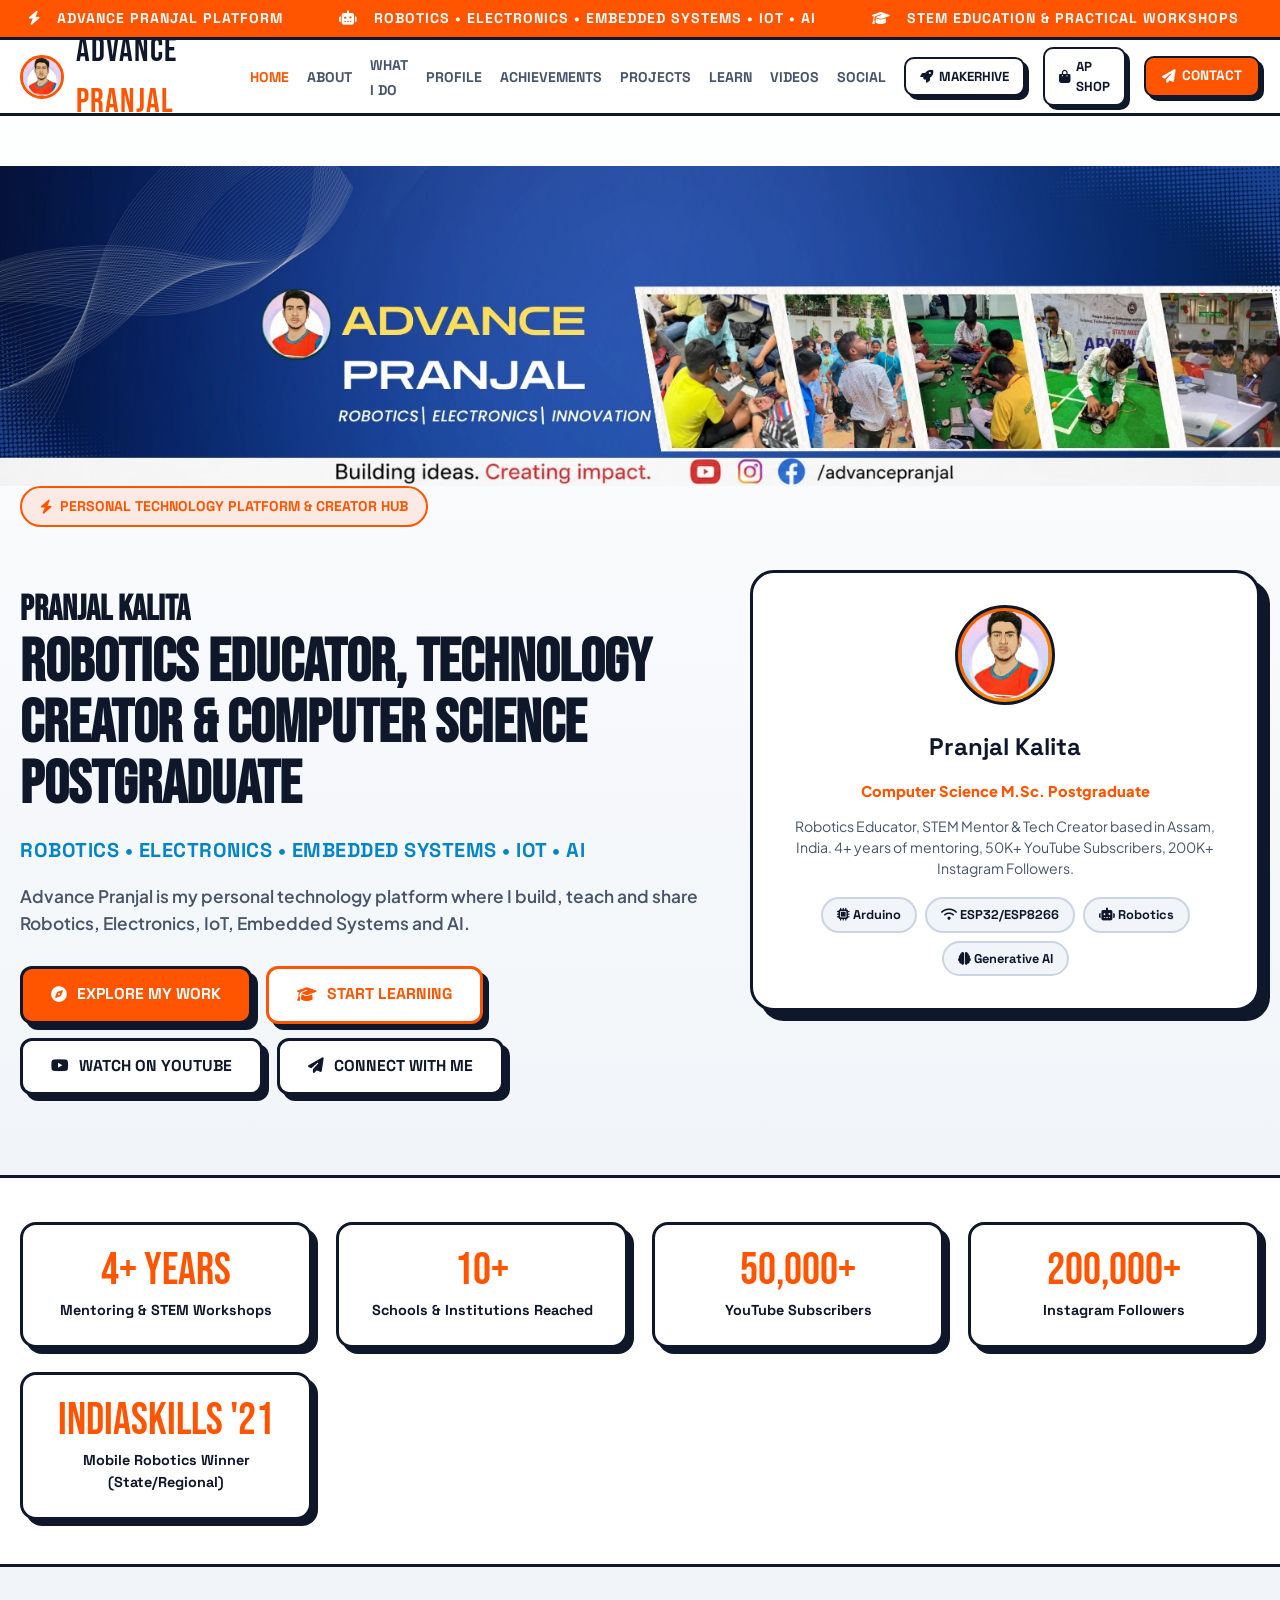
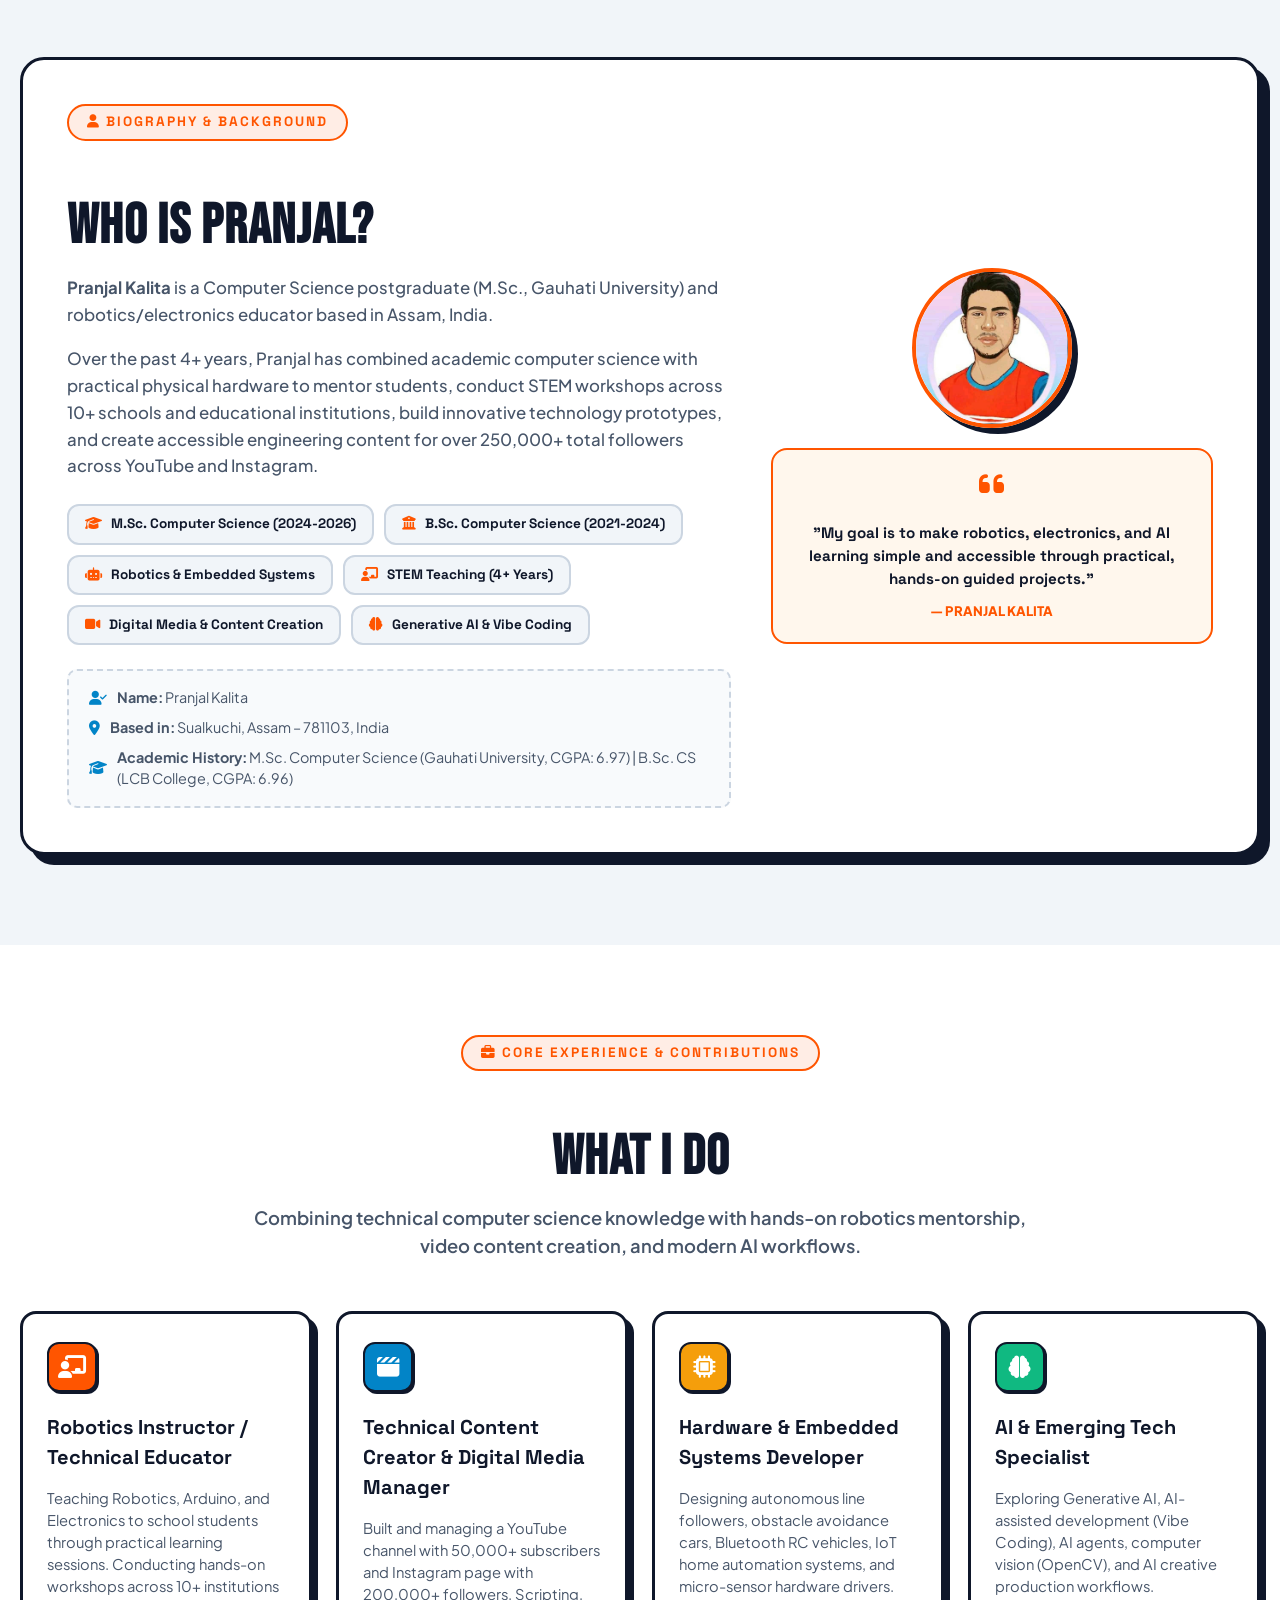
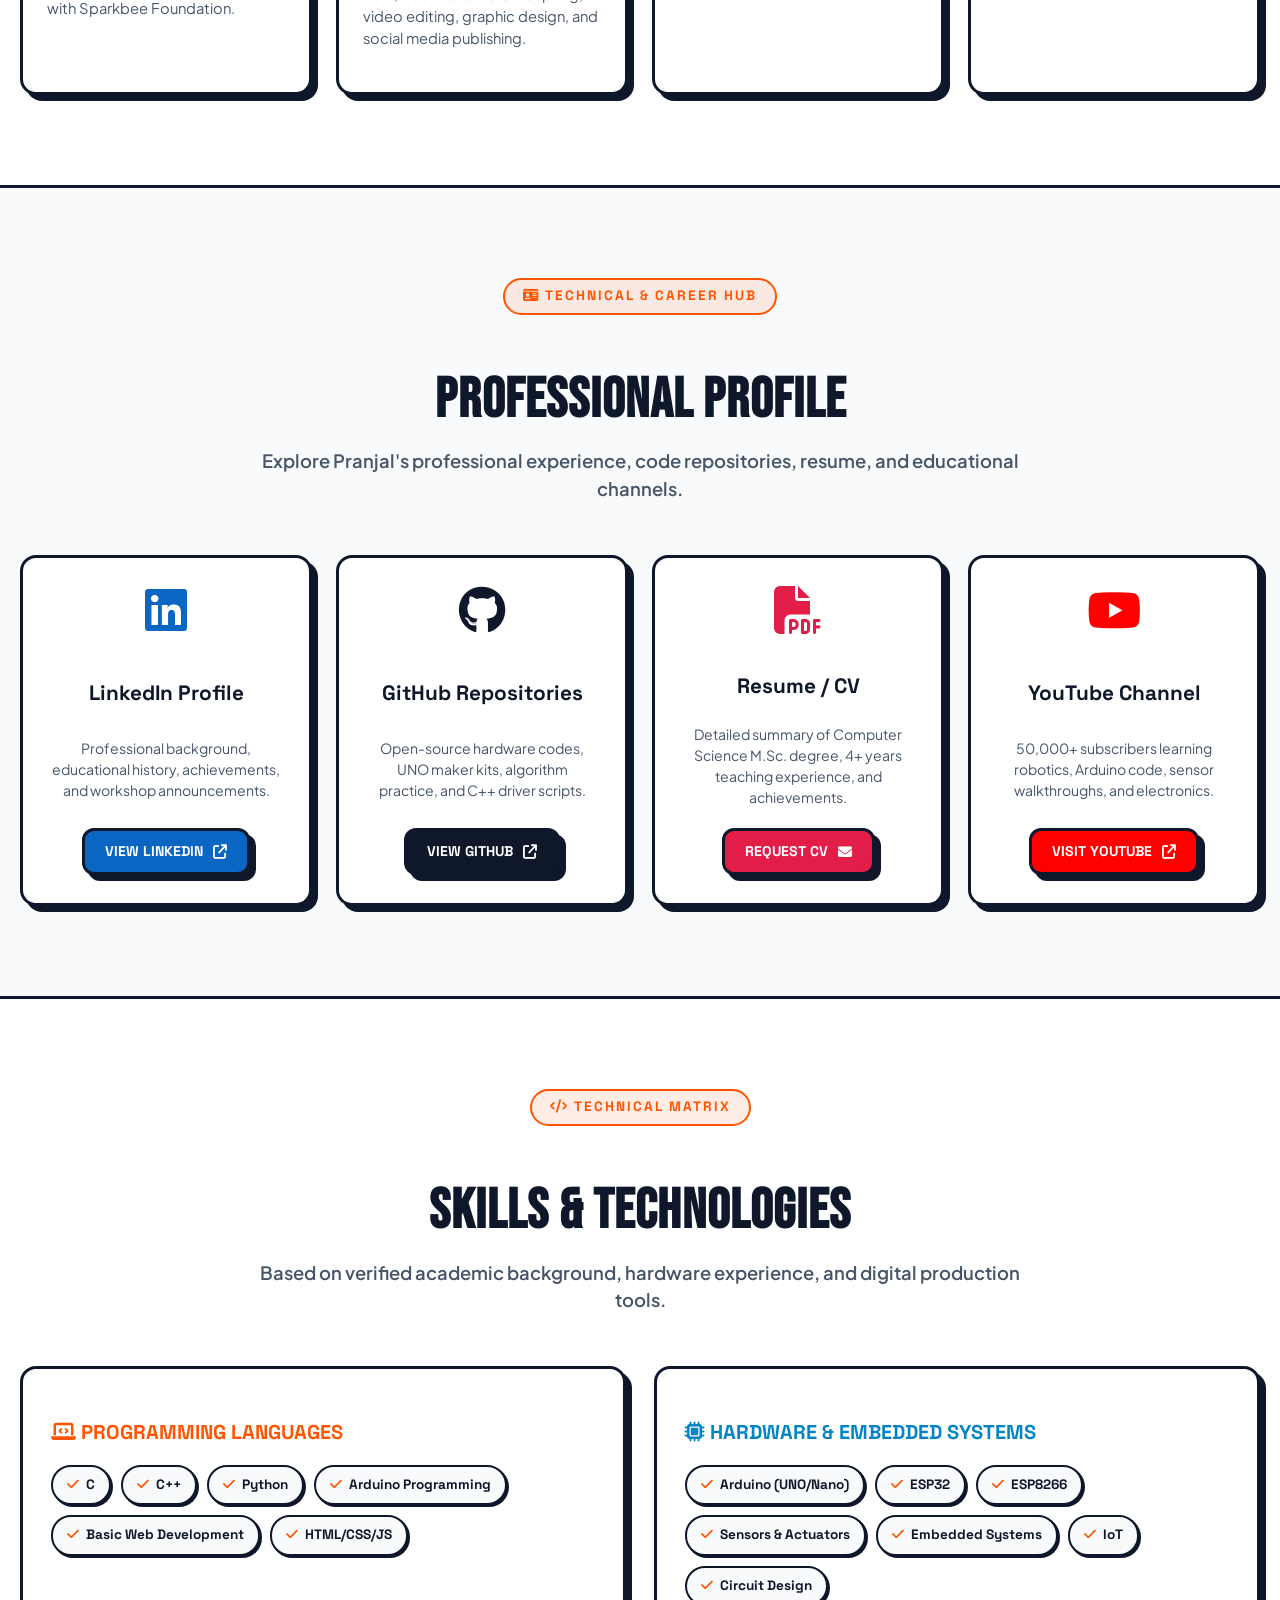
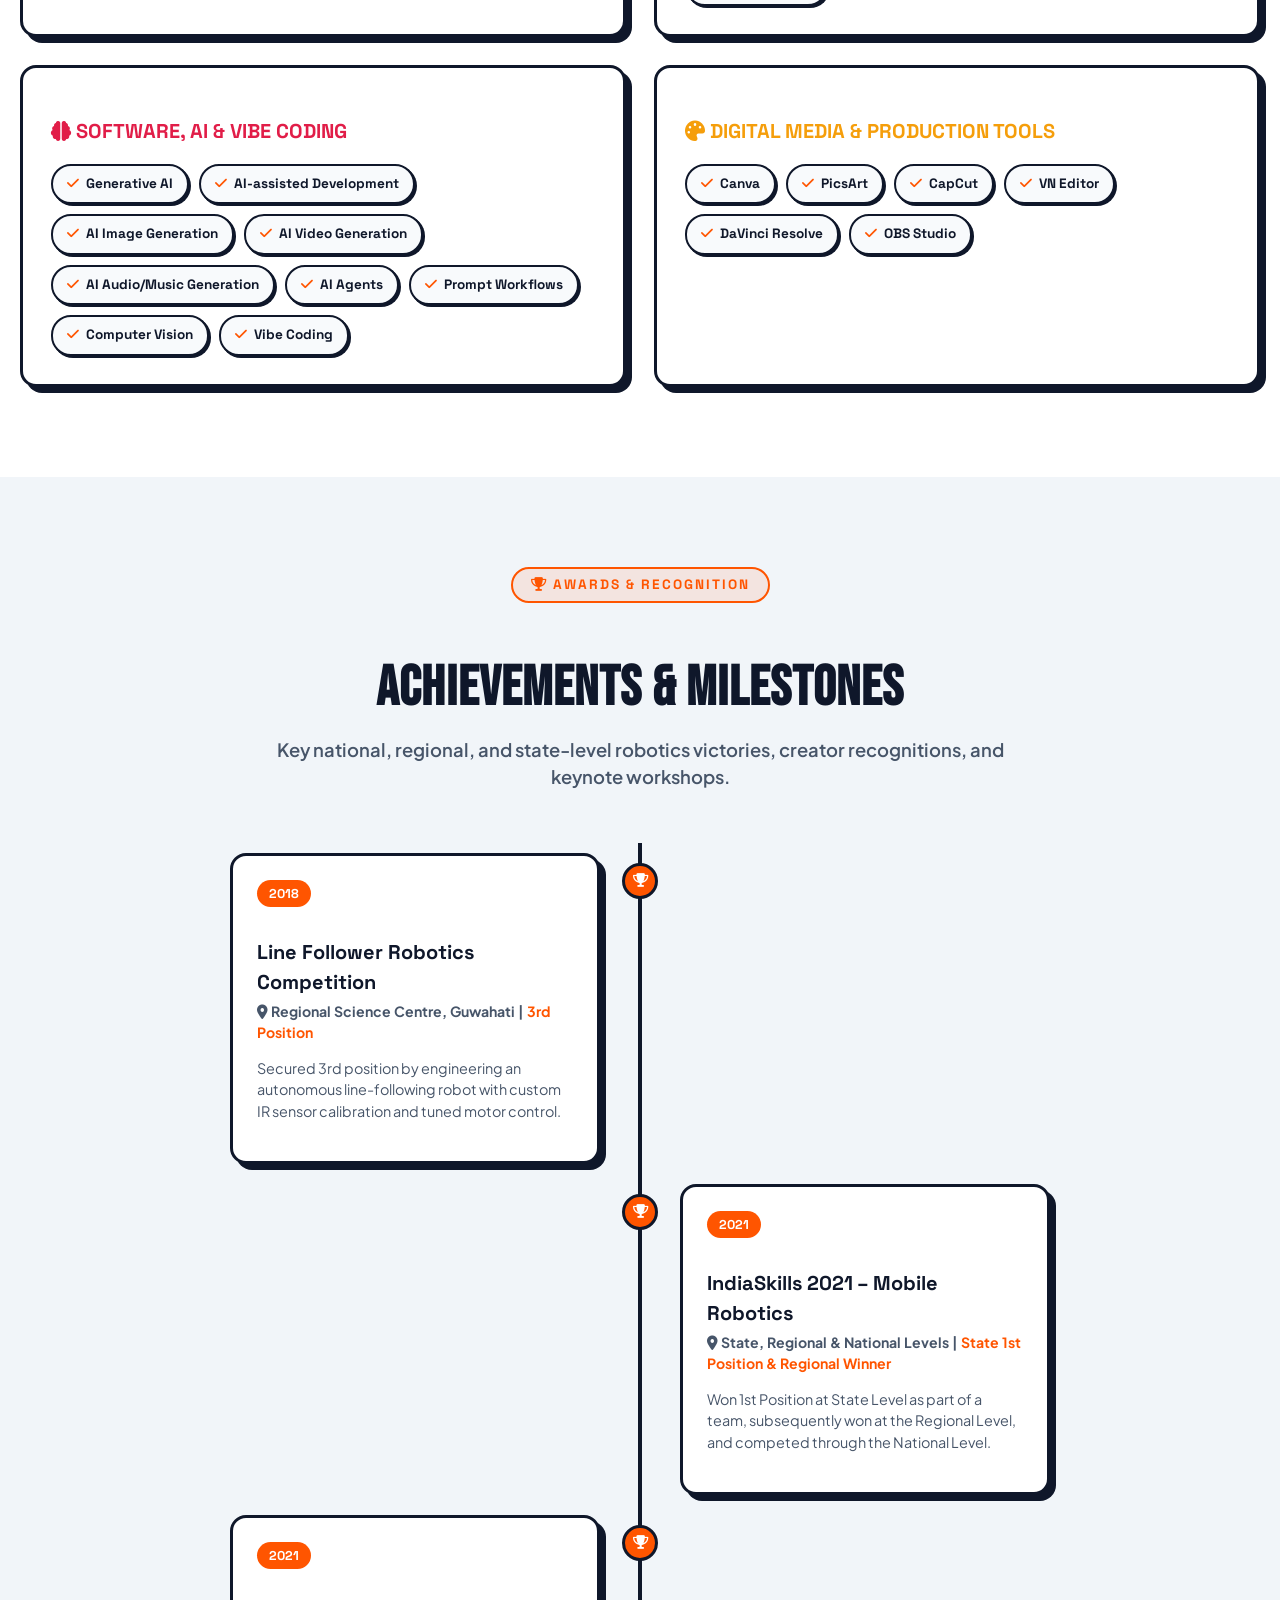
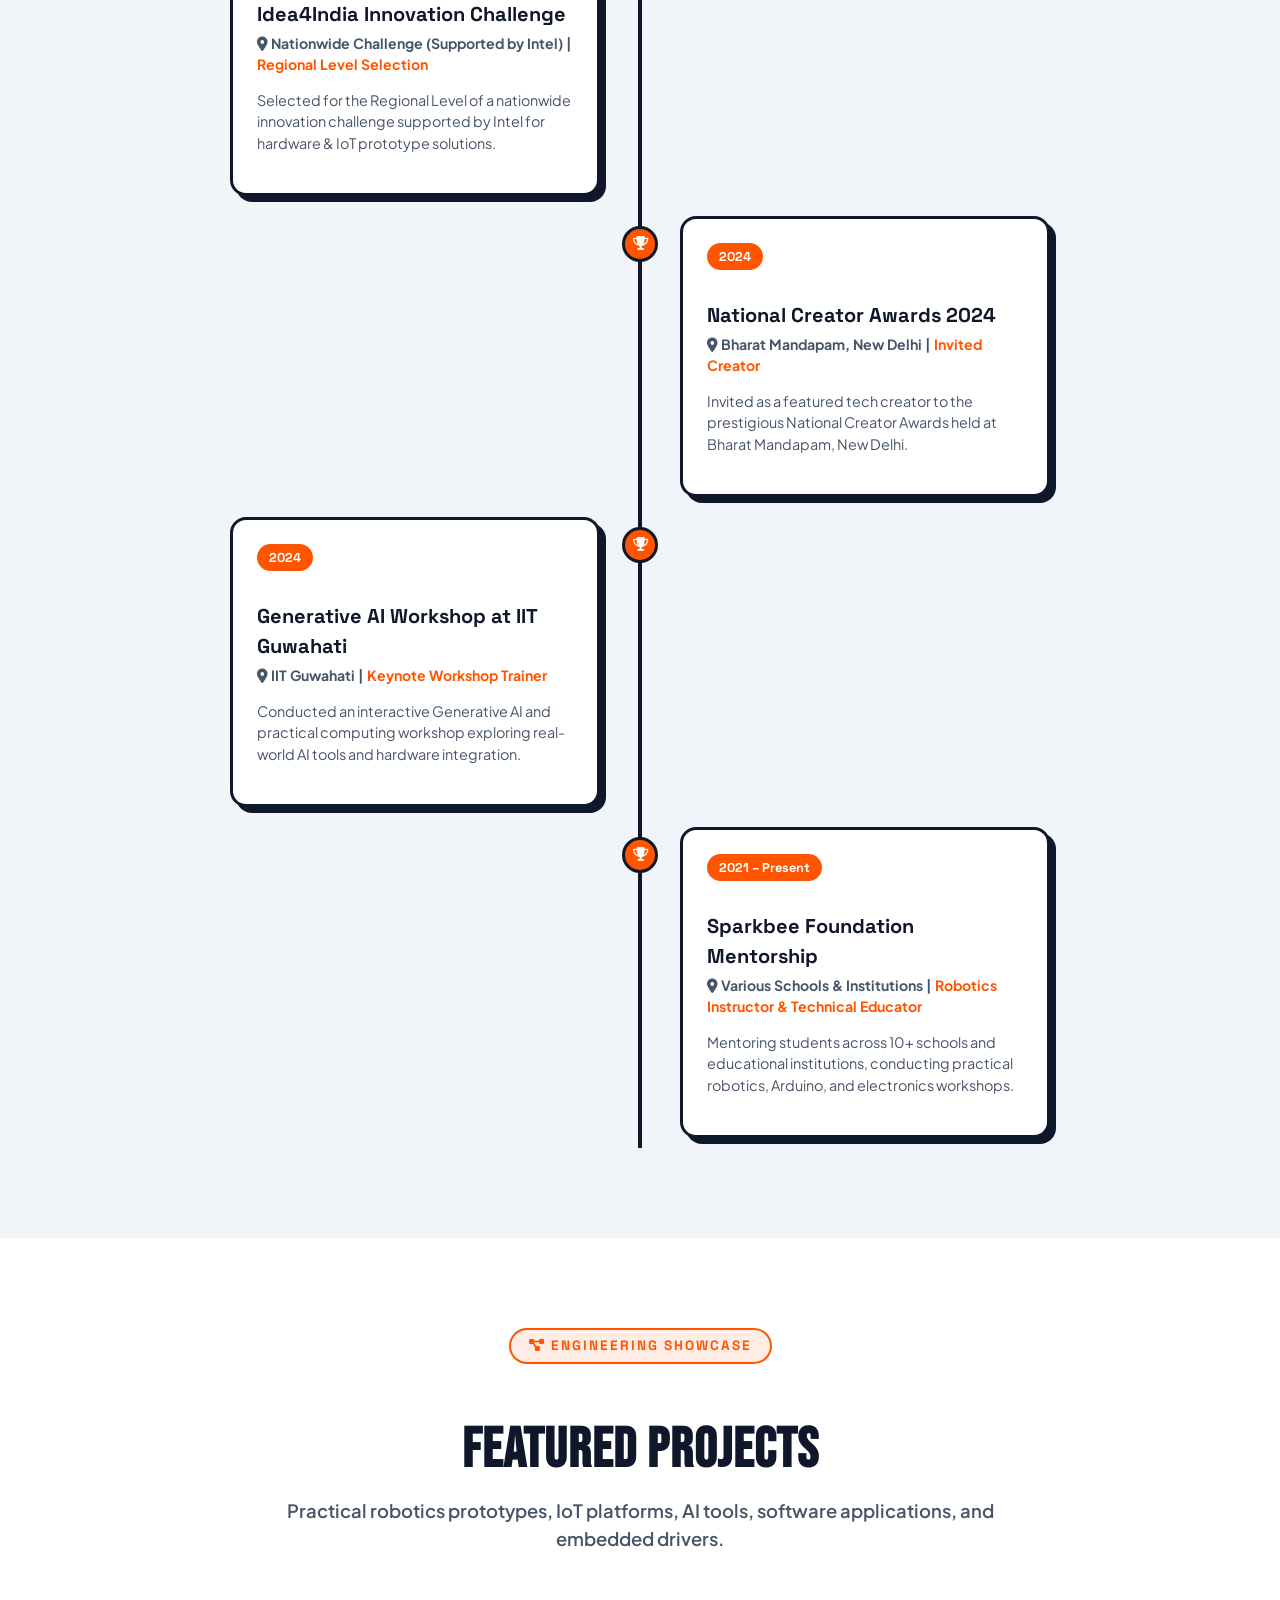
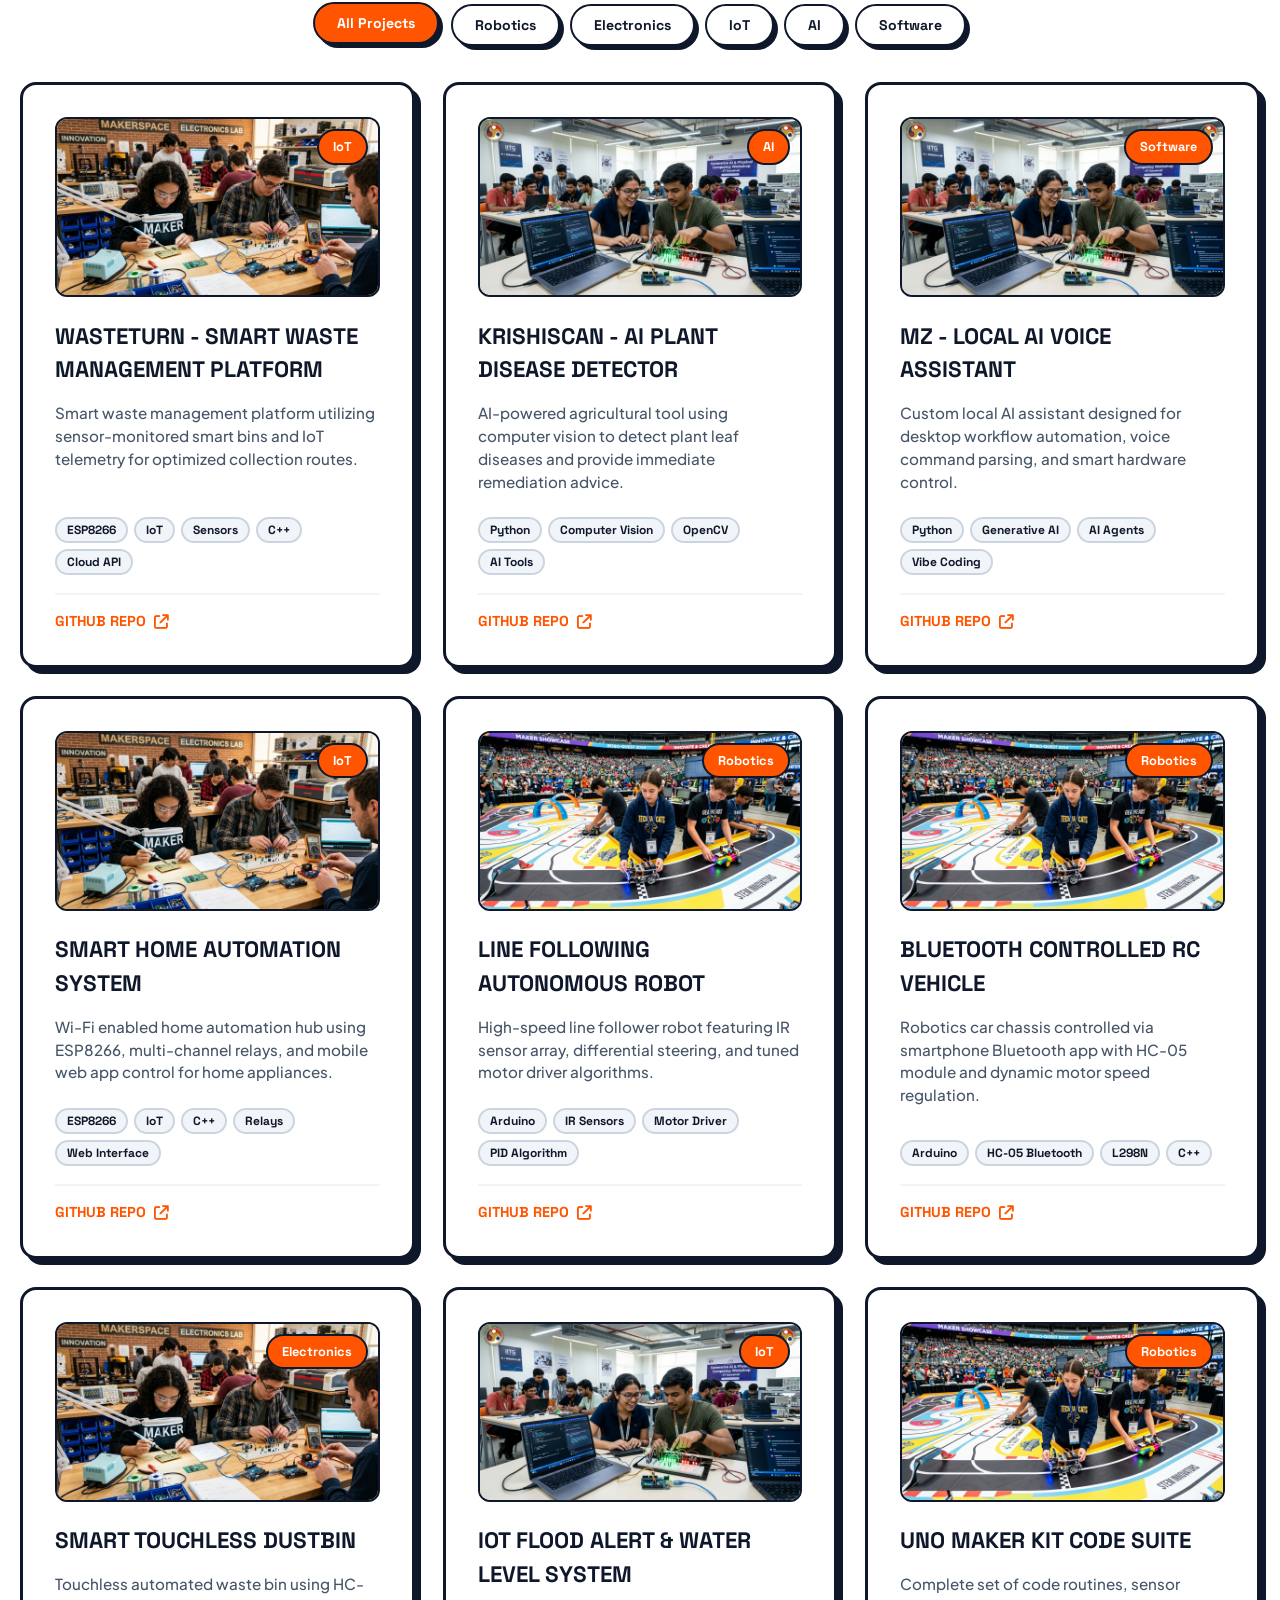
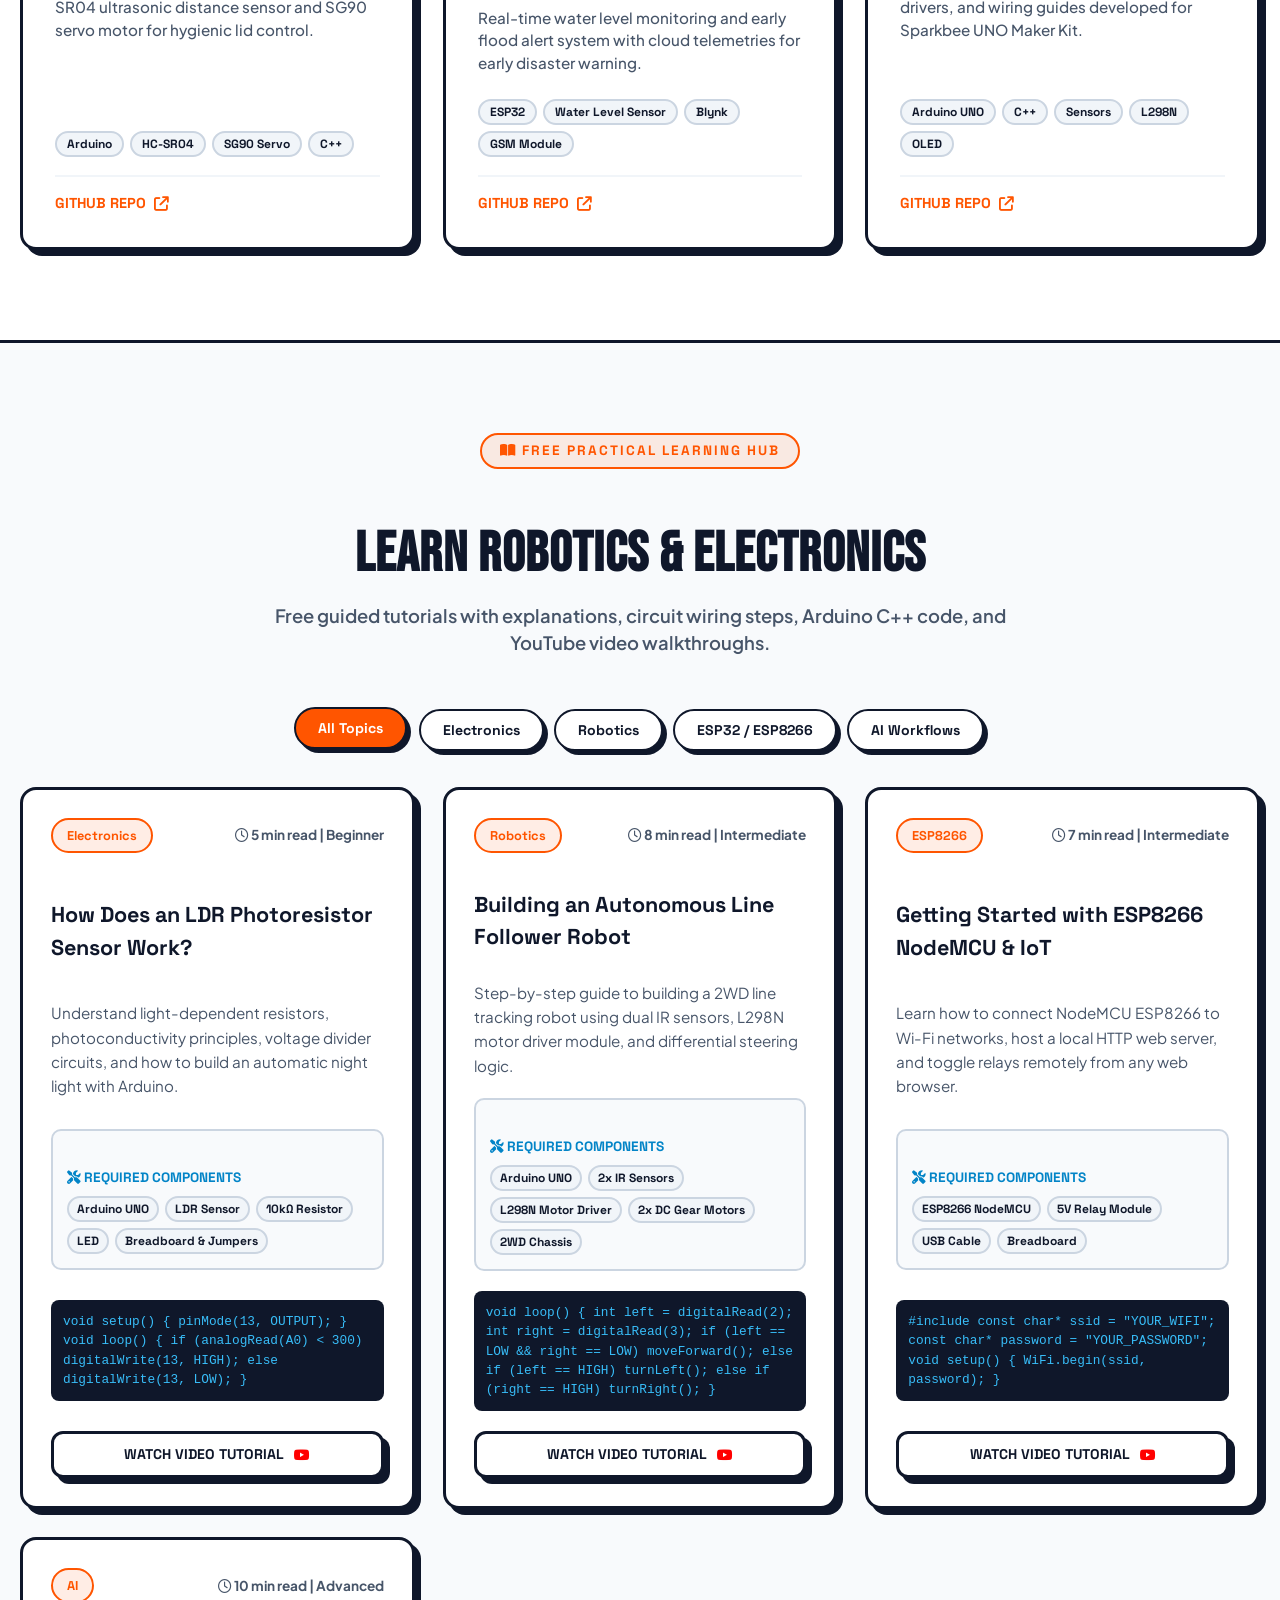
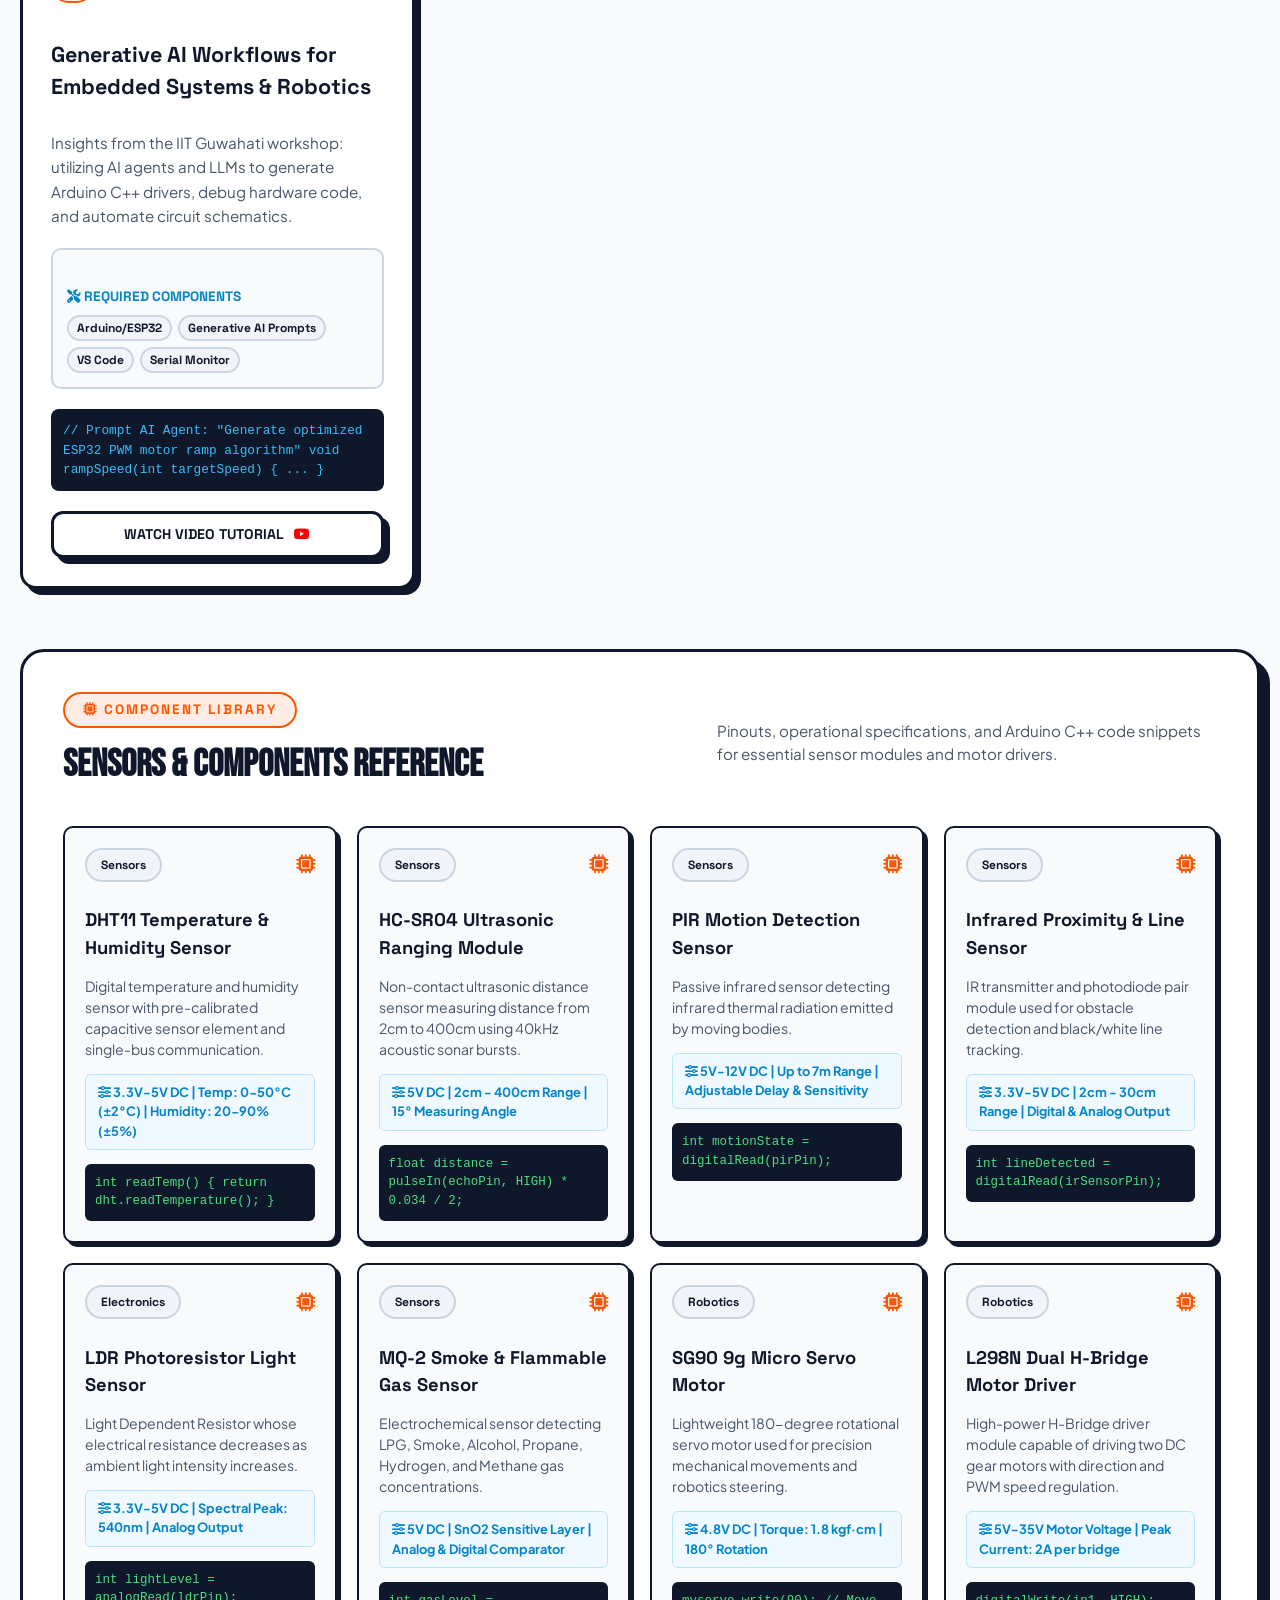
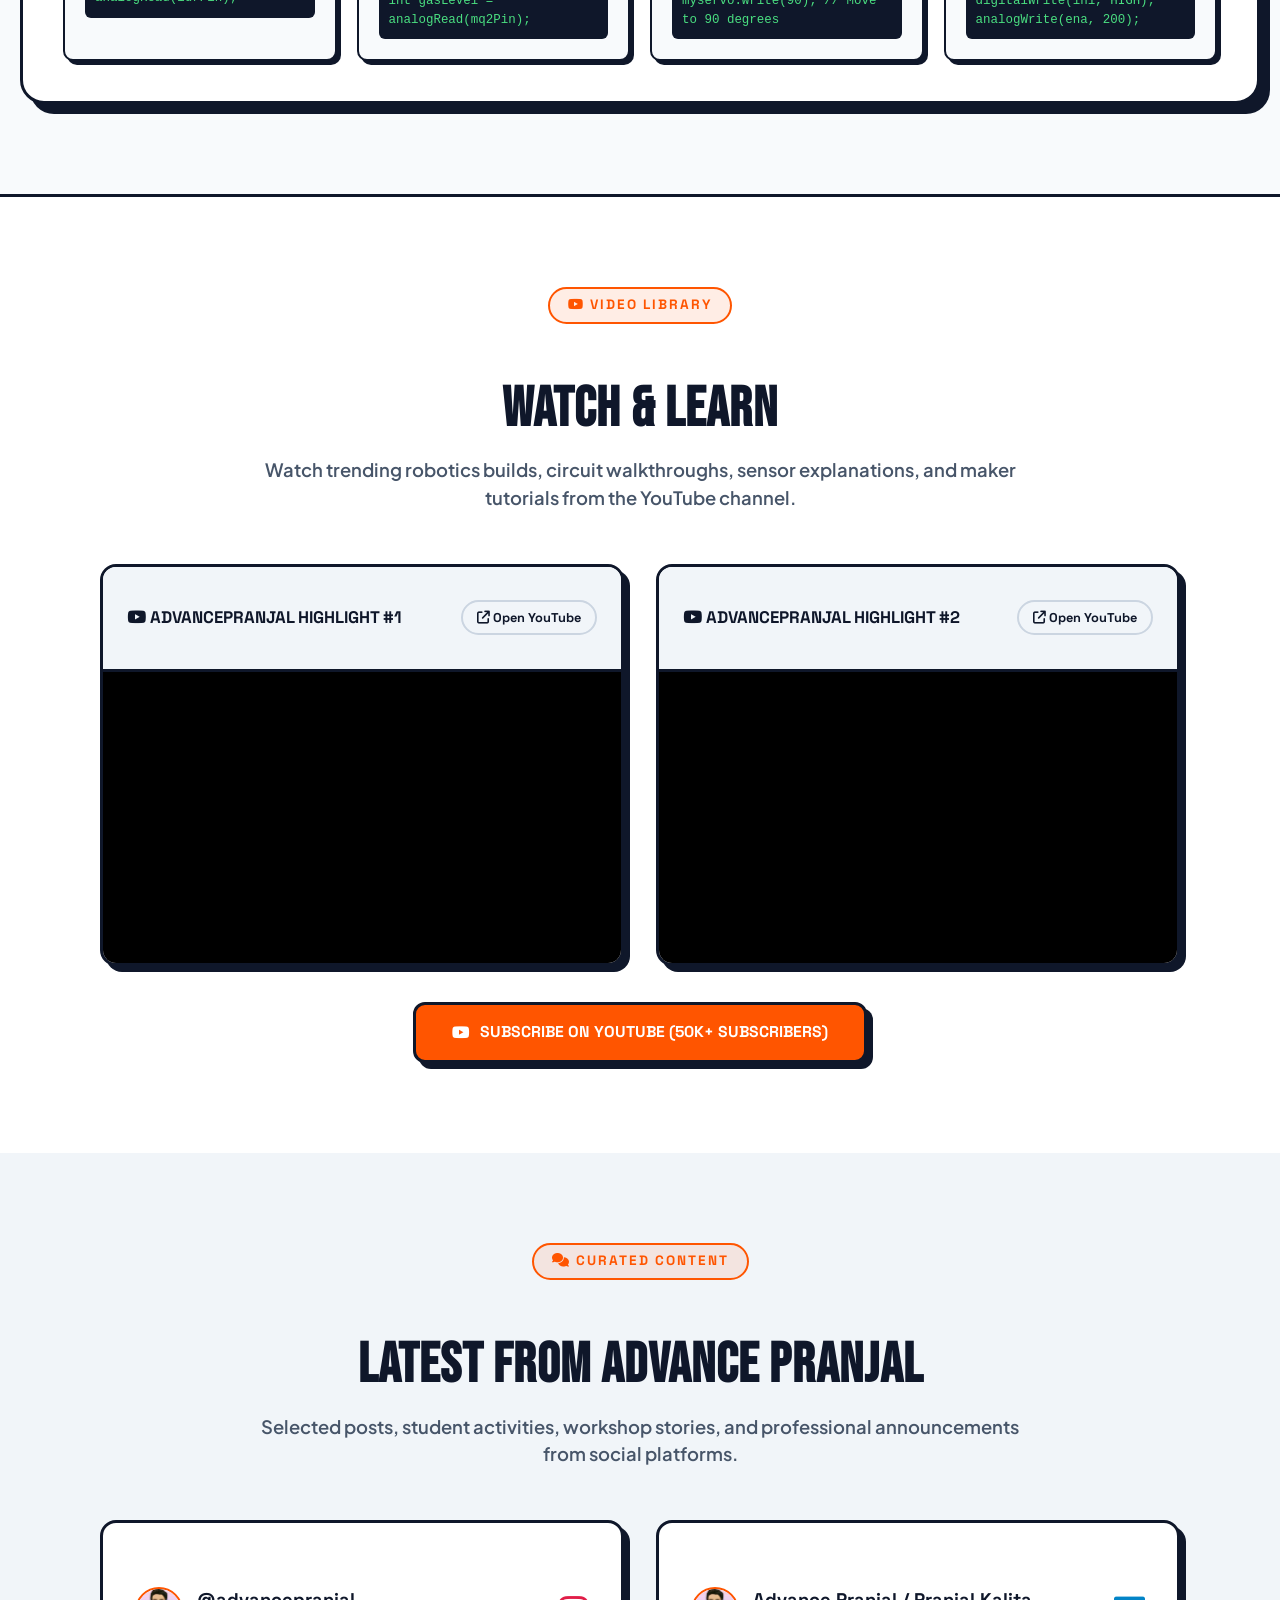
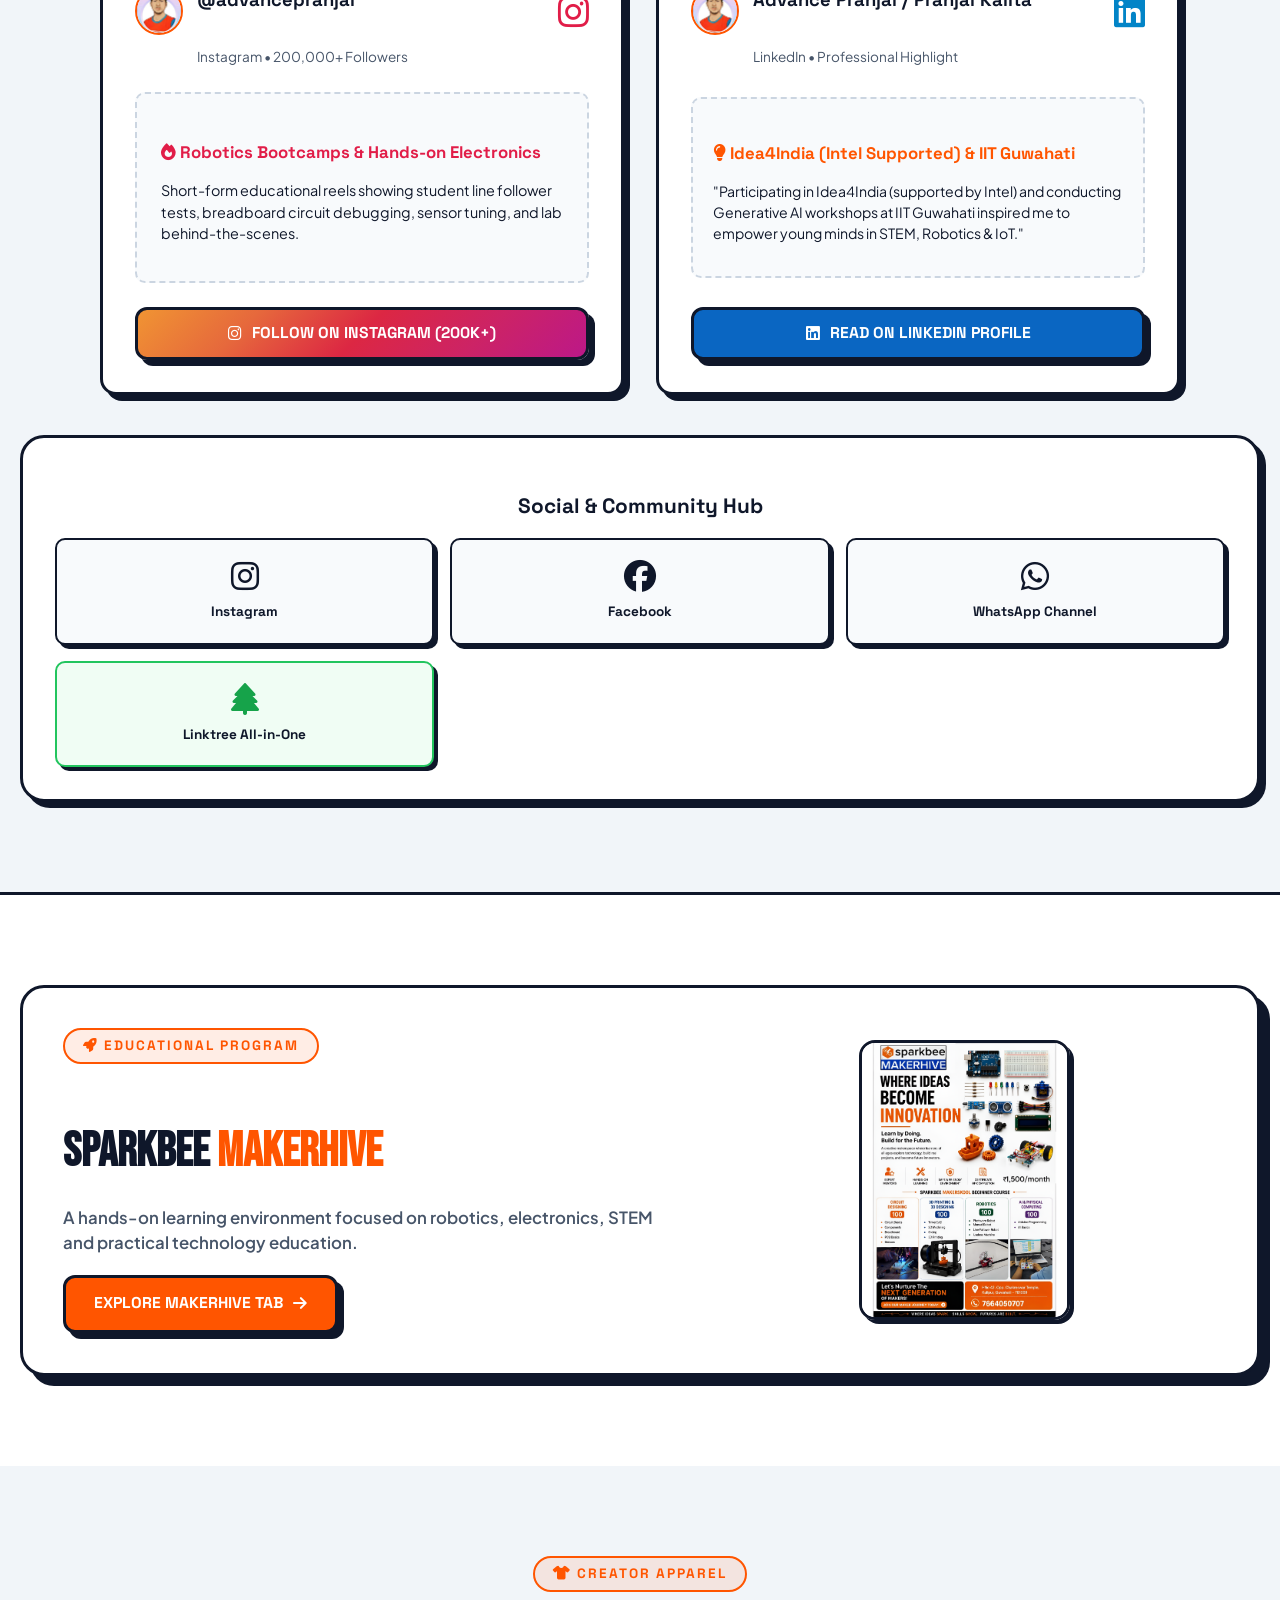
==== commit de250b15: "Add official logo to website initial preloader loading animation" ====
--- a/index.html
+++ b/index.html
@@ -48,7 +48,7 @@
     <div class="spinner-box">
       <div class="circle-border">
         <div class="circle-core">
-          <i class="fa-solid fa-microchip"></i>
+          <img src="assets/ap_logo.jpg" alt="Advance Pranjal Logo" class="preloader-logo">
         </div>
       </div>
     </div>
--- a/styles.css
+++ b/styles.css
@@ -182,6 +182,14 @@
   justify-content: center;
   color: var(--accent-orange);
   font-size: 2rem;
+  overflow: hidden;
+}
+
+.preloader-logo {
+  width: 100%;
+  height: 100%;
+  object-fit: cover;
+  border-radius: 50%;
 }
 
 .preloader-text {
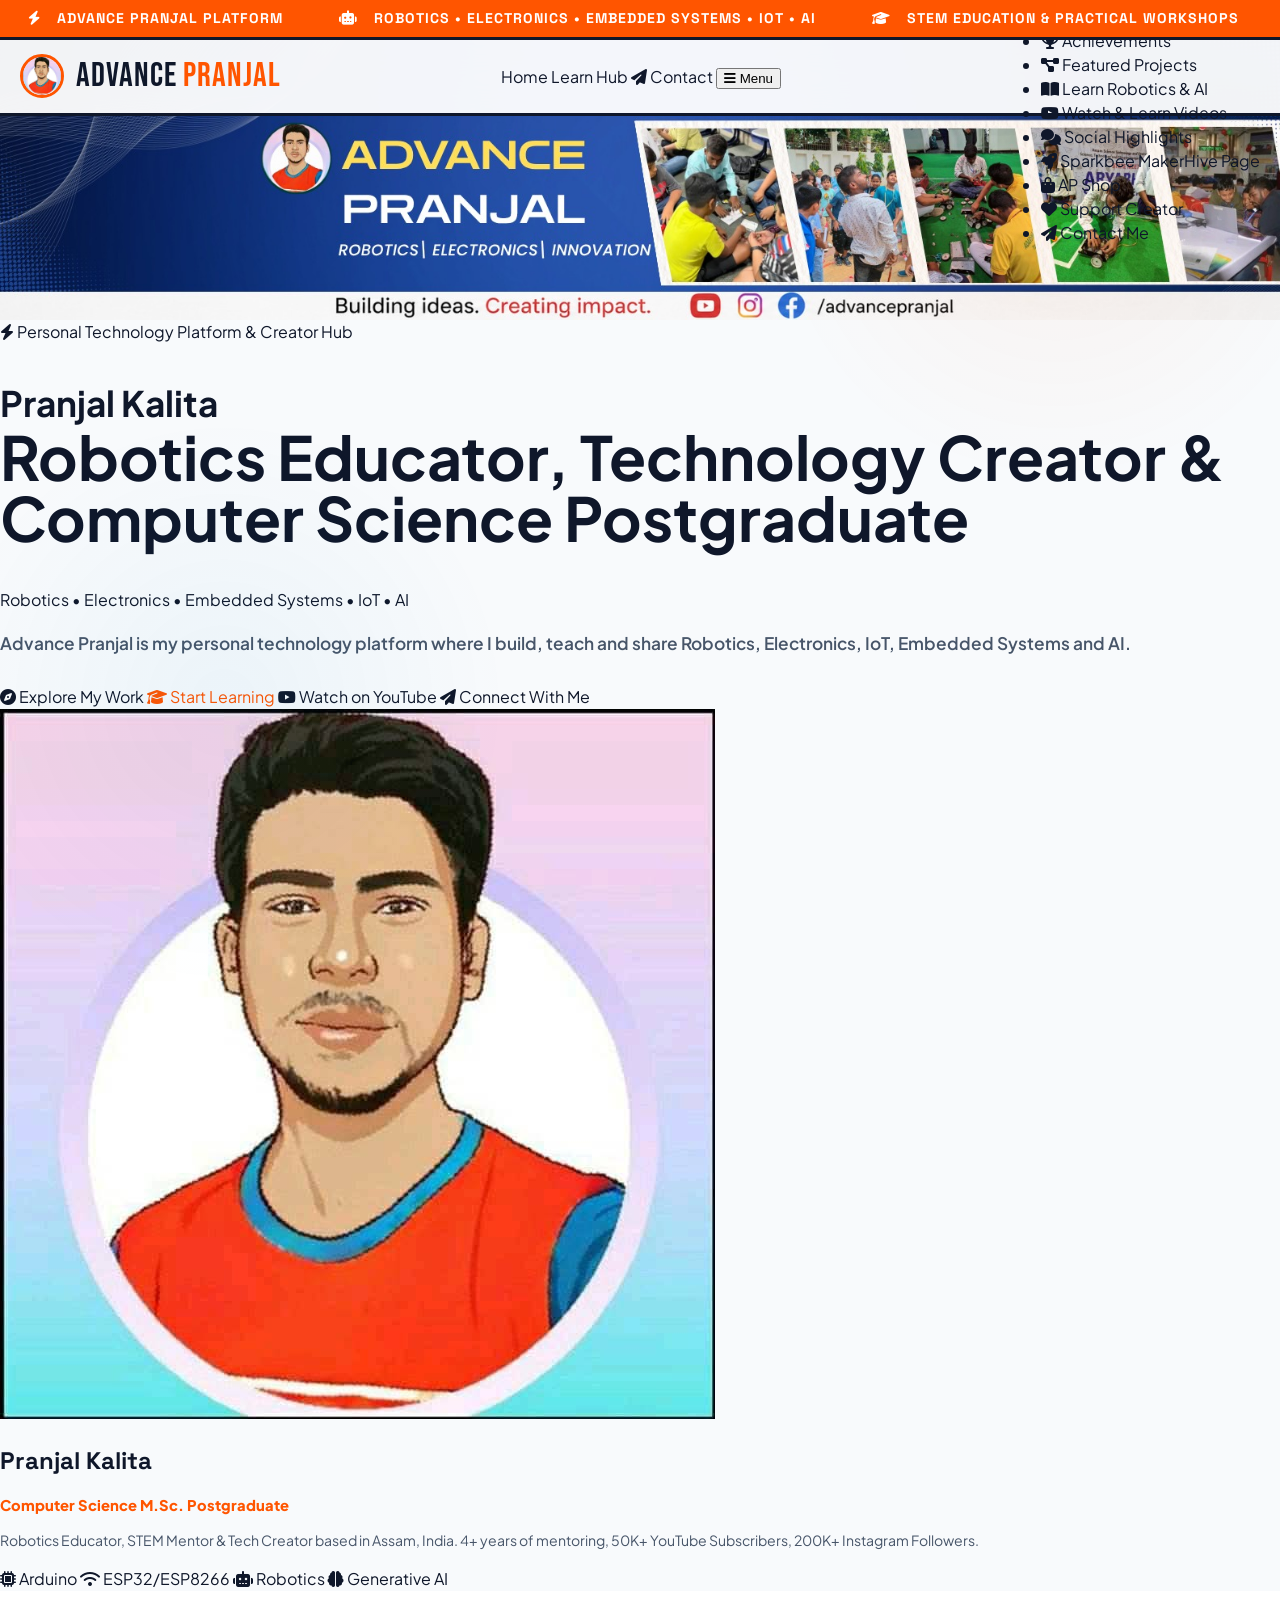
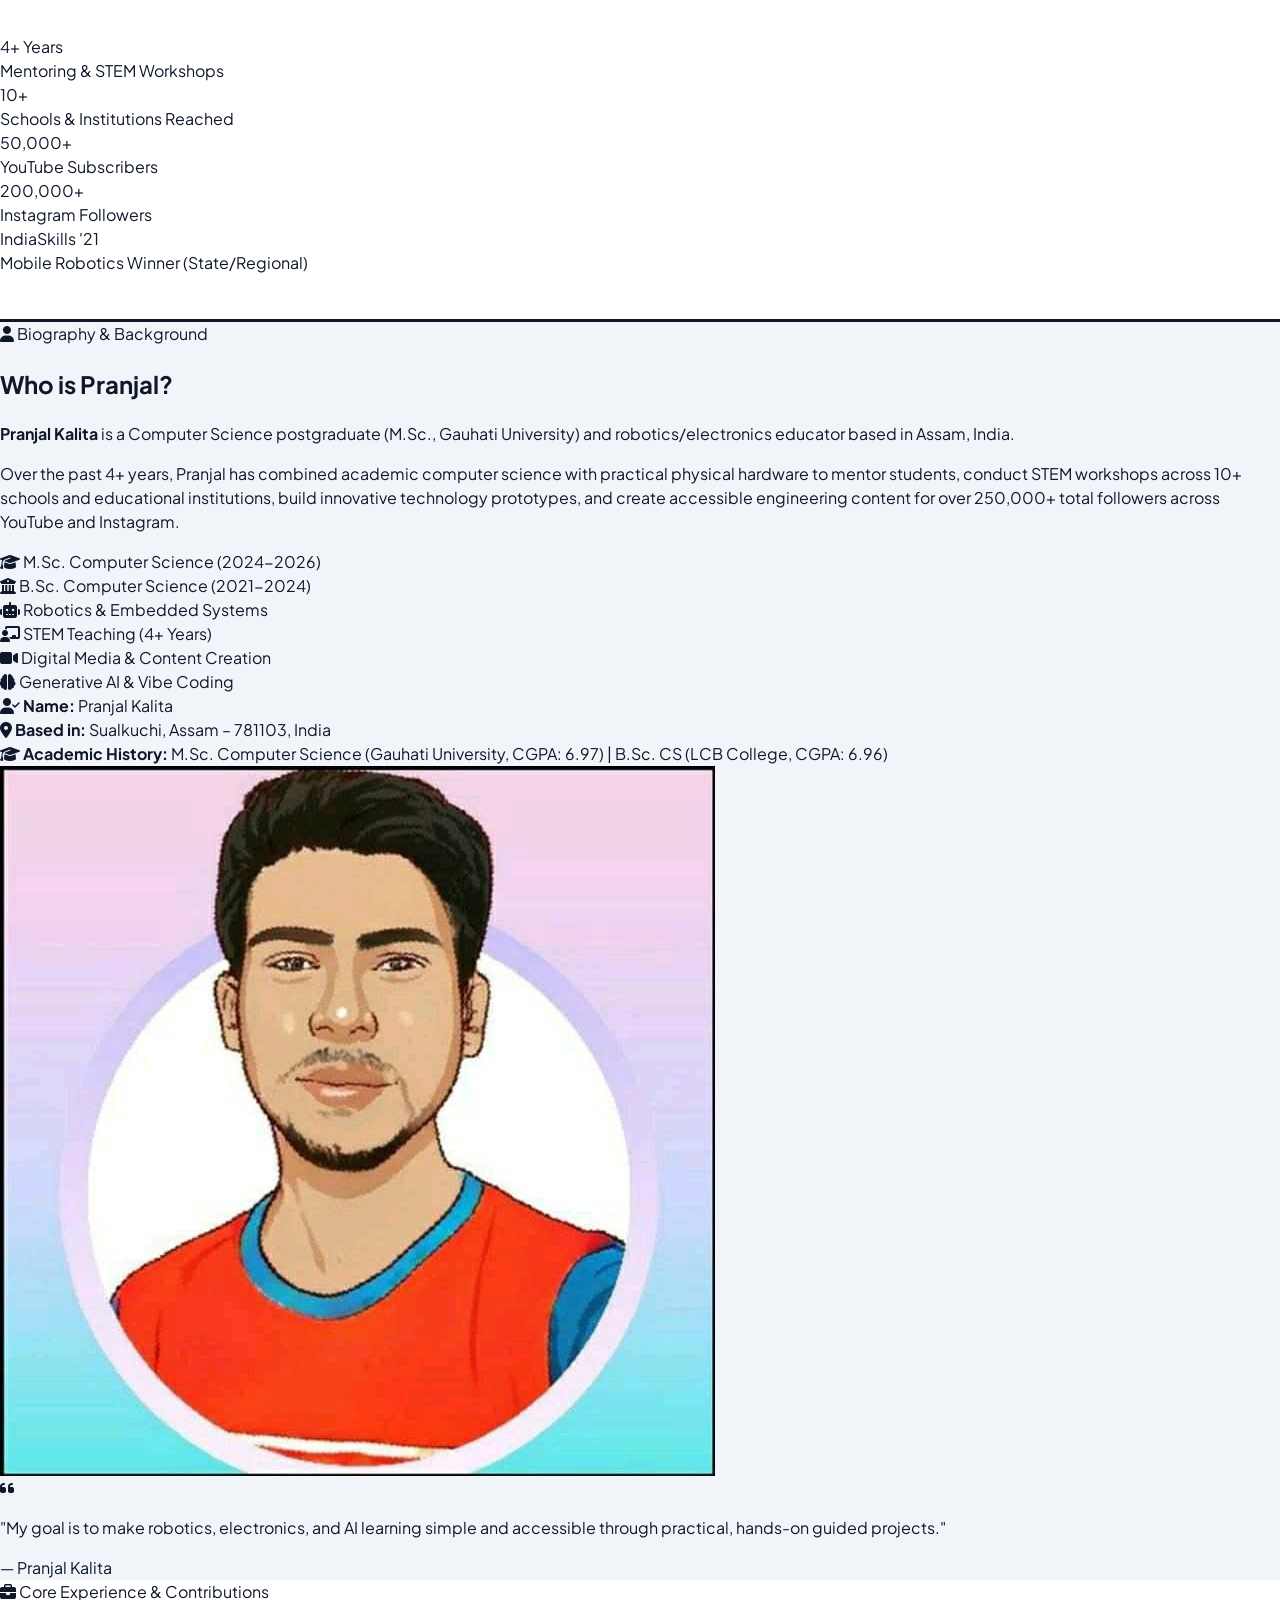
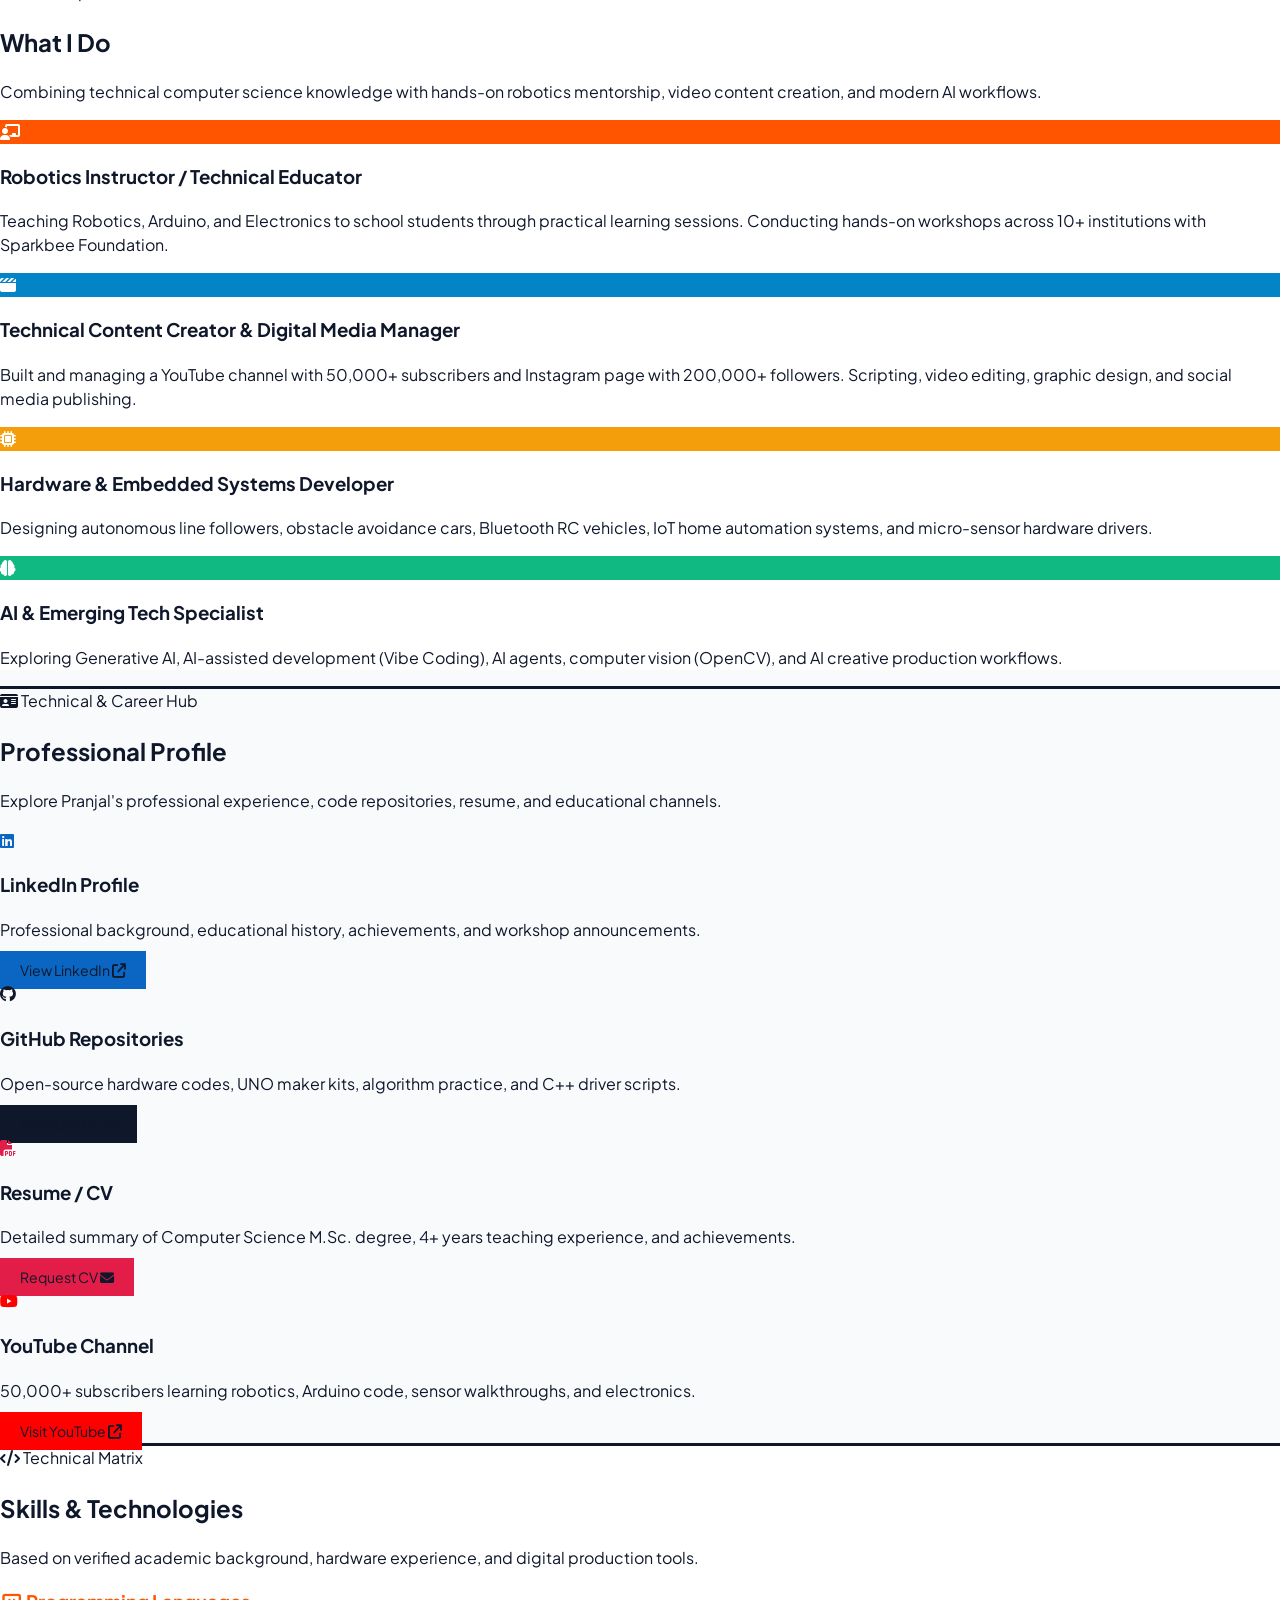
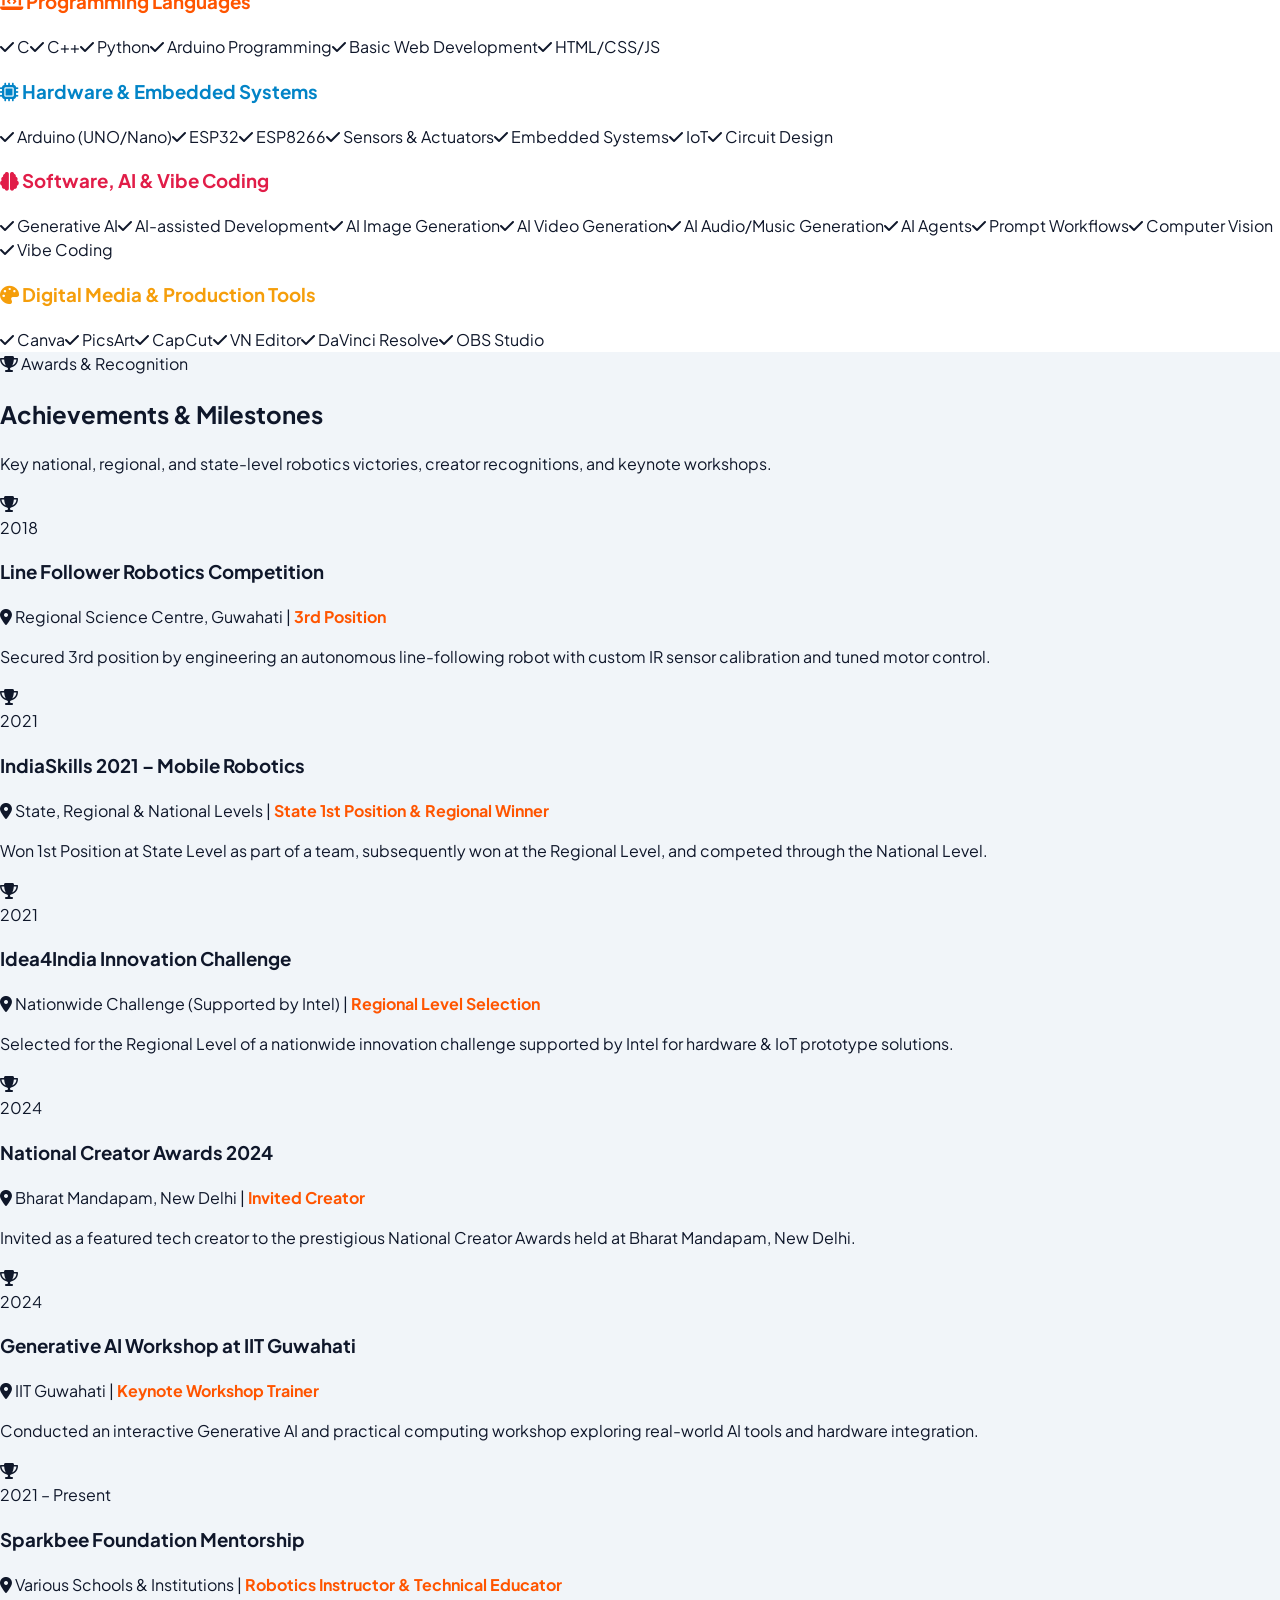
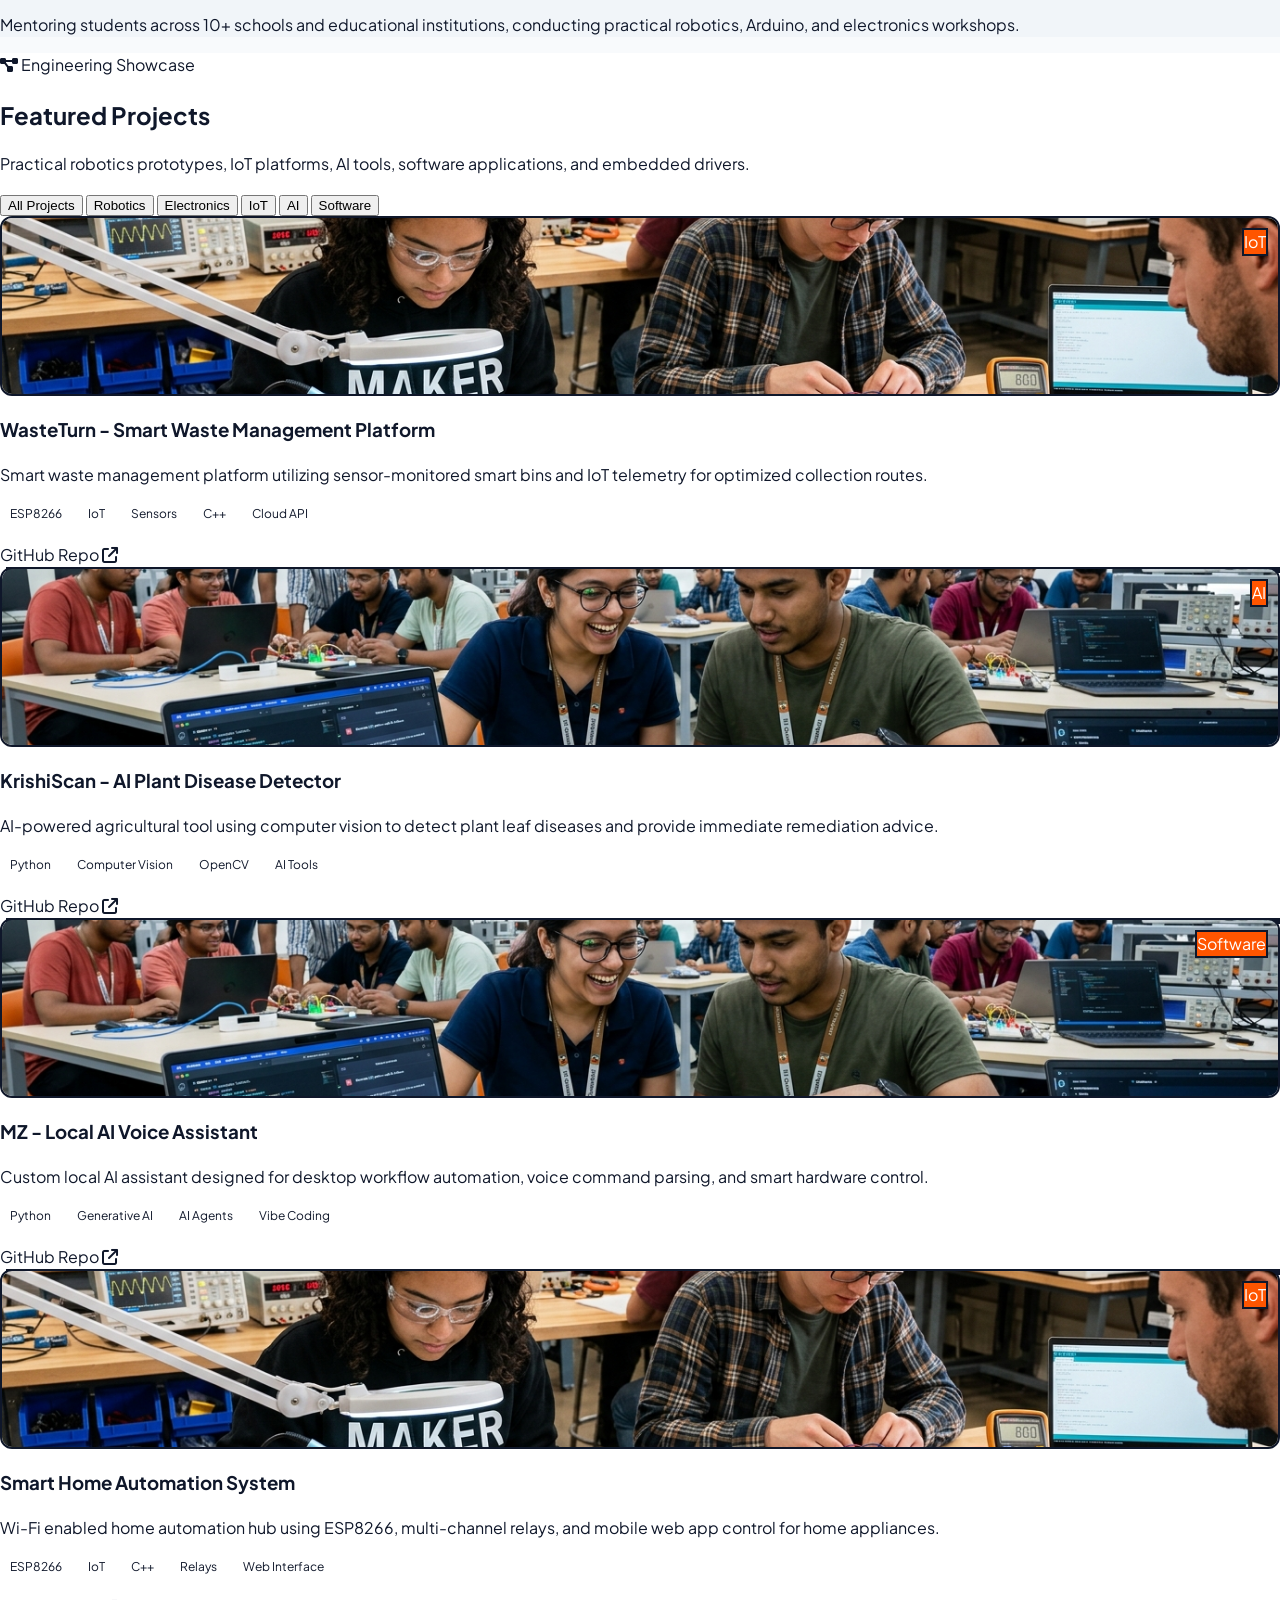
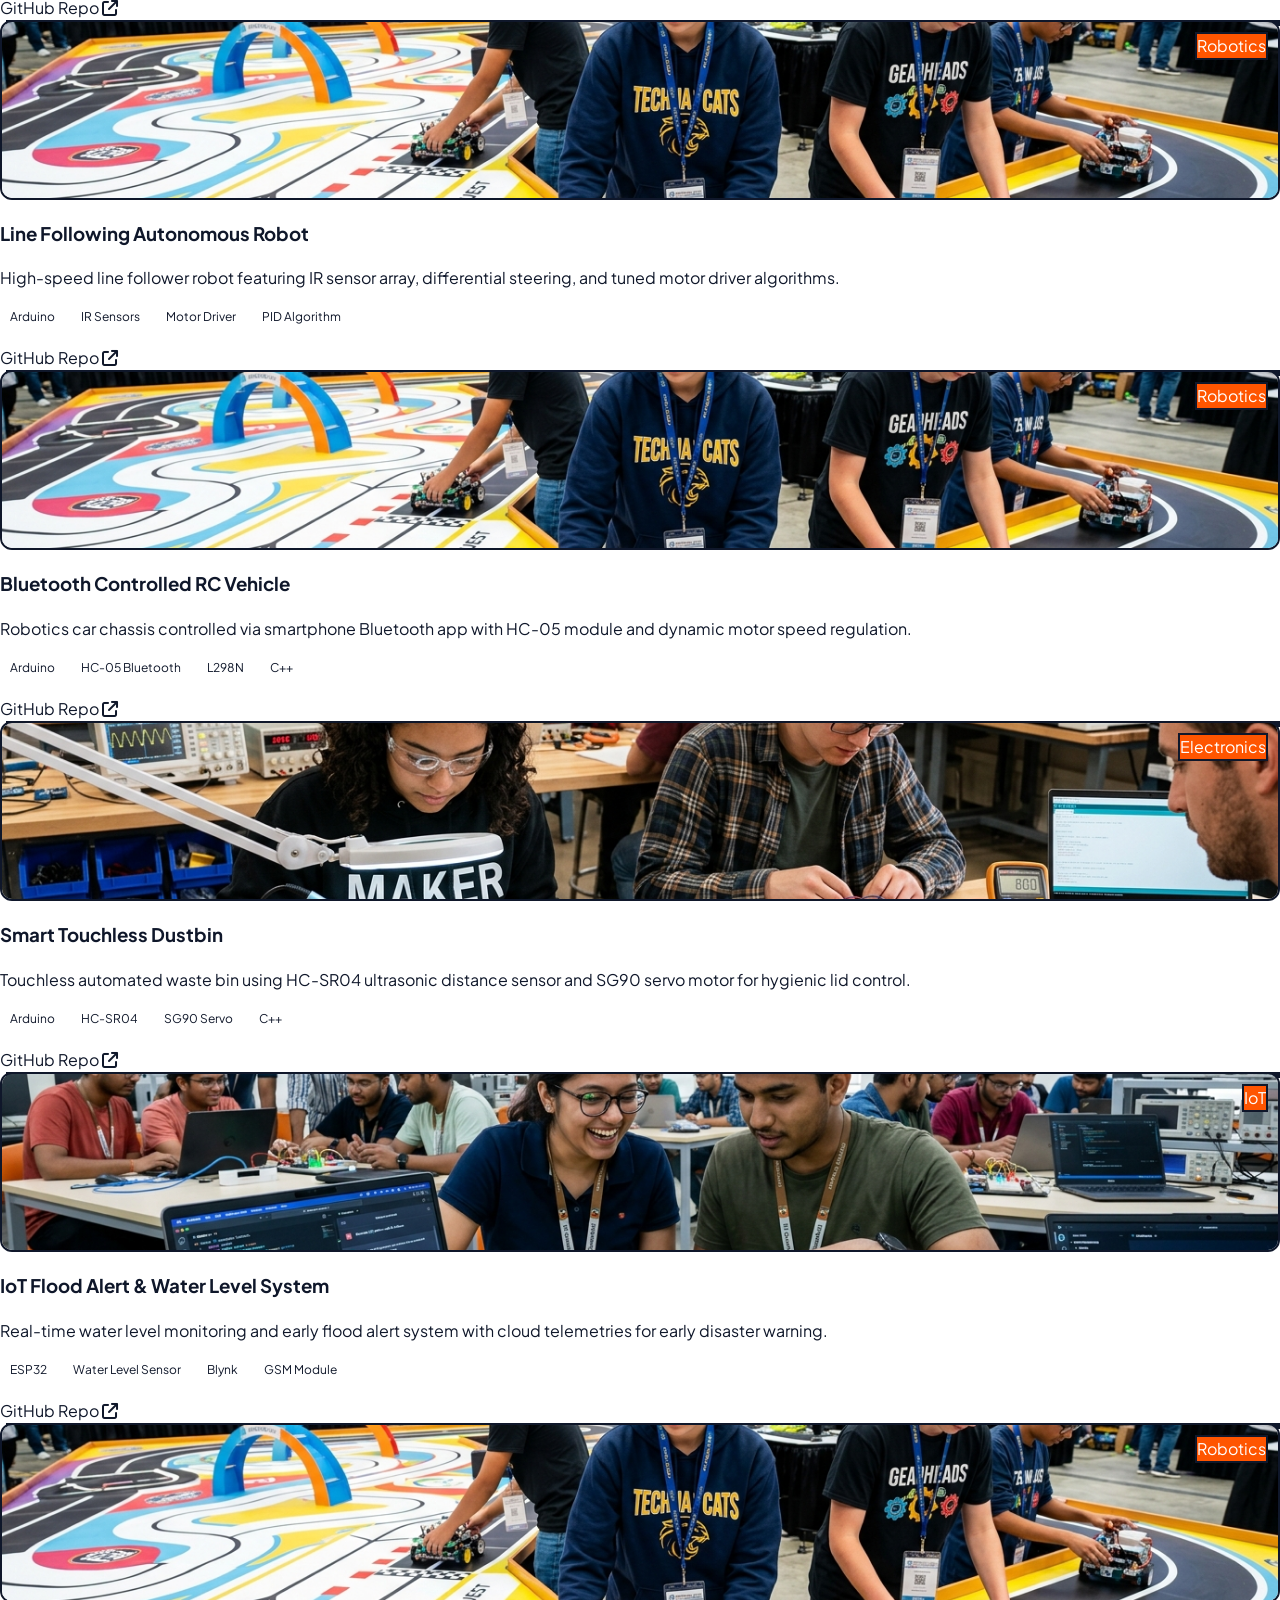
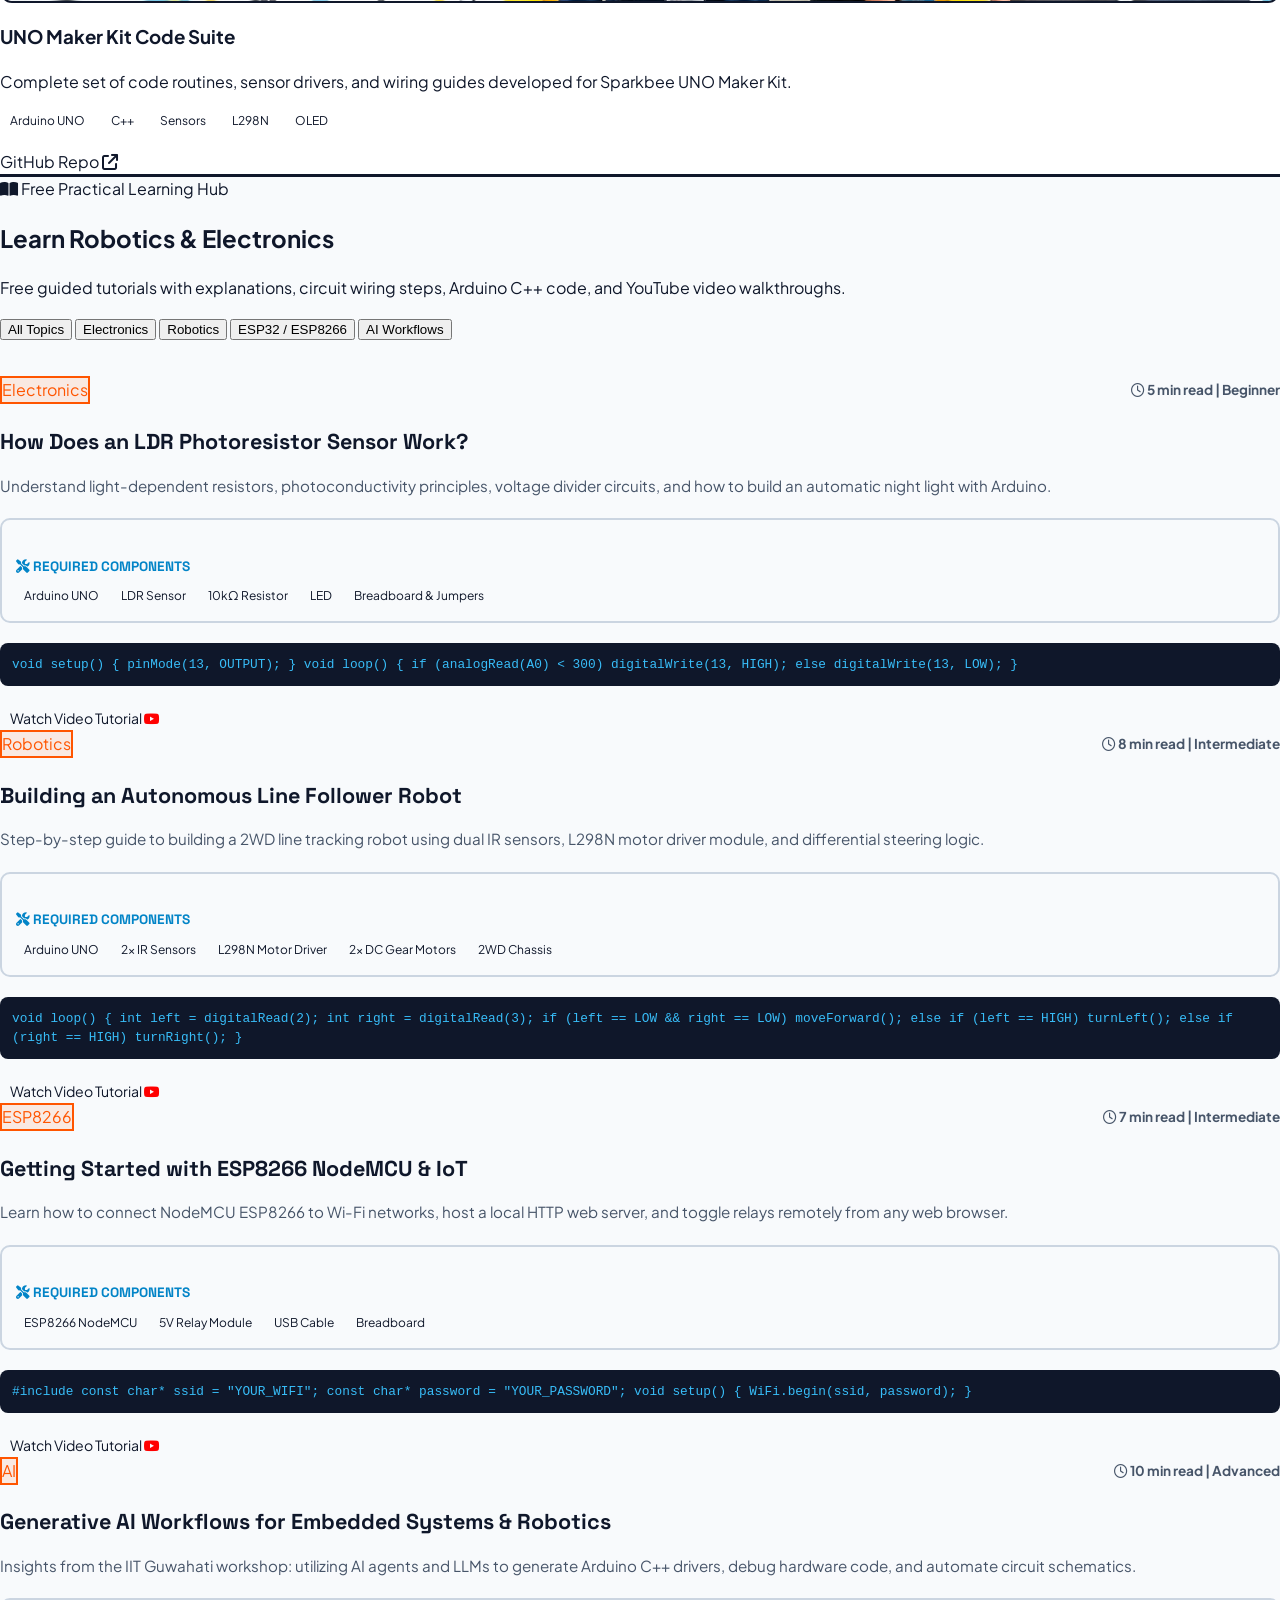
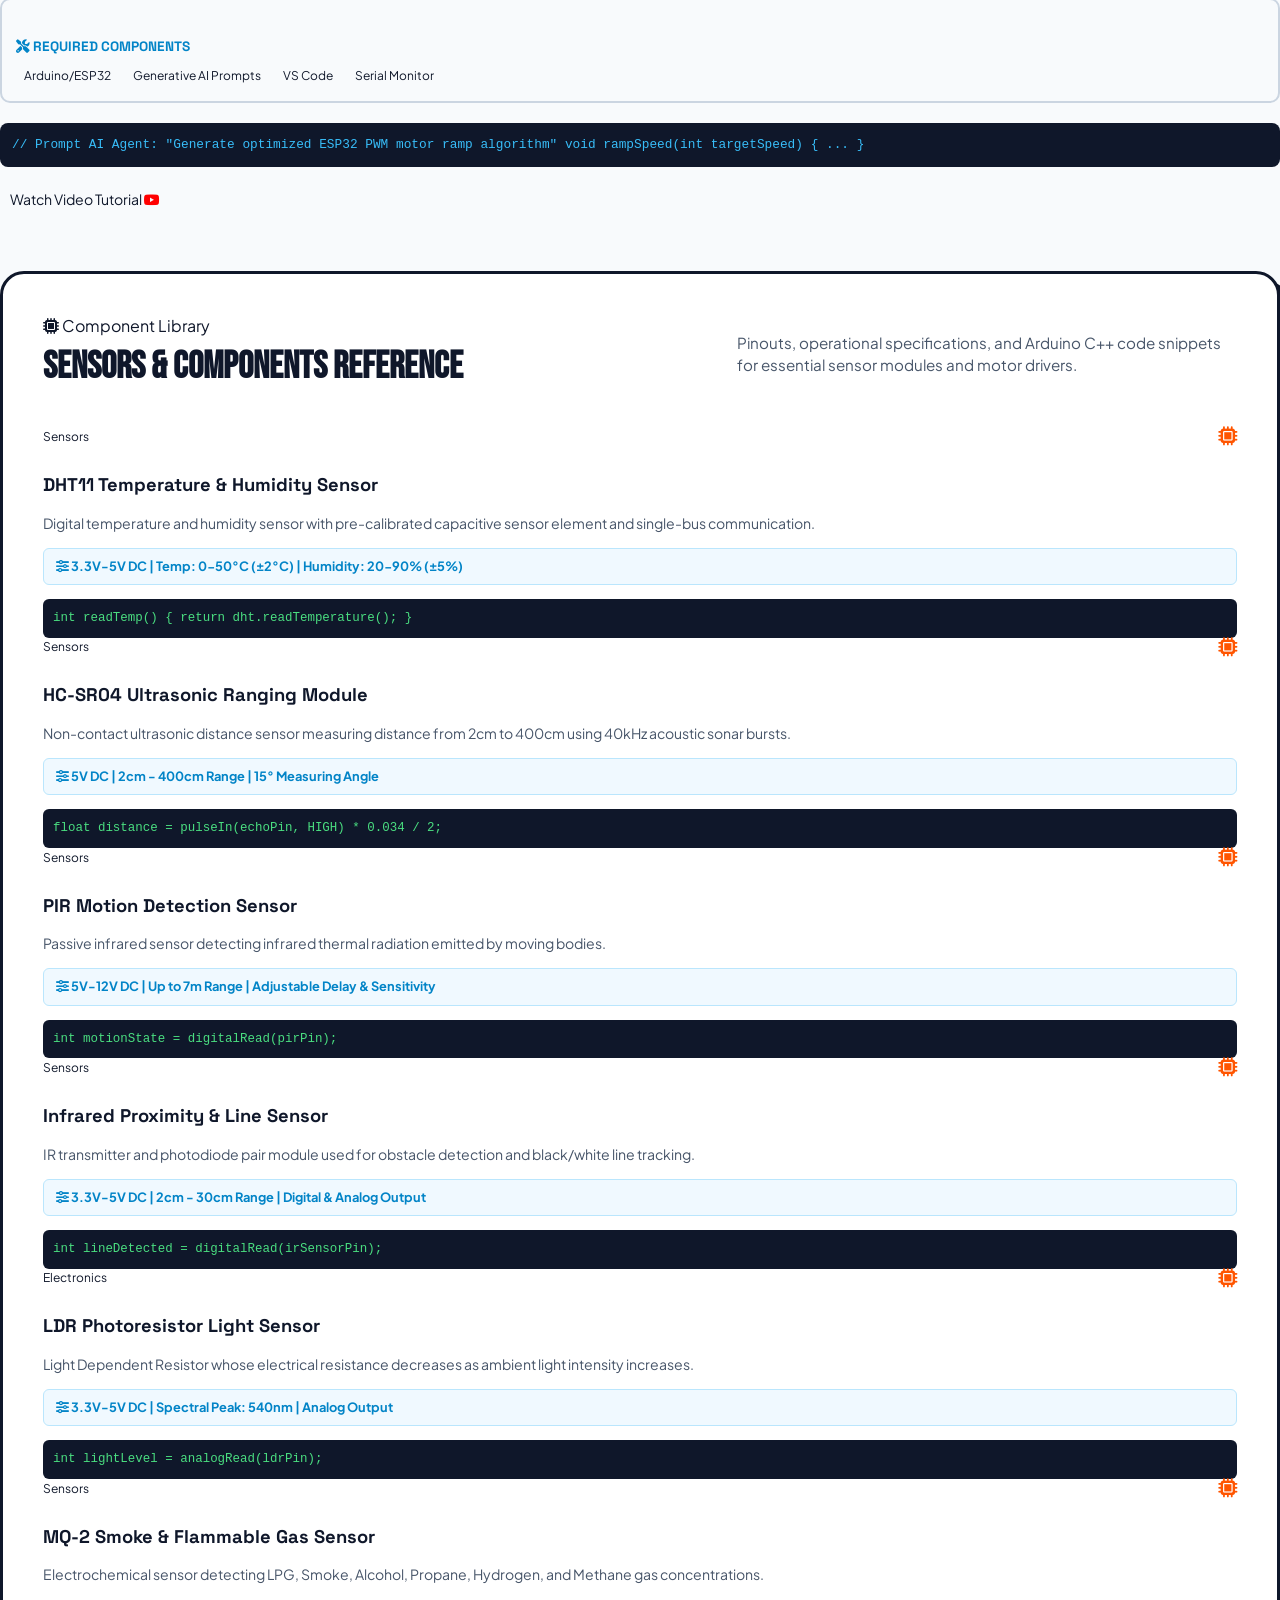
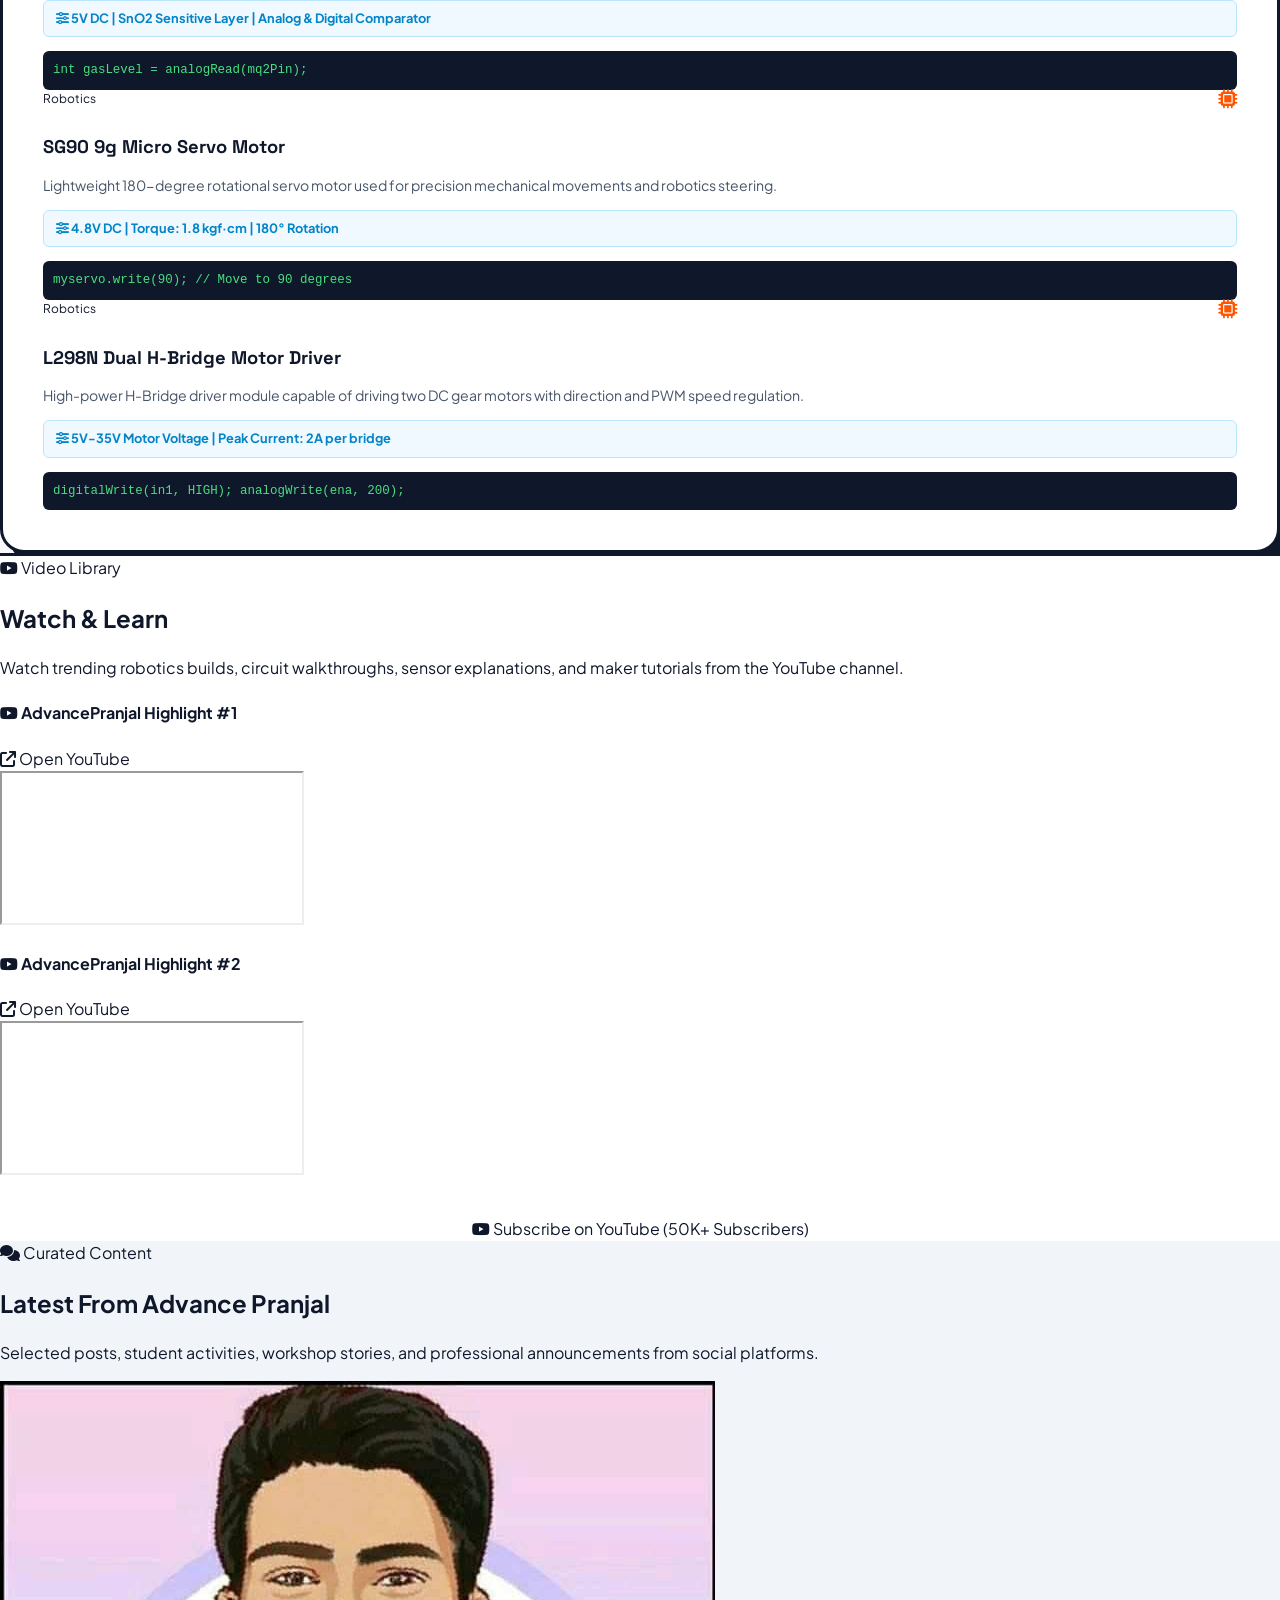
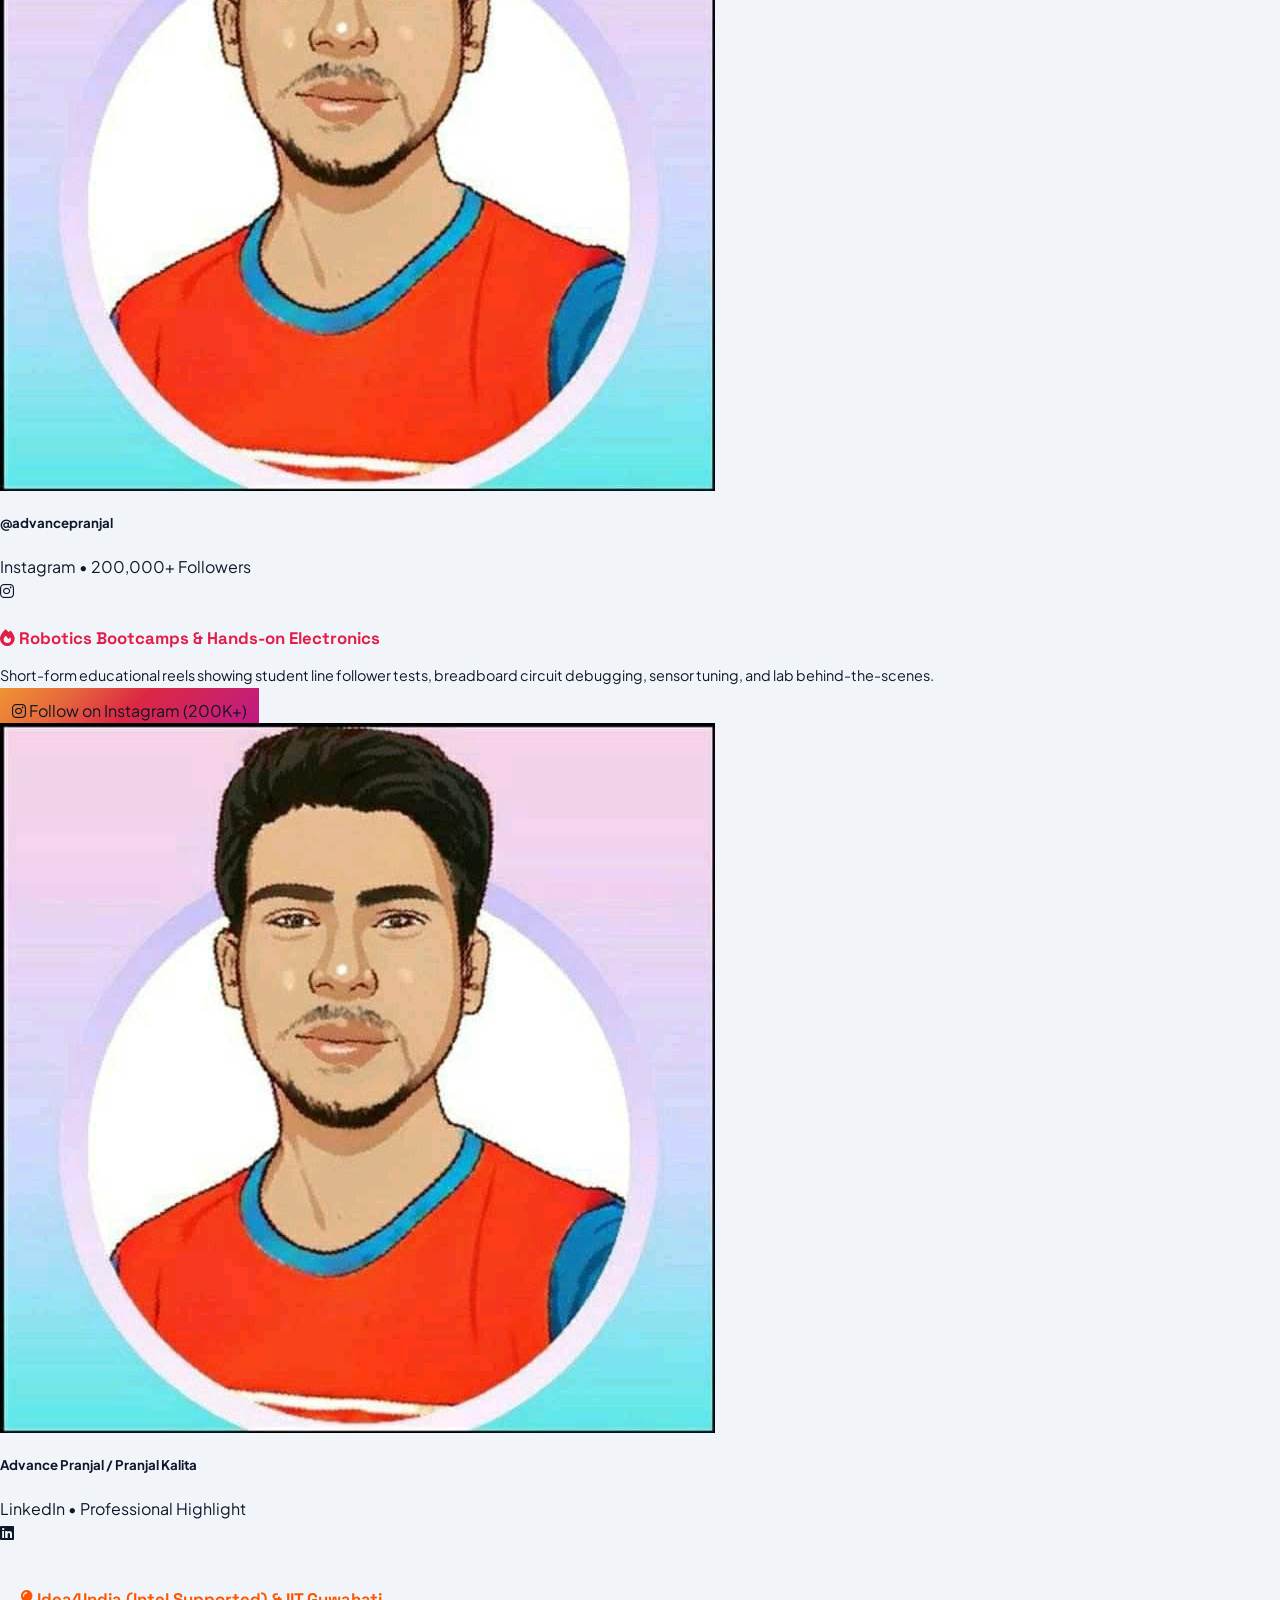
==== commit bc817d8b: "Organize navbar: keep 2 primary visible actions and group rest inside 3-line menu drawer" ====
--- a/index.html
+++ b/index.html
@@ -58,29 +58,43 @@
   <!-- Navigation Bar -->
   <nav class="navbar">
     <div class="nav-container">
-      <a href="#hero" class="brand-logo">
+      <a href="index.html#hero" class="brand-logo">
         <img src="assets/ap_logo.jpg" alt="Advance Pranjal Logo">
         <span class="brand-title">ADVANCE <span>PRANJAL</span></span>
       </a>
 
+      <!-- Visible Primary Actions (1 or 2 links stay visible) -->
+      <div class="nav-primary-actions">
+        <a href="index.html#hero" class="nav-visible-link active">Home</a>
+        <a href="index.html#learn" class="nav-visible-link">Learn Hub</a>
+        <a href="index.html#contact" class="nav-btn"><i class="fa-solid fa-paper-plane"></i> Contact</a>
+        
+        <!-- Three-Line Menu Button (Hamburguer Menu for all items) -->
+        <button class="menu-toggle-btn mobile-toggle" aria-label="Toggle Navigation Menu">
+          <i class="fa-solid fa-bars"></i>
+          <span class="menu-text">Menu</span>
+        </button>
+      </div>
+
+      <!-- Navigation Drawer (Contains all section buttons & pages) -->
       <ul class="nav-links">
-        <li><a href="#hero" class="active">Home</a></li>
-        <li><a href="#about">About</a></li>
-        <li><a href="#what-i-do">What I Do</a></li>
-        <li><a href="#professional-profile">Profile</a></li>
-        <li><a href="#achievements">Achievements</a></li>
-        <li><a href="#projects">Projects</a></li>
-        <li><a href="#learn">Learn</a></li>
-        <li><a href="#featured">Videos</a></li>
-        <li><a href="#social-feed">Social</a></li>
-        <li><a href="#makerhive" class="nav-btn-outline"><i class="fa-solid fa-rocket"></i> MakerHive</a></li>
-        <li><a href="#store" class="nav-btn-outline"><i class="fa-solid fa-bag-shopping"></i> AP Shop</a></li>
-        <li><a href="#contact" class="nav-btn"><i class="fa-solid fa-paper-plane"></i> Contact</a></li>
+        <li class="nav-drawer-header">
+          <span>Navigation Menu</span>
+        </li>
+        <li><a href="index.html#hero" class="active"><i class="fa-solid fa-house"></i> Home</a></li>
+        <li><a href="index.html#about"><i class="fa-solid fa-user"></i> About Pranjal</a></li>
+        <li><a href="index.html#what-i-do"><i class="fa-solid fa-briefcase"></i> What I Do</a></li>
+        <li><a href="index.html#professional-profile"><i class="fa-solid fa-id-card"></i> Professional Profile</a></li>
+        <li><a href="index.html#achievements"><i class="fa-solid fa-trophy"></i> Achievements</a></li>
+        <li><a href="index.html#projects"><i class="fa-solid fa-diagram-project"></i> Featured Projects</a></li>
+        <li><a href="index.html#learn"><i class="fa-solid fa-book-open"></i> Learn Robotics & AI</a></li>
+        <li><a href="index.html#featured"><i class="fa-brands fa-youtube"></i> Watch & Learn Videos</a></li>
+        <li><a href="index.html#social-feed"><i class="fa-solid fa-comments"></i> Social Highlights</a></li>
+        <li><a href="makerhive.html" class="nav-drawer-highlight"><i class="fa-solid fa-rocket"></i> Sparkbee MakerHive Page</a></li>
+        <li><a href="index.html#store" class="nav-drawer-highlight"><i class="fa-solid fa-bag-shopping"></i> AP Shop</a></li>
+        <li><a href="index.html#support" class="nav-drawer-highlight"><i class="fa-solid fa-heart"></i> Support Creator</a></li>
+        <li><a href="index.html#contact" class="nav-btn" style="justify-content: center; width: 100%; margin-top: 10px;"><i class="fa-solid fa-paper-plane"></i> Contact Me</a></li>
       </ul>
-
-      <div class="mobile-toggle">
-        <i class="fa-solid fa-bars"></i>
-      </div>
     </div>
   </nav>
 
--- a/styles.css
+++ b/styles.css
@@ -161,15 +161,17 @@
 }
 
 .circle-border {
-  width: 100px;
-  height: 100px;
-  padding: 4px;
+  width: 105px;
+  height: 105px;
+  padding: 5px;
   display: flex;
   justify-content: center;
   align-items: center;
   border-radius: 50%;
-  background: linear-gradient(135deg, var(--accent-orange), var(--accent-amber), var(--accent-cyan));
-  animation: spin 0.8s linear infinite;
+  background: conic-gradient(from 0deg, #ff5500, #f59e0b, #0284c7, #e11d48, #ff5500);
+  animation: spin 1.2s linear infinite;
+  box-shadow: 0 0 20px rgba(255, 85, 0, 0.4), 0 0 35px rgba(2, 132, 199, 0.3);
+  position: relative;
 }
 
 .circle-core {
@@ -180,9 +182,11 @@
   display: flex;
   align-items: center;
   justify-content: center;
-  color: var(--accent-orange);
-  font-size: 2rem;
   overflow: hidden;
+  position: relative;
+  /* Counter-rotate inner core so logo stays completely static and upright */
+  animation: reverse-spin 1.2s linear infinite;
+  border: 3px solid #ffffff;
 }
 
 .preloader-logo {
@@ -193,7 +197,7 @@
 }
 
 .preloader-text {
-  margin-top: 20px;
+  margin-top: 24px;
   font-family: var(--font-display);
   letter-spacing: 2px;
   font-size: 1.8rem;
@@ -203,6 +207,11 @@
 @keyframes spin {
   from { transform: rotate(0deg); }
   to { transform: rotate(360deg); }
+}
+
+@keyframes reverse-spin {
+  from { transform: rotate(0deg); }
+  to { transform: rotate(-360deg); }
 }
 
 /* Navigation Bar */
@@ -253,41 +262,132 @@
 
 .brand-title span {
   color: var(--accent-orange);
-}
-
-.nav-links {
-  display: flex;
-  align-items: center;
-  gap: 18px;
-  list-style: none;
-}
-
-.nav-links a {
-  font-family: var(--font-heading);
-  font-size: 0.88rem;
+.nav-primary-actions {
+  display: flex;
+  align-items: center;
+  gap: 16px;
+}
+
+.nav-visible-link {
+  font-family: var(--font-heading);
+  font-size: 0.92rem;
   font-weight: 800;
   color: var(--text-muted);
-  transition: 0.2s ease;
-  text-transform: uppercase;
+  text-transform: uppercase;
+  transition: all 0.2s ease;
+  padding: 6px 10px;
+}
+
+.nav-visible-link:hover, .nav-visible-link.active {
+  color: var(--accent-orange);
+}
+
+.menu-toggle-btn {
+  display: inline-flex;
+  align-items: center;
+  gap: 8px;
+  padding: 8px 16px;
+  background: #ffffff;
+  border: 2px solid var(--border-dark);
+  border-radius: 10px;
+  box-shadow: var(--shadow-sm);
+  font-family: var(--font-heading);
+  font-weight: 900;
+  font-size: 0.9rem;
+  color: var(--border-dark);
+  cursor: pointer;
+  transition: all 0.2s ease;
+}
+
+.menu-toggle-btn:hover {
+  background: var(--border-dark);
+  color: #ffffff;
+  box-shadow: var(--shadow-orange);
+  transform: translate(-2px, -2px);
+}
+
+.menu-toggle-btn i {
+  font-size: 1.1rem;
+}
+
+.nav-links {
+  position: fixed;
+  top: calc(var(--nav-height) + var(--ticker-height));
+  right: -100%;
+  width: 320px;
+  max-width: 90vw;
+  height: calc(100vh - var(--nav-height) - var(--ticker-height));
+  background: #ffffff;
+  border-left: 3px solid var(--border-dark);
+  box-shadow: -10px 0 30px rgba(15, 23, 42, 0.15);
+  display: flex;
+  flex-direction: column;
+  justify-content: flex-start;
+  align-items: stretch;
+  padding: 24px;
+  gap: 12px;
+  list-style: none;
+  overflow-y: auto;
+  transition: right 0.3s cubic-bezier(0.34, 1.56, 0.64, 1);
+  z-index: 999;
+}
+
+.nav-links.active {
+  right: 0;
+}
+
+.nav-drawer-header {
+  font-family: var(--font-heading);
+  font-size: 0.85rem;
+  font-weight: 900;
+  text-transform: uppercase;
+  letter-spacing: 1.5px;
+  color: var(--accent-orange);
+  padding-bottom: 12px;
+  border-bottom: 2px solid var(--border-light);
+  margin-bottom: 6px;
+}
+
+.nav-links a {
+  font-family: var(--font-heading);
+  font-size: 0.92rem;
+  font-weight: 800;
+  color: var(--border-dark);
+  transition: all 0.2s ease;
+  text-transform: uppercase;
+  display: flex;
+  align-items: center;
+  gap: 12px;
+  padding: 10px 14px;
+  border-radius: 8px;
+  border: 2px solid transparent;
 }
 
 .nav-links a:hover, .nav-links a.active {
+  background: #fff7ed;
+  border-color: var(--accent-orange);
   color: var(--accent-orange);
+  transform: translateX(4px);
+}
+
+.nav-drawer-highlight {
+  background: #f1f5f9;
+  border-color: #cbd5e1 !important;
 }
 
 .nav-btn {
-  padding: 8px 16px;
+  padding: 10px 18px;
   background: var(--accent-orange);
   color: #ffffff !important;
   font-family: var(--font-heading);
   font-weight: 900 !important;
-  font-size: 0.85rem !important;
+  font-size: 0.88rem !important;
   border-radius: 10px;
   border: 2px solid var(--border-dark);
   box-shadow: var(--shadow-sm);
   display: inline-flex;
   align-items: center;
-  gap: 6px;
+  gap: 8px;
   transition: all 0.2s ease;
 }
 
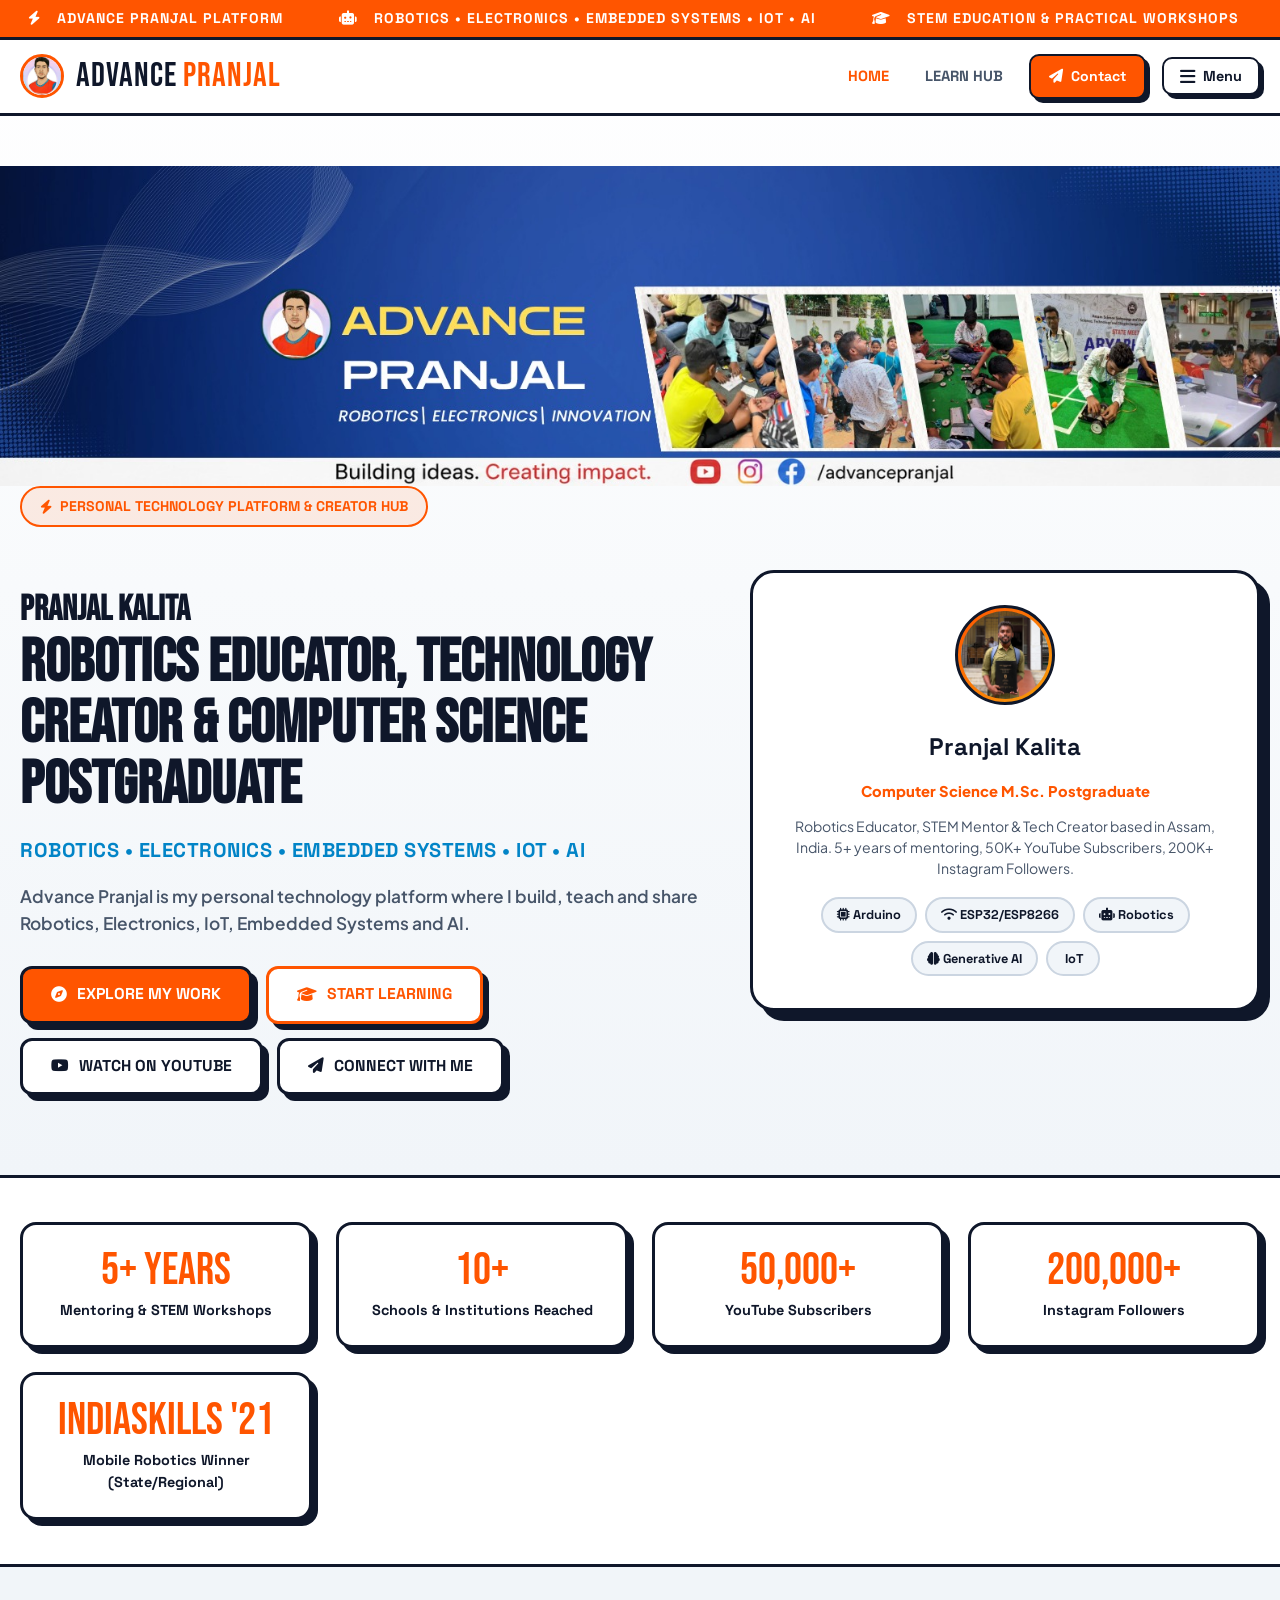
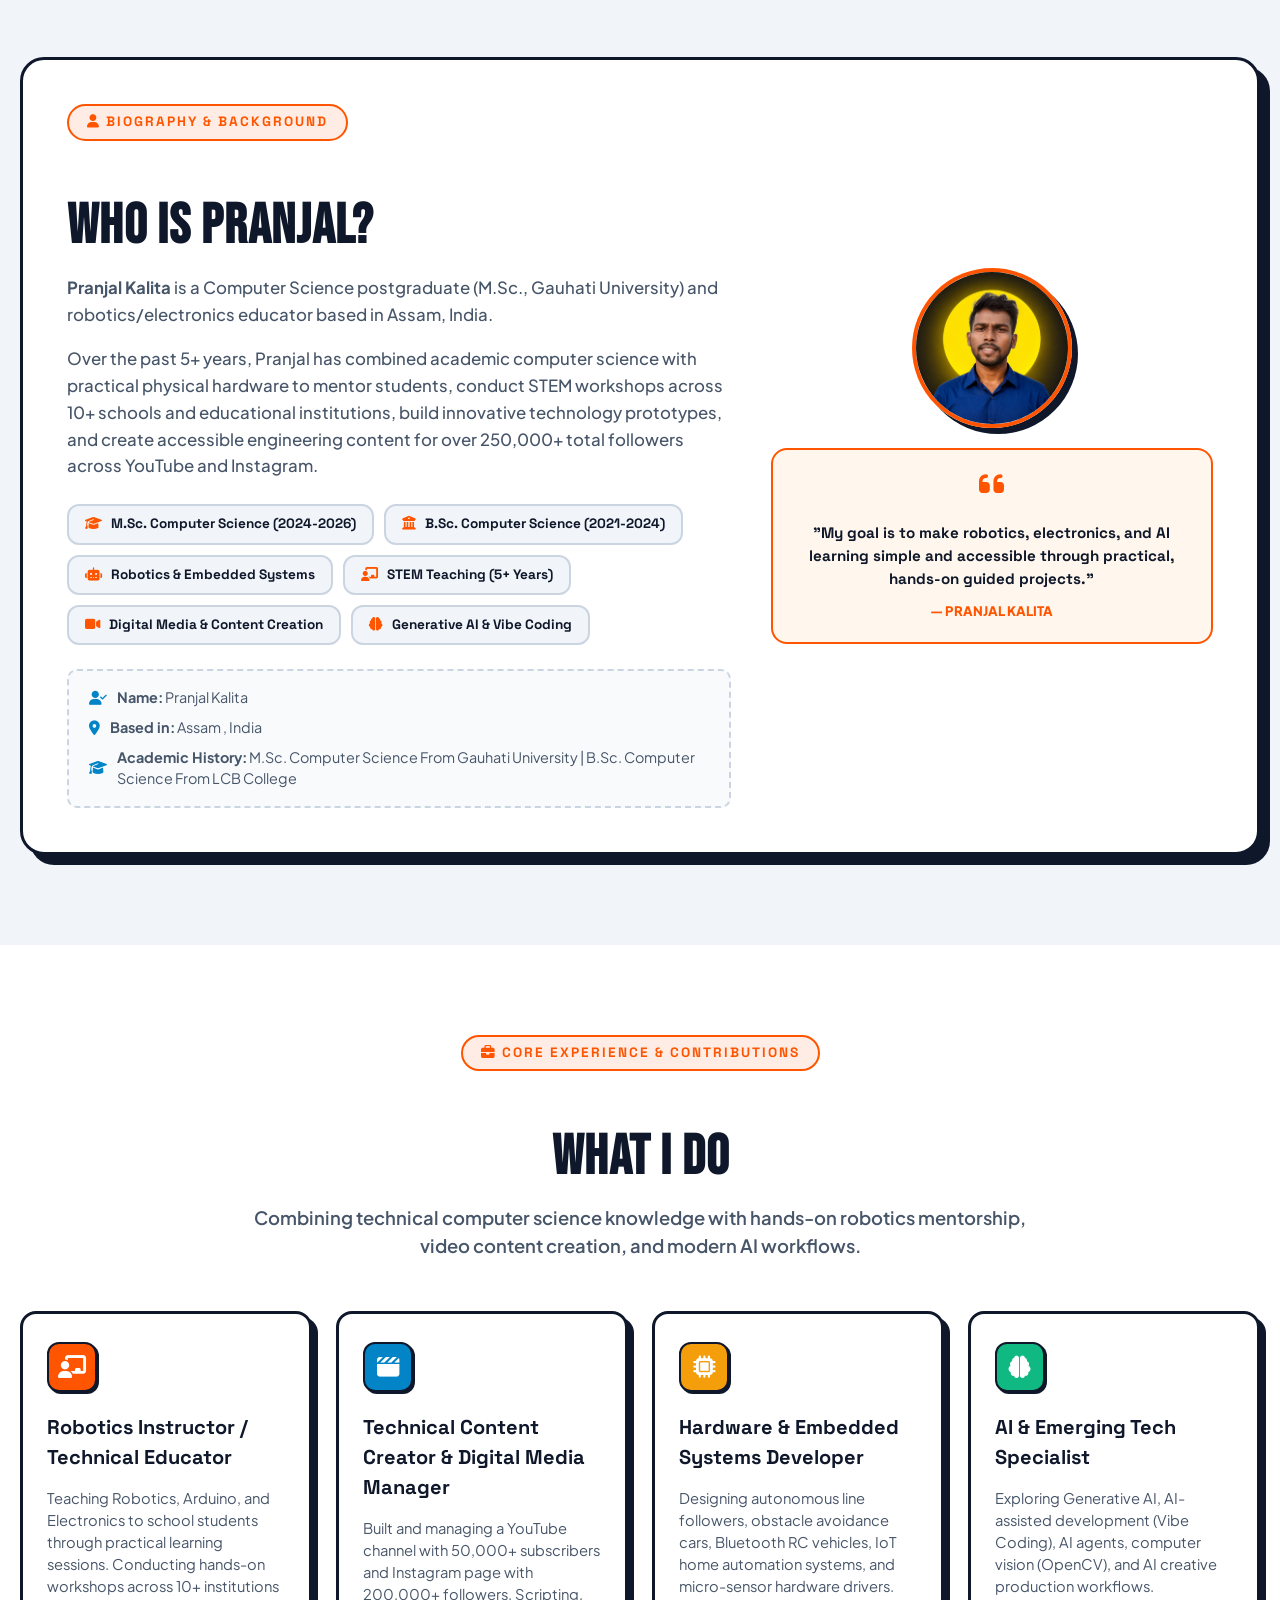
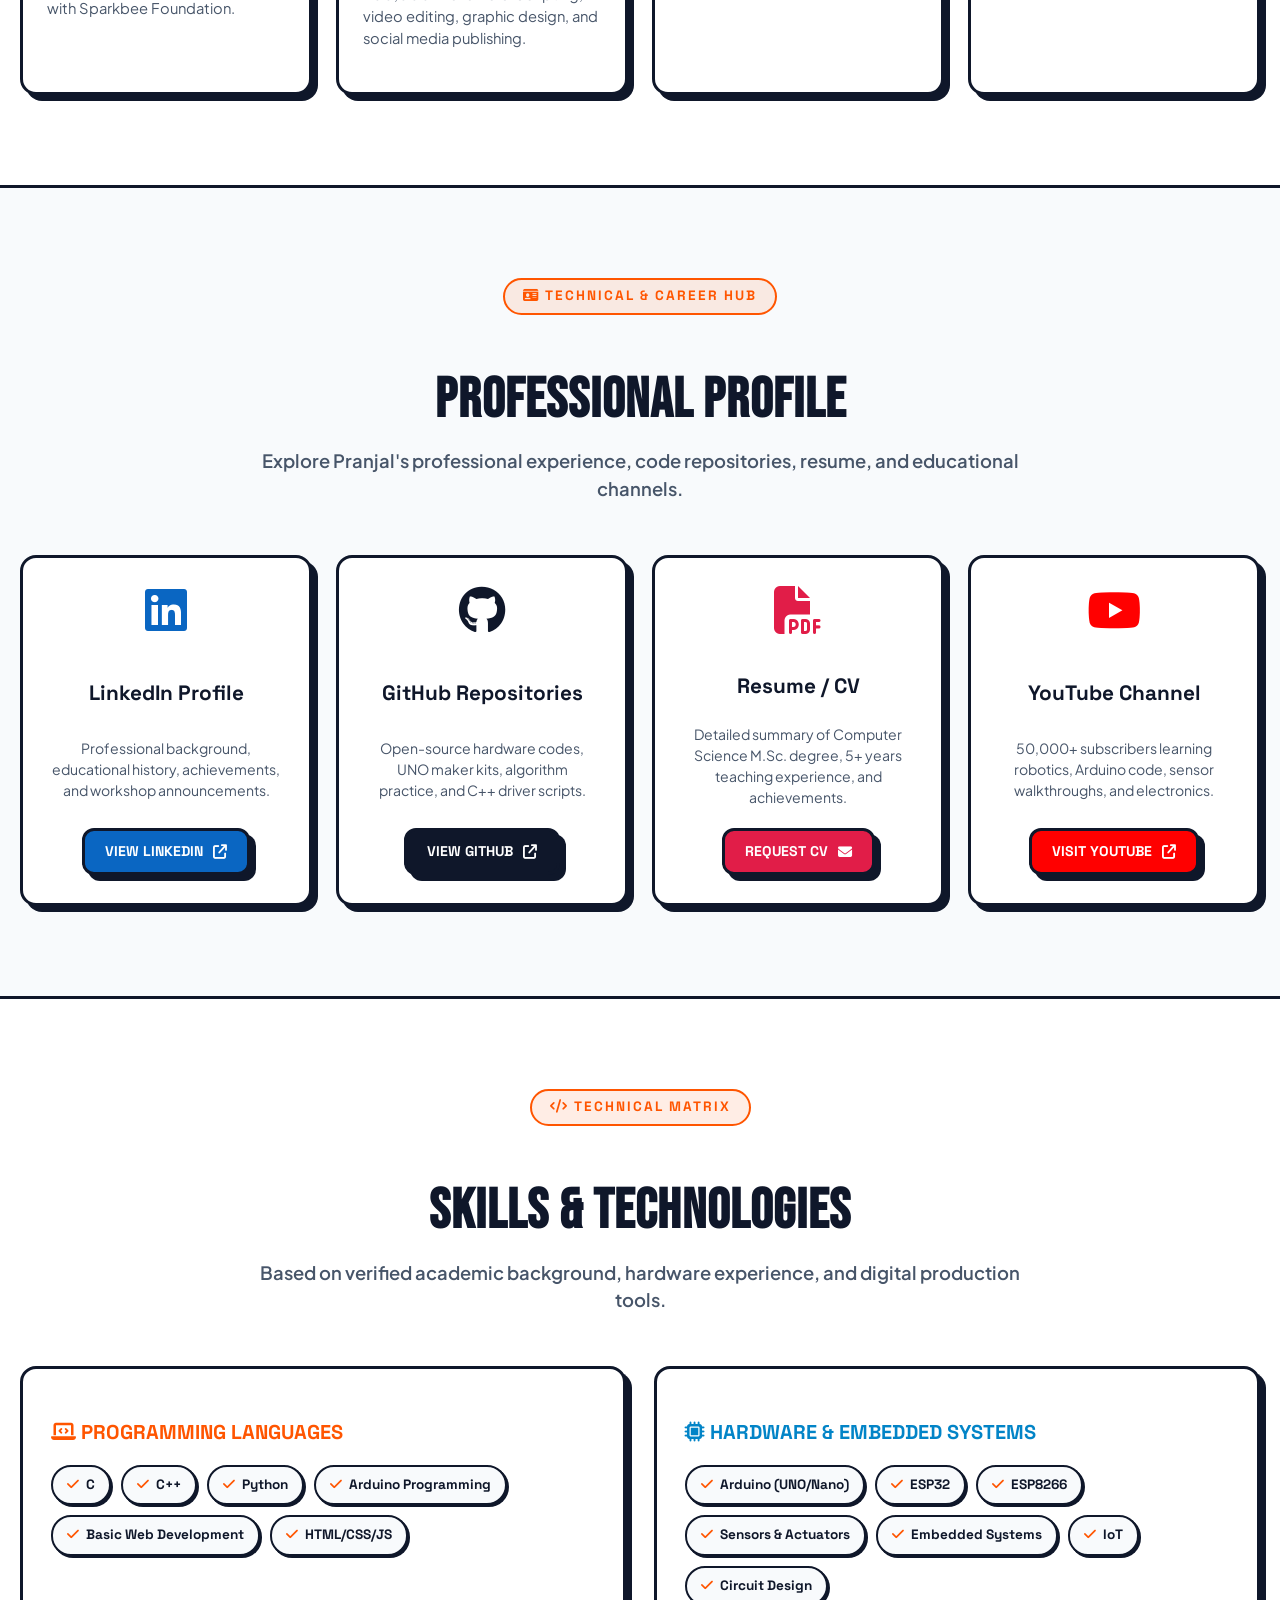
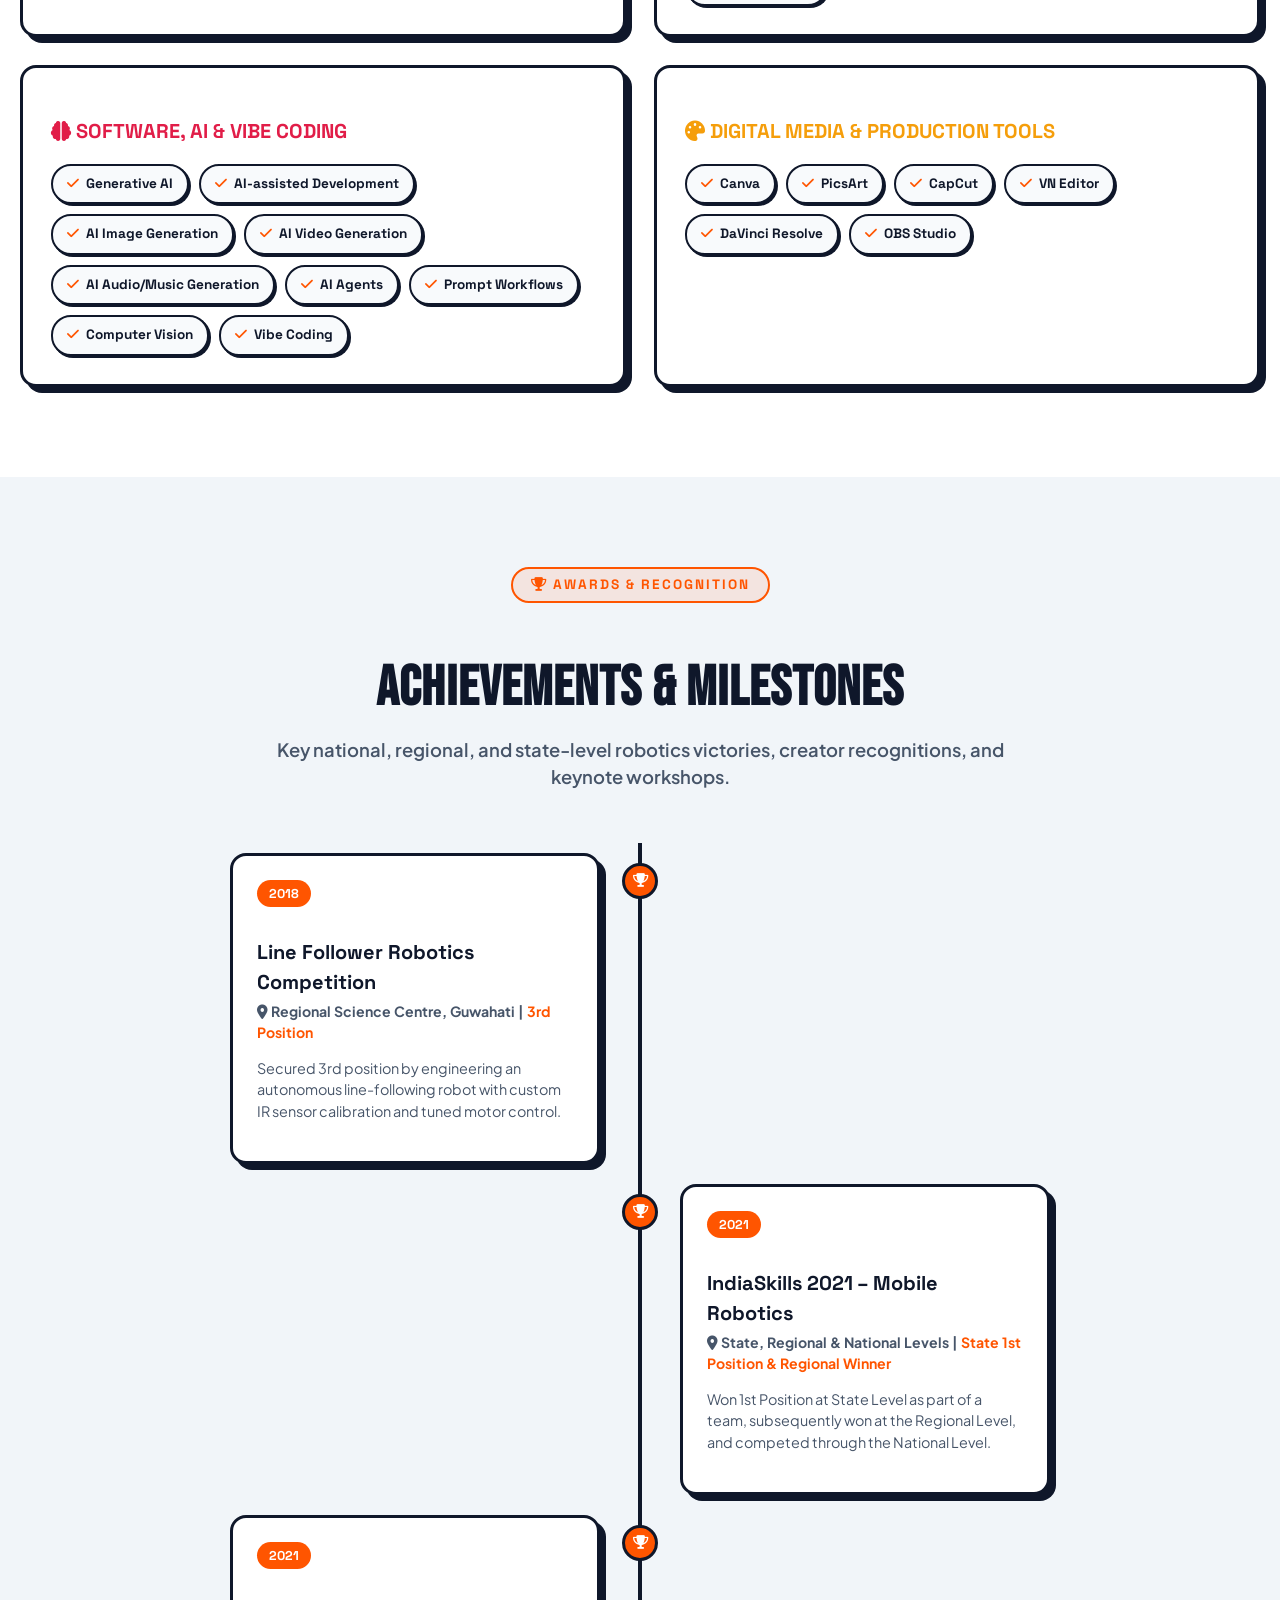
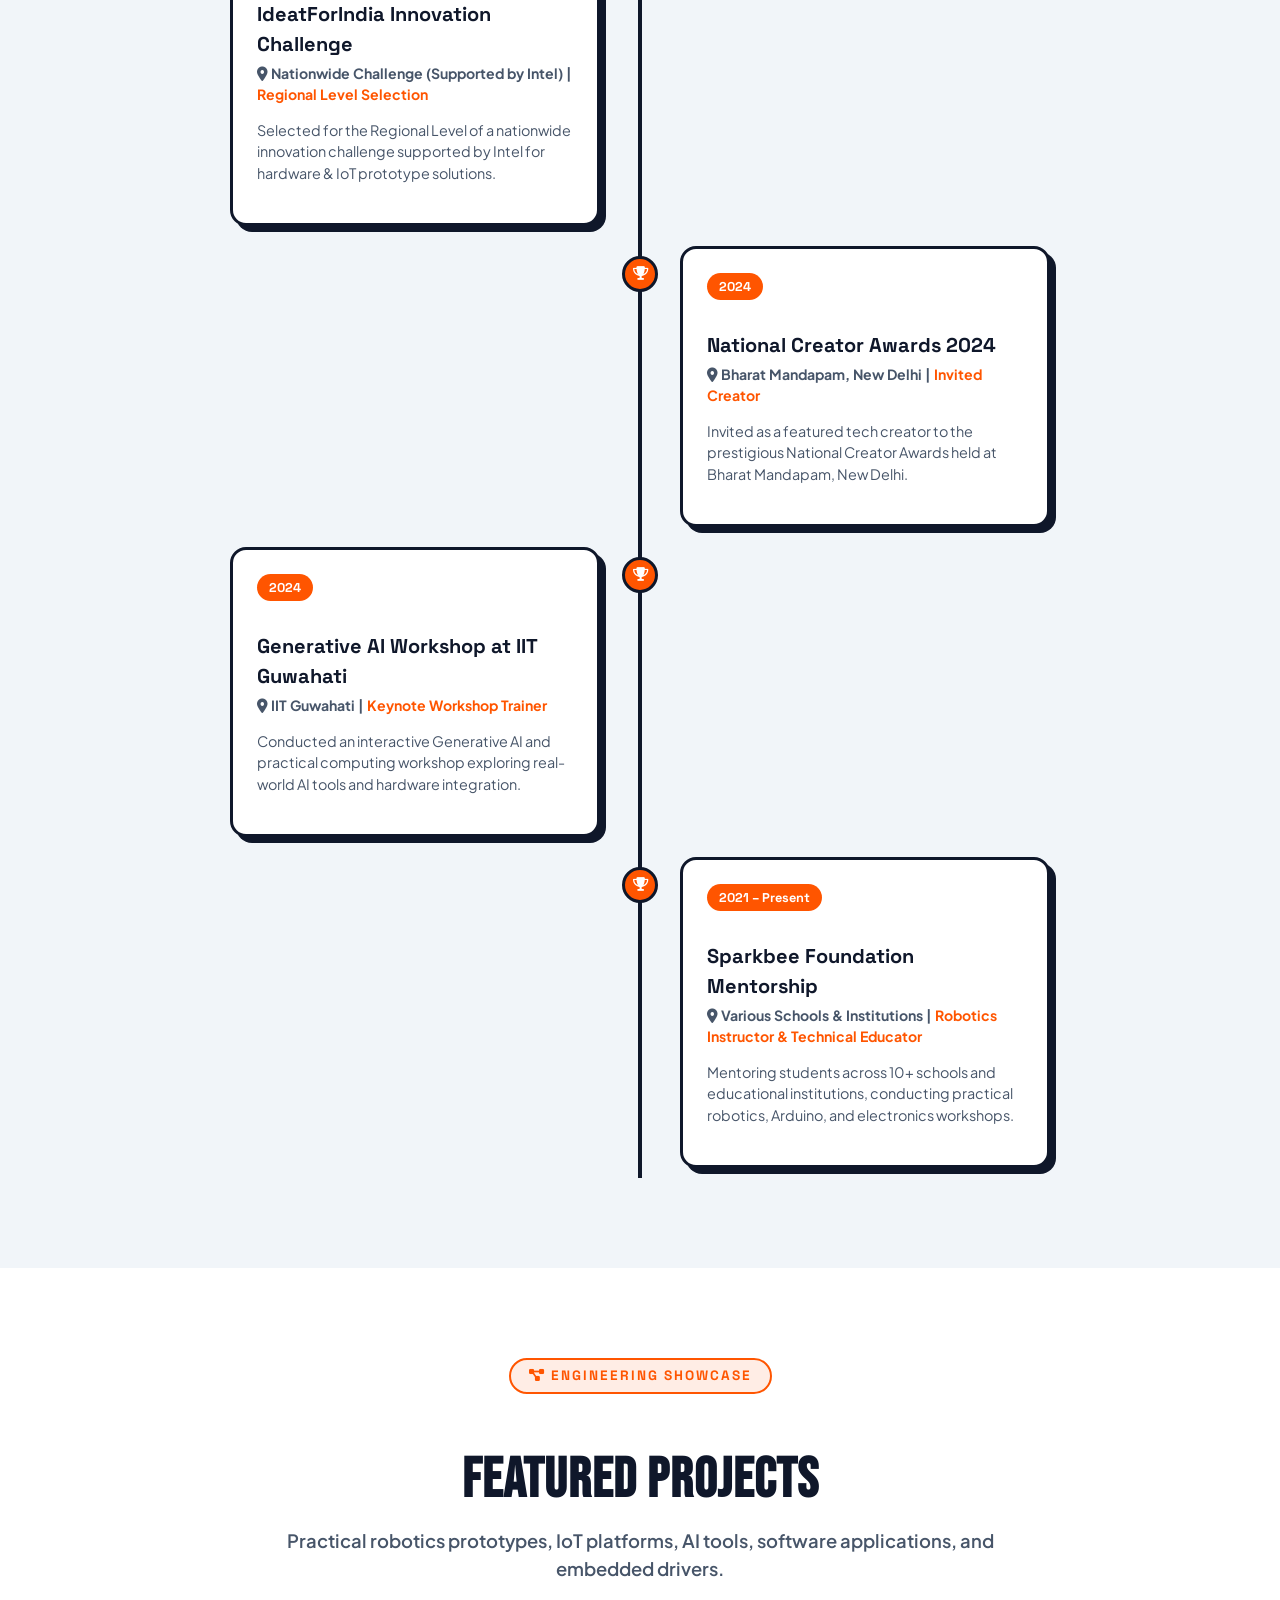
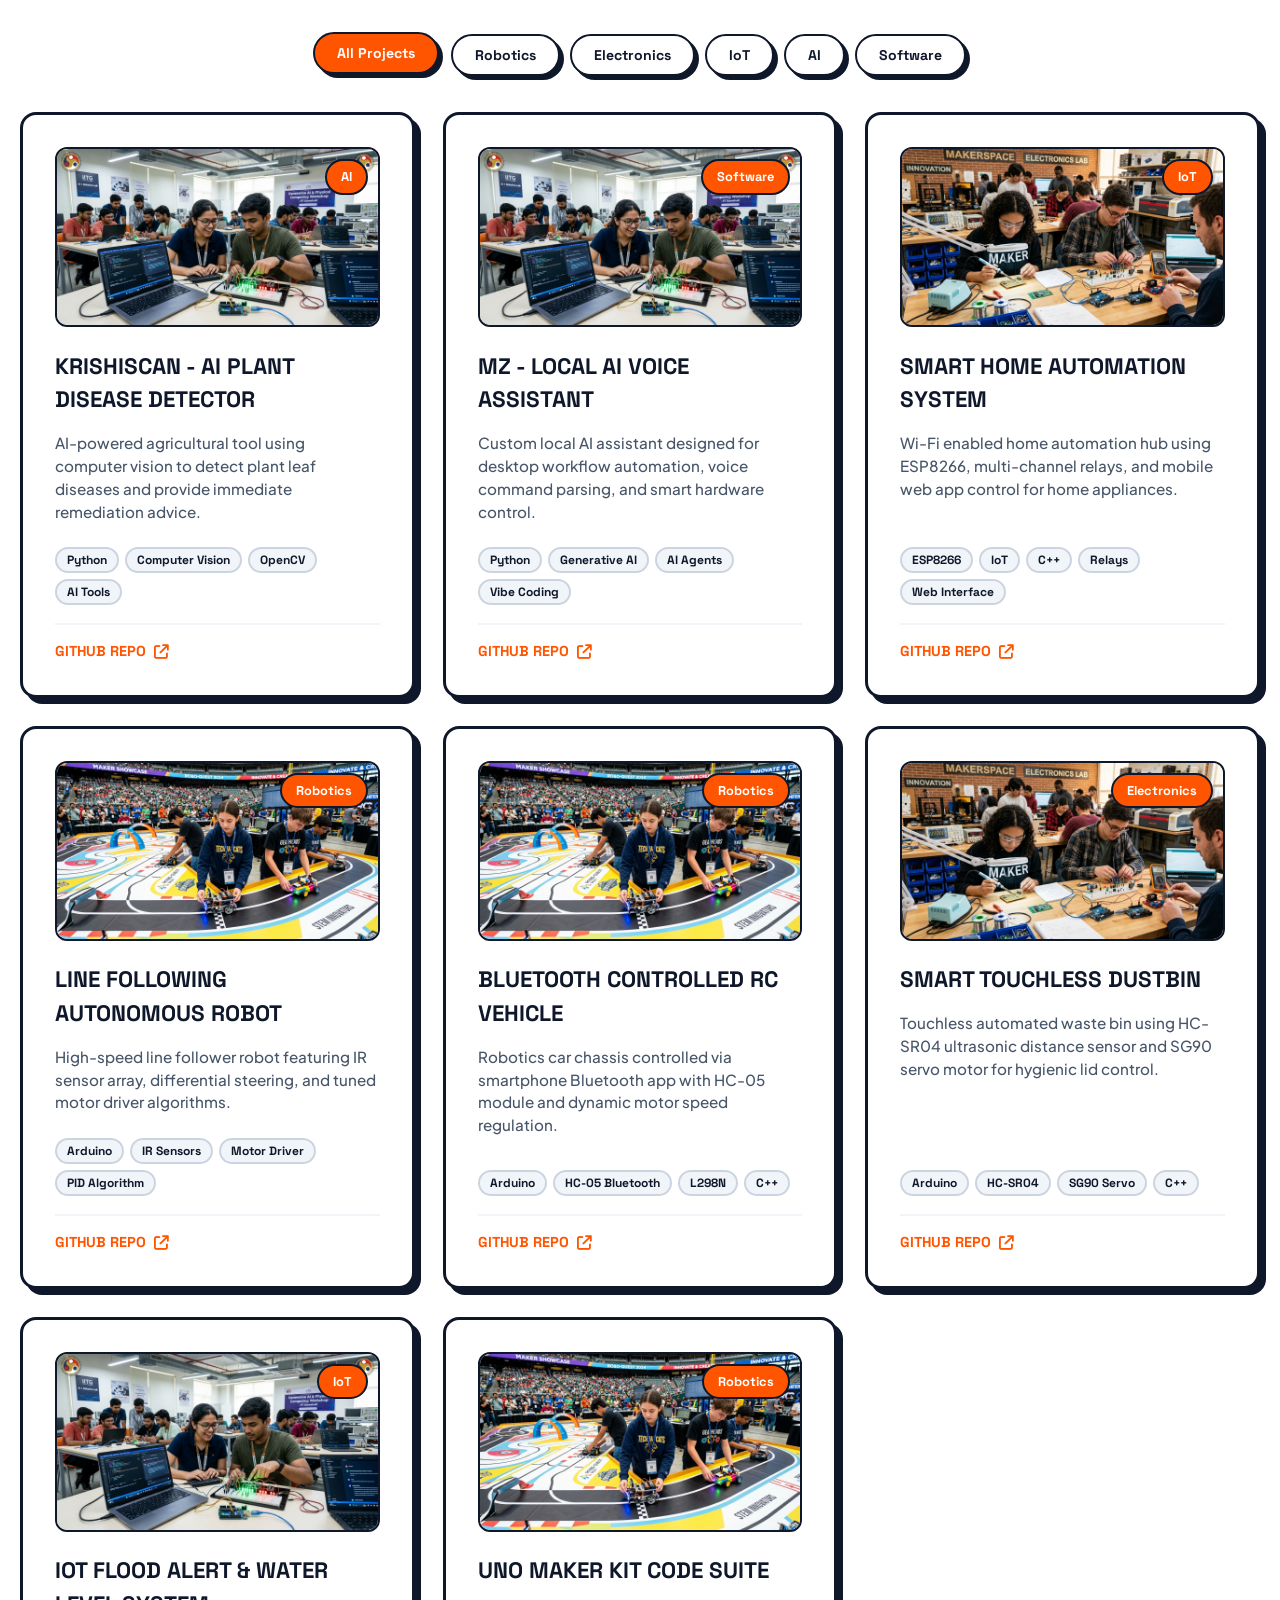
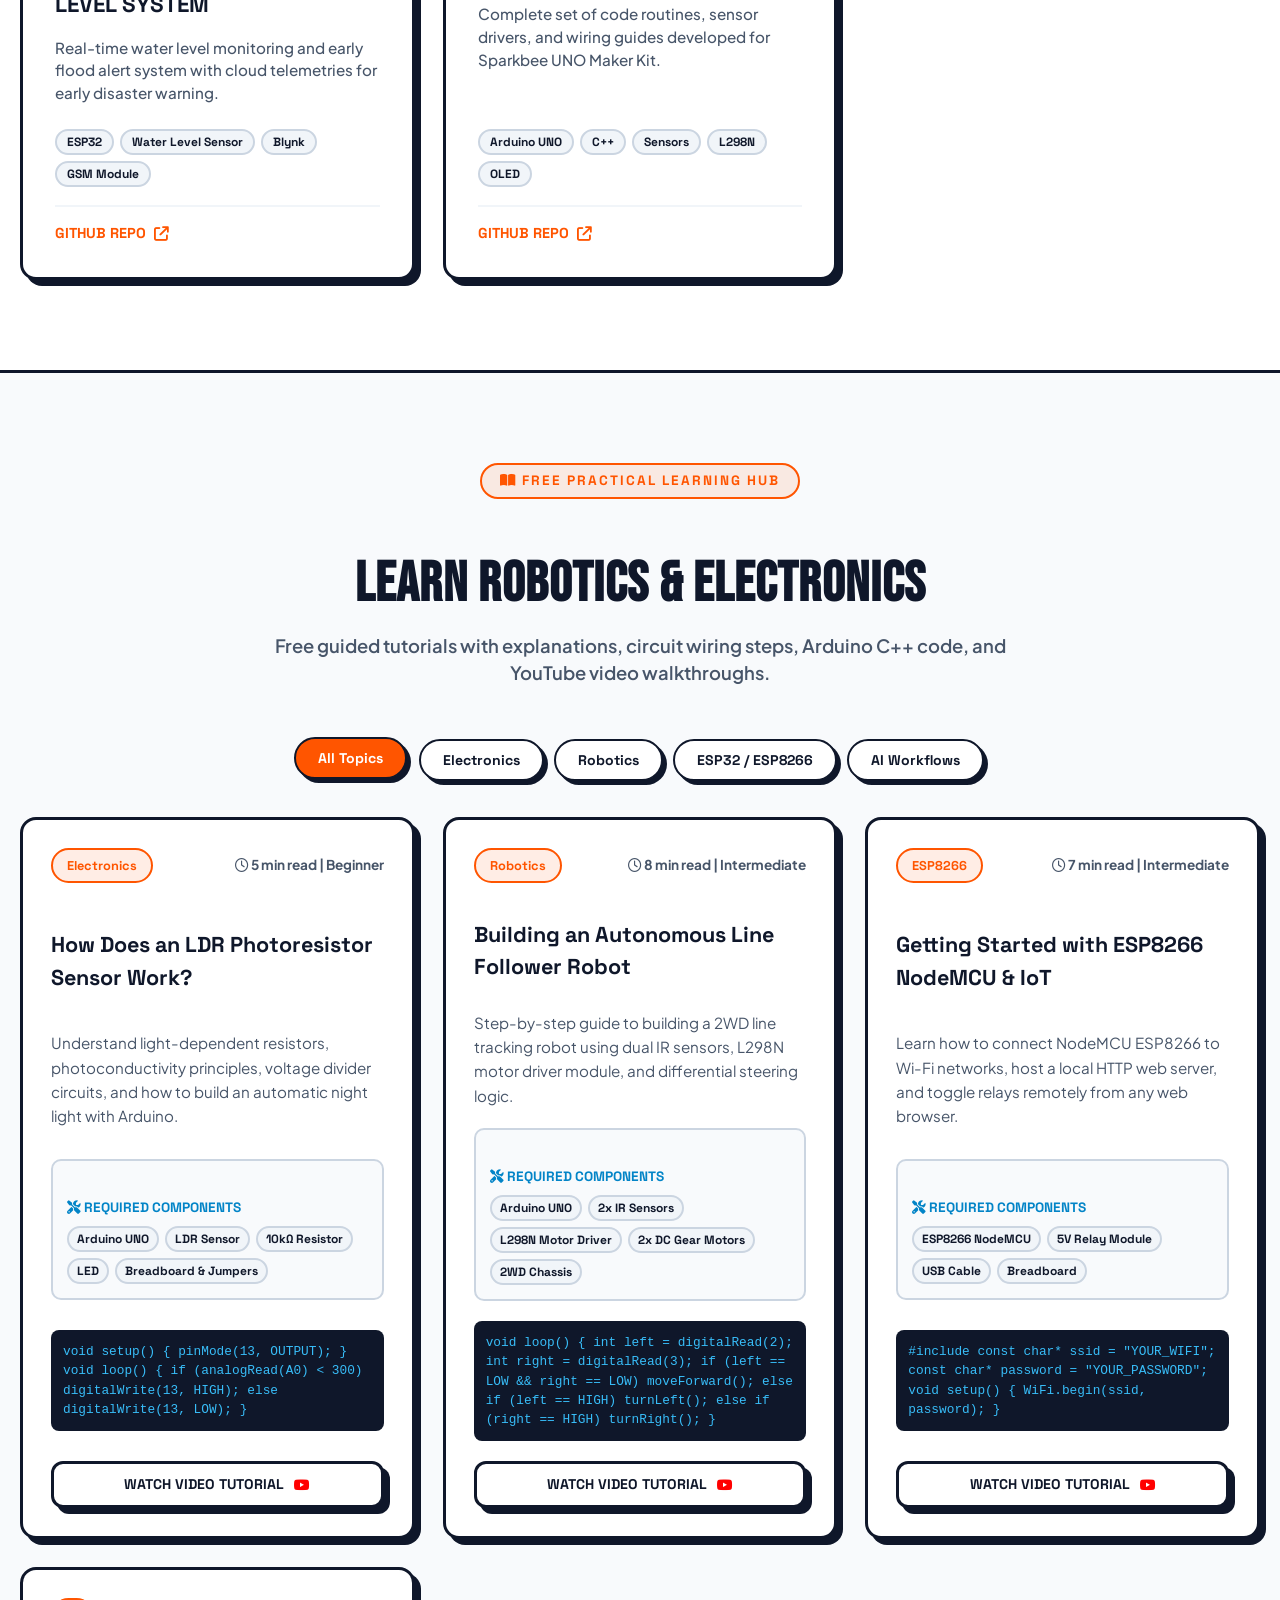
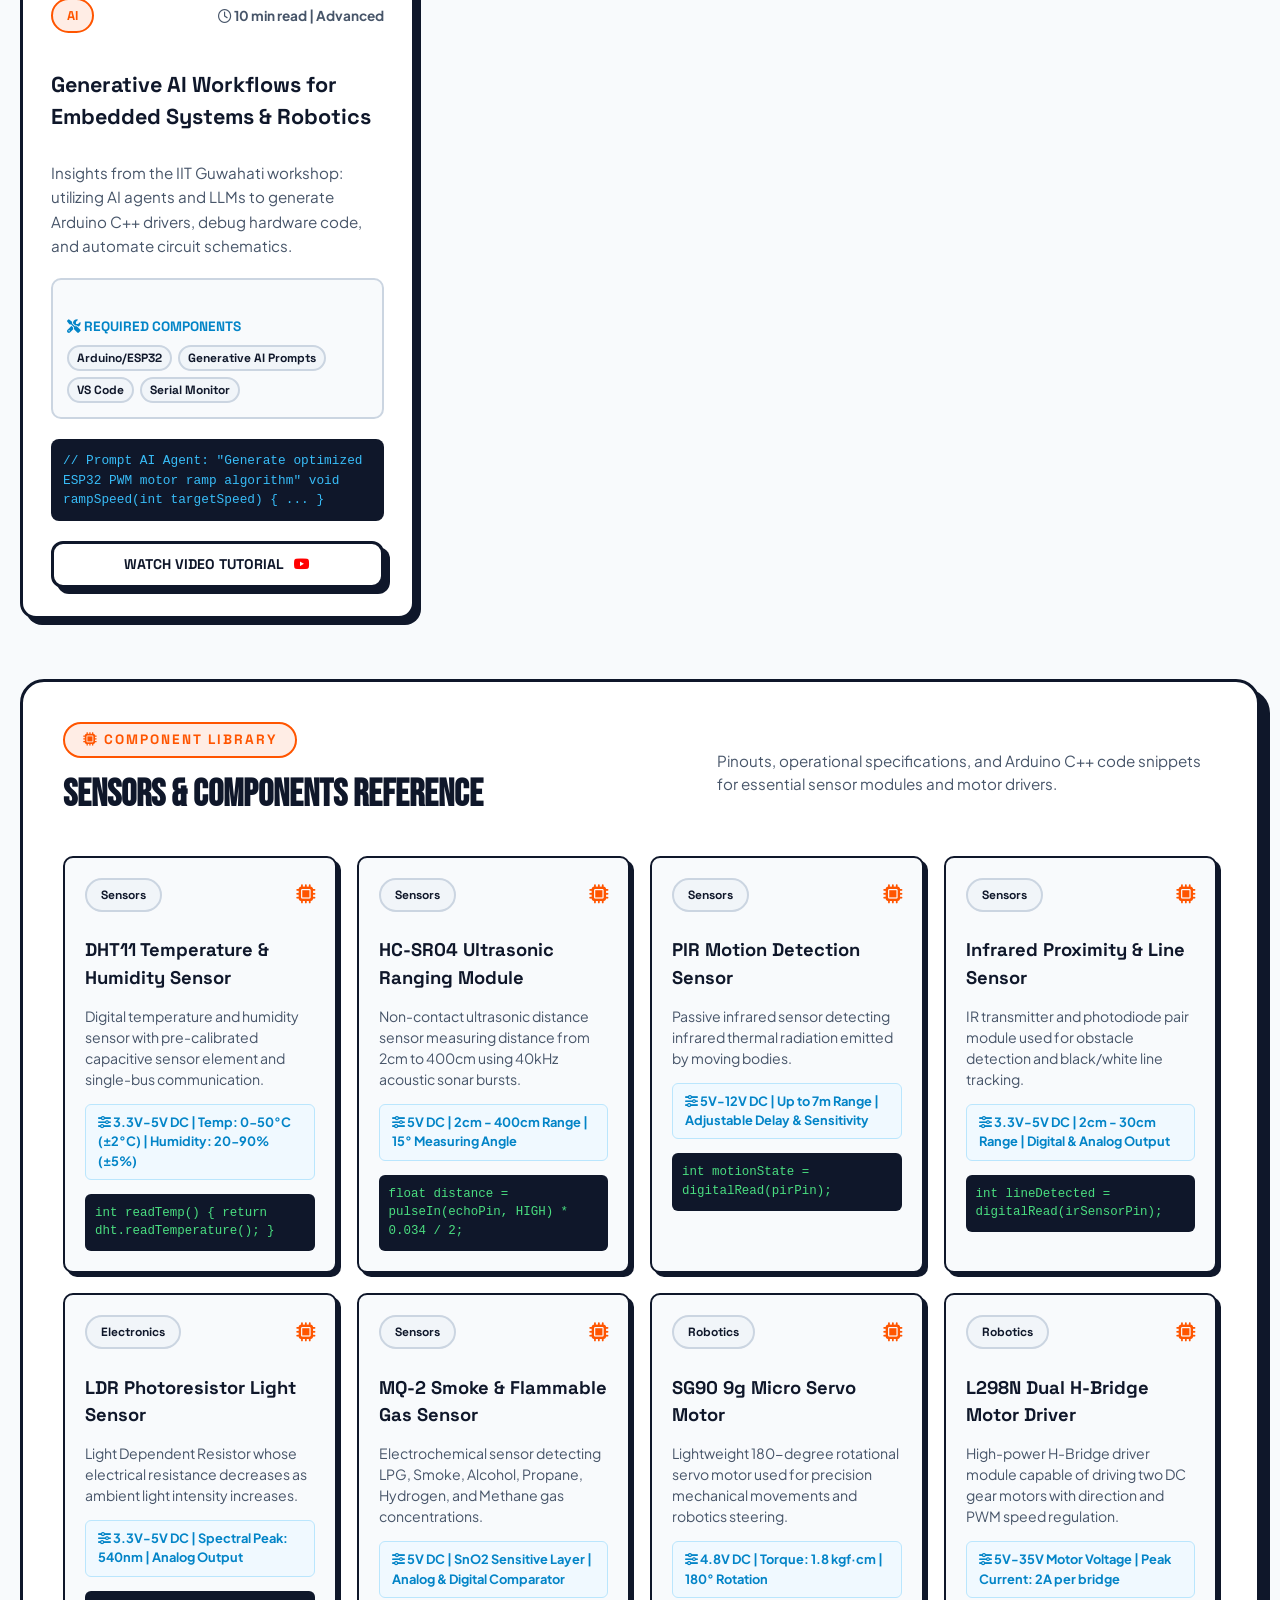
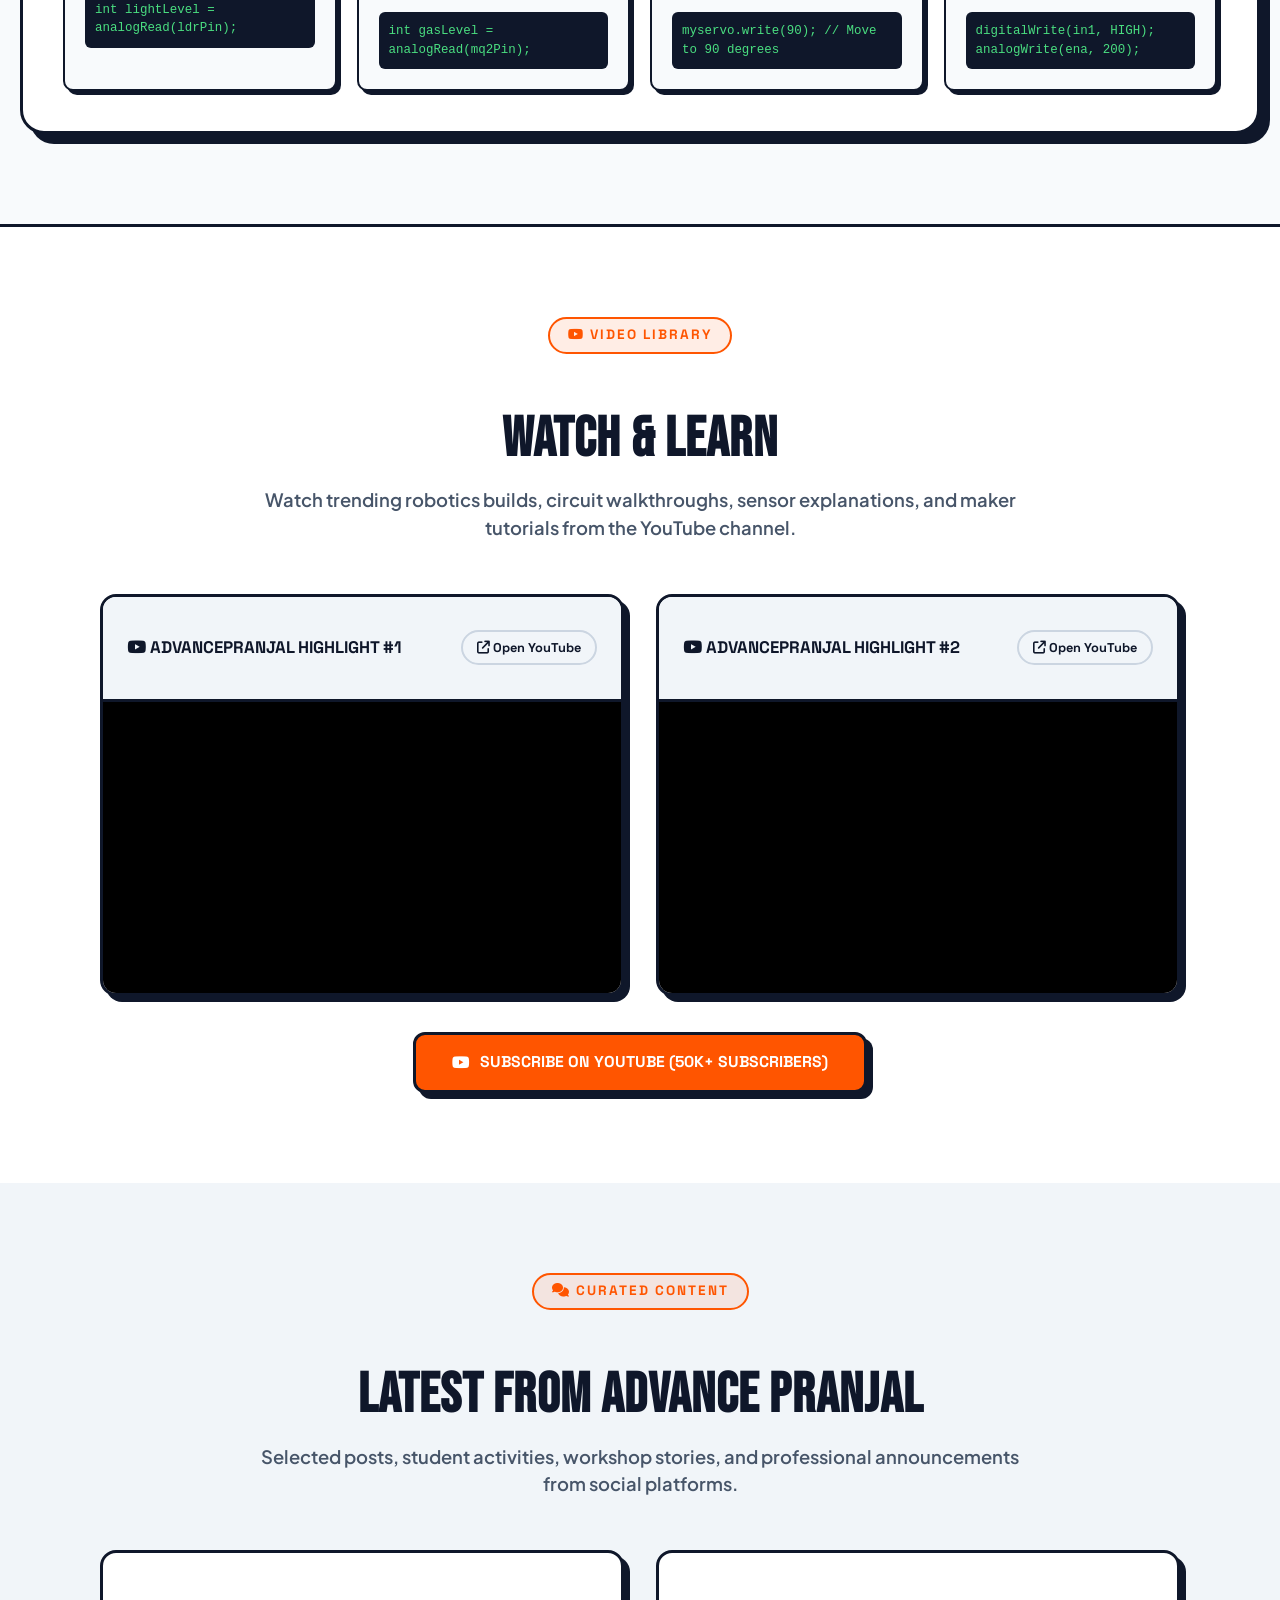
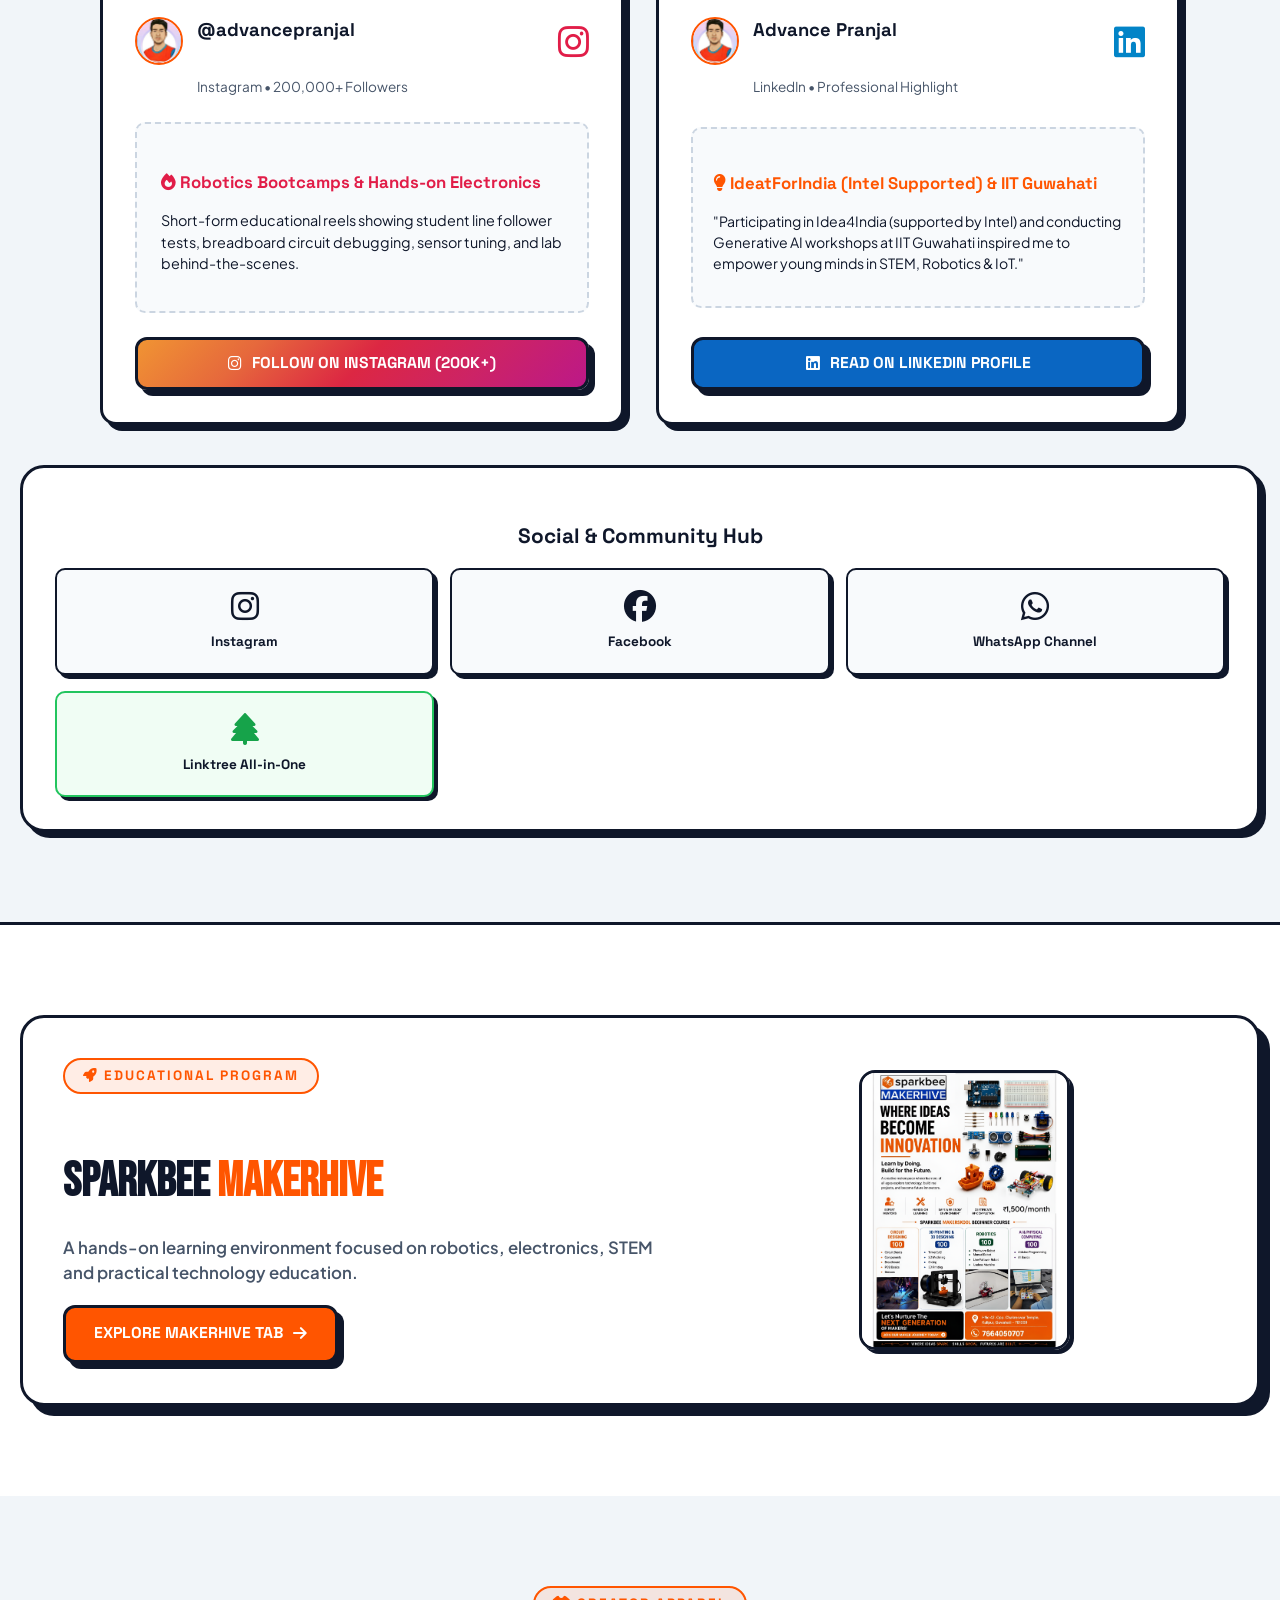
==== commit d4d4816e: "Enhance preloader with futuristic dark tech studio theme, glowing particles, animated typewriter tex" ====
--- a/index.html
+++ b/index.html
@@ -43,8 +43,13 @@
   <div class="bg-glow-1"></div>
   <div class="bg-glow-2"></div>
 
-  <!-- Preloader Screen -->
+  <!-- Preloader Screen (Animated Futuristic Tech Studio) -->
   <div id="preloader">
+    <div class="preloader-bg-glow"></div>
+    <div class="preloader-particles">
+      <span></span><span></span><span></span><span></span><span></span>
+    </div>
+    
     <div class="spinner-box">
       <div class="circle-border">
         <div class="circle-core">
@@ -52,7 +57,13 @@
         </div>
       </div>
     </div>
-    <div class="preloader-text">Loading Pranjal Kalita | Advance Pranjal...</div>
+    
+    <div class="preloader-text-box">
+      <span id="preloaderTypedText" class="typed-text"></span><span class="typing-cursor">|</span>
+    </div>
+    <div class="preloader-progress-bar">
+      <div class="preloader-progress-fill"></div>
+    </div>
   </div>
 
   <!-- Navigation Bar -->
@@ -137,12 +148,12 @@
 
       <div class="hero-card-preview">
         <div class="hero-avatar-wrapper">
-          <img src="assets/ap_logo.jpg" alt="Pranjal Kalita Profile">
+          <img src="assets/pranjal.jpeg" alt="Pranjal Kalita Profile">
         </div>
         <h3 style="font-family: var(--font-heading); font-size: 1.5rem; margin-bottom: 4px; color: var(--border-dark);">Pranjal Kalita</h3>
         <p style="color: var(--accent-orange); font-size: 0.92rem; font-weight: 800; margin-bottom: 10px;">Computer Science M.Sc. Postgraduate</p>
         <p style="color: var(--text-muted); font-size: 0.88rem; margin-bottom: 16px; line-height: 1.5;">
-          Robotics Educator, STEM Mentor & Tech Creator based in Assam, India. 4+ years of mentoring, 50K+ YouTube Subscribers, 200K+ Instagram Followers.
+          Robotics Educator, STEM Mentor & Tech Creator based in Assam, India. 5+ years of mentoring, 50K+ YouTube Subscribers, 200K+ Instagram Followers.
         </p>
         
         <div class="tech-tags">
@@ -150,6 +161,7 @@
           <span class="tech-tag"><i class="fa-solid fa-wifi"></i> ESP32/ESP8266</span>
           <span class="tech-tag"><i class="fa-solid fa-robot"></i> Robotics</span>
           <span class="tech-tag"><i class="fa-solid fa-brain"></i> Generative AI</span>
+          <span class="tech-tag"><i class="fa-solid fa-internet"></i> IoT</span>
         </div>
       </div>
     </div>
@@ -175,27 +187,27 @@
             <strong>Pranjal Kalita</strong> is a Computer Science postgraduate (M.Sc., Gauhati University) and robotics/electronics educator based in Assam, India.
           </p>
           <p class="about-paragraph">
-            Over the past 4+ years, Pranjal has combined academic computer science with practical physical hardware to mentor students, conduct STEM workshops across 10+ schools and educational institutions, build innovative technology prototypes, and create accessible engineering content for over 250,000+ total followers across YouTube and Instagram.
+            Over the past 5+ years, Pranjal has combined academic computer science with practical physical hardware to mentor students, conduct STEM workshops across 10+ schools and educational institutions, build innovative technology prototypes, and create accessible engineering content for over 250,000+ total followers across YouTube and Instagram.
           </p>
 
           <div class="about-journey-grid">
             <div class="journey-badge"><i class="fa-solid fa-graduation-cap"></i> M.Sc. Computer Science (2024-2026)</div>
             <div class="journey-badge"><i class="fa-solid fa-university"></i> B.Sc. Computer Science (2021-2024)</div>
             <div class="journey-badge"><i class="fa-solid fa-robot"></i> Robotics & Embedded Systems</div>
-            <div class="journey-badge"><i class="fa-solid fa-chalkboard-user"></i> STEM Teaching (4+ Years)</div>
+            <div class="journey-badge"><i class="fa-solid fa-chalkboard-user"></i> STEM Teaching (5+ Years)</div>
             <div class="journey-badge"><i class="fa-solid fa-video"></i> Digital Media & Content Creation</div>
             <div class="journey-badge"><i class="fa-solid fa-brain"></i> Generative AI & Vibe Coding</div>
           </div>
 
           <div class="public-info-box">
             <div class="info-item"><i class="fa-solid fa-user-check"></i> <span><strong>Name:</strong> Pranjal Kalita</span></div>
-            <div class="info-item"><i class="fa-solid fa-location-dot"></i> <span><strong>Based in:</strong> Sualkuchi, Assam – 781103, India</span></div>
-            <div class="info-item"><i class="fa-solid fa-graduation-cap"></i> <span><strong>Academic History:</strong> M.Sc. Computer Science (Gauhati University, CGPA: 6.97) | B.Sc. CS (LCB College, CGPA: 6.96)</span></div>
+            <div class="info-item"><i class="fa-solid fa-location-dot"></i> <span><strong>Based in:</strong> Assam , India</span></div>
+            <div class="info-item"><i class="fa-solid fa-graduation-cap"></i> <span><strong>Academic History:</strong> M.Sc. Computer Science From Gauhati University | B.Sc. Computer Science From LCB College </span></div>
           </div>
         </div>
 
         <div class="about-image-col">
-          <img src="assets/ap_logo.jpg" alt="Pranjal Kalita Profile Picture" class="about-avatar-img">
+          <img src="assets/PranjalKalita.jpeg" alt="Pranjal Kalita Profile Picture" class="about-avatar-img">
           <div class="about-quote-card">
             <i class="fa-solid fa-quote-left quote-icon"></i>
             <p>"My goal is to make robotics, electronics, and AI learning simple and accessible through practical, hands-on guided projects."</p>
@@ -282,7 +294,7 @@
         <div class="beyond-card">
           <i class="fa-solid fa-file-pdf beyond-icon" style="color: var(--accent-pink);"></i>
           <h3>Resume / CV</h3>
-          <p>Detailed summary of Computer Science M.Sc. degree, 4+ years teaching experience, and achievements.</p>
+          <p>Detailed summary of Computer Science M.Sc. degree, 5+ years teaching experience, and achievements.</p>
           <a href="mailto:contact.to.advance@gmail.com?subject=Requesting%20Pranjal%20Kalita%20Resume" class="btn-primary" style="background: var(--accent-pink); font-size: 0.88rem; padding: 10px 20px;">
             Request CV <i class="fa-solid fa-envelope"></i>
           </a>
@@ -512,7 +524,7 @@
             <div class="feed-user">
               <img src="assets/ap_logo.jpg" alt="AdvancePranjal Avatar">
               <div>
-                <h5>Advance Pranjal / Pranjal Kalita</h5>
+                <h5>Advance Pranjal </h5>
                 <span>LinkedIn • Professional Highlight</span>
               </div>
             </div>
@@ -521,7 +533,7 @@
           <div class="feed-content">
             <div class="feed-preview-box" style="text-align: left; padding: 20px;">
               <h4 style="font-family: var(--font-heading); color: var(--accent-orange); margin-bottom: 8px; font-size: 1.05rem;">
-                <i class="fa-solid fa-lightbulb"></i> Idea4India (Intel Supported) & IIT Guwahati
+                <i class="fa-solid fa-lightbulb"></i> IdeatForIndia (Intel Supported) & IIT Guwahati
               </h4>
               <p style="font-size: 0.88rem; color: var(--text-main); margin-bottom: 12px; line-height: 1.5;">
                 "Participating in Idea4India (supported by Intel) and conducting Generative AI workshops at IIT Guwahati inspired me to empower young minds in STEM, Robotics & IoT."
@@ -529,7 +541,7 @@
             </div>
           </div>
           <div class="feed-footer">
-            <a href="https://www.linkedin.com/in/pranjallkalitaa/" target="_blank" rel="noopener" class="btn-primary" style="width: 100%; justify-content: center; padding: 12px; background: #0a66c2;">
+            <a href="https://www.linkedin.com/company/advancepranjal/" target="_blank" rel="noopener" class="btn-primary" style="width: 100%; justify-content: center; padding: 12px; background: #0a66c2;">
               <i class="fa-brands fa-linkedin"></i> Read on LinkedIn Profile
             </a>
           </div>
--- a/styles.css
+++ b/styles.css
@@ -143,26 +143,76 @@
   left: 0;
   width: 100%;
   height: 100%;
-  background-color: #ffffff;
+  background: #090d16;
   z-index: 9999;
   display: flex;
   flex-direction: column;
   justify-content: center;
   align-items: center;
-  transition: opacity 0.4s ease, visibility 0.4s ease;
+  transition: opacity 0.5s cubic-bezier(0.4, 0, 0.2, 1), visibility 0.5s ease;
+  overflow: hidden;
+}
+
+/* Ambient Radial Glows inside Preloader */
+.preloader-bg-glow {
+  position: absolute;
+  width: 500px;
+  height: 500px;
+  background: radial-gradient(circle, rgba(255, 85, 0, 0.25) 0%, rgba(2, 132, 199, 0.15) 50%, transparent 70%);
+  filter: blur(60px);
+  animation: pulse-glow 3s ease-in-out infinite alternate;
+  pointer-events: none;
+}
+
+@keyframes pulse-glow {
+  0% { transform: scale(0.9); opacity: 0.7; }
+  100% { transform: scale(1.15); opacity: 1; }
+}
+
+/* Floating Tech Particles */
+.preloader-particles {
+  position: absolute;
+  width: 100%;
+  height: 100%;
+  pointer-events: none;
+}
+
+.preloader-particles span {
+  position: absolute;
+  display: block;
+  width: 6px;
+  height: 6px;
+  background: var(--accent-orange);
+  border-radius: 50%;
+  box-shadow: 0 0 10px var(--accent-orange), 0 0 20px var(--accent-amber);
+  animation: float-particle 4s infinite linear;
+}
+
+.preloader-particles span:nth-child(1) { left: 15%; top: 80%; animation-duration: 3.5s; background: #ff5500; }
+.preloader-particles span:nth-child(2) { left: 35%; top: 90%; animation-duration: 4.5s; background: #0284c7; }
+.preloader-particles span:nth-child(3) { left: 65%; top: 85%; animation-duration: 3s; background: #f59e0b; }
+.preloader-particles span:nth-child(4) { left: 80%; top: 75%; animation-duration: 5s; background: #e11d48; }
+.preloader-particles span:nth-child(5) { left: 50%; top: 95%; animation-duration: 4s; background: #10b981; }
+
+@keyframes float-particle {
+  0% { transform: translateY(0) scale(0.5); opacity: 0; }
+  50% { opacity: 1; transform: translateY(-30vh) scale(1.2); }
+  100% { transform: translateY(-70vh) scale(0.2); opacity: 0; }
 }
 
 .spinner-box {
-  width: 120px;
-  height: 120px;
+  width: 130px;
+  height: 130px;
   display: flex;
   justify-content: center;
   align-items: center;
+  position: relative;
+  z-index: 2;
 }
 
 .circle-border {
-  width: 105px;
-  height: 105px;
+  width: 110px;
+  height: 110px;
   padding: 5px;
   display: flex;
   justify-content: center;
@@ -170,14 +220,14 @@
   border-radius: 50%;
   background: conic-gradient(from 0deg, #ff5500, #f59e0b, #0284c7, #e11d48, #ff5500);
   animation: spin 1.2s linear infinite;
-  box-shadow: 0 0 20px rgba(255, 85, 0, 0.4), 0 0 35px rgba(2, 132, 199, 0.3);
+  box-shadow: 0 0 25px rgba(255, 85, 0, 0.6), 0 0 45px rgba(2, 132, 199, 0.5);
   position: relative;
 }
 
 .circle-core {
   width: 100%;
   height: 100%;
-  background-color: #ffffff;
+  background-color: #0f172a;
   border-radius: 50%;
   display: flex;
   align-items: center;
@@ -186,7 +236,7 @@
   position: relative;
   /* Counter-rotate inner core so logo stays completely static and upright */
   animation: reverse-spin 1.2s linear infinite;
-  border: 3px solid #ffffff;
+  border: 3px solid #0f172a;
 }
 
 .preloader-logo {
@@ -196,12 +246,59 @@
   border-radius: 50%;
 }
 
-.preloader-text {
-  margin-top: 24px;
-  font-family: var(--font-display);
+.preloader-text-box {
+  margin-top: 28px;
+  font-family: var(--font-heading);
   letter-spacing: 2px;
-  font-size: 1.8rem;
+  font-size: 1.35rem;
+  color: #ffffff;
+  font-weight: 800;
+  text-transform: uppercase;
+  position: relative;
+  z-index: 2;
+  height: 36px;
+  display: flex;
+  align-items: center;
+  justify-content: center;
+  text-shadow: 0 0 12px rgba(255, 85, 0, 0.6);
+}
+
+.typed-text {
+  color: #ffffff;
+}
+
+.typing-cursor {
   color: var(--accent-orange);
+  font-weight: 900;
+  animation: blink-cursor 0.7s infinite alternate;
+  margin-left: 2px;
+}
+
+@keyframes blink-cursor {
+  0% { opacity: 0; }
+  100% { opacity: 1; }
+}
+
+.preloader-progress-bar {
+  width: 220px;
+  height: 6px;
+  background: rgba(255, 255, 255, 0.1);
+  border-radius: 10px;
+  margin-top: 16px;
+  overflow: hidden;
+  border: 1px solid rgba(255, 255, 255, 0.2);
+  position: relative;
+  z-index: 2;
+  box-shadow: 0 0 10px rgba(0, 0, 0, 0.5);
+}
+
+.preloader-progress-fill {
+  width: 0%;
+  height: 100%;
+  background: linear-gradient(90deg, #ff5500, #f59e0b, #0284c7);
+  border-radius: 10px;
+  transition: width 0.1s ease-out;
+  box-shadow: 0 0 12px #ff5500;
 }
 
 @keyframes spin {
@@ -262,6 +359,8 @@
 
 .brand-title span {
   color: var(--accent-orange);
+}
+
 .nav-primary-actions {
   display: flex;
   align-items: center;
@@ -418,10 +517,20 @@
 }
 
 .mobile-toggle {
-  display: none;
-  font-size: 1.7rem;
-  color: var(--text-main);
+  display: inline-flex;
   cursor: pointer;
+}
+
+/* Subtle Scroll Reveal Animations */
+.reveal-on-scroll {
+  opacity: 0;
+  transform: translateY(24px);
+  transition: opacity 0.6s cubic-bezier(0.16, 1, 0.3, 1), transform 0.6s cubic-bezier(0.16, 1, 0.3, 1);
+}
+
+.reveal-on-scroll.revealed {
+  opacity: 1;
+  transform: translateY(0);
 }
 
 /* Sections & Layout */
@@ -1415,24 +1524,8 @@
 }
 
 @media (max-width: 768px) {
-  .nav-links {
-    position: fixed;
-    top: calc(var(--nav-height) + var(--ticker-height));
-    left: -100%;
-    width: 100%;
-    height: calc(100vh - var(--nav-height) - var(--ticker-height));
-    background: #ffffff;
-    flex-direction: column;
-    justify-content: center;
-    transition: 0.3s ease;
-  }
-
-  .nav-links.active {
-    left: 0;
-  }
-
   .mobile-toggle {
-    display: block;
+    display: inline-flex;
   }
 
   .hero-title {
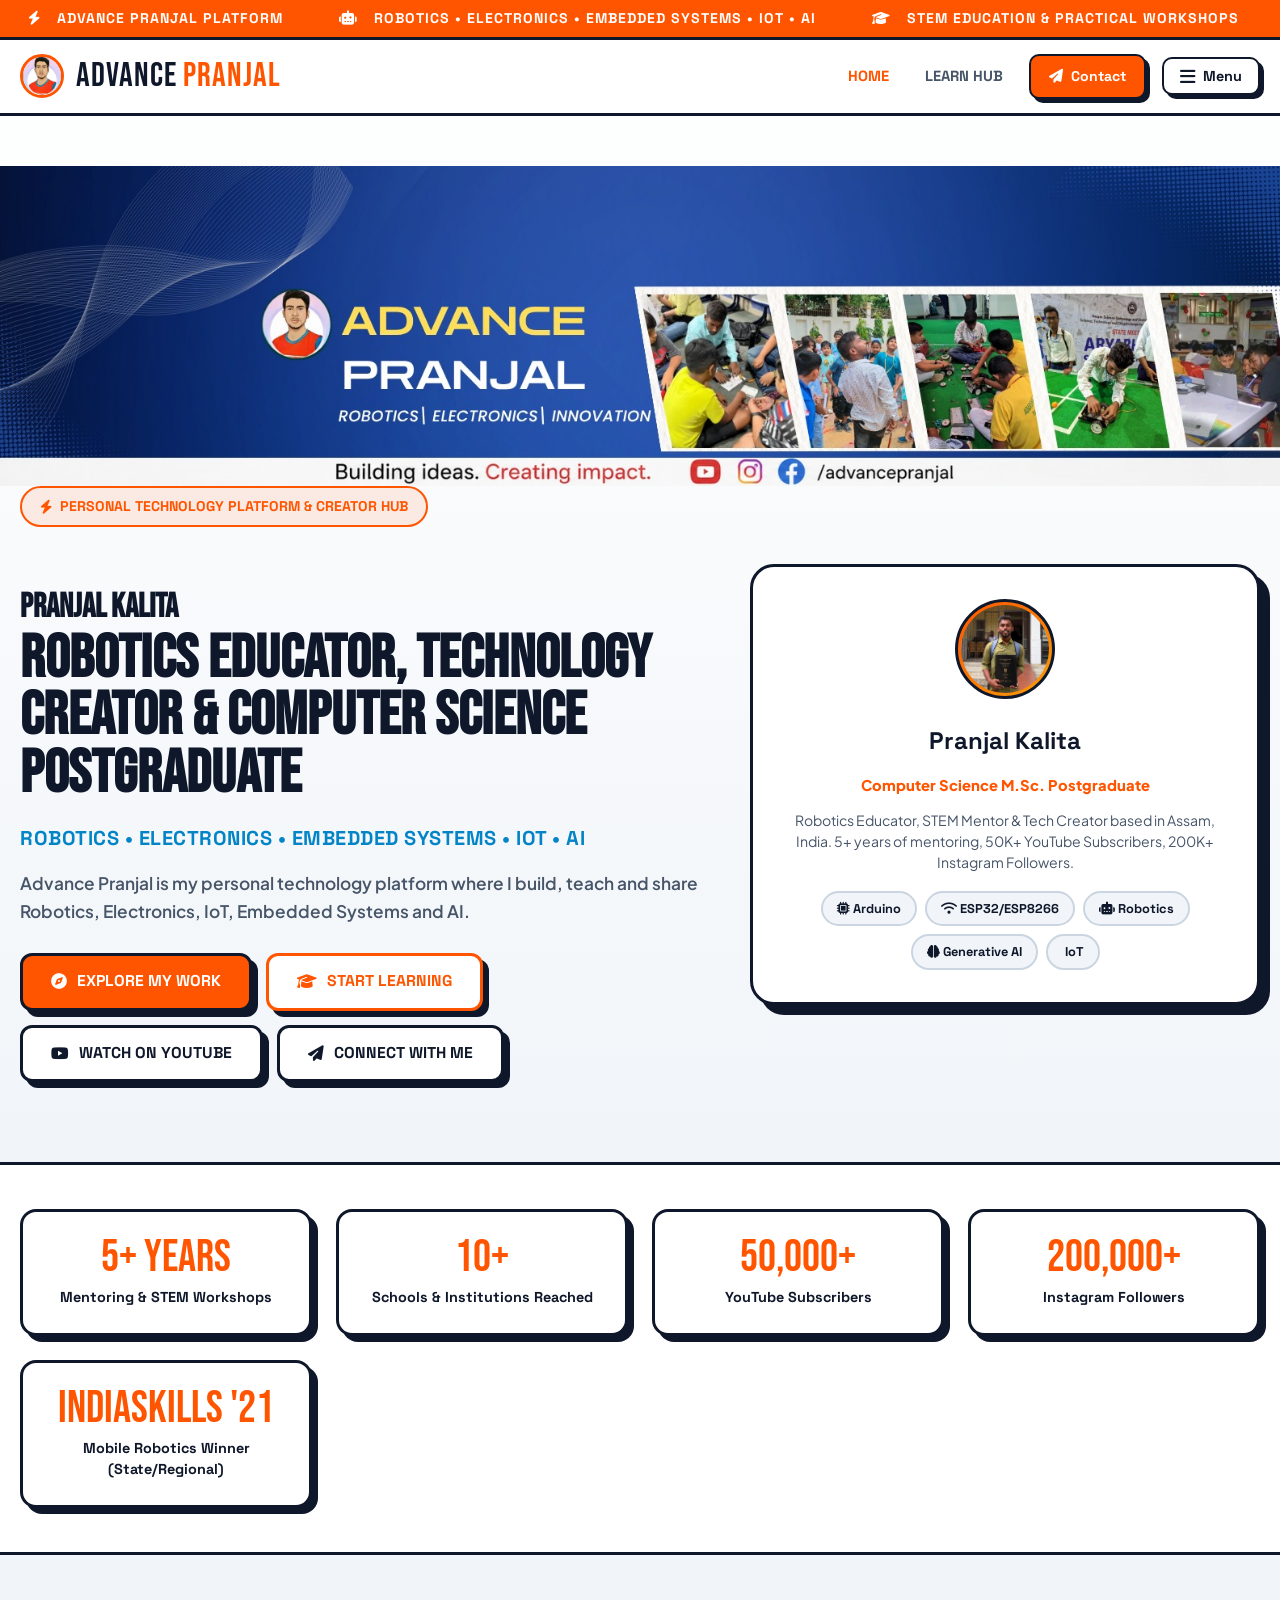
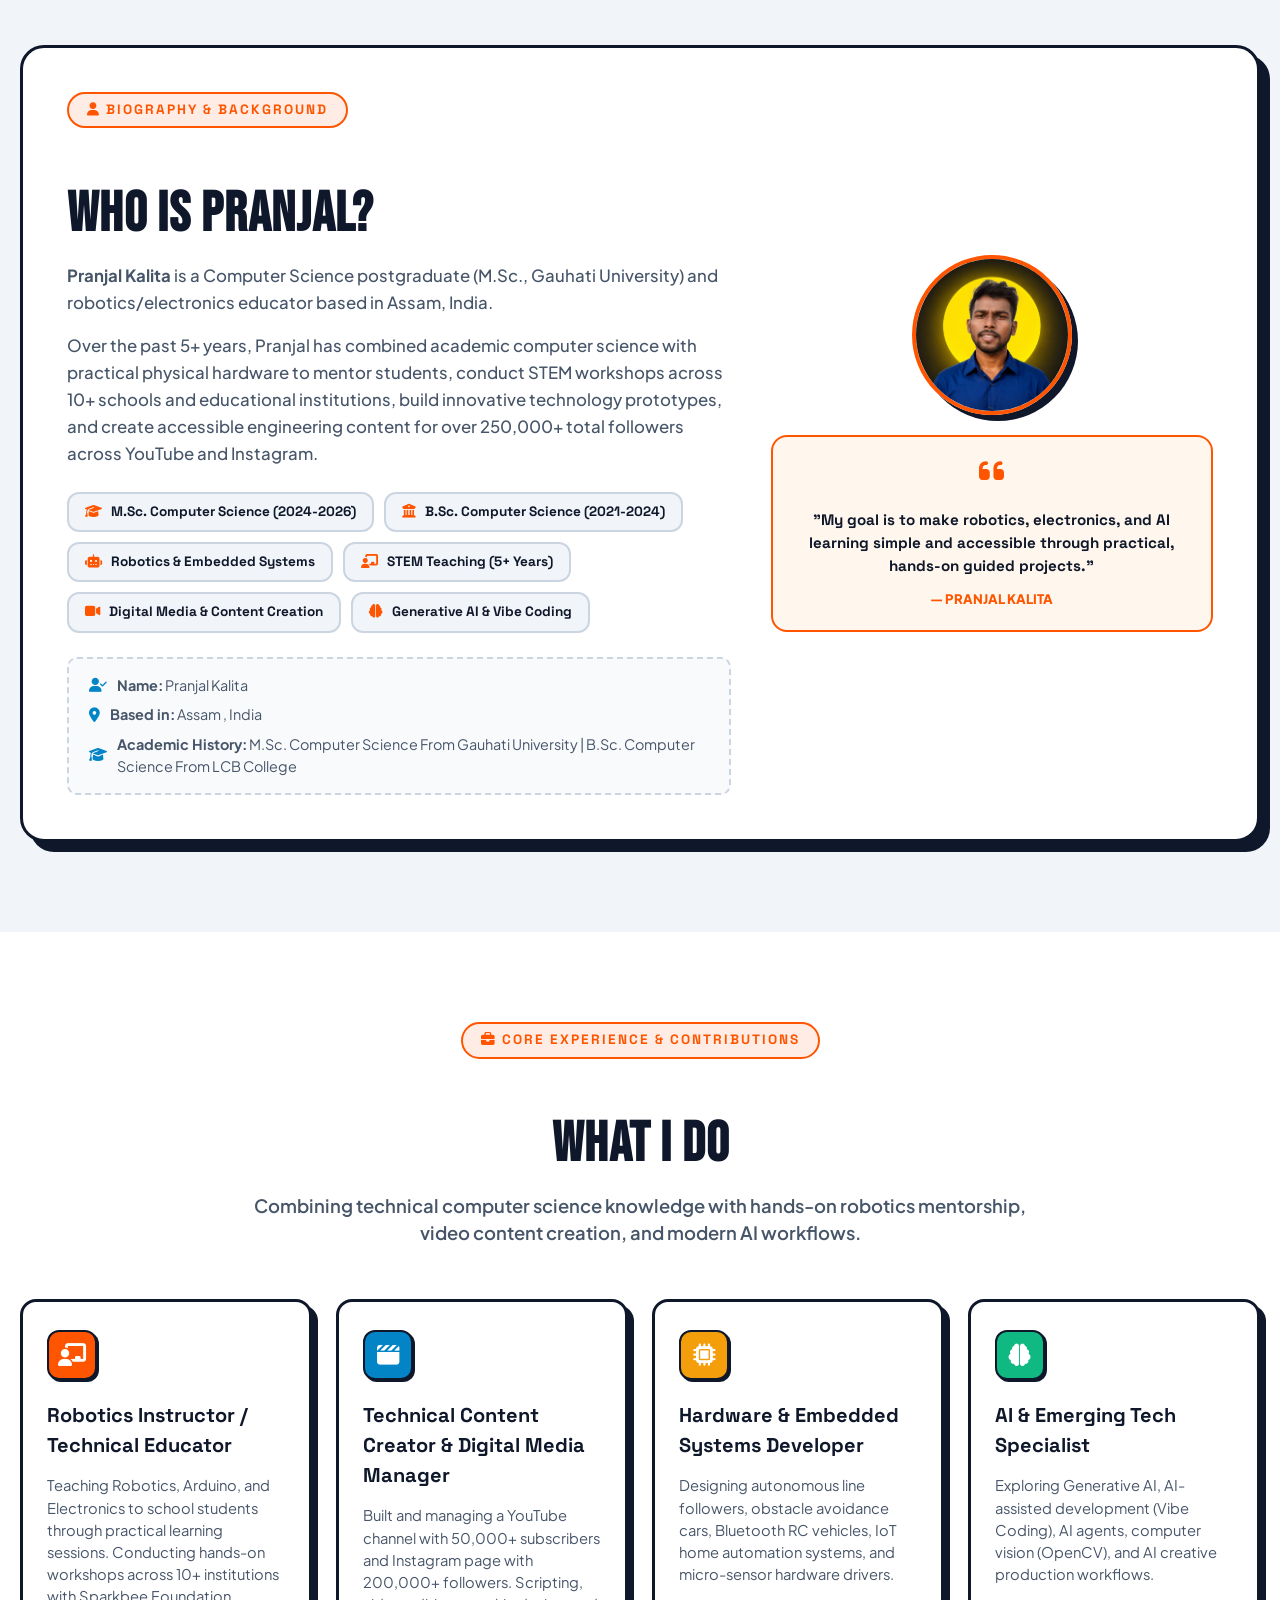
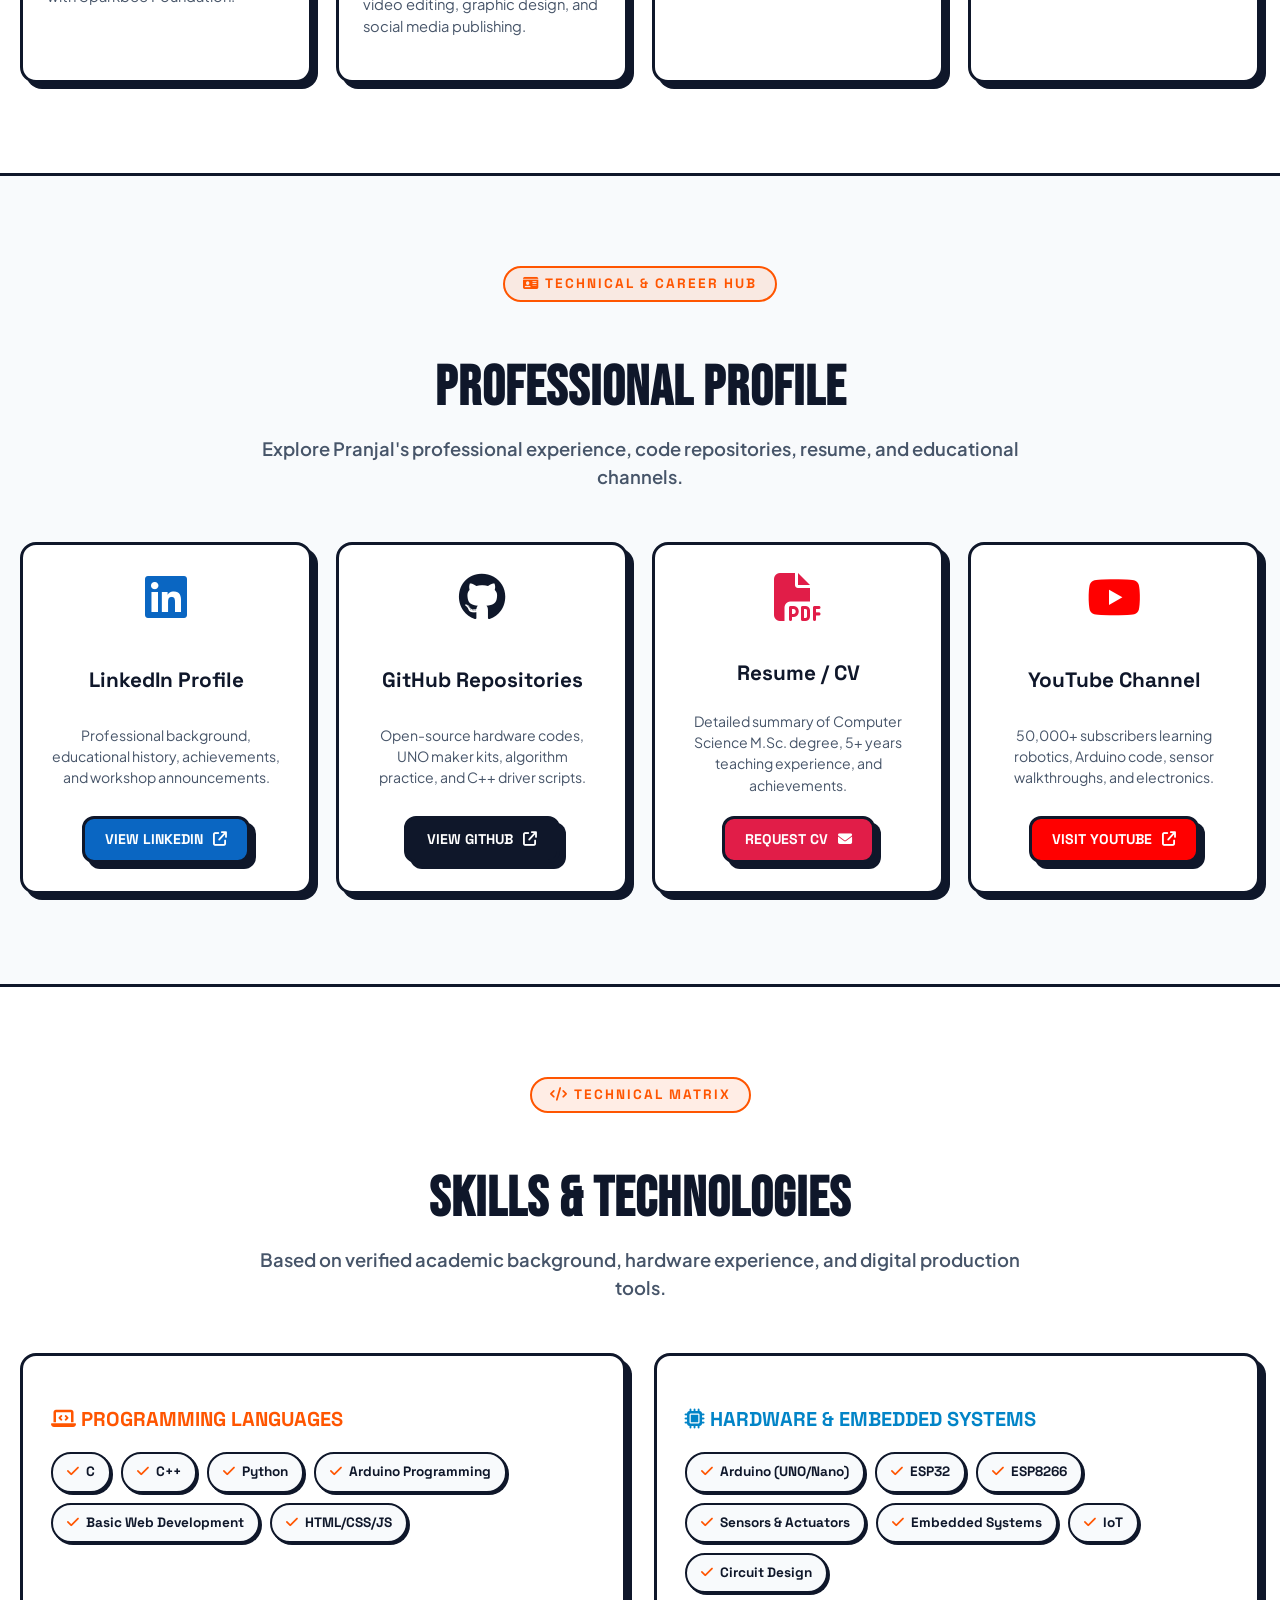
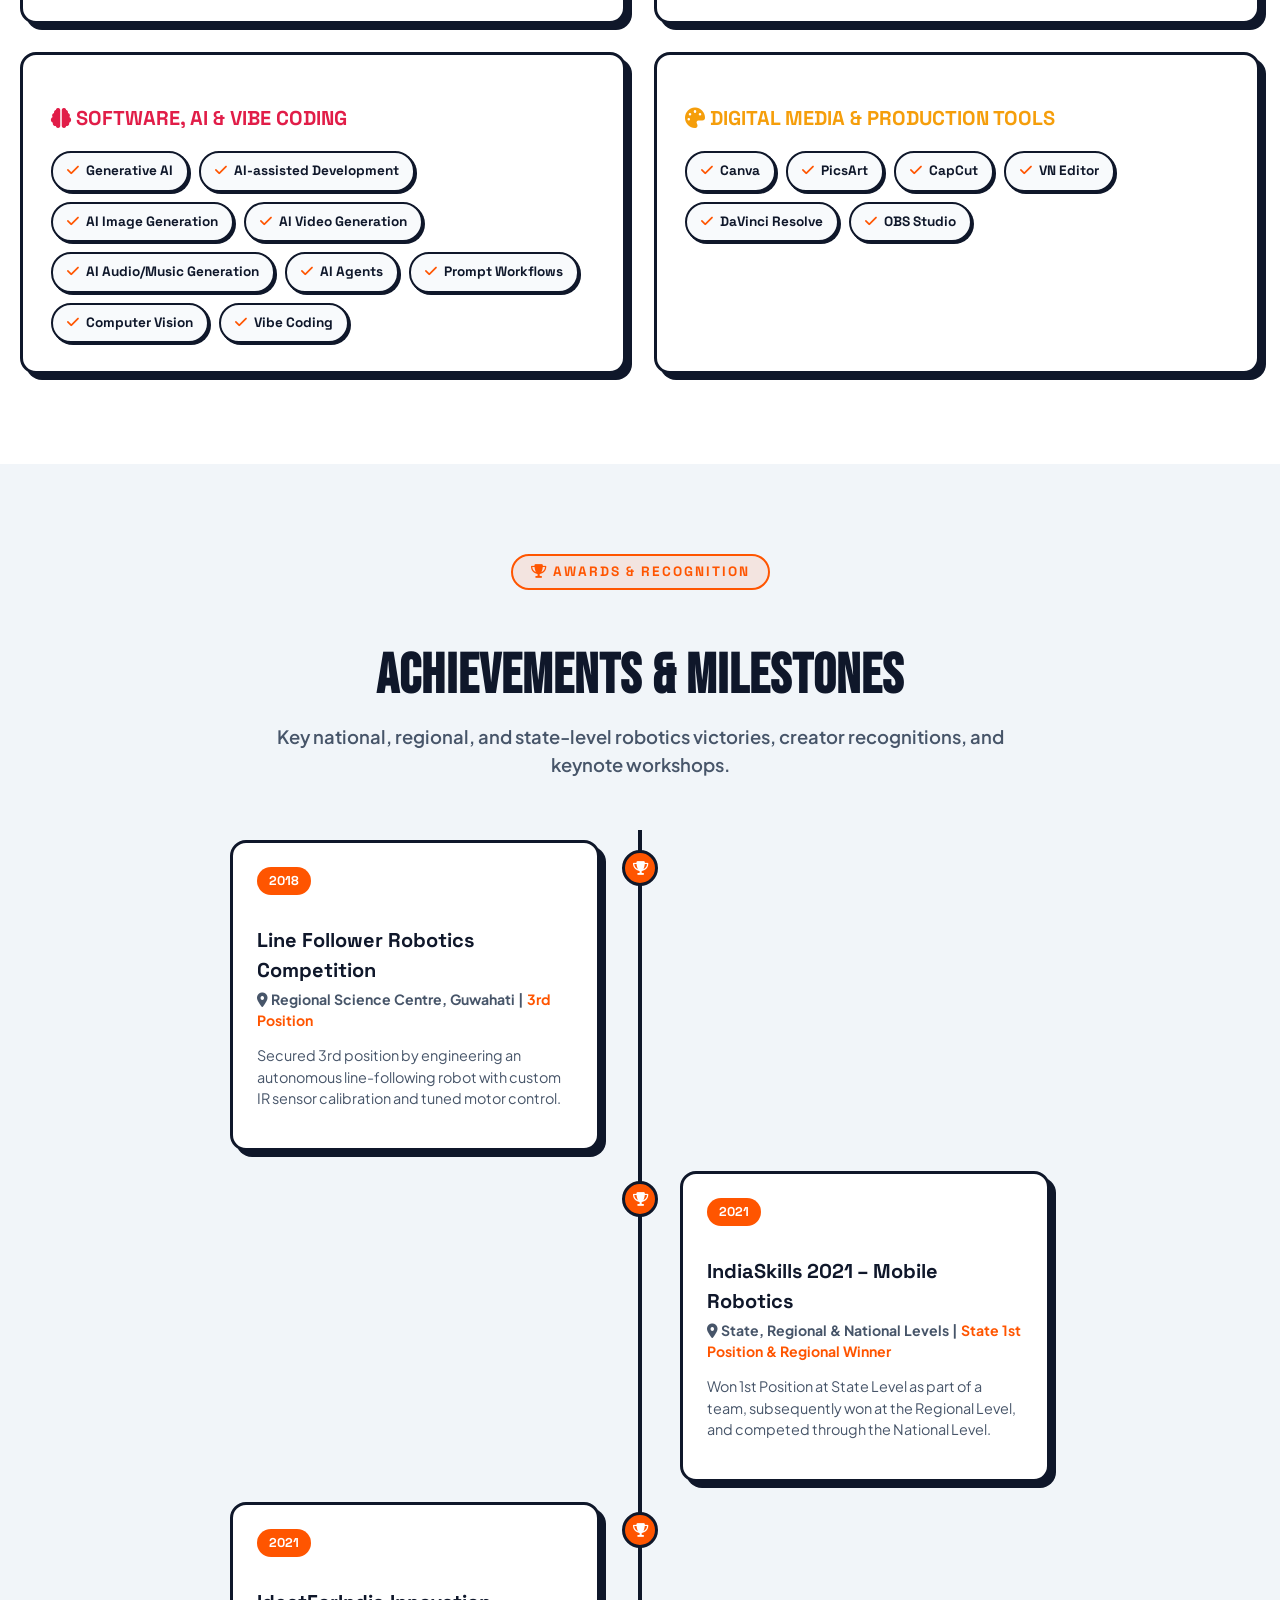
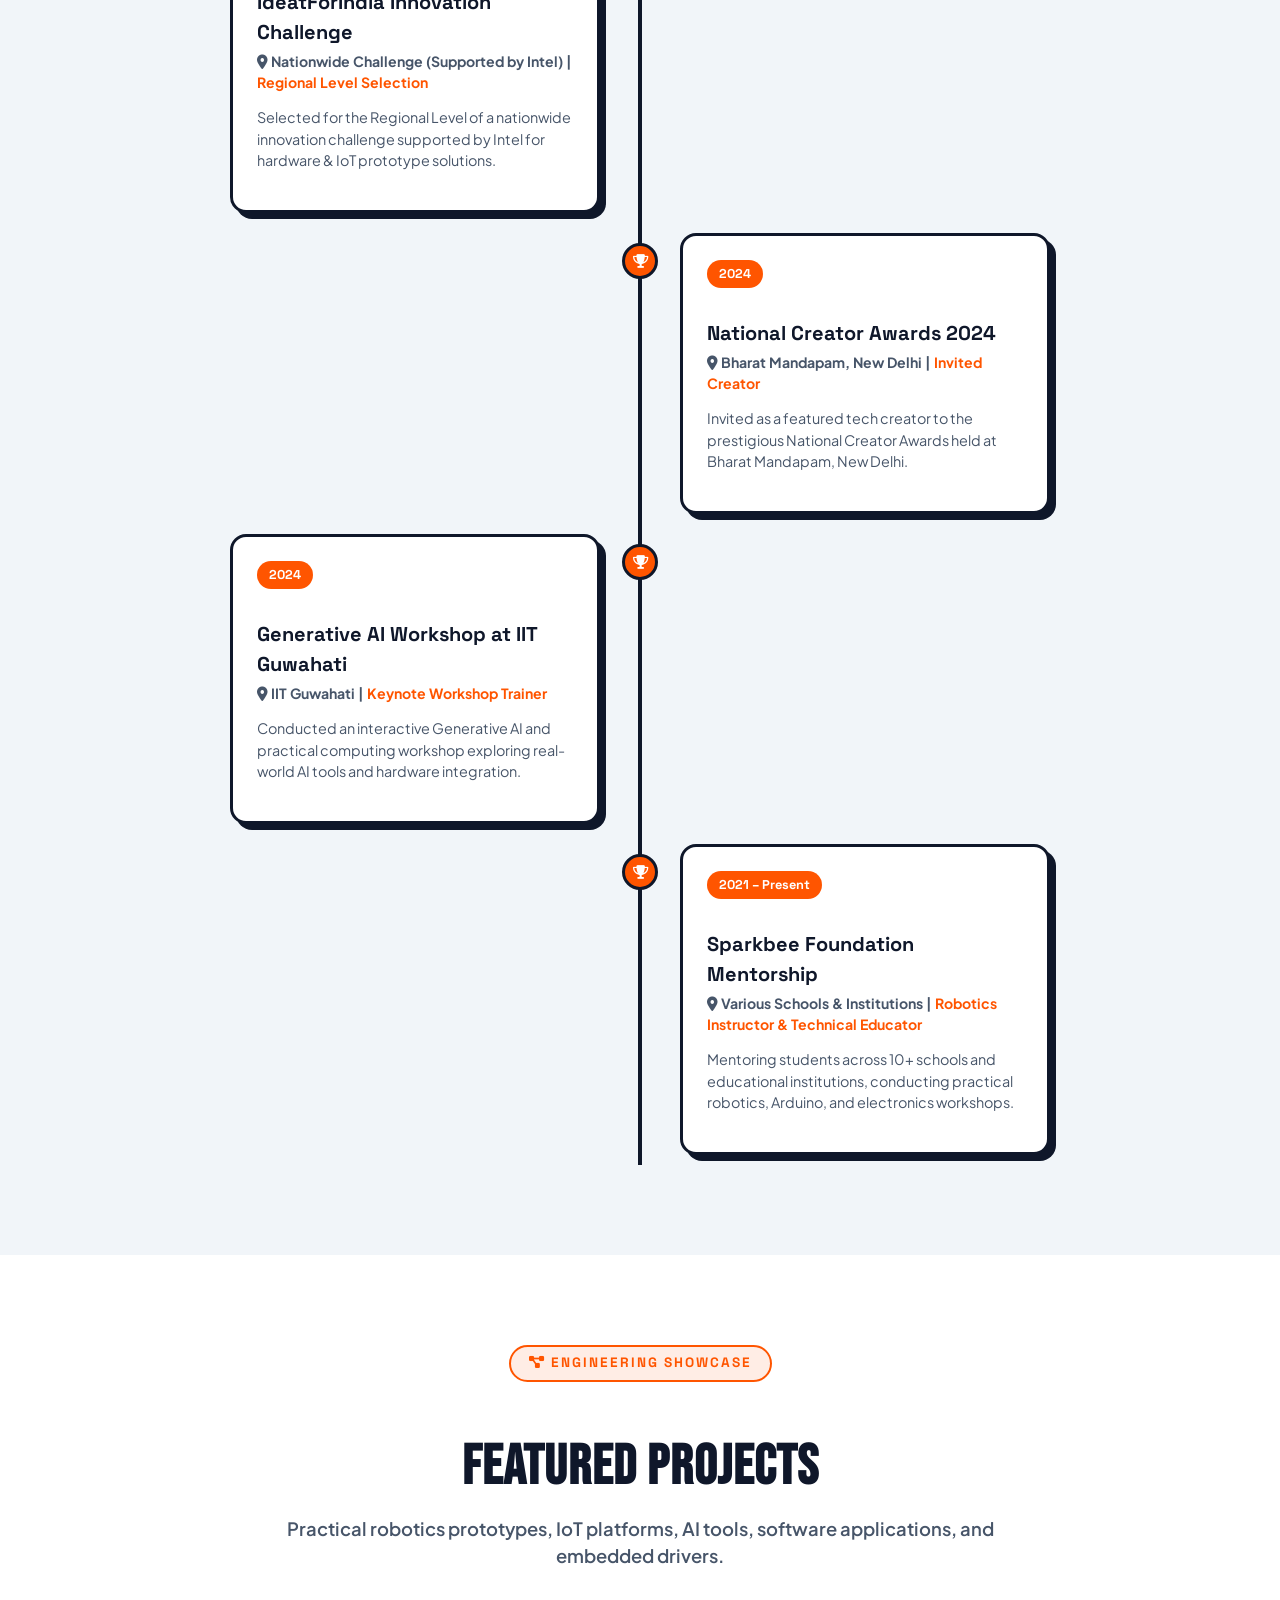
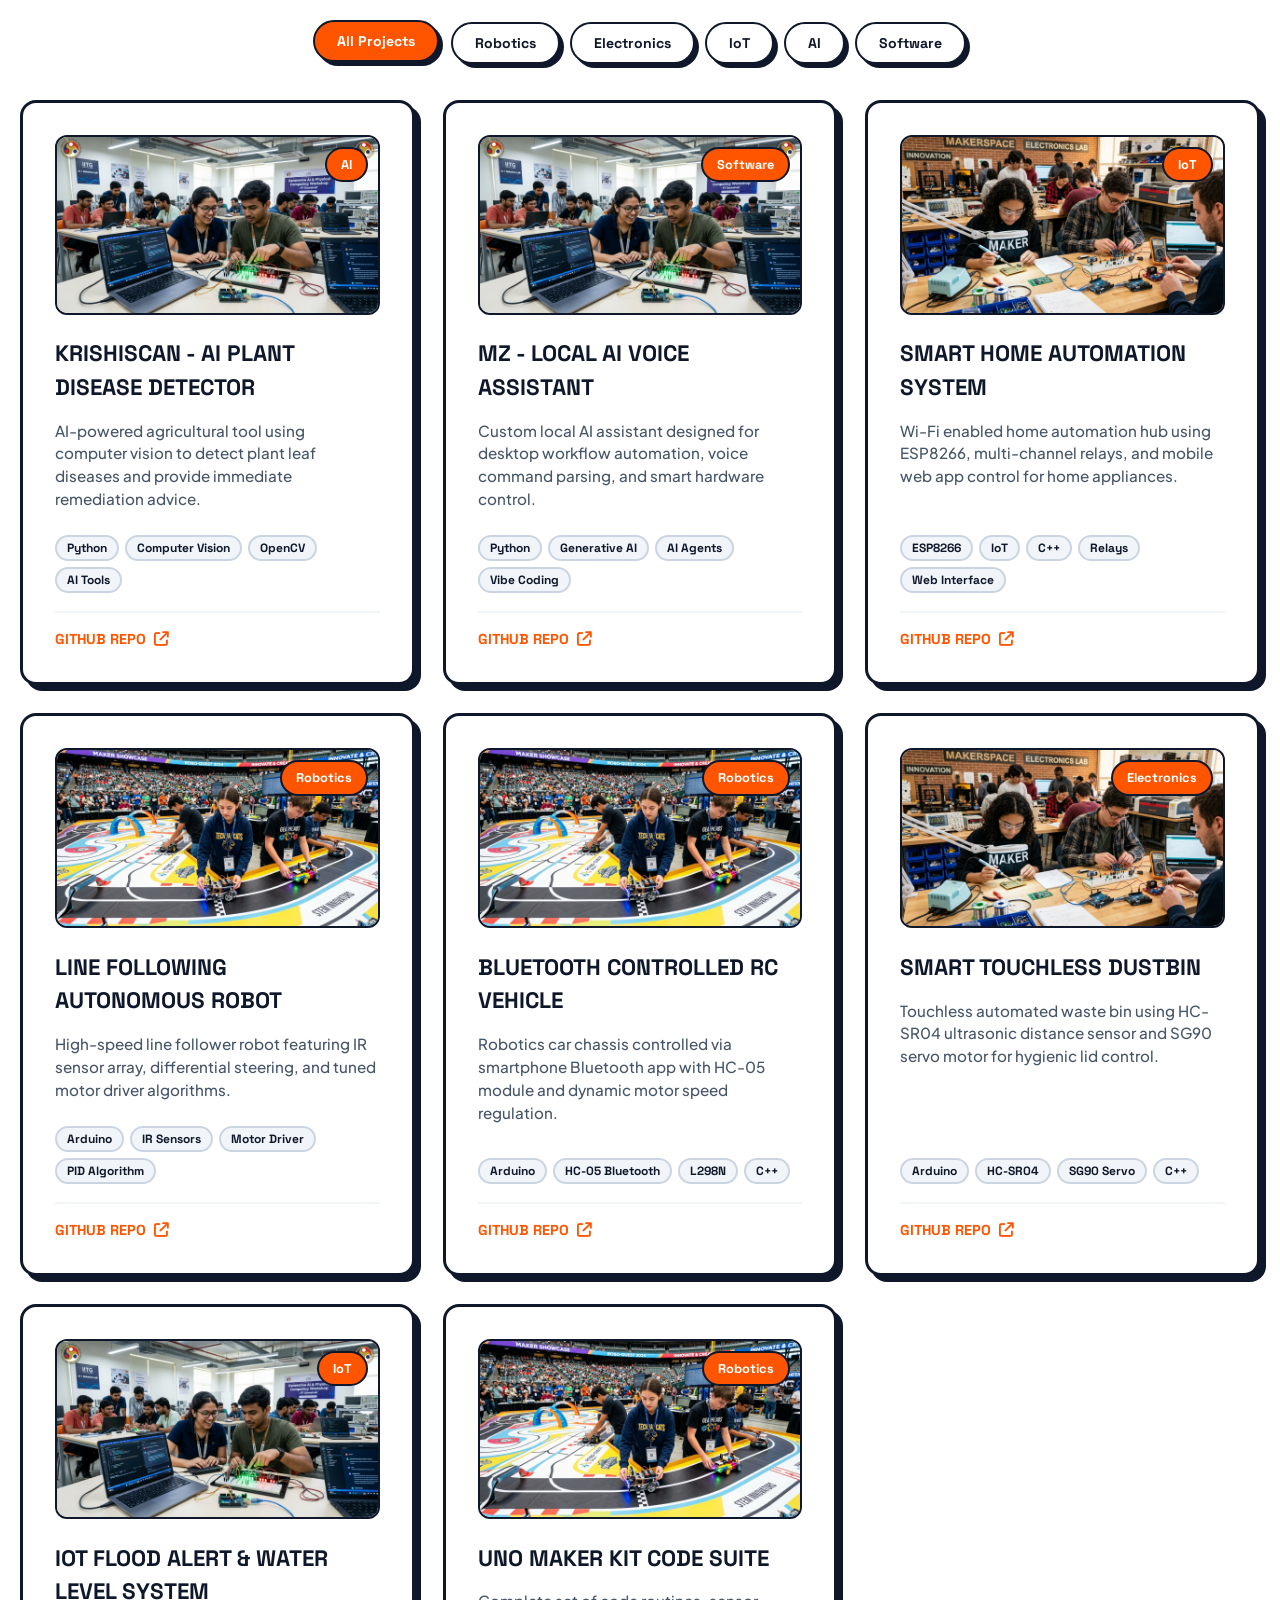
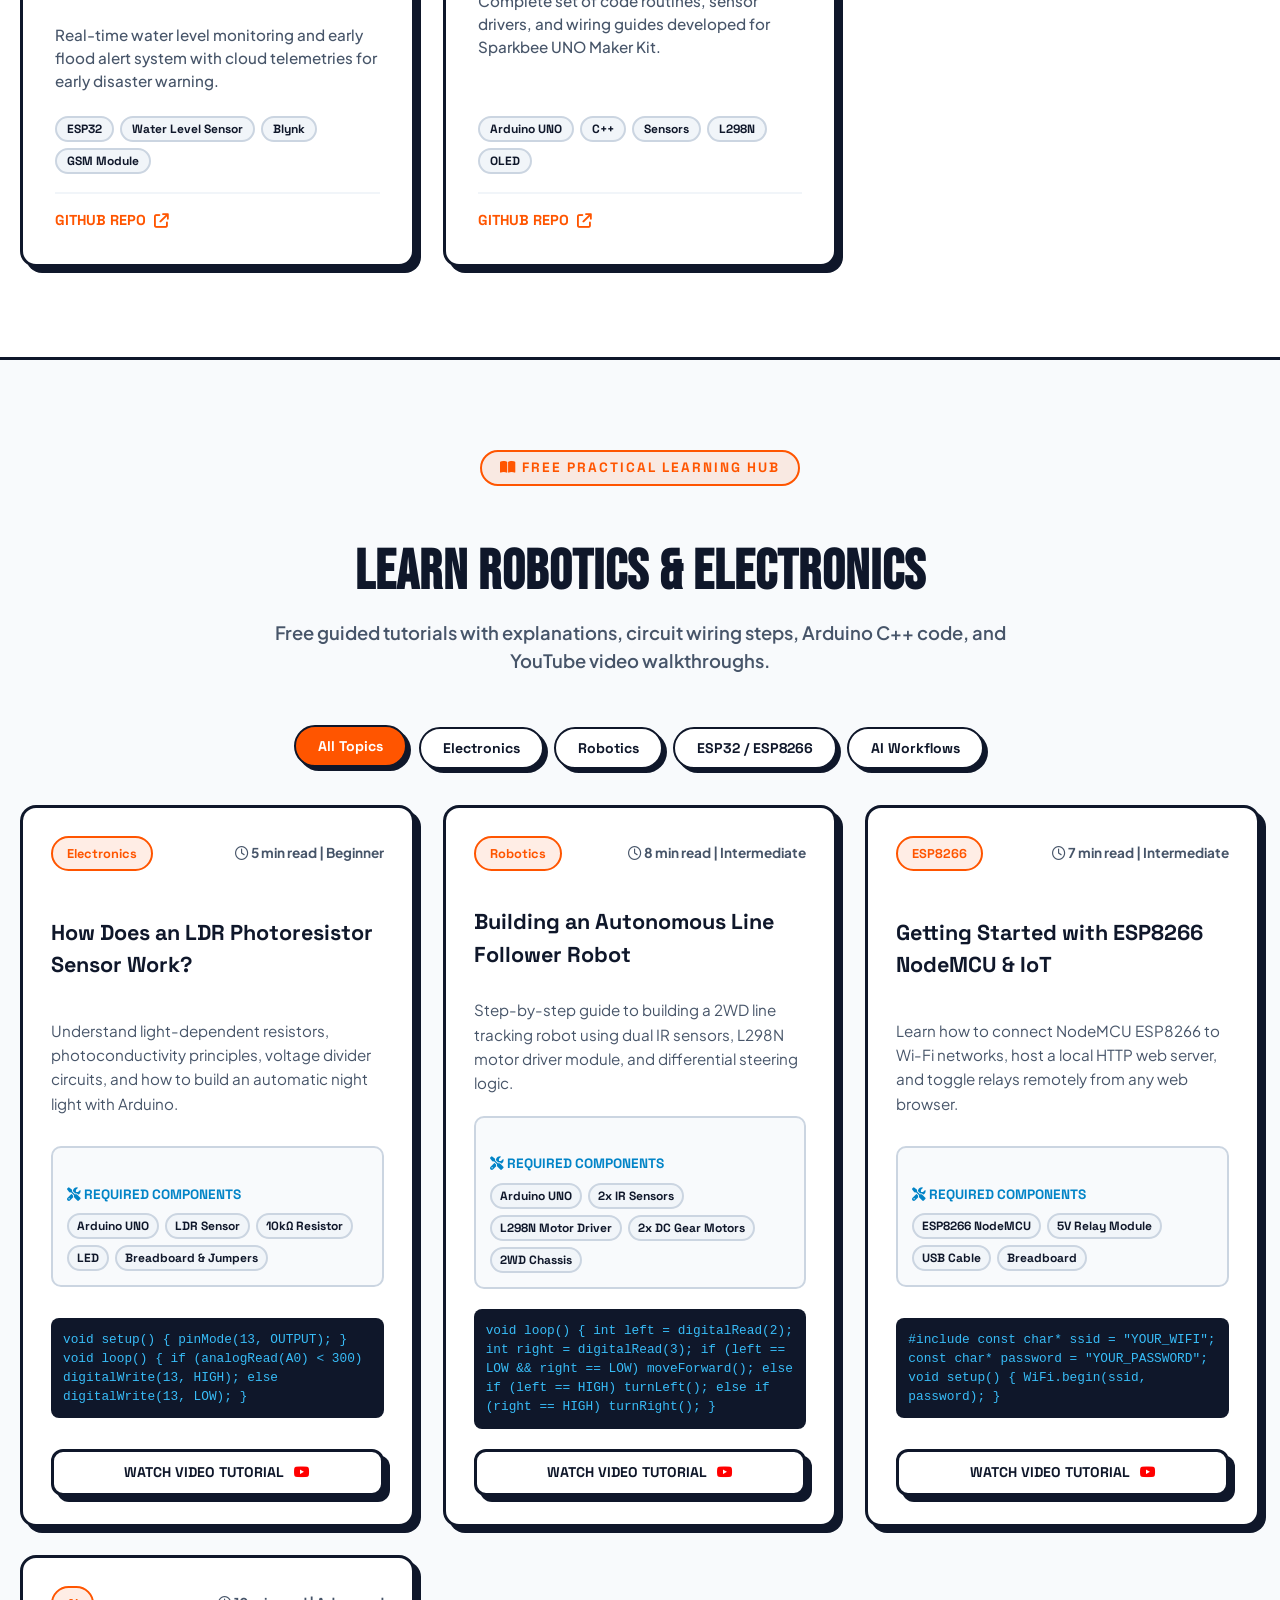
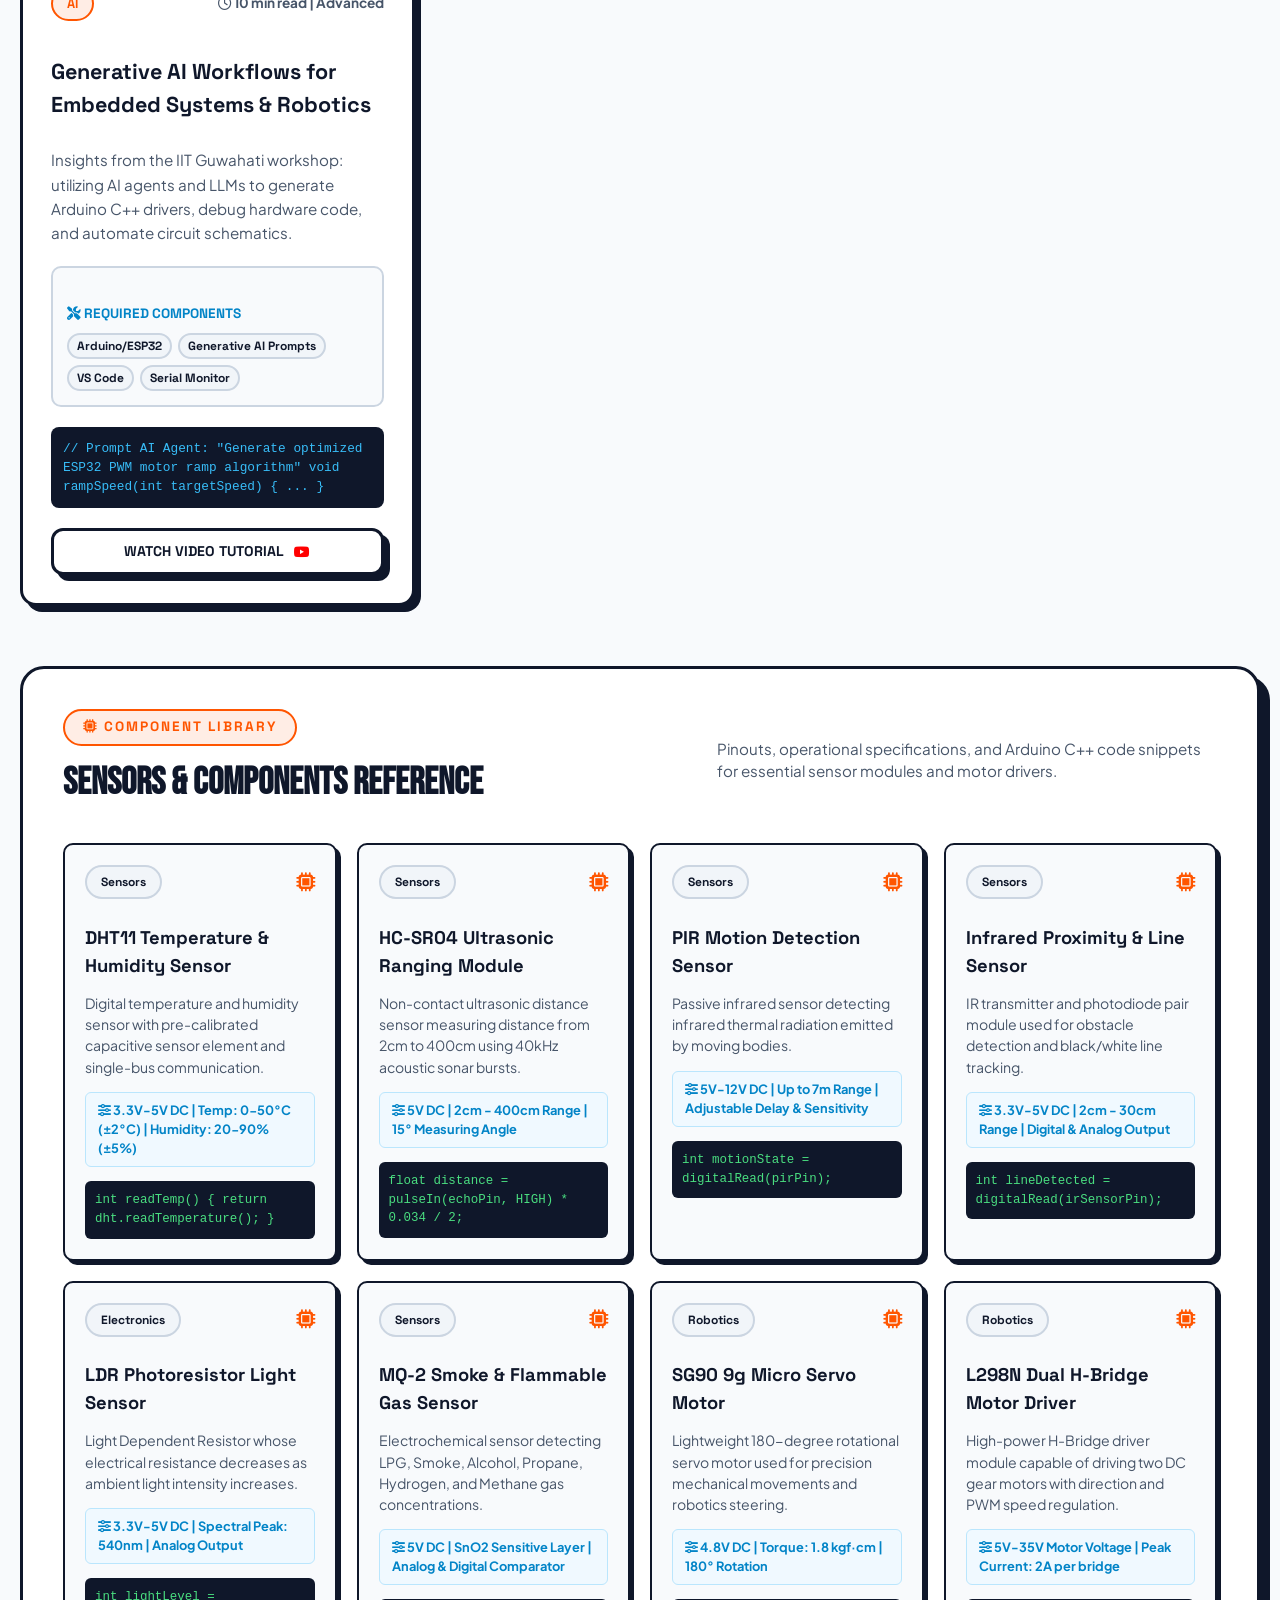
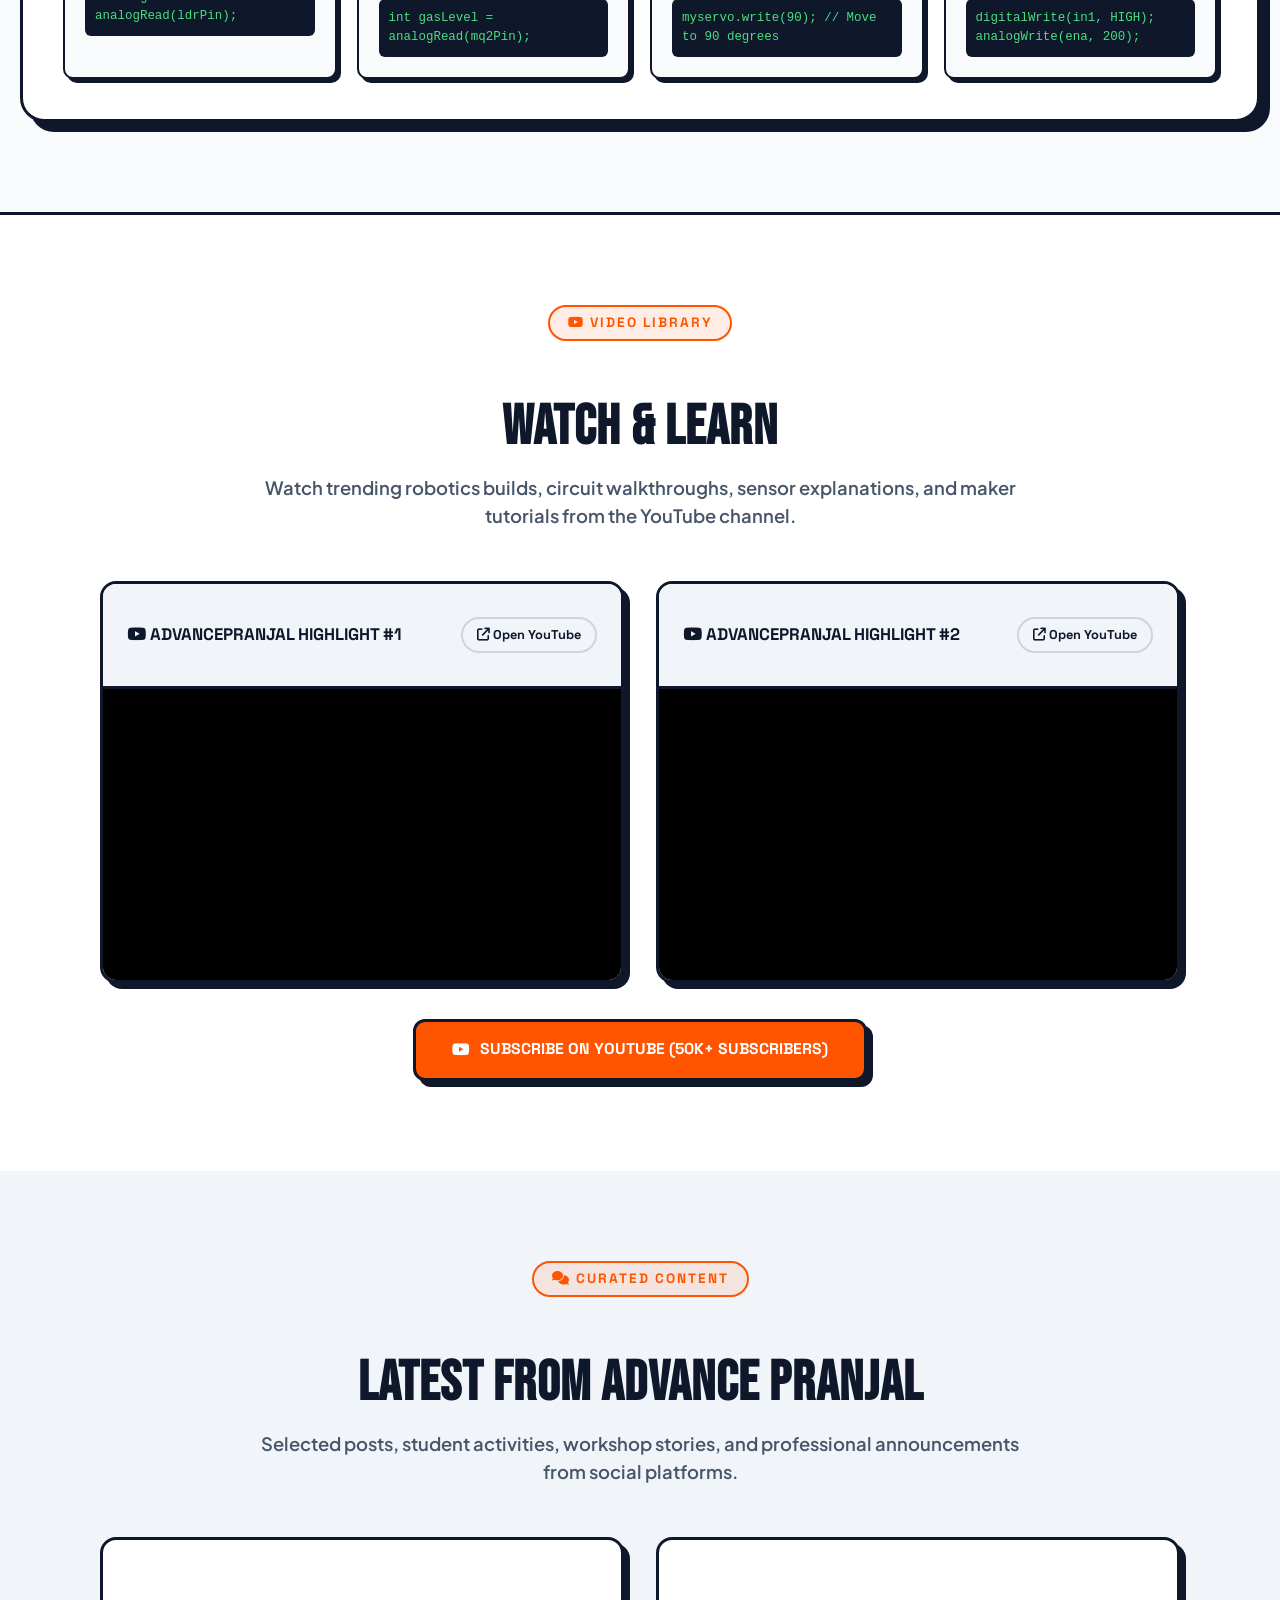
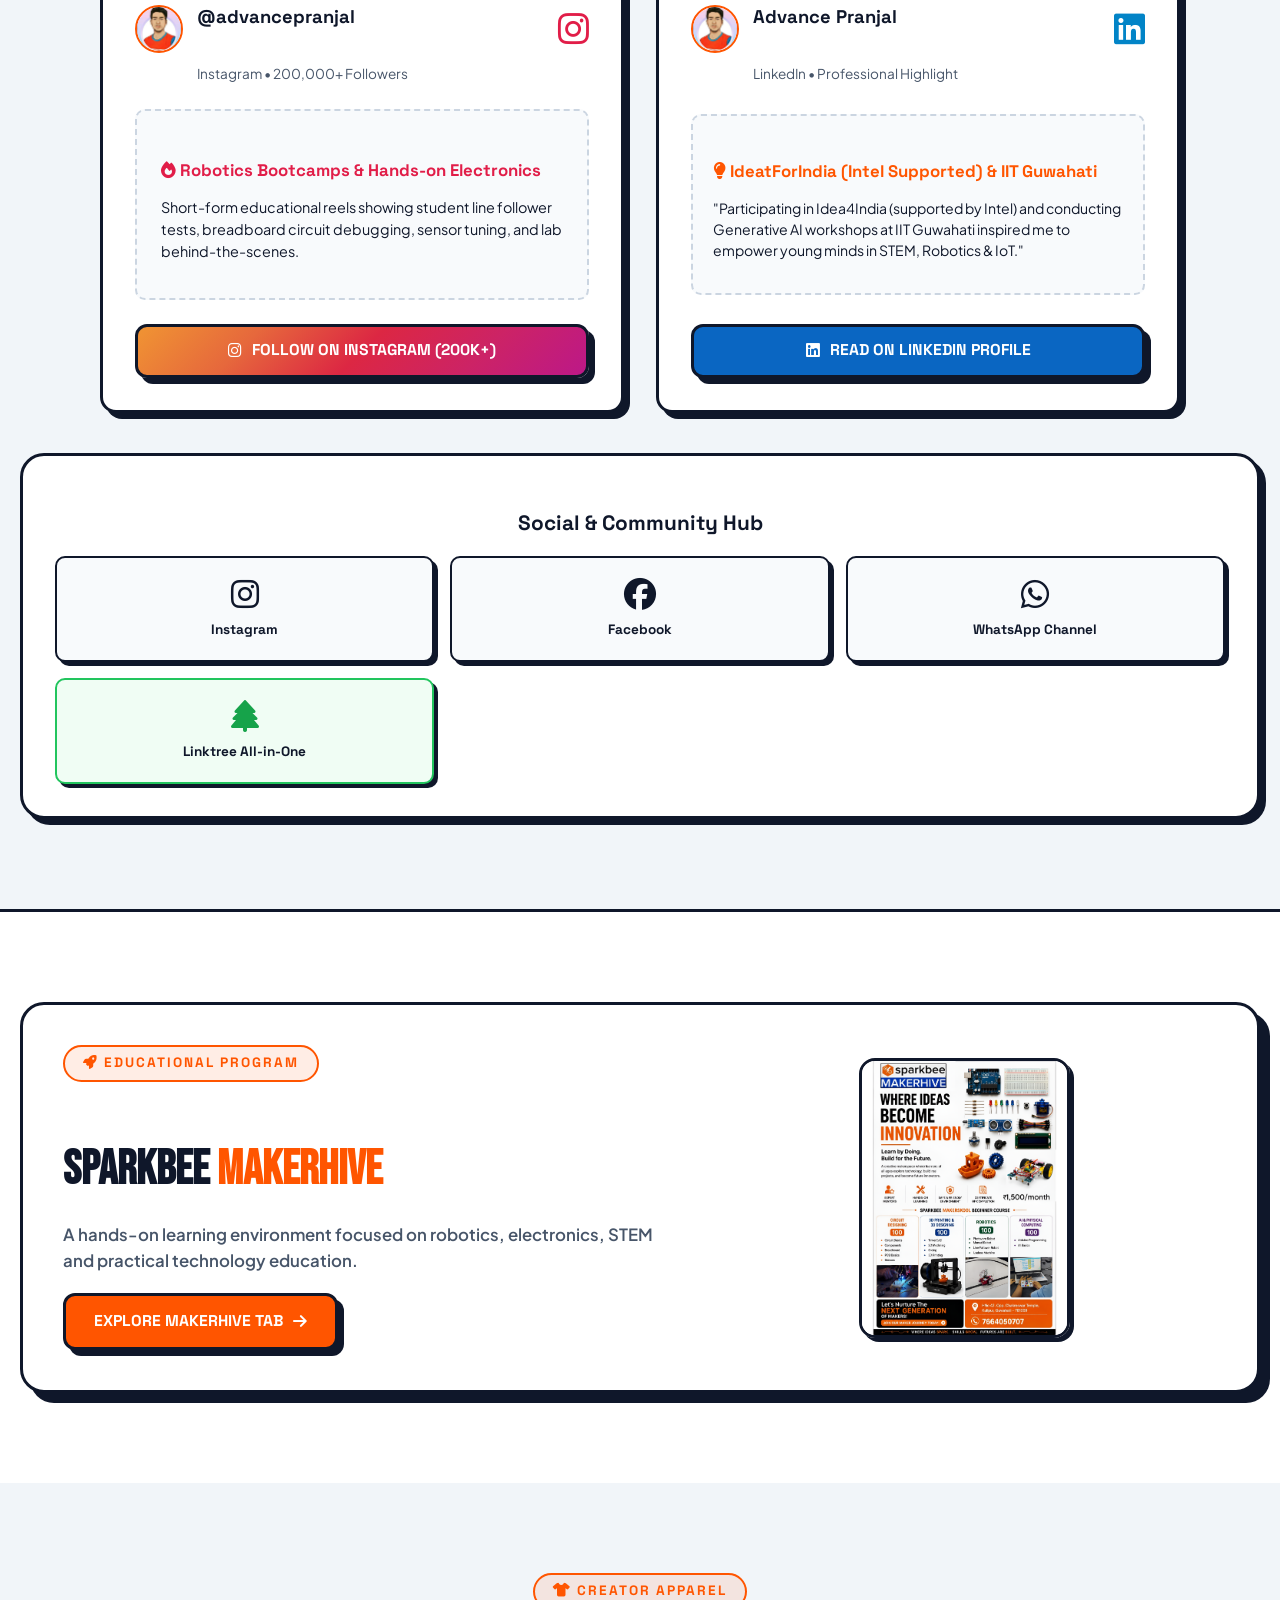
==== commit 30efae10: "Fix mobile responsiveness: navbar, hero title, stats grid, contact section overflow" ====
--- a/index.html
+++ b/index.html
@@ -121,8 +121,8 @@
         <div class="hero-badge">
           <i class="fa-solid fa-bolt"></i> Personal Technology Platform & Creator Hub
         </div>
-        <h1 class="hero-title" style="font-size: 3.8rem; line-height: 1;">
-          <span style="color: var(--border-dark); font-size: 2.2rem; display: block; margin-bottom: 6px;">Pranjal Kalita</span>
+        <h1 class="hero-title">
+          <span style="color: var(--border-dark); font-size: 0.55em; display: block; margin-bottom: 6px;">Pranjal Kalita</span>
           Robotics Educator, Technology Creator & Computer Science Postgraduate
         </h1>
         <p class="hero-subtitle">Robotics • Electronics • Embedded Systems • IoT • AI</p>
@@ -733,7 +733,7 @@
             Pranjal Kalita — Robotics Educator, Technology Creator & Computer Science Postgraduate
           </p>
           <p style="color: var(--text-dim); font-size: 0.85rem; margin-top: 8px;">
-            Built with curiosity. Powered by technology.
+            IG/@SabLearn
           </p>
         </div>
 
@@ -778,7 +778,7 @@
           © 2026 Advance Pranjal. All rights reserved.
         </div>
         <div style="font-size: 0.85rem; color: var(--text-muted); font-weight: 600;">
-          Assam, India • Built with curiosity. Powered by technology.
+           • Built with curiosity. Powered by technology.
         </div>
       </div>
     </div>
--- a/styles.css
+++ b/styles.css
@@ -625,7 +625,7 @@
 
 .hero-title {
   font-family: var(--font-display);
-  font-size: 4.6rem;
+  font-size: 3.8rem;
   line-height: 0.95;
   margin-bottom: 20px;
   text-transform: uppercase;
@@ -1485,9 +1485,48 @@
   font-weight: 600;
 }
 
+/* Sparkbee MakerHive Page Specific Layout Styles */
+.makerhive-card-container {
+  background: #ffffff;
+  border: 3px solid var(--border-dark);
+  border-radius: var(--radius-lg);
+  box-shadow: var(--shadow-lg);
+  display: grid;
+  grid-template-columns: 1.2fr 0.8fr;
+  gap: 32px;
+  align-items: center;
+  padding: 44px;
+  overflow: hidden;
+}
+
+.makerhive-features-grid {
+  display: grid;
+  grid-template-columns: 1fr 1fr;
+  gap: 16px;
+  margin-bottom: 28px;
+}
+
+.makerhive-image-col {
+  text-align: center;
+  display: flex;
+  justify-content: center;
+  align-items: center;
+}
+
+.makerhive-image-col img {
+  max-width: 100%;
+  max-height: 480px;
+  border-radius: var(--radius-md);
+  border: 3px solid var(--border-dark);
+  box-shadow: var(--shadow-md);
+  object-fit: contain;
+}
+
 /* Mobile & Tablet Responsive Breakpoints */
+
+/* ---- Tablet (≤1024px) ---- */
 @media (max-width: 1024px) {
-  .hero-container, .about-card-wrapper {
+  .hero-container, .about-card-wrapper, .makerhive-card-container {
     grid-template-columns: 1fr;
     text-align: center;
   }
@@ -1523,29 +1562,143 @@
   }
 }
 
+/* ---- Mobile Large (≤768px) ---- */
 @media (max-width: 768px) {
   .mobile-toggle {
     display: inline-flex;
   }
 
+  /* --- Navbar mobile fix --- */
+  .brand-title {
+    font-size: 1.5rem;
+  }
+
+  .brand-logo img {
+    width: 36px;
+    height: 36px;
+  }
+
+  .brand-logo {
+    gap: 8px;
+  }
+
+  .nav-primary-actions {
+    gap: 8px;
+  }
+
+  .nav-visible-link {
+    display: none;
+  }
+
+  .nav-btn {
+    padding: 8px 12px;
+    font-size: 0.78rem !important;
+  }
+
+  .menu-toggle-btn .menu-text {
+    display: none;
+  }
+
+  .menu-toggle-btn {
+    padding: 8px 12px;
+  }
+
+  /* --- Hero mobile fix --- */
   .hero-title {
-    font-size: 3.4rem;
-  }
-
+    font-size: 2.4rem !important;
+    line-height: 1.05 !important;
+  }
+
+  .hero-title span {
+    font-size: 1.5rem !important;
+  }
+
+  .hero-badge {
+    font-size: 0.75rem;
+    padding: 6px 14px;
+  }
+
+  .hero-subtitle {
+    font-size: 1rem;
+  }
+
+  .hero-actions {
+    justify-content: center;
+  }
+
+  .hero-actions .btn-primary,
+  .hero-actions .btn-secondary {
+    padding: 10px 18px;
+    font-size: 0.85rem;
+    width: 100%;
+    justify-content: center;
+  }
+
+  .hero-card-preview {
+    padding: 24px 16px;
+  }
+
+  /* --- Section titles mobile --- */
   .section-title {
-    font-size: 2.7rem;
-  }
-
+    font-size: 2.2rem;
+  }
+
+  .section-desc {
+    font-size: 1rem;
+  }
+
+  /* --- Stats grid: single column on small screens --- */
   .stats-grid {
     grid-template-columns: 1fr 1fr;
   }
 
-  .video-showcase-grid, .feed-grid, .store-grid, .connect-container, .projects-grid {
+  .stat-card {
+    padding: 16px 12px;
+  }
+
+  .stat-value {
+    font-size: 2.2rem;
+  }
+
+  .stat-label {
+    font-size: 0.8rem;
+  }
+
+  /* --- About section mobile --- */
+  .about-card-wrapper {
+    padding: 24px 16px;
+  }
+
+  .about-journey-grid {
+    justify-content: center;
+  }
+
+  .about-image-col {
+    display: flex;
+    flex-direction: column;
+    align-items: center;
+  }
+
+  /* --- Grids to single column --- */
+  .video-showcase-grid, .feed-grid, .store-grid, .connect-container, .projects-grid, .makerhive-features-grid, .contact-page-grid {
     grid-template-columns: 1fr;
   }
 
   .social-grid {
     grid-template-columns: repeat(2, 1fr);
+  }
+
+  /* --- Contact section mobile --- */
+  .social-box, .donate-box {
+    padding: 24px 16px;
+  }
+
+  .box-title {
+    font-size: 1.7rem;
+  }
+
+  .box-desc {
+    font-size: 0.92rem;
   }
 
   .contact-email-card {
@@ -1553,4 +1706,256 @@
     gap: 14px;
     text-align: center;
   }
-}
+
+  .email-info {
+    flex-direction: column;
+    gap: 6px;
+    word-break: break-all;
+  }
+
+  /* --- Feed cards mobile --- */
+  .feed-card {
+    padding: 20px 16px;
+  }
+
+  .feed-user h5 {
+    font-size: 1rem;
+  }
+
+  .feed-platform-icon {
+    font-size: 1.6rem;
+  }
+
+  /* --- Support/Donate section --- */
+  .donate-btn {
+    padding: 14px;
+    font-size: 0.92rem;
+    width: 100%;
+  }
+
+  /* --- MakerHive section inline grid --- */
+  #makerhive .container > div {
+    grid-template-columns: 1fr !important;
+    padding: 24px 16px !important;
+    text-align: center;
+  }
+
+  /* --- Footer mobile --- */
+  footer .footer-content > div {
+    text-align: center;
+  }
+
+  /* --- Learn articles mobile --- */
+  .learn-articles-grid {
+    grid-template-columns: 1fr;
+  }
+
+  .sensor-library-grid {
+    grid-template-columns: 1fr;
+  }
+
+  /* --- Beyond grid --- */
+  .beyond-grid {
+    grid-template-columns: 1fr;
+  }
+
+  /* --- Buttons full-width on mobile --- */
+  .btn-primary, .btn-secondary {
+    width: 100%;
+    justify-content: center;
+    text-align: center;
+  }
+}
+
+/* ---- Mobile Small (≤480px) ---- */
+@media (max-width: 480px) {
+  :root {
+    --nav-height: 60px;
+    --ticker-height: 34px;
+  }
+
+  .ticker-bar {
+    font-size: 0.75rem;
+    height: var(--ticker-height);
+  }
+
+  .brand-title {
+    font-size: 1.25rem;
+  }
+
+  .brand-logo img {
+    width: 32px;
+    height: 32px;
+  }
+
+  .nav-container {
+    padding: 0 12px;
+  }
+
+  .nav-btn {
+    padding: 6px 10px;
+    font-size: 0.72rem !important;
+    gap: 4px;
+  }
+
+  /* Hero small mobile */
+  .hero {
+    padding-top: calc(var(--nav-height) + var(--ticker-height) + 24px);
+    padding-bottom: 40px;
+  }
+
+  .hero-container {
+    padding: 0 12px;
+    gap: 24px;
+  }
+
+  .hero-title {
+    font-size: 1.9rem !important;
+    line-height: 1.1 !important;
+  }
+
+  .hero-title span {
+    font-size: 1.2rem !important;
+  }
+
+  .hero-badge {
+    font-size: 0.68rem;
+    padding: 5px 10px;
+  }
+
+  .hero-subtitle {
+    font-size: 0.85rem;
+  }
+
+  /* Stats single-column on tiny screens */
+  .stats-grid {
+    grid-template-columns: 1fr;
+    gap: 14px;
+  }
+
+  .stat-value {
+    font-size: 2rem;
+  }
+
+  /* Section titles small mobile */
+  .section {
+    padding: 50px 0;
+  }
+
+  .section-title {
+    font-size: 1.85rem;
+  }
+
+  .section-desc {
+    font-size: 0.9rem;
+  }
+
+  .section-header {
+    margin-bottom: 32px;
+  }
+
+  .container {
+    padding: 0 12px;
+  }
+
+  /* Social grid single column */
+  .social-grid {
+    grid-template-columns: 1fr;
+  }
+
+  /* About section compact */
+  .about-card-wrapper {
+    padding: 20px 12px;
+    gap: 24px;
+  }
+
+  .about-paragraph {
+    font-size: 0.92rem;
+  }
+
+  .journey-badge {
+    font-size: 0.78rem;
+    padding: 6px 12px;
+  }
+
+  .public-info-box {
+    padding: 12px 14px;
+  }
+
+  .info-item {
+    font-size: 0.82rem;
+  }
+
+  /* Service cards compact */
+  .service-card {
+    padding: 20px 16px;
+  }
+
+  .service-card h3 {
+    font-size: 1.1rem;
+  }
+
+  /* Connect section compact */
+  .social-box, .donate-box {
+    padding: 20px 12px;
+  }
+
+  .box-title {
+    font-size: 1.5rem;
+  }
+
+  .contact-email-card {
+    padding: 14px;
+  }
+
+  /* Project cards */
+  .project-card {
+    padding: 20px 16px;
+  }
+
+  .project-title {
+    font-size: 1.15rem;
+  }
+
+  .project-desc {
+    font-size: 0.88rem;
+  }
+
+  .project-footer {
+    flex-direction: column;
+    gap: 12px;
+    align-items: stretch;
+  }
+
+  /* Filter bar scroll */
+  .filter-bar {
+    gap: 6px;
+  }
+
+  .filter-btn, .learn-filter-btn {
+    padding: 8px 14px;
+    font-size: 0.78rem;
+  }
+
+  /* Support section */
+  #support .container > div {
+    padding: 24px 16px !important;
+  }
+
+  #support h2 {
+    font-size: 2rem !important;
+  }
+
+  /* Footer compact */
+  footer {
+    padding: 28px 0;
+  }
+
+  .footer-brand {
+    font-size: 1.3rem;
+  }
+
+  .footer-copy {
+    font-size: 0.82rem;
+  }
+}
